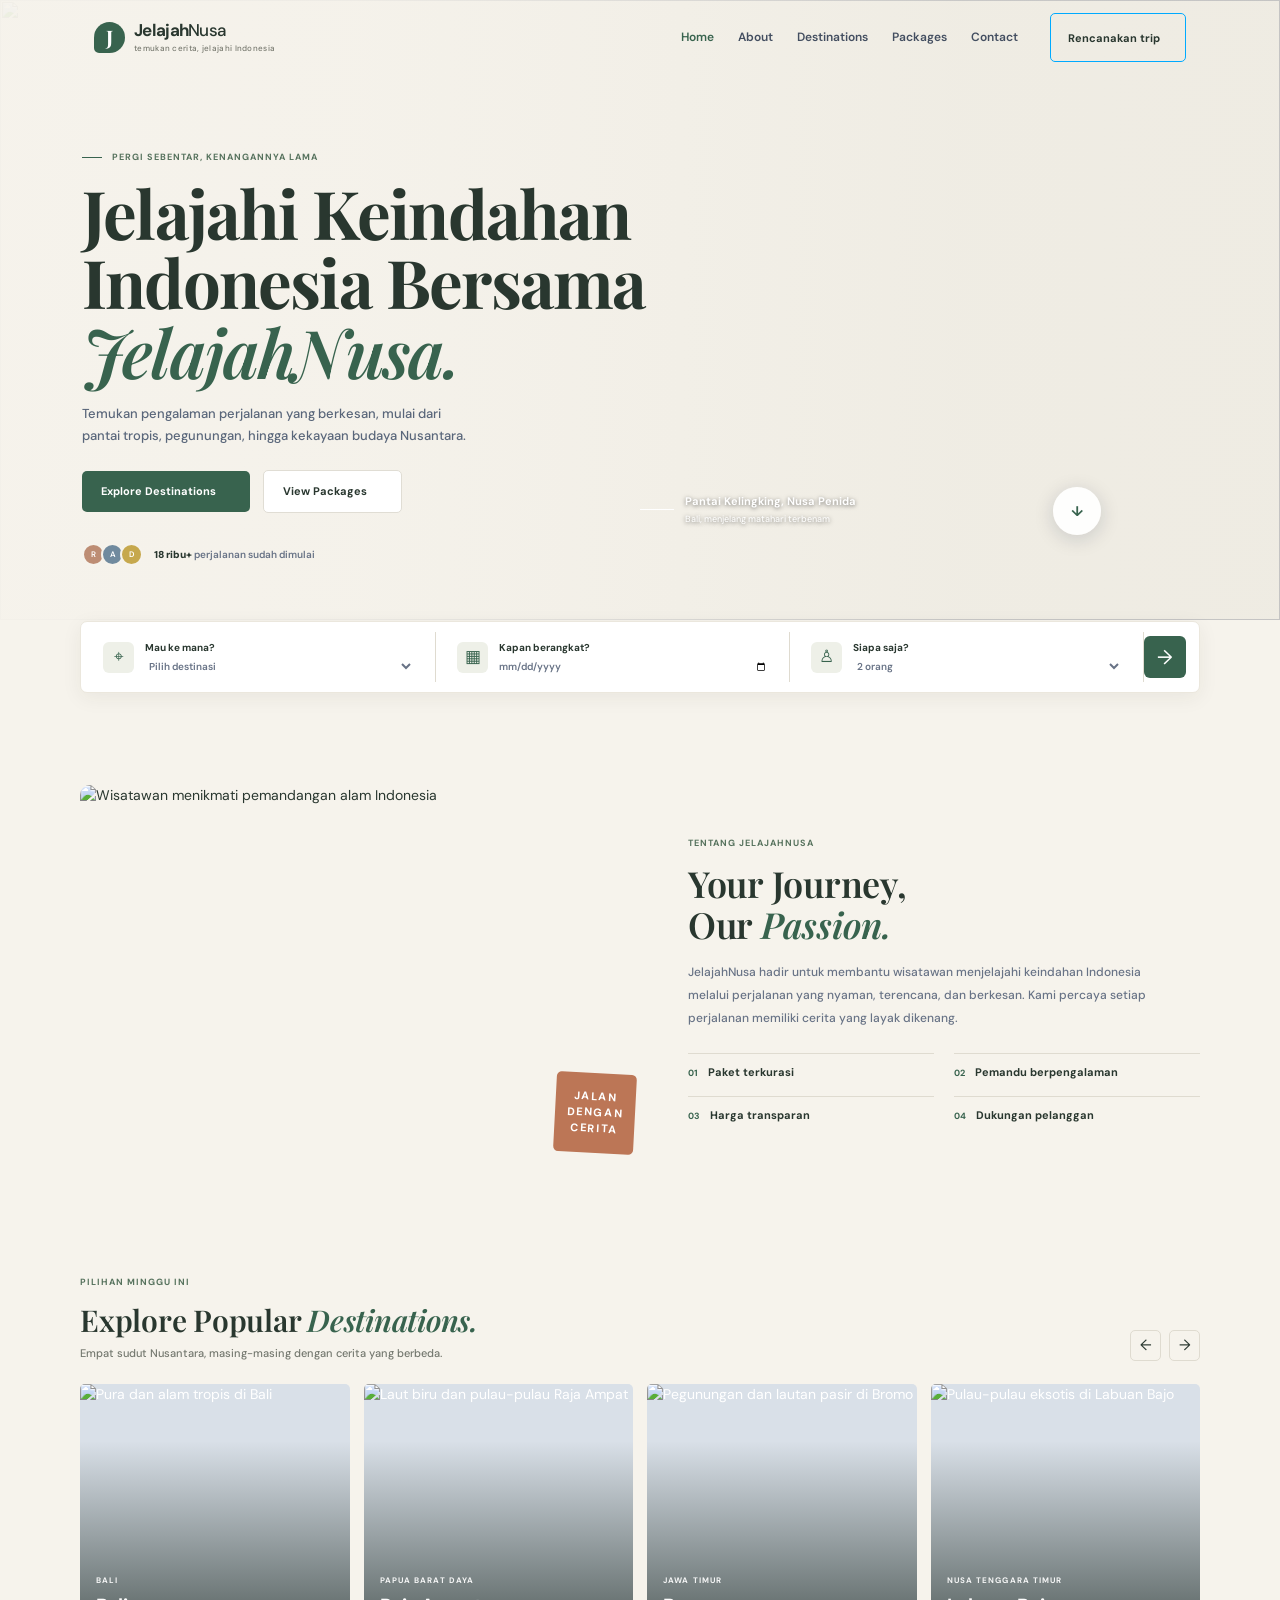
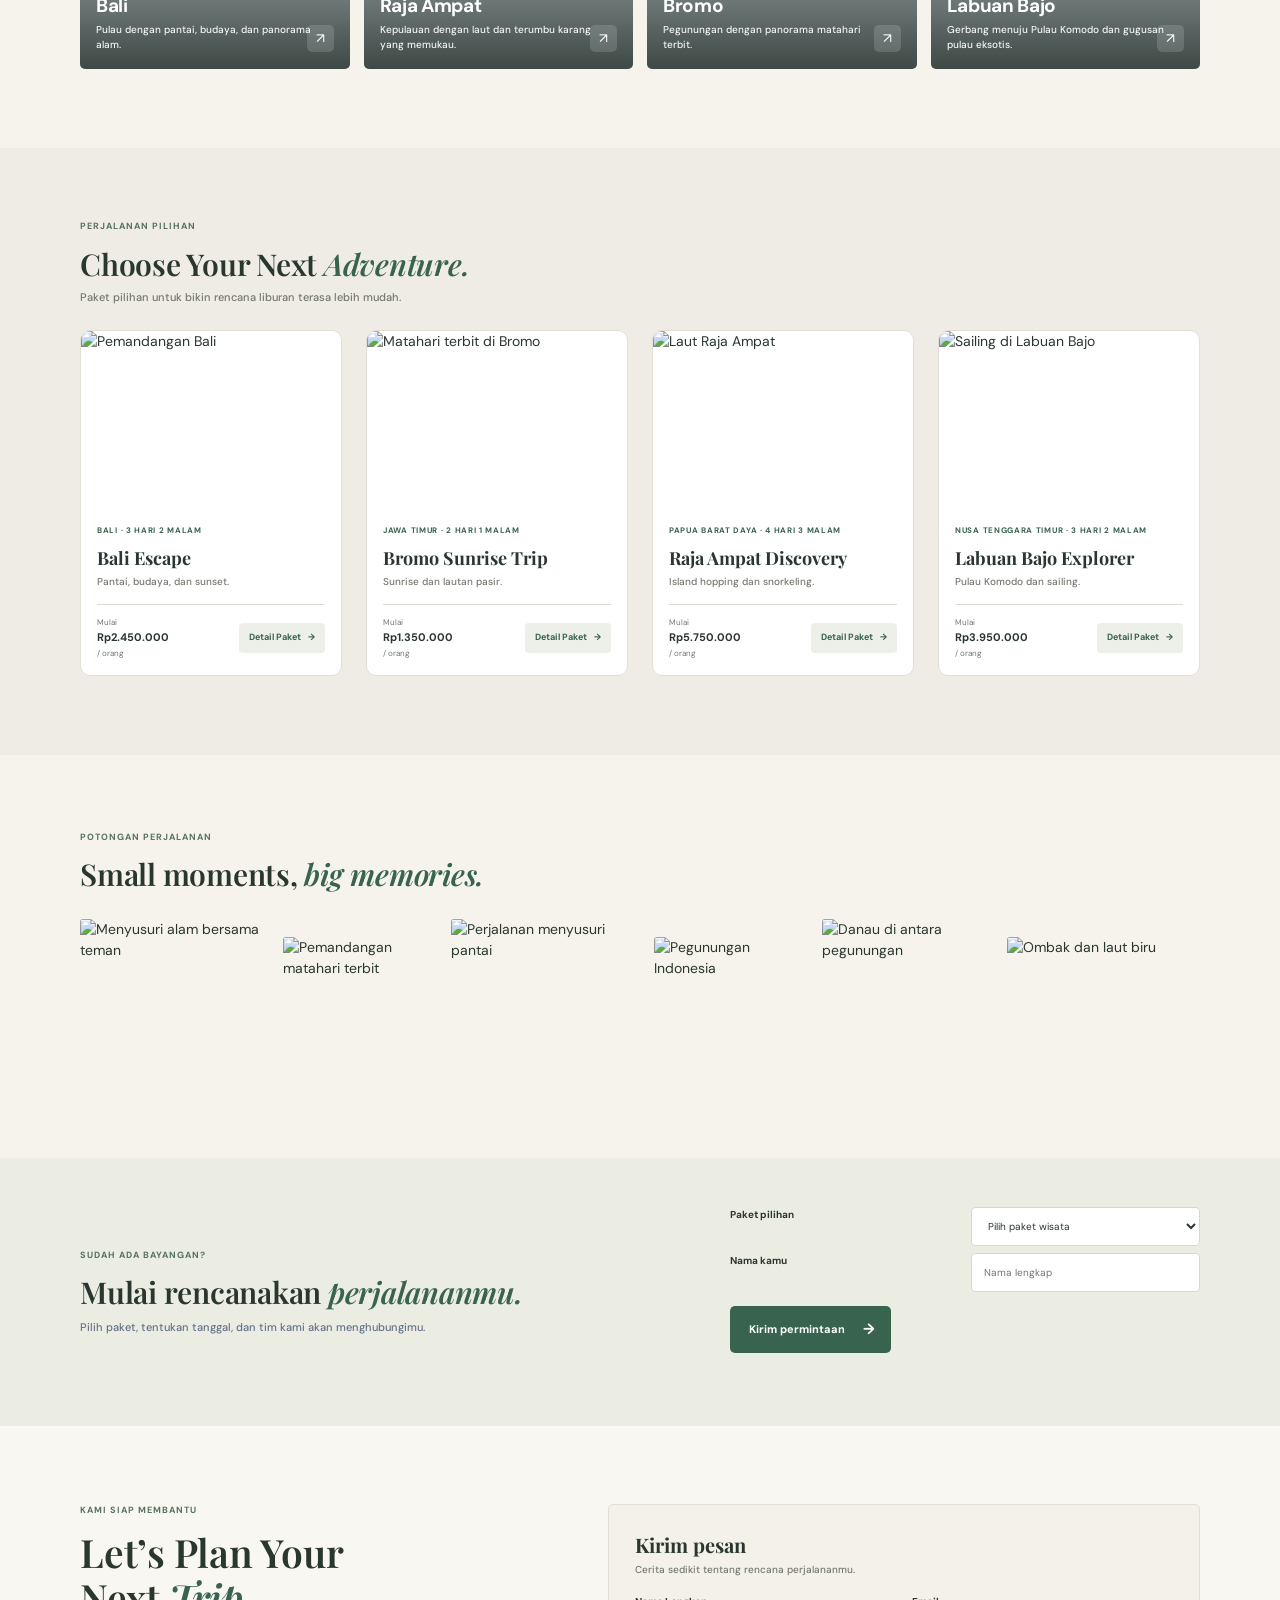
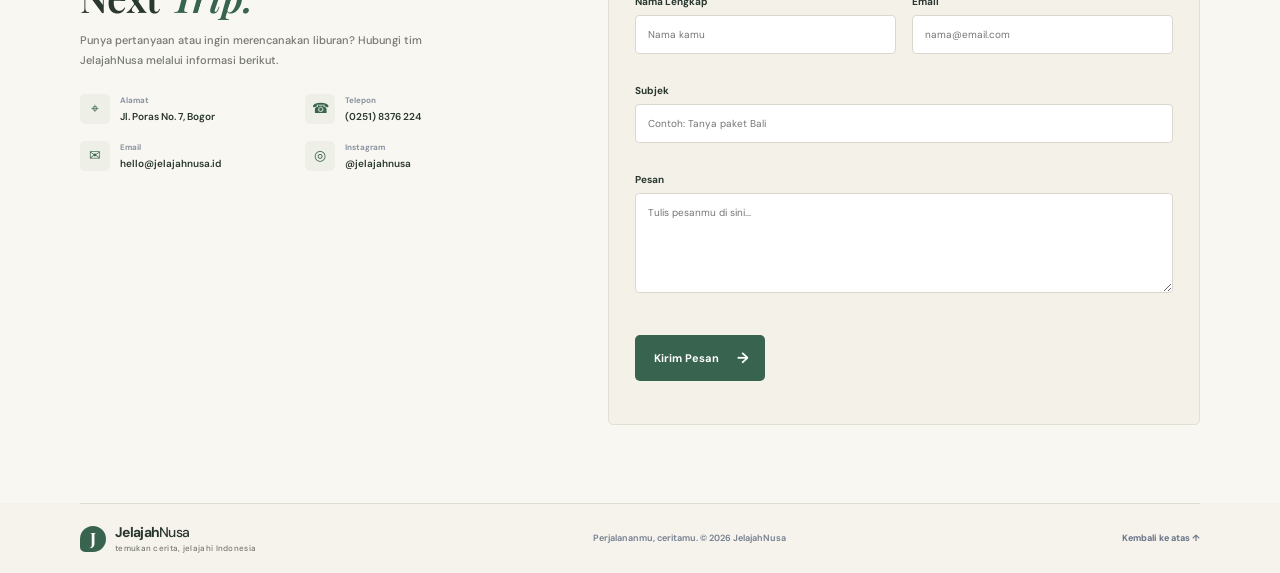
==== index.html @ b18d0153 "Update index.html" ====
<!doctype html>
<html lang="id">
  <head>
    <meta charset="UTF-8" />
    <meta name="viewport" content="width=device-width, initial-scale=1.0" />
    <meta name="theme-color" content="#f7f8fb" />
    <meta name="description" content="JelajahNusa membantu Anda menemukan paket perjalanan dan pengalaman terbaik di Indonesia." />
    <title>JelajahNusa — Temukan Cerita, Jelajahi Indonesia</title>
    <link rel="preconnect" href="https://fonts.googleapis.com" />
    <link rel="preconnect" href="https://fonts.gstatic.com" crossorigin />
    <link href="https://fonts.googleapis.com/css2?family=DM+Sans:wght@400;500;600;700&family=Playfair+Display:ital,wght@0,600;0,700;1,600;1,700&display=swap" rel="stylesheet" />
    <link href="https://cdn.jsdelivr.net/npm/bootstrap@5.3.3/dist/css/bootstrap.min.css" rel="stylesheet" />
    <link rel="stylesheet" href="style.css" />
    <link rel="stylesheet" href="https://cdnjs.cloudflare.com/ajax/libs/font-awesome/7.3.1/css/all.min.css">
  </head>
  <body>
    <header class="site-header">
      <nav class="navbar navbar-expand-lg nav-wrap" aria-label="Navigasi utama">
        <div class="container-xl px-3 px-lg-4">
          <a class="navbar-brand brand" href="#home" aria-label="JelajahNusa, Home"><span class="brand-mark">J</span><span>Jelajah<span class="brand-light">Nusa</span><small>temukan cerita, jelajahi Indonesia</small></span></a>
          <button class="navbar-toggler" type="button" data-bs-toggle="collapse" data-bs-target="#main-nav" aria-controls="main-nav" aria-expanded="false" aria-label="Buka navigasi"><span class="navbar-toggler-icon"></span></button>
          <div class="collapse navbar-collapse" id="main-nav">
            <ul class="navbar-nav ms-auto align-items-lg-center gap-lg-4">
              <li class="nav-item"><a class="nav-link active" href="#home">Home</a></li>
              <li class="nav-item"><a class="nav-link" href="#about">About</a></li>
              <li class="nav-item"><a class="nav-link" href="#destinations">Destinations</a></li>
              <li class="nav-item"><a class="nav-link" href="#packages">Packages</a></li>
              <li class="nav-item"><a class="nav-link" href="#contact">Contact</a></li>
              <li class="nav-item ms-lg-2"><a class="nav-cta" href="#packages">Rencanakan trip <span><i class="fa-solid fa-right-long"></i></span></a></li>
            </ul>
          </div>
        </div>
      </nav>
    </header>

    <main>
      <section class="hero" id="home">
        <picture class="hero-photo"><img src="https://i.pinimg.com/1200x/64/92/21/649221c374ebf638fee15ec3225466e9.jpg"></picture>
        <div class="hero-wash"></div>
        <div class="container-xl hero-inner">
          <div class="hero-copy">
            <p class="eyebrow"><span></span> PERGI SEBENTAR, KENANGANNYA LAMA</p>
            <h1>Jelajahi Keindahan<br />Indonesia Bersama<br /><em>JelajahNusa.</em></h1>
            <p class="hero-intro">Temukan pengalaman perjalanan yang berkesan, mulai dari pantai tropis, pegunungan, hingga kekayaan budaya Nusantara.</p>
            <div class="hero-actions"><a class="primary-button" href="#destinations">Explore Destinations <span><i class="fa-solid fa-right-long"></i></span></a><a class="secondary-button" href="#packages">View Packages <span><i class="fa-solid fa-right-long"></i></span></a></div>
            <div class="hero-note"><div class="avatar-stack"><i>R</i><i>A</i><i>D</i></div><span><b>18 ribu+</b> perjalanan sudah dimulai</span></div>
          </div>
        </div>
        <div class="photo-caption"><span class="caption-line"></span><span>Pantai Kelingking, Nusa Penida<br /><small>Bali, menjelang matahari terbenam</small></span></div>
        <a class="photo-play" href="#gallery" aria-label="Lihat galeri perjalanan"><span>↓</span></a>
      </section>

      <section class="search-panel container-xl" aria-label="Cari perjalanan" style="margin-top: 1px;">
        <div class="search-field"><span class="field-icon">⌖</span><span><small>Mau ke mana?</small><select id="destination-select" aria-label="Pilih destinasi"><option value="">Pilih destinasi</option><option>Bali</option><option>Raja Ampat</option><option>Bromo</option><option>Labuan Bajo</option></select></span></div>
        <div class="search-field"><span class="field-icon">▦</span><span><small>Kapan berangkat?</small><input type="date" id="departure-date" aria-label="Tanggal keberangkatan" /></span></div>
        <div class="search-field"><span class="field-icon">♙</span><span><small>Siapa saja?</small><select aria-label="Jumlah peserta"><option>2 orang</option><option>1 orang</option><option>3 orang</option><option>4+ orang</option></select></span></div>
        <a class="search-button" href="#packages" aria-label="Lihat paket">→</a>
      </section>

      <section class="section-wrap about-section" id="about">
        <div class="about-photo"><img src="https://i.pinimg.com/1200x/f0/d7/e7/f0d7e76ab383521fa2e633f8d2d73a30.jpg" alt="Wisatawan menikmati pemandangan alam Indonesia" /><span class="photo-stamp">JALAN<br />DENGAN<br />CERITA</span></div>
        <div class="about-copy"><p class="eyebrow">TENTANG JELAJAHNUSA</p><h2>Your Journey,<br />Our <em>Passion.</em></h2><p>JelajahNusa hadir untuk membantu wisatawan menjelajahi keindahan Indonesia melalui perjalanan yang nyaman, terencana, dan berkesan. Kami percaya setiap perjalanan memiliki cerita yang layak dikenang.</p><div class="values-grid"><div><span>01</span><b>Paket terkurasi</b></div><div><span>02</span><b>Pemandu berpengalaman</b></div><div><span>03</span><b>Harga transparan</b></div><div><span>04</span><b>Dukungan pelanggan</b></div></div></div>
      </section>

      <section class="section-wrap destinations-section" id="destinations">
        <div class="section-heading"><div><p class="eyebrow">PILIHAN MINGGU INI</p><h2>Explore Popular <em>Destinations.</em></h2><p class="section-lead">Empat sudut Nusantara, masing-masing dengan cerita yang berbeda.</p></div><div class="carousel-controls"><button type="button" class="arrow-btn" id="scroll-left" aria-label="Geser destinasi ke kiri">←</button><button type="button" class="arrow-btn" id="scroll-right" aria-label="Geser destinasi ke kanan">→</button></div></div>
        <div class="destination-grid" id="destination-grid">
          <article class="destination-card"><img src="https://images.unsplash.com/photo-1537996194471-e657df975ab4?auto=format&fit=crop&w=720&q=85" alt="Pura dan alam tropis di Bali" /><div class="card-overlay"><span class="tag">BALI</span><h3>Bali</h3><p>Pulau dengan pantai, budaya, dan panorama alam.</p><a href="#packages" class="card-link" aria-label="Lihat paket Bali">↗</a></div></article>
          <article class="destination-card"><img src="https://images.unsplash.com/photo-1516690561799-46d8f74f9abf?auto=format&fit=crop&w=720&q=85" alt="Laut biru dan pulau-pulau Raja Ampat" /><div class="card-overlay"><span class="tag">PAPUA BARAT DAYA</span><h3>Raja Ampat</h3><p>Kepulauan dengan laut dan terumbu karang yang memukau.</p><a href="#packages" class="card-link" aria-label="Lihat paket Raja Ampat">↗</a></div></article>
          <article class="destination-card"><img src="https://i.pinimg.com/1200x/66/06/a3/6606a330b68dea492f2bc4a0b0bcd77e.jpg" alt="Pegunungan dan lautan pasir di Bromo" /><div class="card-overlay"><span class="tag">JAWA TIMUR</span><h3>Bromo</h3><p>Pegunungan dengan panorama matahari terbit.</p><a href="#packages" class="card-link" aria-label="Lihat paket Bromo">↗</a></div></article>
          <article class="destination-card"><img src="https://images.unsplash.com/photo-1518548419970-58e3b4079ab2?auto=format&fit=crop&w=720&q=85" alt="Pulau-pulau eksotis di Labuan Bajo" /><div class="card-overlay"><span class="tag">NUSA TENGGARA TIMUR</span><h3>Labuan Bajo</h3><p>Gerbang menuju Pulau Komodo dan gugusan pulau eksotis.</p><a href="#packages" class="card-link" aria-label="Lihat paket Labuan Bajo">↗</a></div></article>
        </div>
      </section>

      <section class="packages-section" id="packages"><div class="section-wrap"><div class="section-heading"><div><p class="eyebrow">PERJALANAN PILIHAN</p><h2>Choose Your Next <em>Adventure.</em></h2><p class="section-lead">Paket pilihan untuk bikin rencana liburan terasa lebih mudah.</p></div></div>
        <div class="row g-4 package-grid">
          <div class="col-12 col-sm-6 col-xl-3"><article class="package-card"><img src="https://images.unsplash.com/photo-1537996194471-e657df975ab4?auto=format&fit=crop&w=720&q=85" alt="Pemandangan Bali" /><div class="package-body"><span class="package-location">BALI · 3 HARI 2 MALAM</span><h3>Bali Escape</h3><p>Pantai, budaya, dan sunset.</p><div class="package-bottom"><span>Mulai <b>Rp2.450.000</b><small>/ orang</small></span><button class="detail-button" data-package="bali">Detail Paket <span>→</span></button></div></div></article></div>
          <div class="col-12 col-sm-6 col-xl-3"><article class="package-card"><img src="https://i.pinimg.com/1200x/66/06/a3/6606a330b68dea492f2bc4a0b0bcd77e.jpg" alt="Matahari terbit di Bromo" /><div class="package-body"><span class="package-location">JAWA TIMUR · 2 HARI 1 MALAM</span><h3>Bromo Sunrise Trip</h3><p>Sunrise dan lautan pasir.</p><div class="package-bottom"><span>Mulai <b>Rp1.350.000</b><small>/ orang</small></span><button class="detail-button" data-package="bromo">Detail Paket <span>→</span></button></div></div></article></div>
          <div class="col-12 col-sm-6 col-xl-3"><article class="package-card"><img src="https://images.unsplash.com/photo-1516690561799-46d8f74f9abf?auto=format&fit=crop&w=720&q=85" alt="Laut Raja Ampat" /><div class="package-body"><span class="package-location">PAPUA BARAT DAYA · 4 HARI 3 MALAM</span><h3>Raja Ampat Discovery</h3><p>Island hopping dan snorkeling.</p><div class="package-bottom"><span>Mulai <b>Rp5.750.000</b><small>/ orang</small></span><button class="detail-button" data-package="raja">Detail Paket <span>→</span></button></div></div></article></div>
          <div class="col-12 col-sm-6 col-xl-3"><article class="package-card"><img src="https://images.unsplash.com/photo-1518548419970-58e3b4079ab2?auto=format&fit=crop&w=720&q=85" alt="Sailing di Labuan Bajo" /><div class="package-body"><span class="package-location">NUSA TENGGARA TIMUR · 3 HARI 2 MALAM</span><h3>Labuan Bajo Explorer</h3><p>Pulau Komodo dan sailing.</p><div class="package-bottom"><span>Mulai <b>Rp3.950.000</b><small>/ orang</small></span><button class="detail-button" data-package="bajo">Detail Paket <span>→</span></button></div></div></article></div>
        </div>
      </div></section>

      <section class="section-wrap gallery-section" id="gallery"><div class="section-heading"><div><p class="eyebrow">POTONGAN PERJALANAN</p><h2>Small moments, <em>big memories.</em></h2></div></div><div class="gallery-grid"><img src="https://images.unsplash.com/photo-1530789253388-582c481c54b0?auto=format&fit=crop&w=500&q=80" alt="Menyusuri alam bersama teman" /><img src="https://images.unsplash.com/photo-1500530855697-b586d89ba3ee?auto=format&fit=crop&w=500&q=80" alt="Pemandangan matahari terbit" /><img src="https://images.unsplash.com/photo-1473116763249-2faaef81ccda?auto=format&fit=crop&w=500&q=80" alt="Perjalanan menyusuri pantai" /><img src="https://images.unsplash.com/photo-1464822759023-fed622ff2c3b?auto=format&fit=crop&w=500&q=80" alt="Pegunungan Indonesia" /><img src="https://images.unsplash.com/photo-1501785888041-af3ef285b470?auto=format&fit=crop&w=500&q=80" alt="Danau di antara pegunungan" /><img src="https://images.unsplash.com/photo-1518837695005-2083093ee35b?auto=format&fit=crop&w=500&q=80" alt="Ombak dan laut biru" /></div></section>

      <section class="booking-band"><div class="section-wrap booking-inner"><div><p class="eyebrow">SUDAH ADA BAYANGAN?</p><h2>Mulai rencanakan <em>perjalananmu.</em></h2><p>Pilih paket, tentukan tanggal, dan tim kami akan menghubungimu.</p></div><form id="booking-form" class="booking-form"><label for="booking-package">Paket pilihan</label><select id="booking-package" required><option value="">Pilih paket wisata</option><option>Bali Escape</option><option>Bromo Sunrise Trip</option><option>Raja Ampat Discovery</option><option>Labuan Bajo Explorer</option></select><label for="booking-name">Nama kamu</label><input id="booking-name" type="text" placeholder="Nama lengkap" required /><button type="submit" class="primary-button">Kirim permintaan <span>→</span></button><p class="form-feedback" id="booking-feedback" role="status"></p></form></div></section>

      <section class="contact-section" id="contact"><div class="section-wrap contact-inner"><div class="contact-copy"><p class="eyebrow">KAMI SIAP MEMBANTU</p><h2>Let’s Plan Your<br />Next <em>Trip.</em></h2><p>Punya pertanyaan atau ingin merencanakan liburan? Hubungi tim JelajahNusa melalui informasi berikut.</p><div class="contact-list"><div><span>⌖</span><p><small>Alamat</small>Jl. Poras No. 7, Bogor</p></div><div><span>☎</span><p><small>Telepon</small><a href="tel:+622518376224">(0251) 8376 224</a></p></div><div><span>✉</span><p><small>Email</small><a href="mailto:hello@jelajahnusa.id">hello@jelajahnusa.id</a></p></div><div><span>◎</span><p><small>Instagram</small><a href="https://instagram.com/jelajahnusa">@jelajahnusa</a></p></div></div></div>
          <form class="contact-form" id="contact-form" novalidate><h3>Kirim pesan</h3><p class="form-intro">Cerita sedikit tentang rencana perjalananmu.</p><div class="row g-3"><div class="col-md-6"><label for="contact-name">Nama Lengkap</label><input id="contact-name" name="name" type="text" placeholder="Nama kamu" required /><small class="error-message"></small></div><div class="col-md-6"><label for="contact-email">Email</label><input id="contact-email" name="email" type="email" placeholder="nama@email.com" required /><small class="error-message"></small></div><div class="col-12"><label for="contact-subject">Subjek</label><input id="contact-subject" name="subject" type="text" placeholder="Contoh: Tanya paket Bali" required /><small class="error-message"></small></div><div class="col-12"><label for="contact-message">Pesan</label><textarea id="contact-message" name="message" rows="4" placeholder="Tulis pesanmu di sini..." required></textarea><small class="error-message"></small></div><div class="col-12"><button type="submit" class="primary-button">Kirim Pesan <span>→</span></button><p class="form-feedback" id="contact-feedback" role="status"></p></div></div></form>
        </div></section>
    </main>
    <footer><a class="brand footer-brand" href="#home"><span class="brand-mark">J</span><span>Jelajah<span class="brand-light">Nusa</span><small>temukan cerita, jelajahi Indonesia</small></span></a><p>Perjalananmu, ceritamu. © 2026 JelajahNusa</p><a href="#home" class="back-top">Kembali ke atas ↑</a></footer>

    <div class="modal fade" id="package-modal" tabindex="-1" aria-labelledby="modal-title" aria-hidden="true"><div class="modal-dialog modal-dialog-centered modal-lg"><div class="modal-content package-modal-content"><button type="button" class="modal-close" data-bs-dismiss="modal" aria-label="Tutup">×</button><img id="modal-image" class="modal-image" src="" alt="" /><div class="modal-body"><p class="eyebrow" id="modal-location"></p><h2 id="modal-title"></h2><p class="modal-description" id="modal-description"></p><div class="modal-facts"><span>Durasi <b id="modal-duration"></b></span><span>Harga/orang <b id="modal-price"></b></span></div><h3>Termasuk dalam paket</h3><ul id="modal-includes"></ul><div class="modal-actions"><button type="button" class="secondary-button" data-bs-dismiss="modal">Tutup</button><button type="button" class="primary-button" id="modal-book">Pesan Paket <span>→</span></button></div></div></div></div></div>
    <div class="toast-container position-fixed bottom-0 end-0 p-3"><div id="site-toast" class="toast text-bg-success border-0" role="status" aria-live="polite" aria-atomic="true"><div class="d-flex"><div class="toast-body" id="toast-message">Permintaan berhasil disimulasikan.</div><button type="button" class="btn-close btn-close-white me-2 m-auto" data-bs-dismiss="toast" aria-label="Tutup"></button></div></div></div>
    <script src="https://cdn.jsdelivr.net/npm/bootstrap@5.3.3/dist/js/bootstrap.bundle.min.js"></script>
    <script src="assets/js/script.js"></script>
  </body>
</html>
---- style.css ----
:root{--ink:#172641;--blue:#376bd8;--muted:#687386;--paper:#f7f8fb;--line:#e7eaf0;--serif:"Playfair Display",Georgia,serif}
*{box-sizing:border-box}html{scroll-behavior:smooth;scroll-padding-top:85px}body{margin:0;background:var(--paper);color:var(--ink);font-family:"DM Sans",sans-serif;font-size:14px;-webkit-font-smoothing:antialiased}a{color:inherit;text-decoration:none}button,input,select,textarea{font:inherit}img{display:block;max-width:100%}.site-header{position:absolute;z-index:5;top:0;left:0;width:100%}.nav-wrap{padding:13px 0}.brand{display:flex;align-items:center;gap:9px;font-size:17px;font-weight:700;line-height:1;color:var(--ink);letter-spacing:-.7px}.brand-mark{width:31px;height:31px;border-radius:50% 50% 50% 8px;background:var(--blue);color:white;display:grid;place-items:center;font-family:var(--serif);font-size:20px;transform:rotate(-8deg)}.brand small{display:block;margin-top:5px;color:#727d8f;font-size:8px;letter-spacing:.3px;font-weight:600}.brand-light{font-weight:500}.navbar .nav-link{font-size:12px;font-weight:600;color:#434e60;padding:10px 0!important}.navbar .nav-link:hover,.navbar .nav-link.active{color:var(--blue)}.nav-cta{font-size:11px;font-weight:700;padding:12px 17px;border:1px solid #dce1ea;border-radius:30px;display:inline-block}.nav-cta span{color:var(--blue);font-size:15px;margin-left:8px}.navbar-toggler{border:0;padding:6px}.hero{height:620px;position:relative;overflow:hidden;background:#e9eff9}.hero-photo{position:absolute;right:0;top:0;width:69%;height:100%;clip-path:ellipse(92% 91% at 75% 49%)}.hero-wash{position:absolute;inset:0;background:linear-gradient(90deg,#f7f8fb 0%,#f7f8fb 27%,rgba(247,248,251,.91) 36%,rgba(247,248,251,.42) 51%,transparent 68%)}.hero-inner{position:relative;z-index:1;padding-top:151px}.hero-copy{max-width:570px}.eyebrow{font-size:9px;letter-spacing:1.5px;font-weight:700;color:var(--blue);margin:0 0 13px}.hero-copy .eyebrow{display:flex;align-items:center;gap:10px}.hero-copy .eyebrow span{display:inline-block;width:20px;height:1px;background:var(--blue)}h1,h2,h3,p{margin-top:0}.hero h1{font:700 clamp(48px,5.8vw,72px)/.99 var(--serif);letter-spacing:-2.5px;margin-bottom:16px}.hero h1 em,h2 em{font-weight:600;color:var(--blue)}.hero-intro{font-size:13px;font-weight:500;line-height:1.75;color:#59667a;max-width:390px;margin-bottom:22px}.hero-actions{display:flex;align-items:center;gap:13px}.primary-button,.secondary-button{display:inline-flex;align-items:center;justify-content:center;gap:18px;border:0;color:white;background:var(--blue);padding:12px 16px 12px 19px;border-radius:25px;font-size:11px;font-weight:700;box-shadow:0 8px 20px #376bd82b;transition:transform .2s,box-shadow .2s}.primary-button:hover{color:white;transform:translateY(-2px);box-shadow:0 11px 25px #376bd840}.primary-button span,.secondary-button span{font-size:15px}.secondary-button{background:#fff;color:var(--ink);box-shadow:0 3px 12px #1d31500d}.secondary-button:hover{color:var(--blue);transform:translateY(-2px)}.hero-note{display:flex;align-items:center;gap:11px;margin-top:30px;color:#687386;font-size:10px;font-weight:600}.hero-note b{color:var(--ink)}.avatar-stack{display:flex;padding-left:4px}.avatar-stack i{font-style:normal;width:23px;height:23px;border-radius:50%;border:2px solid var(--paper);margin-left:-4px;display:grid;place-items:center;color:white;font-size:8px;background:#bd8d74}.avatar-stack i:nth-child(2){background:#708a9e}.avatar-stack i:nth-child(3){background:#c6a84d}.photo-caption{position:absolute;bottom:94px;left:50%;display:flex;align-items:center;gap:11px;color:white;font-size:11px;font-weight:700;text-shadow:0 1px 4px #0008}.caption-line{height:1px;width:34px;background:#fff}.photo-caption small{font-size:9px;font-weight:500;opacity:.92}.photo-play{position:absolute;right:14%;bottom:85px;width:48px;height:48px;border-radius:50%;background:#ffffffed;display:grid;place-items:center;color:var(--blue);font-weight:700;box-shadow:0 4px 20px #0b1a3529}.search-panel{position:relative;z-index:2;display:flex;align-items:center;max-width:1120px;margin:-32px auto 0;background:white;border:1px solid #edf0f5;border-radius:18px;padding:10px 13px 10px 22px;box-shadow:0 15px 38px #1d31500e}.search-field{display:flex;align-items:center;gap:11px;flex:1;padding:8px 21px;border-right:1px solid var(--line);min-width:0}.search-field:first-child{padding-left:0}.field-icon{width:31px;height:31px;background:#f1f5ff;color:var(--blue);border-radius:50%;display:grid;place-items:center;font-size:17px;flex:none}.search-field>span:last-child{display:flex;flex-direction:column;gap:4px;min-width:0;flex:1}.search-field small{font-size:10px;font-weight:700;color:var(--ink)}.search-field input,.search-field select{border:0;background:transparent;outline:0;padding:0;color:#687386;font-size:10px;font-weight:600;width:100%;min-width:100px}.search-button{height:42px;width:42px;border-radius:50%;background:var(--blue);color:white;display:grid;place-items:center;font-size:20px;flex:none;transition:background .2s,transform .2s}.search-button:hover{background:#2858bd;color:white;transform:scale(1.05)}.section-wrap{max-width:1120px;margin-left:auto;margin-right:auto}.about-section{padding:92px 0 70px;display:grid;grid-template-columns:1.02fr .98fr;gap:75px;align-items:center}.about-photo{height:390px;position:relative}.about-photo img{width:100%;height:100%;object-fit:cover;border-radius:4px 70px 4px 4px}.photo-stamp{position:absolute;right:-22px;bottom:22px;background:var(--blue);color:white;width:91px;height:91px;border-radius:50%;display:grid;place-content:center;text-align:center;font-size:11px;line-height:1.45;letter-spacing:1.6px;font-weight:700;transform:rotate(9deg);box-shadow:0 8px 20px #376bd840}.about-copy h2,.section-heading h2,.experience h2,.booking-inner h2,.contact-copy h2{font:600 36px/1.14 var(--serif);letter-spacing:-.6px;margin:0 0 16px}.about-copy>p:not(.eyebrow){max-width:490px;font-size:12px;font-weight:500;line-height:1.9;color:#687386;margin-bottom:24px}.values-grid{display:grid;grid-template-columns:1fr 1fr;gap:15px 20px}.values-grid div{border-top:1px solid var(--line);padding-top:10px;display:flex;gap:10px;align-items:baseline}.values-grid span{font-size:9px;font-weight:700;color:var(--blue)}.values-grid b{font-size:11px;font-weight:700}.destinations-section{padding:31px 0 79px}.section-heading{display:flex;align-items:flex-end;justify-content:space-between;margin-bottom:23px}.section-heading h2{font-size:30px;margin-bottom:8px}.section-lead{font-size:11px;font-weight:500;color:var(--muted);margin:0}.carousel-controls{display:flex;gap:8px}.arrow-btn{width:31px;height:31px;border:1px solid var(--line);border-radius:50%;color:var(--ink);background:white;cursor:pointer;font-size:15px}.arrow-btn:hover{background:var(--blue);border-color:var(--blue);color:white}.destination-grid{display:grid;grid-template-columns:repeat(4,1fr);gap:14px}.destination-card{height:285px;position:relative;overflow:hidden;border-radius:12px;background:#d9e0e8;color:white;isolation:isolate}.destination-card:after{content:"";position:absolute;inset:20% 0 0;background:linear-gradient(transparent,rgba(7,20,38,.85));z-index:-1}.destination-card>img{position:absolute;inset:0;width:100%;height:100%;object-fit:cover;z-index:-2;transition:transform .5s}.destination-card:hover>img{transform:scale(1.05)}.card-overlay{position:absolute;left:16px;right:16px;bottom:17px}.tag{font-size:8px;letter-spacing:1.1px;font-weight:700;color:#ffffffed}.card-overlay h3{font-size:19px;line-height:1.1;margin:7px 0 5px;letter-spacing:-.3px;font-weight:700}.card-overlay p{font-size:10px;line-height:1.5;color:#fffffff0;font-weight:500;margin:0;max-width:220px}.card-link{position:absolute;right:0;bottom:0;width:27px;height:27px;border-radius:50%;display:grid;place-items:center;background:#ffffff25;color:white;font-size:14px}.card-link:hover{background:white;color:var(--blue)}.packages-section{background:#f0f3f8;padding:72px 0 79px}.packages-section .section-heading{margin-bottom:25px}.package-card{height:100%;background:white;border-radius:11px;overflow:hidden;border:1px solid #e8ebf1;transition:transform .2s,box-shadow .2s}.package-card:hover{transform:translateY(-3px);box-shadow:0 12px 26px #1d315012}.package-card>img{width:100%;height:170px;object-fit:cover}.package-body{padding:17px 16px 15px}.package-location{font-size:8px;letter-spacing:.7px;font-weight:700;color:var(--blue)}.package-body h3{font:700 18px var(--serif);margin:7px 0 4px}.package-body>p{font-size:10px;font-weight:500;color:var(--muted);margin:0 0 15px}.package-bottom{padding-top:11px;border-top:1px solid var(--line);display:flex;align-items:center;justify-content:space-between;gap:8px}.package-bottom>span{font-size:8px;color:var(--muted);line-height:1.6}.package-bottom b{display:block;font-size:11px;color:var(--ink)}.package-bottom small{font-size:8px}.detail-button{border:0;background:#edf2ff;color:var(--blue);border-radius:20px;padding:8px 10px;font-size:9px;font-weight:700;white-space:nowrap}.detail-button:hover{background:var(--blue);color:white}.detail-button span{margin-left:5px}.gallery-section{padding:76px 0}.gallery-section .section-heading{margin-bottom:20px}.gallery-grid{display:grid;grid-template-columns:repeat(6,1fr);gap:10px}.gallery-grid img{height:145px;width:100%;object-fit:cover;border-radius:7px;transition:transform .2s}.gallery-grid img:hover{transform:translateY(-3px)}.booking-band{background:#eaf0ff;padding:49px 0}.booking-inner{display:flex;justify-content:space-between;align-items:center;gap:40px}.booking-inner h2{font-size:30px;margin-bottom:9px}.booking-inner>div>p:last-child{font-size:11px;color:#63718a;font-weight:500;margin:0}.booking-form{display:grid;grid-template-columns:1fr 1fr;gap:7px 12px;width:min(100%,470px)}.booking-form label,.contact-form label{font-size:10px;font-weight:700;color:var(--ink)}.booking-form select,.booking-form input,.contact-form input,.contact-form textarea{width:100%;border:1px solid #e2e7f0;background:white;border-radius:6px;padding:11px 12px;font-size:10px;color:var(--ink);outline:0}.booking-form select:focus,.booking-form input:focus,.contact-form input:focus,.contact-form textarea:focus{border-color:#8ca9ee;box-shadow:0 0 0 3px #376bd814}.booking-form button{grid-column:1/-1;justify-self:start;margin-top:7px}.form-feedback{font-size:10px;font-weight:600;margin:2px 0 0;min-height:15px;color:#26774d}.booking-form .form-feedback{grid-column:1/-1}.contact-section{background:#fff;padding:78px 0}.contact-inner{display:grid;grid-template-columns:.85fr 1.15fr;gap:90px;align-items:start}.contact-copy h2{font-size:39px;margin-bottom:12px}.contact-copy>p:not(.eyebrow){font-size:11px;line-height:1.8;font-weight:500;color:var(--muted);max-width:350px}.contact-list{margin-top:23px;display:grid;grid-template-columns:1fr 1fr;gap:17px 13px}.contact-list>div{display:flex;gap:10px;align-items:center}.contact-list>div>span{flex:none;width:30px;height:30px;border-radius:50%;display:grid;place-items:center;background:#f1f5ff;color:var(--blue);font-size:14px}.contact-list p{font-size:10px;font-weight:600;margin:0}.contact-list small{display:block;font-size:8px;font-weight:700;color:#8b93a1;margin-bottom:3px}.contact-list a:hover{color:var(--blue)}.contact-form{background:var(--paper);border:1px solid var(--line);border-radius:11px;padding:26px}.contact-form h3{font:700 20px var(--serif);margin-bottom:4px}.form-intro{font-size:10px;color:var(--muted);font-weight:500;margin-bottom:17px}.contact-form label{display:block;margin-bottom:6px}.contact-form textarea{resize:vertical;min-height:100px}.contact-form .primary-button{margin-top:7px}.error-message{display:block;min-height:13px;color:#c33e48;font-size:9px;padding-top:3px}.invalid-field{border-color:#c33e48!important}.footer{border-top:1px solid var(--line)}footer{border-top:1px solid var(--line);max-width:1120px;margin:auto;padding:21px 0;display:flex;align-items:center;justify-content:space-between}footer p{font-size:9px;font-weight:600;color:#727d8f;margin:0}.footer-brand{font-size:14px}.footer-brand .brand-mark{width:26px;height:26px;font-size:17px}.back-top{font-size:9px;font-weight:700;color:#677387}.back-top:hover{color:var(--blue)}.package-modal-content{border:0;border-radius:14px;overflow:hidden;position:relative}.modal-image{width:100%;height:260px;object-fit:cover}.modal-close{position:absolute;right:14px;top:14px;width:35px;height:35px;border:0;border-radius:50%;background:#fff;color:var(--ink);font-size:24px;line-height:1;z-index:1}.package-modal-content .modal-body{padding:25px 30px 28px}.modal-body .eyebrow{margin-bottom:7px}.modal-body h2{font:700 27px var(--serif);margin-bottom:9px}.modal-description{font-size:12px;line-height:1.7;color:var(--muted);font-weight:500}.modal-facts{display:flex;gap:35px;padding:13px 0;margin:14px 0;border-top:1px solid var(--line);border-bottom:1px solid var(--line)}.modal-facts span{font-size:10px;color:var(--muted)}.modal-facts b{display:block;color:var(--ink);font-size:12px;margin-top:4px}.modal-body h3{font-size:12px;font-weight:700}.modal-body ul{padding-left:18px;margin:0;color:#58667c;font-size:11px;line-height:1.9}.modal-actions{display:flex;justify-content:flex-end;gap:9px;margin-top:20px}.modal-actions .secondary-button,.modal-actions .primary-button{font-size:10px;padding:10px 15px}
@media(max-width:1199px){
    .section-wrap{margin-left:5%;margin-right:5%}
    .search-panel{margin-left:5%;margin-right:5%}
    .about-section{gap:50px}
    .destination-card{height:260px}
    .card-overlay{left:12px;right:12px}
    .package-bottom{align-items:flex-start;flex-direction:column}
    .detail-button{align-self:flex-start}
    .contact-inner{gap:45px}}
@media(max-width:767px){
    html{scroll-padding-top:70px}
    .site-header{background:#f7f8fbf2}
    .nav-wrap{padding:8px 0}
    .navbar .navbar-collapse{background:white;border:1px solid var(--line);border-radius:12px;padding:10px 15px;margin-top:9px;box-shadow:0 10px 22px #1d315012}
    .navbar .nav-link{padding:8px 3px!important}
    .nav-cta{margin-top:6px}
    .hero{height:630px}
    .hero-photo{width:100%;height:52%;top:auto;bottom:0;clip-path:ellipse(110% 90% at 69% 100%)}
    .hero-wash{background:linear-gradient(180deg,#f7f8fb 0%,#f7f8fb 41%,rgba(247,248,251,.94) 51%,rgba(247,248,251,.12) 77%,transparent)}
    .hero-inner{padding-top:123px}
    .hero-copy{max-width:500px}
    .hero h1{font-size:clamp(43px,9vw,60px)}
    .hero-intro{font-size:12px;max-width:365px}
    .hero-note{margin-top:20px}
    .photo-caption{left:6%;bottom:34px}
    .photo-play{right:8%;bottom:28px;width:43px;height:43px}
    .search-panel{margin-top:-16px;padding:9px;border-radius:15px;display:grid;grid-template-columns:1fr 1fr;gap:3px}
    .search-field{padding:8px 9px;border-right:0;min-height:53px}
    .search-field:first-child{padding-left:9px}
    .search-field:nth-child(2){border-left:1px solid var(--line)}
    .search-field:nth-child(3){border-top:1px solid var(--line);padding-top:12px}
    .search-button{justify-self:end;align-self:center;margin-right:8px}
    .about-section{padding-top:63px;grid-template-columns:1fr;gap:32px}
    .about-photo{height:300px;width:90%}
    .about-copy h2,.section-heading h2,.booking-inner h2{font-size:29px}
    .destinations-section{padding:20px 0 60px}
    .destination-grid{grid-template-columns:repeat(2,minmax(0,1fr));gap:10px}
    .destination-card{height:250px}
    .section-heading{gap:15px}
    .section-lead{max-width:400px;line-height:1.6}
    .packages-section{padding:56px 0}
    .package-card>img{height:180px}
    .package-bottom{flex-direction:row;align-items:center}
    .gallery-section{padding:56px 0}
    .gallery-grid{grid-template-columns:repeat(3,1fr)}
    .gallery-grid img{height:130px}
    .booking-inner{align-items:flex-start;flex-direction:column;gap:23px}
    .booking-form{width:100%}
    .contact-section{padding:58px 0}
    .contact-inner{grid-template-columns:1fr;gap:32px}
    .contact-copy h2{font-size:33px}footer{margin:0 5%;gap:12px}footer p{max-width:180px;text-align:center}
}
@media(max-width:480px){
    .brand{font-size:15px}
    .brand-mark{width:28px;height:28px}.hero{height:605px}
    .hero-inner{padding-top:111px}
    .hero h1{font-size:48px;letter-spacing:-1.8px}
    .hero-photo{height:47%}
    .hero-actions{gap:8px}
    .primary-button,.secondary-button{font-size:10px;padding:11px 12px}
    .hero-note{font-size:9px}
    .about-photo{height:245px}
    .about-copy h2,.section-heading h2,.booking-inner h2{font-size:25px}
    .values-grid{gap:12px}
    .values-grid b{font-size:10px}
    .section-heading{align-items:flex-end}
    .section-lead{font-size:10px}
    .destination-card{height:220px}
    .card-overlay{left:10px;right:10px;bottom:12px}
    .card-overlay h3{font-size:17px}
    .card-overlay p{font-size:9px}
    .tag{font-size:7px}
    .carousel-controls{gap:5px}
    .arrow-btn{width:27px;height:27px}
    .package-card>img{height:155px}
    .package-body{padding:14px 12px}
    .package-body h3{font-size:16px}
    .package-bottom{align-items:flex-start;flex-direction:column}
    .detail-button{font-size:9px}
    .gallery-grid{gap:7px}
    .gallery-grid img{height:95px}
    .booking-form{grid-template-columns:1fr}
    .booking-form button,.booking-form .form-feedback{grid-column:auto}
    .contact-list{gap:14px 8px}
    .contact-form{padding:19px}
    .contact-copy h2{font-size:31px}footer{flex-wrap:wrap}footer p{order:3;width:100%;max-width:none;text-align:left;margin-top:5px}
    .package-modal-content .modal-body{padding:21px}
    .modal-image{height:200px}
    .modal-facts{gap:25px}
}

/* Theme adjustments */
:root{
    --ink:#29372f;--blue:#38634e;--muted:#74786f;--paper:#f6f3ec;--line:#dfdbd0
}
body{
    background:#f6f3ec;color:#29372f
}
.brand-mark{
    background:#38634e;border-radius:50% 50% 50% 5px;transform:none
}
.brand small{
    color:#77796f;font-weight:500
}
.nav-cta{
    border-radius:5px;border-color: rgb(0, 170, 255)
}
.hero{
    background:#eeebe2
}
.hero-photo{
    width:64%;clip-path:none;border-radius:0 0 0 110px
}
.hero-wash{
    background:linear-gradient(90deg,#f6f3ec 0%,#f6f3ec 28%,rgba(246,243,236,.91) 38%,rgba(246,243,236,.28) 56%,transparent 72%)
}
.hero h1{
    font-size:clamp(46px,5.4vw,67px);letter-spacing:-1.8px;line-height:1.04
}
.hero h1 em,h2 em{
    color:#38634e
}
.eyebrow{
    letter-spacing:1px;color:#56725d
}
.primary-button{
    background:#38634e;border-radius:5px;box-shadow:none
}
.primary-button:hover{
    background:#294d3b;box-shadow:none
}
.secondary-button{
    border-radius:5px;box-shadow:none;border:1px solid #e0ddd4
}
.search-panel{
    border-radius:7px;box-shadow:0 5px 20px #352f2010;border-color:#ebe7dd
}
.field-icon{
    background:#eef0e8;color:#38634e;border-radius:6px
}
.search-button{
    background:#38634e;border-radius:6px
}
.search-button:hover{
    background:#294d3b
}
.about-photo img{
    border-radius:10px
}
.photo-stamp{
    background:#bc7656;border-radius:5px;width:80px;height:80px;transform:rotate(3deg);box-shadow:none
}
.about-copy h2,.section-heading h2,.experience h2,.booking-inner h2,.contact-copy h2{
    letter-spacing:-.25px
}
.arrow-btn{
    border-radius:5px;background:transparent
}
.destination-card{
    border-radius:5px
}
.destination-card:after{
    background:linear-gradient(transparent,rgba(18,31,24,.78))
}
.card-link{
    border-radius:5px
}
.packages-section{
    background:#eeece4
}
.package-card{
    border-radius:10px;border-color:#e3dfd5;box-shadow:none
}
.package-card:hover{
    box-shadow:0 6px 15px #312e2310
}
.detail-button{
    background:#edf0e9;color:#38634e;border-radius:4px
}
.gallery-grid{
    grid-template-columns:1.1fr .9fr 1.1fr .9fr 1fr 1.1fr;align-items:start
}
.gallery-grid img{
    border-radius:3px
}
.gallery-grid img:nth-child(even){
    margin-top:18px
}
.booking-band{
    background:#ebece2
}
.booking-form select,.booking-form input,.contact-form input,.contact-form textarea{
    border-radius:4px;border-color:#dad8ce
}
.contact-section{
    background:#f9f7f1
}
.contact-list>div>span{
    border-radius:5px;background:#eef0e8;color:#38634e
}
.contact-form{
    background:#f4f1e9;border-color:#e3ded2;border-radius:5px
}
footer{
    border-color:#dfdbd0
}
.modal-content,.package-modal-content{
    border-radius:6px
}
.modal-close{
    border-radius:5px
}
@media(max-width:767px){
    .hero-photo{width:100%;border-radius:0 0 0 75px;clip-path:none}
    .hero-wash{background:linear-gradient(180deg,#f6f3ec 0%,#f6f3ec 40%,rgba(246,243,236,.92) 51%,rgba(246,243,236,.12) 78%,transparent)}
    .gallery-grid{grid-template-columns:repeat(3,1fr)}
    .gallery-grid img:nth-child(even){margin-top:12px}
    .navbar .navbar-collapse{border-radius:5px;box-shadow:0 6px 14px #302b2010}
}

.hero-photo img{display:block;width:100%;height:100%;object-fit:cover;object-position:center 54%}
@media(max-width:767px){.hero-photo img{object-position:center 52%}}

/* Full width home hero photo */
.hero-photo{inset:0;width:100%;height:100%;top:0;right:0;bottom:0;clip-path:none;border-radius:0}
.hero-photo img{width:100%;height:100%;object-fit:cover;object-position:center 54%}
.hero-wash{background:linear-gradient(90deg,rgba(246,243,236,.94) 0%,rgba(246,243,236,.84) 28%,rgba(246,243,236,.58) 48%,rgba(246,243,236,.16) 75%,rgba(246,243,236,.08) 100%)}
@media(max-width:767px){.hero-photo{inset:0;width:100%;height:100%;top:0;bottom:0;border-radius:0;clip-path:none}.hero-photo img{object-position:center 54%}.hero-wash{background:linear-gradient(180deg,rgba(246,243,236,.95) 0%,rgba(246,243,236,.87) 43%,rgba(246,243,236,.46) 72%,rgba(246,243,236,.18) 100%)}}
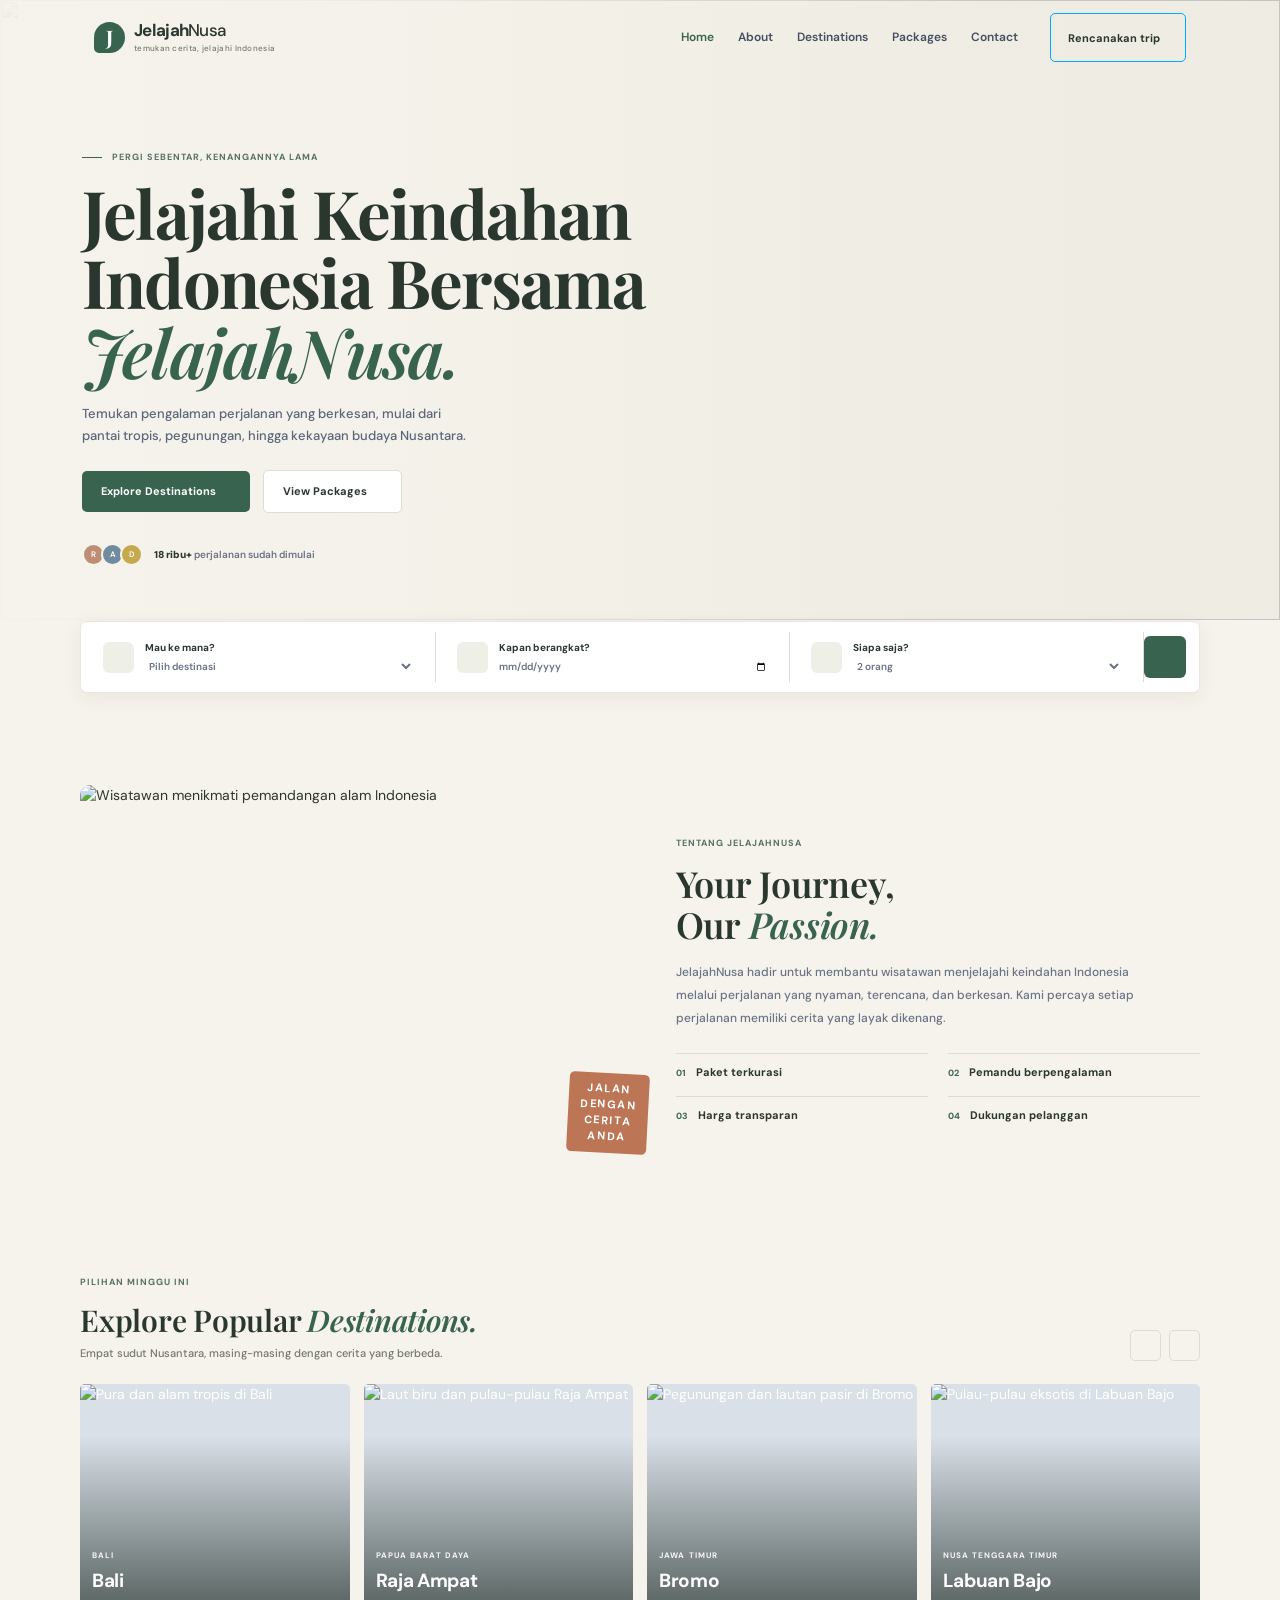
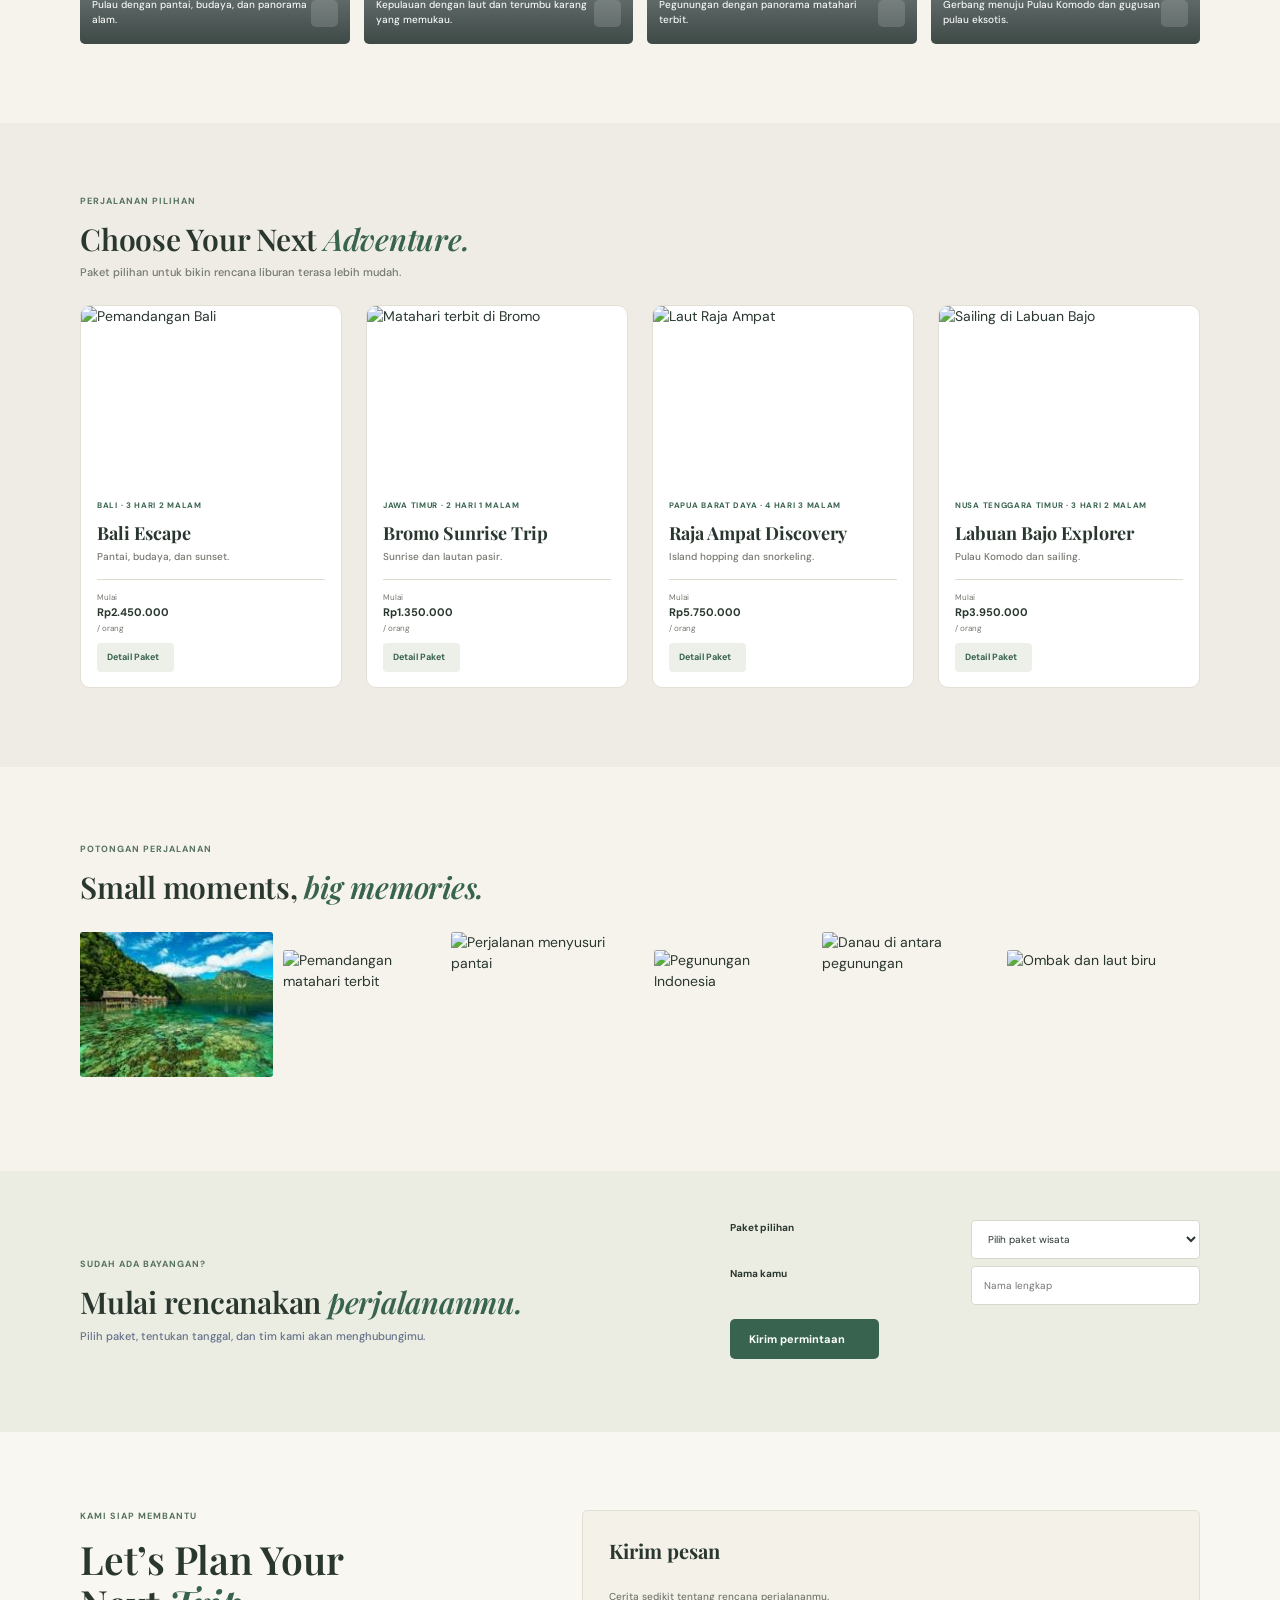
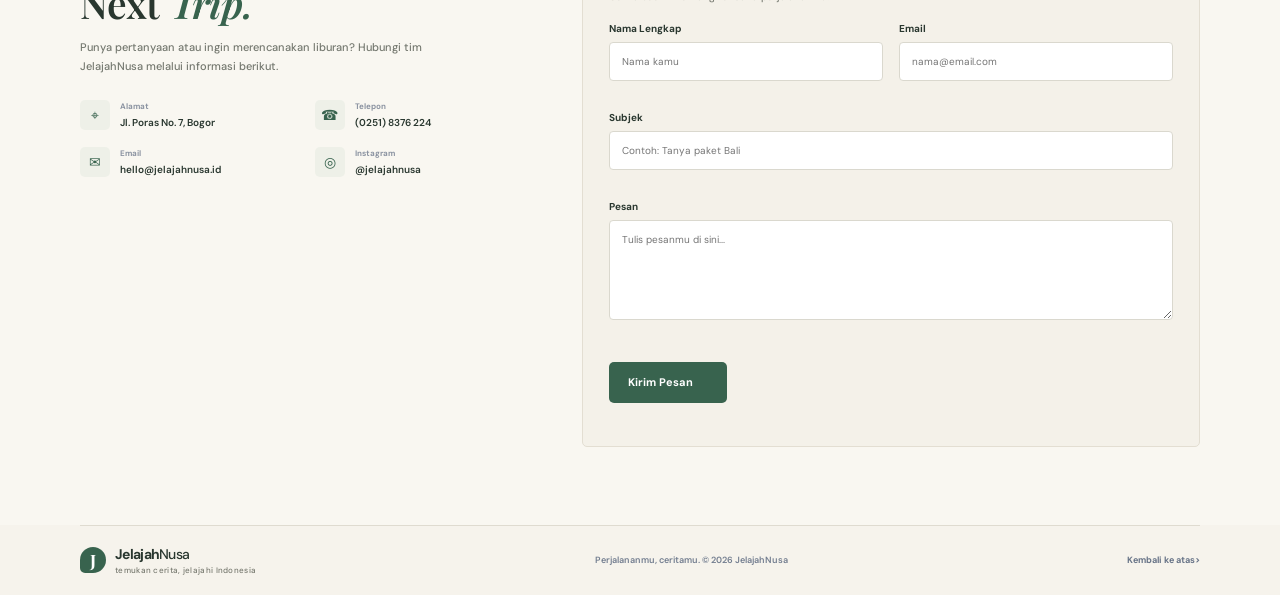
==== commit 5ce7f0d8: "Add files via upload" ====
--- a/index.html
+++ b/index.html
@@ -21,11 +21,11 @@
           <button class="navbar-toggler" type="button" data-bs-toggle="collapse" data-bs-target="#main-nav" aria-controls="main-nav" aria-expanded="false" aria-label="Buka navigasi"><span class="navbar-toggler-icon"></span></button>
           <div class="collapse navbar-collapse" id="main-nav">
             <ul class="navbar-nav ms-auto align-items-lg-center gap-lg-4">
-              <li class="nav-item"><a class="nav-link active" href="#home">Home</a></li>
-              <li class="nav-item"><a class="nav-link" href="#about">About</a></li>
-              <li class="nav-item"><a class="nav-link" href="#destinations">Destinations</a></li>
-              <li class="nav-item"><a class="nav-link" href="#packages">Packages</a></li>
-              <li class="nav-item"><a class="nav-link" href="#contact">Contact</a></li>
+              <li class="nav-item"><a class="nav-link active" href="#home"><i class="fa-solid fa-house"></i>Home</a></li>
+              <li class="nav-item"><a class="nav-link" href="#about"><i class="fa-solid fa-circle-info"></i>About</a></li>
+              <li class="nav-item"><a class="nav-link" href="#destinations"><i class="fa-solid fa-map-location-dot"></i>Destinations</a></li>
+              <li class="nav-item"><a class="nav-link" href="#packages"><i class="fa-solid fa-cube"></i>Packages</a></li>
+              <li class="nav-item"><a class="nav-link" href="#contact"><i class="fa-solid fa-phone"></i>Contact</a></li>
               <li class="nav-item ms-lg-2"><a class="nav-cta" href="#packages">Rencanakan trip <span><i class="fa-solid fa-right-long"></i></span></a></li>
             </ul>
           </div>
@@ -46,52 +46,50 @@
             <div class="hero-note"><div class="avatar-stack"><i>R</i><i>A</i><i>D</i></div><span><b>18 ribu+</b> perjalanan sudah dimulai</span></div>
           </div>
         </div>
-        <div class="photo-caption"><span class="caption-line"></span><span>Pantai Kelingking, Nusa Penida<br /><small>Bali, menjelang matahari terbenam</small></span></div>
-        <a class="photo-play" href="#gallery" aria-label="Lihat galeri perjalanan"><span>↓</span></a>
       </section>
 
       <section class="search-panel container-xl" aria-label="Cari perjalanan" style="margin-top: 1px;">
-        <div class="search-field"><span class="field-icon">⌖</span><span><small>Mau ke mana?</small><select id="destination-select" aria-label="Pilih destinasi"><option value="">Pilih destinasi</option><option>Bali</option><option>Raja Ampat</option><option>Bromo</option><option>Labuan Bajo</option></select></span></div>
-        <div class="search-field"><span class="field-icon">▦</span><span><small>Kapan berangkat?</small><input type="date" id="departure-date" aria-label="Tanggal keberangkatan" /></span></div>
-        <div class="search-field"><span class="field-icon">♙</span><span><small>Siapa saja?</small><select aria-label="Jumlah peserta"><option>2 orang</option><option>1 orang</option><option>3 orang</option><option>4+ orang</option></select></span></div>
-        <a class="search-button" href="#packages" aria-label="Lihat paket">→</a>
+        <div class="search-field"><span class="field-icon"><i class="fa-solid fa-location-dot"></i></span><span><small>Mau ke mana?</small><select id="destination-select" aria-label="Pilih destinasi"><option value="">Pilih destinasi</option><option>Bali</option><option>Raja Ampat</option><option>Bromo</option><option>Labuan Bajo</option></select></span></div>
+        <div class="search-field"><span class="field-icon"><i class="fa-solid fa-calendar-days"></i></span><span><small>Kapan berangkat?</small><input type="date" id="departure-date" aria-label="Tanggal keberangkatan" /></span></div>
+        <div class="search-field"><span class="field-icon"><i class="fa-solid fa-users"></i></span><span><small>Siapa saja?</small><select aria-label="Jumlah peserta"><option>2 orang</option><option>1 orang</option><option>3 orang</option><option>4+ orang</option></select></span></div>
+        <a class="search-button" href="#packages" aria-label="Lihat paket"><i class="fa-solid fa-arrow-right-long"></i></a>
       </section>
 
       <section class="section-wrap about-section" id="about">
-        <div class="about-photo"><img src="https://i.pinimg.com/1200x/f0/d7/e7/f0d7e76ab383521fa2e633f8d2d73a30.jpg" alt="Wisatawan menikmati pemandangan alam Indonesia" /><span class="photo-stamp">JALAN<br />DENGAN<br />CERITA</span></div>
+        <div class="about-photo"><img src="https://i.pinimg.com/1200x/f0/d7/e7/f0d7e76ab383521fa2e633f8d2d73a30.jpg" alt="Wisatawan menikmati pemandangan alam Indonesia" /><span class="photo-stamp">JALAN<br />DENGAN<br />CERITA<br >ANDA</span></div>
         <div class="about-copy"><p class="eyebrow">TENTANG JELAJAHNUSA</p><h2>Your Journey,<br />Our <em>Passion.</em></h2><p>JelajahNusa hadir untuk membantu wisatawan menjelajahi keindahan Indonesia melalui perjalanan yang nyaman, terencana, dan berkesan. Kami percaya setiap perjalanan memiliki cerita yang layak dikenang.</p><div class="values-grid"><div><span>01</span><b>Paket terkurasi</b></div><div><span>02</span><b>Pemandu berpengalaman</b></div><div><span>03</span><b>Harga transparan</b></div><div><span>04</span><b>Dukungan pelanggan</b></div></div></div>
       </section>
 
       <section class="section-wrap destinations-section" id="destinations">
-        <div class="section-heading"><div><p class="eyebrow">PILIHAN MINGGU INI</p><h2>Explore Popular <em>Destinations.</em></h2><p class="section-lead">Empat sudut Nusantara, masing-masing dengan cerita yang berbeda.</p></div><div class="carousel-controls"><button type="button" class="arrow-btn" id="scroll-left" aria-label="Geser destinasi ke kiri">←</button><button type="button" class="arrow-btn" id="scroll-right" aria-label="Geser destinasi ke kanan">→</button></div></div>
+        <div class="section-heading"><div><p class="eyebrow">PILIHAN MINGGU INI</p><h2>Explore Popular <em>Destinations.</em></h2><p class="section-lead">Empat sudut Nusantara, masing-masing dengan cerita yang berbeda.</p></div><div class="carousel-controls"><button type="button" class="arrow-btn" id="scroll-left" aria-label="Geser destinasi ke kiri"><i class="fa-solid fa-arrow-left-long"></i></button><button type="button" class="arrow-btn" id="scroll-right" aria-label="Geser destinasi ke kanan"><i class="fa-solid fa-arrow-right-long"></i></button></div></div>
         <div class="destination-grid" id="destination-grid">
-          <article class="destination-card"><img src="https://images.unsplash.com/photo-1537996194471-e657df975ab4?auto=format&fit=crop&w=720&q=85" alt="Pura dan alam tropis di Bali" /><div class="card-overlay"><span class="tag">BALI</span><h3>Bali</h3><p>Pulau dengan pantai, budaya, dan panorama alam.</p><a href="#packages" class="card-link" aria-label="Lihat paket Bali">↗</a></div></article>
-          <article class="destination-card"><img src="https://images.unsplash.com/photo-1516690561799-46d8f74f9abf?auto=format&fit=crop&w=720&q=85" alt="Laut biru dan pulau-pulau Raja Ampat" /><div class="card-overlay"><span class="tag">PAPUA BARAT DAYA</span><h3>Raja Ampat</h3><p>Kepulauan dengan laut dan terumbu karang yang memukau.</p><a href="#packages" class="card-link" aria-label="Lihat paket Raja Ampat">↗</a></div></article>
-          <article class="destination-card"><img src="https://i.pinimg.com/1200x/66/06/a3/6606a330b68dea492f2bc4a0b0bcd77e.jpg" alt="Pegunungan dan lautan pasir di Bromo" /><div class="card-overlay"><span class="tag">JAWA TIMUR</span><h3>Bromo</h3><p>Pegunungan dengan panorama matahari terbit.</p><a href="#packages" class="card-link" aria-label="Lihat paket Bromo">↗</a></div></article>
-          <article class="destination-card"><img src="https://images.unsplash.com/photo-1518548419970-58e3b4079ab2?auto=format&fit=crop&w=720&q=85" alt="Pulau-pulau eksotis di Labuan Bajo" /><div class="card-overlay"><span class="tag">NUSA TENGGARA TIMUR</span><h3>Labuan Bajo</h3><p>Gerbang menuju Pulau Komodo dan gugusan pulau eksotis.</p><a href="#packages" class="card-link" aria-label="Lihat paket Labuan Bajo">↗</a></div></article>
+          <article class="destination-card"><img src="https://images.unsplash.com/photo-1537996194471-e657df975ab4?auto=format&fit=crop&w=720&q=85" alt="Pura dan alam tropis di Bali" /><div class="card-overlay"><span class="tag">BALI</span><h3>Bali</h3><p>Pulau dengan pantai, budaya, dan panorama alam.</p><a href="berita.html" class="card-link" aria-label="Lihat paket Bali"><i class="fa-solid fa-arrow-right-long"></i></a></div></article>
+          <article class="destination-card"><img src="https://images.unsplash.com/photo-1516690561799-46d8f74f9abf?auto=format&fit=crop&w=720&q=85" alt="Laut biru dan pulau-pulau Raja Ampat" /><div class="card-overlay"><span class="tag">PAPUA BARAT DAYA</span><h3>Raja Ampat</h3><p>Kepulauan dengan laut dan terumbu karang yang memukau.</p><a href="berita.html" class="card-link" aria-label="Lihat paket Raja Ampat"><i class="fa-solid fa-arrow-right-long"></i></a></div></article>
+          <article class="destination-card"><img src="https://i.pinimg.com/1200x/66/06/a3/6606a330b68dea492f2bc4a0b0bcd77e.jpg" alt="Pegunungan dan lautan pasir di Bromo" /><div class="card-overlay"><span class="tag">JAWA TIMUR</span><h3>Bromo</h3><p>Pegunungan dengan panorama matahari terbit.</p><a href="berita.html" class="card-link" aria-label="Lihat paket Bromo"><i class="fa-solid fa-arrow-right-long"></i></a></div></article>
+          <article class="destination-card"><img src="https://images.unsplash.com/photo-1518548419970-58e3b4079ab2?auto=format&fit=crop&w=720&q=85" alt="Pulau-pulau eksotis di Labuan Bajo" /><div class="card-overlay"><span class="tag">NUSA TENGGARA TIMUR</span><h3>Labuan Bajo</h3><p>Gerbang menuju Pulau Komodo dan gugusan pulau eksotis.</p><a href="berita.html" class="card-link" aria-label="Lihat paket Labuan Bajo"><i class="fa-solid fa-arrow-right-long"></i></a></div></article>
         </div>
       </section>
 
       <section class="packages-section" id="packages"><div class="section-wrap"><div class="section-heading"><div><p class="eyebrow">PERJALANAN PILIHAN</p><h2>Choose Your Next <em>Adventure.</em></h2><p class="section-lead">Paket pilihan untuk bikin rencana liburan terasa lebih mudah.</p></div></div>
         <div class="row g-4 package-grid">
-          <div class="col-12 col-sm-6 col-xl-3"><article class="package-card"><img src="https://images.unsplash.com/photo-1537996194471-e657df975ab4?auto=format&fit=crop&w=720&q=85" alt="Pemandangan Bali" /><div class="package-body"><span class="package-location">BALI · 3 HARI 2 MALAM</span><h3>Bali Escape</h3><p>Pantai, budaya, dan sunset.</p><div class="package-bottom"><span>Mulai <b>Rp2.450.000</b><small>/ orang</small></span><button class="detail-button" data-package="bali">Detail Paket <span>→</span></button></div></div></article></div>
-          <div class="col-12 col-sm-6 col-xl-3"><article class="package-card"><img src="https://i.pinimg.com/1200x/66/06/a3/6606a330b68dea492f2bc4a0b0bcd77e.jpg" alt="Matahari terbit di Bromo" /><div class="package-body"><span class="package-location">JAWA TIMUR · 2 HARI 1 MALAM</span><h3>Bromo Sunrise Trip</h3><p>Sunrise dan lautan pasir.</p><div class="package-bottom"><span>Mulai <b>Rp1.350.000</b><small>/ orang</small></span><button class="detail-button" data-package="bromo">Detail Paket <span>→</span></button></div></div></article></div>
-          <div class="col-12 col-sm-6 col-xl-3"><article class="package-card"><img src="https://images.unsplash.com/photo-1516690561799-46d8f74f9abf?auto=format&fit=crop&w=720&q=85" alt="Laut Raja Ampat" /><div class="package-body"><span class="package-location">PAPUA BARAT DAYA · 4 HARI 3 MALAM</span><h3>Raja Ampat Discovery</h3><p>Island hopping dan snorkeling.</p><div class="package-bottom"><span>Mulai <b>Rp5.750.000</b><small>/ orang</small></span><button class="detail-button" data-package="raja">Detail Paket <span>→</span></button></div></div></article></div>
-          <div class="col-12 col-sm-6 col-xl-3"><article class="package-card"><img src="https://images.unsplash.com/photo-1518548419970-58e3b4079ab2?auto=format&fit=crop&w=720&q=85" alt="Sailing di Labuan Bajo" /><div class="package-body"><span class="package-location">NUSA TENGGARA TIMUR · 3 HARI 2 MALAM</span><h3>Labuan Bajo Explorer</h3><p>Pulau Komodo dan sailing.</p><div class="package-bottom"><span>Mulai <b>Rp3.950.000</b><small>/ orang</small></span><button class="detail-button" data-package="bajo">Detail Paket <span>→</span></button></div></div></article></div>
+          <div class="col-12 col-sm-6 col-xl-3"><article class="package-card"><img src="https://images.unsplash.com/photo-1537996194471-e657df975ab4?auto=format&fit=crop&w=720&q=85" alt="Pemandangan Bali" /><div class="package-body"><span class="package-location">BALI · 3 HARI 2 MALAM</span><h3>Bali Escape</h3><p>Pantai, budaya, dan sunset.</p><div class="package-bottom"><span>Mulai <b>Rp2.450.000</b><small>/ orang</small></span><button class="detail-button" data-package="bali">Detail Paket <span><i class="fa-solid fa-arrow-right-long"></i></span></button></div></div></article></div>
+          <div class="col-12 col-sm-6 col-xl-3"><article class="package-card"><img src="https://i.pinimg.com/1200x/66/06/a3/6606a330b68dea492f2bc4a0b0bcd77e.jpg" alt="Matahari terbit di Bromo" /><div class="package-body"><span class="package-location">JAWA TIMUR · 2 HARI 1 MALAM</span><h3>Bromo Sunrise Trip</h3><p>Sunrise dan lautan pasir.</p><div class="package-bottom"><span>Mulai <b>Rp1.350.000</b><small>/ orang</small></span><button class="detail-button" data-package="bromo">Detail Paket <span><i class="fa-solid fa-arrow-right-long"></i></span></button></div></div></article></div>
+          <div class="col-12 col-sm-6 col-xl-3"><article class="package-card"><img src="https://images.unsplash.com/photo-1516690561799-46d8f74f9abf?auto=format&fit=crop&w=720&q=85" alt="Laut Raja Ampat" /><div class="package-body"><span class="package-location">PAPUA BARAT DAYA · 4 HARI 3 MALAM</span><h3>Raja Ampat Discovery</h3><p>Island hopping dan snorkeling.</p><div class="package-bottom"><span>Mulai <b>Rp5.750.000</b><small>/ orang</small></span><button class="detail-button" data-package="raja">Detail Paket <span><i class="fa-solid fa-arrow-right-long"></i></span></button></div></div></article></div>
+          <div class="col-12 col-sm-6 col-xl-3"><article class="package-card"><img src="https://images.unsplash.com/photo-1518548419970-58e3b4079ab2?auto=format&fit=crop&w=720&q=85" alt="Sailing di Labuan Bajo" /><div class="package-body"><span class="package-location">NUSA TENGGARA TIMUR · 3 HARI 2 MALAM</span><h3>Labuan Bajo Explorer</h3><p>Pulau Komodo dan sailing.</p><div class="package-bottom"><span>Mulai <b>Rp3.950.000</b><small>/ orang</small></span><button class="detail-button" data-package="bajo">Detail Paket <span><i class="fa-solid fa-arrow-right-long"></i></span></button></div></div></article></div>
         </div>
       </div></section>
 
-      <section class="section-wrap gallery-section" id="gallery"><div class="section-heading"><div><p class="eyebrow">POTONGAN PERJALANAN</p><h2>Small moments, <em>big memories.</em></h2></div></div><div class="gallery-grid"><img src="https://images.unsplash.com/photo-1530789253388-582c481c54b0?auto=format&fit=crop&w=500&q=80" alt="Menyusuri alam bersama teman" /><img src="https://images.unsplash.com/photo-1500530855697-b586d89ba3ee?auto=format&fit=crop&w=500&q=80" alt="Pemandangan matahari terbit" /><img src="https://images.unsplash.com/photo-1473116763249-2faaef81ccda?auto=format&fit=crop&w=500&q=80" alt="Perjalanan menyusuri pantai" /><img src="https://images.unsplash.com/photo-1464822759023-fed622ff2c3b?auto=format&fit=crop&w=500&q=80" alt="Pegunungan Indonesia" /><img src="https://images.unsplash.com/photo-1501785888041-af3ef285b470?auto=format&fit=crop&w=500&q=80" alt="Danau di antara pegunungan" /><img src="https://images.unsplash.com/photo-1518837695005-2083093ee35b?auto=format&fit=crop&w=500&q=80" alt="Ombak dan laut biru" /></div></section>
+      <section class="section-wrap gallery-section" id="gallery"><div class="section-heading"><div><p class="eyebrow">POTONGAN PERJALANAN</p><h2>Small moments, <em>big memories.</em></h2></div></div><div class="gallery-grid"><img src="[data-uri]" alt="Menyusuri alam bersama teman" /><img src="https://www.pakettourbelitung.net/wp-content/uploads/2018/08/pulau-belitung-dan-alamnya-e1534127393983.jpg" alt="Pemandangan matahari terbit" /><img src="https://encrypted-tbn0.gstatic.com/images?q=tbn:ANd9GcQMjkvf2e6_PcF48mfZ-pw85jrxz5xVgF2KQ8sDQoE26A&s=10" alt="Perjalanan menyusuri pantai" /><img src="https://encrypted-tbn0.gstatic.com/images?q=tbn:ANd9GcTfxrzGWUYWl7n61JCxP6W2OgWWWFjWH_5SxS0w0_mAtA&s=10" alt="Pegunungan Indonesia" /><img src="https://superlive.id/storage/superadventure/2020/07/09/03226179fe63.jpg" alt="Danau di antara pegunungan" /><img src="https://img.cnt.traveloka.com/tvlk/dam/i/01kkh1dsyk1p31s1ytn6dt50b8.png" alt="Ombak dan laut biru" /></div></section>
 
-      <section class="booking-band"><div class="section-wrap booking-inner"><div><p class="eyebrow">SUDAH ADA BAYANGAN?</p><h2>Mulai rencanakan <em>perjalananmu.</em></h2><p>Pilih paket, tentukan tanggal, dan tim kami akan menghubungimu.</p></div><form id="booking-form" class="booking-form"><label for="booking-package">Paket pilihan</label><select id="booking-package" required><option value="">Pilih paket wisata</option><option>Bali Escape</option><option>Bromo Sunrise Trip</option><option>Raja Ampat Discovery</option><option>Labuan Bajo Explorer</option></select><label for="booking-name">Nama kamu</label><input id="booking-name" type="text" placeholder="Nama lengkap" required /><button type="submit" class="primary-button">Kirim permintaan <span>→</span></button><p class="form-feedback" id="booking-feedback" role="status"></p></form></div></section>
+      <section class="booking-band"><div class="section-wrap booking-inner"><div><p class="eyebrow">SUDAH ADA BAYANGAN?</p><h2>Mulai rencanakan <em>perjalananmu.</em></h2><p>Pilih paket, tentukan tanggal, dan tim kami akan menghubungimu.</p></div><form id="booking-form" class="booking-form"><label for="booking-package">Paket pilihan</label><select id="booking-package" required><option value="">Pilih paket wisata</option><option>Bali Escape</option><option>Bromo Sunrise Trip</option><option>Raja Ampat Discovery</option><option>Labuan Bajo Explorer</option></select><label for="booking-name">Nama kamu</label><input id="booking-name" type="text" placeholder="Nama lengkap" required /><button type="submit" class="primary-button">Kirim permintaan <span><i class="fa-solid fa-arrow-right-long"></i></span></button><p class="form-feedback" id="booking-feedback" role="status"></p></form></div></section>
 
       <section class="contact-section" id="contact"><div class="section-wrap contact-inner"><div class="contact-copy"><p class="eyebrow">KAMI SIAP MEMBANTU</p><h2>Let’s Plan Your<br />Next <em>Trip.</em></h2><p>Punya pertanyaan atau ingin merencanakan liburan? Hubungi tim JelajahNusa melalui informasi berikut.</p><div class="contact-list"><div><span>⌖</span><p><small>Alamat</small>Jl. Poras No. 7, Bogor</p></div><div><span>☎</span><p><small>Telepon</small><a href="tel:+622518376224">(0251) 8376 224</a></p></div><div><span>✉</span><p><small>Email</small><a href="mailto:hello@jelajahnusa.id">hello@jelajahnusa.id</a></p></div><div><span>◎</span><p><small>Instagram</small><a href="https://instagram.com/jelajahnusa">@jelajahnusa</a></p></div></div></div>
-          <form class="contact-form" id="contact-form" novalidate><h3>Kirim pesan</h3><p class="form-intro">Cerita sedikit tentang rencana perjalananmu.</p><div class="row g-3"><div class="col-md-6"><label for="contact-name">Nama Lengkap</label><input id="contact-name" name="name" type="text" placeholder="Nama kamu" required /><small class="error-message"></small></div><div class="col-md-6"><label for="contact-email">Email</label><input id="contact-email" name="email" type="email" placeholder="nama@email.com" required /><small class="error-message"></small></div><div class="col-12"><label for="contact-subject">Subjek</label><input id="contact-subject" name="subject" type="text" placeholder="Contoh: Tanya paket Bali" required /><small class="error-message"></small></div><div class="col-12"><label for="contact-message">Pesan</label><textarea id="contact-message" name="message" rows="4" placeholder="Tulis pesanmu di sini..." required></textarea><small class="error-message"></small></div><div class="col-12"><button type="submit" class="primary-button">Kirim Pesan <span>→</span></button><p class="form-feedback" id="contact-feedback" role="status"></p></div></div></form>
+          <form class="contact-form" id="contact-form" novalidate><h3>Kirim pesan</h3><br><p class="form-intro">Cerita sedikit tentang rencana perjalananmu.</p><div class="row g-3"><div class="col-md-6"><label for="contact-name">Nama Lengkap</label><input id="contact-name" name="name" type="text" placeholder="Nama kamu" required /><small class="error-message"></small></div><div class="col-md-6"><label for="contact-email">Email</label><input id="contact-email" name="email" type="email" placeholder="nama@email.com" required /><small class="error-message"></small></div><div class="col-12"><label for="contact-subject">Subjek</label><input id="contact-subject" name="subject" type="text" placeholder="Contoh: Tanya paket Bali" required /><small class="error-message"></small></div><div class="col-12"><label for="contact-message">Pesan</label><textarea id="contact-message" name="message" rows="4" placeholder="Tulis pesanmu di sini..." required></textarea><small class="error-message"></small></div><div class="col-12"><button type="submit" class="primary-button">Kirim Pesan <span><i class="fa-solid fa-arrow-right-long"></i></span></button><p class="form-feedback" id="contact-feedback" role="status"></p></div></div></form>
         </div></section>
     </main>
-    <footer><a class="brand footer-brand" href="#home"><span class="brand-mark">J</span><span>Jelajah<span class="brand-light">Nusa</span><small>temukan cerita, jelajahi Indonesia</small></span></a><p>Perjalananmu, ceritamu. © 2026 JelajahNusa</p><a href="#home" class="back-top">Kembali ke atas ↑</a></footer>
+    <footer><a class="brand footer-brand" href="#home"><span class="brand-mark">J</span><span>Jelajah<span class="brand-light">Nusa</span><small>temukan cerita, jelajahi Indonesia</small></span></a><p>Perjalananmu, ceritamu. © 2026 JelajahNusa</p><a href="#home" class="back-top">Kembali ke atas><i class="fa-solid fa-arrow-up"></i></a></footer>
 
-    <div class="modal fade" id="package-modal" tabindex="-1" aria-labelledby="modal-title" aria-hidden="true"><div class="modal-dialog modal-dialog-centered modal-lg"><div class="modal-content package-modal-content"><button type="button" class="modal-close" data-bs-dismiss="modal" aria-label="Tutup">×</button><img id="modal-image" class="modal-image" src="" alt="" /><div class="modal-body"><p class="eyebrow" id="modal-location"></p><h2 id="modal-title"></h2><p class="modal-description" id="modal-description"></p><div class="modal-facts"><span>Durasi <b id="modal-duration"></b></span><span>Harga/orang <b id="modal-price"></b></span></div><h3>Termasuk dalam paket</h3><ul id="modal-includes"></ul><div class="modal-actions"><button type="button" class="secondary-button" data-bs-dismiss="modal">Tutup</button><button type="button" class="primary-button" id="modal-book">Pesan Paket <span>→</span></button></div></div></div></div></div>
+    <div class="modal fade" id="package-modal" tabindex="-1" aria-labelledby="modal-title" aria-hidden="true"><div class="modal-dialog modal-dialog-centered modal-lg"><div class="modal-content package-modal-content"><button type="button" class="modal-close" data-bs-dismiss="modal" aria-label="Tutup">×</button><img id="modal-image" class="modal-image" src="" alt="" /><div class="modal-body"><p class="eyebrow" id="modal-location"></p><h2 id="modal-title"></h2><p class="modal-description" id="modal-description"></p><div class="modal-facts"><span>Durasi <b id="modal-duration"></b></span><span>Harga/orang <b id="modal-price"></b></span></div><h3>Termasuk dalam paket</h3><ul id="modal-includes"></ul><div class="modal-actions"><button type="button" class="secondary-button" data-bs-dismiss="modal">Tutup</button><button type="button" class="primary-button" id="modal-book">Pesan Paket <span><i class="fa-solid fa-arrow-right-long"></i></span></button></div></div></div></div></div>
     <div class="toast-container position-fixed bottom-0 end-0 p-3"><div id="site-toast" class="toast text-bg-success border-0" role="status" aria-live="polite" aria-atomic="true"><div class="d-flex"><div class="toast-body" id="toast-message">Permintaan berhasil disimulasikan.</div><button type="button" class="btn-close btn-close-white me-2 m-auto" data-bs-dismiss="toast" aria-label="Tutup"></button></div></div></div>
     <script src="https://cdn.jsdelivr.net/npm/bootstrap@5.3.3/dist/js/bootstrap.bundle.min.js"></script>
     <script src="assets/js/script.js"></script>
--- a/style.css
+++ b/style.css
@@ -1,14 +1,19 @@
 :root{--ink:#172641;--blue:#376bd8;--muted:#687386;--paper:#f7f8fb;--line:#e7eaf0;--serif:"Playfair Display",Georgia,serif}
-*{box-sizing:border-box}html{scroll-behavior:smooth;scroll-padding-top:85px}body{margin:0;background:var(--paper);color:var(--ink);font-family:"DM Sans",sans-serif;font-size:14px;-webkit-font-smoothing:antialiased}a{color:inherit;text-decoration:none}button,input,select,textarea{font:inherit}img{display:block;max-width:100%}.site-header{position:absolute;z-index:5;top:0;left:0;width:100%}.nav-wrap{padding:13px 0}.brand{display:flex;align-items:center;gap:9px;font-size:17px;font-weight:700;line-height:1;color:var(--ink);letter-spacing:-.7px}.brand-mark{width:31px;height:31px;border-radius:50% 50% 50% 8px;background:var(--blue);color:white;display:grid;place-items:center;font-family:var(--serif);font-size:20px;transform:rotate(-8deg)}.brand small{display:block;margin-top:5px;color:#727d8f;font-size:8px;letter-spacing:.3px;font-weight:600}.brand-light{font-weight:500}.navbar .nav-link{font-size:12px;font-weight:600;color:#434e60;padding:10px 0!important}.navbar .nav-link:hover,.navbar .nav-link.active{color:var(--blue)}.nav-cta{font-size:11px;font-weight:700;padding:12px 17px;border:1px solid #dce1ea;border-radius:30px;display:inline-block}.nav-cta span{color:var(--blue);font-size:15px;margin-left:8px}.navbar-toggler{border:0;padding:6px}.hero{height:620px;position:relative;overflow:hidden;background:#e9eff9}.hero-photo{position:absolute;right:0;top:0;width:69%;height:100%;clip-path:ellipse(92% 91% at 75% 49%)}.hero-wash{position:absolute;inset:0;background:linear-gradient(90deg,#f7f8fb 0%,#f7f8fb 27%,rgba(247,248,251,.91) 36%,rgba(247,248,251,.42) 51%,transparent 68%)}.hero-inner{position:relative;z-index:1;padding-top:151px}.hero-copy{max-width:570px}.eyebrow{font-size:9px;letter-spacing:1.5px;font-weight:700;color:var(--blue);margin:0 0 13px}.hero-copy .eyebrow{display:flex;align-items:center;gap:10px}.hero-copy .eyebrow span{display:inline-block;width:20px;height:1px;background:var(--blue)}h1,h2,h3,p{margin-top:0}.hero h1{font:700 clamp(48px,5.8vw,72px)/.99 var(--serif);letter-spacing:-2.5px;margin-bottom:16px}.hero h1 em,h2 em{font-weight:600;color:var(--blue)}.hero-intro{font-size:13px;font-weight:500;line-height:1.75;color:#59667a;max-width:390px;margin-bottom:22px}.hero-actions{display:flex;align-items:center;gap:13px}.primary-button,.secondary-button{display:inline-flex;align-items:center;justify-content:center;gap:18px;border:0;color:white;background:var(--blue);padding:12px 16px 12px 19px;border-radius:25px;font-size:11px;font-weight:700;box-shadow:0 8px 20px #376bd82b;transition:transform .2s,box-shadow .2s}.primary-button:hover{color:white;transform:translateY(-2px);box-shadow:0 11px 25px #376bd840}.primary-button span,.secondary-button span{font-size:15px}.secondary-button{background:#fff;color:var(--ink);box-shadow:0 3px 12px #1d31500d}.secondary-button:hover{color:var(--blue);transform:translateY(-2px)}.hero-note{display:flex;align-items:center;gap:11px;margin-top:30px;color:#687386;font-size:10px;font-weight:600}.hero-note b{color:var(--ink)}.avatar-stack{display:flex;padding-left:4px}.avatar-stack i{font-style:normal;width:23px;height:23px;border-radius:50%;border:2px solid var(--paper);margin-left:-4px;display:grid;place-items:center;color:white;font-size:8px;background:#bd8d74}.avatar-stack i:nth-child(2){background:#708a9e}.avatar-stack i:nth-child(3){background:#c6a84d}.photo-caption{position:absolute;bottom:94px;left:50%;display:flex;align-items:center;gap:11px;color:white;font-size:11px;font-weight:700;text-shadow:0 1px 4px #0008}.caption-line{height:1px;width:34px;background:#fff}.photo-caption small{font-size:9px;font-weight:500;opacity:.92}.photo-play{position:absolute;right:14%;bottom:85px;width:48px;height:48px;border-radius:50%;background:#ffffffed;display:grid;place-items:center;color:var(--blue);font-weight:700;box-shadow:0 4px 20px #0b1a3529}.search-panel{position:relative;z-index:2;display:flex;align-items:center;max-width:1120px;margin:-32px auto 0;background:white;border:1px solid #edf0f5;border-radius:18px;padding:10px 13px 10px 22px;box-shadow:0 15px 38px #1d31500e}.search-field{display:flex;align-items:center;gap:11px;flex:1;padding:8px 21px;border-right:1px solid var(--line);min-width:0}.search-field:first-child{padding-left:0}.field-icon{width:31px;height:31px;background:#f1f5ff;color:var(--blue);border-radius:50%;display:grid;place-items:center;font-size:17px;flex:none}.search-field>span:last-child{display:flex;flex-direction:column;gap:4px;min-width:0;flex:1}.search-field small{font-size:10px;font-weight:700;color:var(--ink)}.search-field input,.search-field select{border:0;background:transparent;outline:0;padding:0;color:#687386;font-size:10px;font-weight:600;width:100%;min-width:100px}.search-button{height:42px;width:42px;border-radius:50%;background:var(--blue);color:white;display:grid;place-items:center;font-size:20px;flex:none;transition:background .2s,transform .2s}.search-button:hover{background:#2858bd;color:white;transform:scale(1.05)}.section-wrap{max-width:1120px;margin-left:auto;margin-right:auto}.about-section{padding:92px 0 70px;display:grid;grid-template-columns:1.02fr .98fr;gap:75px;align-items:center}.about-photo{height:390px;position:relative}.about-photo img{width:100%;height:100%;object-fit:cover;border-radius:4px 70px 4px 4px}.photo-stamp{position:absolute;right:-22px;bottom:22px;background:var(--blue);color:white;width:91px;height:91px;border-radius:50%;display:grid;place-content:center;text-align:center;font-size:11px;line-height:1.45;letter-spacing:1.6px;font-weight:700;transform:rotate(9deg);box-shadow:0 8px 20px #376bd840}.about-copy h2,.section-heading h2,.experience h2,.booking-inner h2,.contact-copy h2{font:600 36px/1.14 var(--serif);letter-spacing:-.6px;margin:0 0 16px}.about-copy>p:not(.eyebrow){max-width:490px;font-size:12px;font-weight:500;line-height:1.9;color:#687386;margin-bottom:24px}.values-grid{display:grid;grid-template-columns:1fr 1fr;gap:15px 20px}.values-grid div{border-top:1px solid var(--line);padding-top:10px;display:flex;gap:10px;align-items:baseline}.values-grid span{font-size:9px;font-weight:700;color:var(--blue)}.values-grid b{font-size:11px;font-weight:700}.destinations-section{padding:31px 0 79px}.section-heading{display:flex;align-items:flex-end;justify-content:space-between;margin-bottom:23px}.section-heading h2{font-size:30px;margin-bottom:8px}.section-lead{font-size:11px;font-weight:500;color:var(--muted);margin:0}.carousel-controls{display:flex;gap:8px}.arrow-btn{width:31px;height:31px;border:1px solid var(--line);border-radius:50%;color:var(--ink);background:white;cursor:pointer;font-size:15px}.arrow-btn:hover{background:var(--blue);border-color:var(--blue);color:white}.destination-grid{display:grid;grid-template-columns:repeat(4,1fr);gap:14px}.destination-card{height:285px;position:relative;overflow:hidden;border-radius:12px;background:#d9e0e8;color:white;isolation:isolate}.destination-card:after{content:"";position:absolute;inset:20% 0 0;background:linear-gradient(transparent,rgba(7,20,38,.85));z-index:-1}.destination-card>img{position:absolute;inset:0;width:100%;height:100%;object-fit:cover;z-index:-2;transition:transform .5s}.destination-card:hover>img{transform:scale(1.05)}.card-overlay{position:absolute;left:16px;right:16px;bottom:17px}.tag{font-size:8px;letter-spacing:1.1px;font-weight:700;color:#ffffffed}.card-overlay h3{font-size:19px;line-height:1.1;margin:7px 0 5px;letter-spacing:-.3px;font-weight:700}.card-overlay p{font-size:10px;line-height:1.5;color:#fffffff0;font-weight:500;margin:0;max-width:220px}.card-link{position:absolute;right:0;bottom:0;width:27px;height:27px;border-radius:50%;display:grid;place-items:center;background:#ffffff25;color:white;font-size:14px}.card-link:hover{background:white;color:var(--blue)}.packages-section{background:#f0f3f8;padding:72px 0 79px}.packages-section .section-heading{margin-bottom:25px}.package-card{height:100%;background:white;border-radius:11px;overflow:hidden;border:1px solid #e8ebf1;transition:transform .2s,box-shadow .2s}.package-card:hover{transform:translateY(-3px);box-shadow:0 12px 26px #1d315012}.package-card>img{width:100%;height:170px;object-fit:cover}.package-body{padding:17px 16px 15px}.package-location{font-size:8px;letter-spacing:.7px;font-weight:700;color:var(--blue)}.package-body h3{font:700 18px var(--serif);margin:7px 0 4px}.package-body>p{font-size:10px;font-weight:500;color:var(--muted);margin:0 0 15px}.package-bottom{padding-top:11px;border-top:1px solid var(--line);display:flex;align-items:center;justify-content:space-between;gap:8px}.package-bottom>span{font-size:8px;color:var(--muted);line-height:1.6}.package-bottom b{display:block;font-size:11px;color:var(--ink)}.package-bottom small{font-size:8px}.detail-button{border:0;background:#edf2ff;color:var(--blue);border-radius:20px;padding:8px 10px;font-size:9px;font-weight:700;white-space:nowrap}.detail-button:hover{background:var(--blue);color:white}.detail-button span{margin-left:5px}.gallery-section{padding:76px 0}.gallery-section .section-heading{margin-bottom:20px}.gallery-grid{display:grid;grid-template-columns:repeat(6,1fr);gap:10px}.gallery-grid img{height:145px;width:100%;object-fit:cover;border-radius:7px;transition:transform .2s}.gallery-grid img:hover{transform:translateY(-3px)}.booking-band{background:#eaf0ff;padding:49px 0}.booking-inner{display:flex;justify-content:space-between;align-items:center;gap:40px}.booking-inner h2{font-size:30px;margin-bottom:9px}.booking-inner>div>p:last-child{font-size:11px;color:#63718a;font-weight:500;margin:0}.booking-form{display:grid;grid-template-columns:1fr 1fr;gap:7px 12px;width:min(100%,470px)}.booking-form label,.contact-form label{font-size:10px;font-weight:700;color:var(--ink)}.booking-form select,.booking-form input,.contact-form input,.contact-form textarea{width:100%;border:1px solid #e2e7f0;background:white;border-radius:6px;padding:11px 12px;font-size:10px;color:var(--ink);outline:0}.booking-form select:focus,.booking-form input:focus,.contact-form input:focus,.contact-form textarea:focus{border-color:#8ca9ee;box-shadow:0 0 0 3px #376bd814}.booking-form button{grid-column:1/-1;justify-self:start;margin-top:7px}.form-feedback{font-size:10px;font-weight:600;margin:2px 0 0;min-height:15px;color:#26774d}.booking-form .form-feedback{grid-column:1/-1}.contact-section{background:#fff;padding:78px 0}.contact-inner{display:grid;grid-template-columns:.85fr 1.15fr;gap:90px;align-items:start}.contact-copy h2{font-size:39px;margin-bottom:12px}.contact-copy>p:not(.eyebrow){font-size:11px;line-height:1.8;font-weight:500;color:var(--muted);max-width:350px}.contact-list{margin-top:23px;display:grid;grid-template-columns:1fr 1fr;gap:17px 13px}.contact-list>div{display:flex;gap:10px;align-items:center}.contact-list>div>span{flex:none;width:30px;height:30px;border-radius:50%;display:grid;place-items:center;background:#f1f5ff;color:var(--blue);font-size:14px}.contact-list p{font-size:10px;font-weight:600;margin:0}.contact-list small{display:block;font-size:8px;font-weight:700;color:#8b93a1;margin-bottom:3px}.contact-list a:hover{color:var(--blue)}.contact-form{background:var(--paper);border:1px solid var(--line);border-radius:11px;padding:26px}.contact-form h3{font:700 20px var(--serif);margin-bottom:4px}.form-intro{font-size:10px;color:var(--muted);font-weight:500;margin-bottom:17px}.contact-form label{display:block;margin-bottom:6px}.contact-form textarea{resize:vertical;min-height:100px}.contact-form .primary-button{margin-top:7px}.error-message{display:block;min-height:13px;color:#c33e48;font-size:9px;padding-top:3px}.invalid-field{border-color:#c33e48!important}.footer{border-top:1px solid var(--line)}footer{border-top:1px solid var(--line);max-width:1120px;margin:auto;padding:21px 0;display:flex;align-items:center;justify-content:space-between}footer p{font-size:9px;font-weight:600;color:#727d8f;margin:0}.footer-brand{font-size:14px}.footer-brand .brand-mark{width:26px;height:26px;font-size:17px}.back-top{font-size:9px;font-weight:700;color:#677387}.back-top:hover{color:var(--blue)}.package-modal-content{border:0;border-radius:14px;overflow:hidden;position:relative}.modal-image{width:100%;height:260px;object-fit:cover}.modal-close{position:absolute;right:14px;top:14px;width:35px;height:35px;border:0;border-radius:50%;background:#fff;color:var(--ink);font-size:24px;line-height:1;z-index:1}.package-modal-content .modal-body{padding:25px 30px 28px}.modal-body .eyebrow{margin-bottom:7px}.modal-body h2{font:700 27px var(--serif);margin-bottom:9px}.modal-description{font-size:12px;line-height:1.7;color:var(--muted);font-weight:500}.modal-facts{display:flex;gap:35px;padding:13px 0;margin:14px 0;border-top:1px solid var(--line);border-bottom:1px solid var(--line)}.modal-facts span{font-size:10px;color:var(--muted)}.modal-facts b{display:block;color:var(--ink);font-size:12px;margin-top:4px}.modal-body h3{font-size:12px;font-weight:700}.modal-body ul{padding-left:18px;margin:0;color:#58667c;font-size:11px;line-height:1.9}.modal-actions{display:flex;justify-content:flex-end;gap:9px;margin-top:20px}.modal-actions .secondary-button,.modal-actions .primary-button{font-size:10px;padding:10px 15px}
+*{box-sizing:border-box}html{scroll-behavior:smooth;scroll-padding-top:85px}body{margin:0;background:var(--paper);color:var(--ink);font-family:"DM Sans",sans-serif;font-size:14px;-webkit-font-smoothing:antialiased}a{color:inherit;text-decoration:none}button,input,select,textarea{font:inherit}img{display:block;max-width:100%}.site-header{position:absolute;z-index:5;top:0;left:0;width:100%}.nav-wrap{padding:13px 0}.brand{display:flex;align-items:center;gap:9px;font-size:17px;font-weight:700;line-height:1;color:var(--ink);letter-spacing:-.7px}.brand-mark{width:31px;height:31px;border-radius:50% 50% 50% 8px;background:var(--blue);color:white;display:grid;place-items:center;font-family:var(--serif);font-size:20px;transform:rotate(-8deg)}.brand small{display:block;margin-top:5px;color:#727d8f;font-size:8px;letter-spacing:.3px;font-weight:600}.brand-light{font-weight:500}.navbar .nav-link{font-size:12px;font-weight:600;color:#434e60;padding:10px 0!important}.navbar .nav-link:hover,.navbar .nav-link.active{color:var(--blue)}.nav-cta{font-size:11px;font-weight:700;padding:12px 17px;border:1px solid #dce1ea;border-radius:30px;display:inline-block}.nav-cta span{color:var(--blue);font-size:15px;margin-left:8px}.navbar-toggler{border:0;padding:6px}.hero{height:620px;position:relative;overflow:hidden;background:#e9eff9}.hero-photo{position:absolute;right:0;top:0;width:69%;height:100%;clip-path:ellipse(92% 91% at 75% 49%); border-radius: 20px;}.hero-wash{position:absolute;inset:0;background:linear-gradient(90deg,#f7f8fb 0%,#f7f8fb 27%,rgba(247,248,251,.91) 36%,rgba(247,248,251,.42) 51%,transparent 68%)}.hero-inner{position:relative;z-index:1;padding-top:151px}.hero-copy{max-width:570px}.eyebrow{font-size:9px;letter-spacing:1.5px;font-weight:700;color:var(--blue);margin:0 0 13px}.hero-copy .eyebrow{display:flex;align-items:center;gap:10px}.hero-copy .eyebrow span{display:inline-block;width:20px;height:1px;background:var(--blue)}h1,h2,h3,p{margin-top:0}.hero h1{font:700 clamp(48px,5.8vw,72px)/.99 var(--serif);letter-spacing:-2.5px;margin-bottom:16px}.hero h1 em,h2 em{font-weight:600;color:var(--blue)}.hero-intro{font-size:13px;font-weight:500;line-height:1.75;color:#59667a;max-width:390px;margin-bottom:22px}.hero-actions{display:flex;align-items:center;gap:13px}.primary-button,.secondary-button{display:inline-flex;align-items:center;justify-content:center;gap:18px;border:0;color:white;background:var(--blue);padding:12px 16px 12px 19px;border-radius:25px;font-size:11px;font-weight:700;box-shadow:0 8px 20px #376bd82b;transition:transform .2s,box-shadow .2s}.primary-button:hover{color:white;transform:translateY(-2px);box-shadow:0 11px 25px #376bd840}.primary-button span,.secondary-button span{font-size:15px}.secondary-button{background:#fff;color:var(--ink);box-shadow:0 3px 12px #1d31500d}.secondary-button:hover{color:var(--blue);transform:translateY(-2px)}.hero-note{display:flex;align-items:center;gap:11px;margin-top:30px;color:#687386;font-size:10px;font-weight:600}.hero-note b{color:var(--ink)}.avatar-stack{display:flex;padding-left:4px}.avatar-stack i{font-style:normal;width:23px;height:23px;border-radius:50%;border:2px solid var(--paper);margin-left:-4px;display:grid;place-items:center;color:white;font-size:8px;background:#bd8d74}.avatar-stack i:nth-child(2){background:#708a9e}.avatar-stack i:nth-child(3){background:#c6a84d}.photo-caption{position:absolute;bottom:94px;left:50%;display:flex;align-items:center;gap:11px;color:white;font-size:11px;font-weight:700;text-shadow:0 1px 4px #0008}.caption-line{height:1px;width:34px;background:#fff}.photo-caption small{font-size:9px;font-weight:500;opacity:.92}.photo-play{position:absolute;right:14%;bottom:85px;width:48px;height:48px;border-radius:50%;background:#ffffffed;display:grid;place-items:center;color:var(--blue);font-weight:700;box-shadow:0 4px 20px #0b1a3529}.search-panel{position:relative;z-index:2;display:flex;align-items:center;max-width:1120px;margin:-32px auto 0;background:white;border:1px solid #edf0f5;border-radius:18px;padding:10px 13px 10px 22px;box-shadow:0 15px 38px #1d31500e}.search-field{display:flex;align-items:center;gap:11px;flex:1;padding:8px 21px;border-right:1px solid var(--line);min-width:0}.search-field:first-child{padding-left:0}.field-icon{width:31px;height:31px;background:#f1f5ff;color:var(--blue);border-radius:50%;display:grid;place-items:center;font-size:17px;flex:none}.search-field>span:last-child{display:flex;flex-direction:column;gap:4px;min-width:0;flex:1}.search-field small{font-size:10px;font-weight:700;color:var(--ink)}.search-field input,.search-field select{border:0;background:transparent;outline:0;padding:0;color:#687386;font-size:10px;font-weight:600;width:100%;min-width:100px}.search-button{height:42px;width:42px;border-radius:50%;background:var(--blue);color:white;display:grid;place-items:center;font-size:20px;flex:none;transition:background .2s,transform .2s}.search-button:hover{background:#2858bd;color:white;transform:scale(1.05)}.section-wrap{max-width:1120px;margin-left:auto;margin-right:auto}.about-section{padding:92px 0 70px;display:grid;grid-template-columns:1.02fr .98fr;gap:75px;align-items:center}.about-photo{height:390px;position:relative}.about-photo img{width:100%;height:100%;object-fit:cover;border-radius:4px 70px 4px 4px}.photo-stamp{position:absolute;right:-22px;bottom:22px;background:var(--blue);color:white;width:91px;height:91px;border-radius:50%;display:grid;place-content:center;text-align:center;font-size:11px;line-height:1.45;letter-spacing:1.6px;font-weight:700;transform:rotate(9deg);box-shadow:0 8px 20px #376bd840}.about-copy h2,.section-heading h2,.experience h2,.booking-inner h2,.contact-copy h2{font:600 36px/1.14 var(--serif);letter-spacing:-.6px;margin:0 0 16px}.about-copy>p:not(.eyebrow){max-width:490px;font-size:12px;font-weight:500;line-height:1.9;color:#687386;margin-bottom:24px}.values-grid{display:grid;grid-template-columns:1fr 1fr;gap:15px 20px}.values-grid div{border-top:1px solid var(--line);padding-top:10px;display:flex;gap:10px;align-items:baseline}.values-grid span{font-size:9px;font-weight:700;color:var(--blue)}.values-grid b{font-size:11px;font-weight:700}.destinations-section{padding:31px 0 79px}.section-heading{display:flex;align-items:flex-end;justify-content:space-between;margin-bottom:23px}.section-heading h2{font-size:30px;margin-bottom:8px}.section-lead{font-size:11px;font-weight:500;color:var(--muted);margin:0}.carousel-controls{display:flex;gap:8px}.arrow-btn{width:31px;height:31px;border:1px solid var(--line);border-radius:50%;color:var(--ink);background:white;cursor:pointer;font-size:15px}.arrow-btn:hover{background:var(--blue);border-color:var(--blue);color:white}.destination-grid{display:grid;grid-template-columns:repeat(4,1fr);gap:14px}.destination-card{height:285px;position:relative;overflow:hidden;border-radius:12px;background:#d9e0e8;color:white;isolation:isolate}.destination-card:after{content:"";position:absolute;inset:20% 0 0;background:linear-gradient(transparent,rgba(7,20,38,.85));z-index:-1}.destination-card>img{position:absolute;inset:0;width:100%;height:100%;object-fit:cover;z-index:-2;transition:transform .5s}.destination-card:hover>img{transform:scale(1.05)}.card-overlay{position:absolute;left:16px;right:16px;bottom:17px}.tag{font-size:8px;letter-spacing:1.1px;font-weight:700;color:#ffffffed}.card-overlay h3{font-size:19px;line-height:1.1;margin:7px 0 5px;letter-spacing:-.3px;font-weight:700}.card-overlay p{font-size:10px;line-height:1.5;color:#fffffff0;font-weight:500;margin:0;max-width:220px}.card-link{position:absolute;right:0;bottom:0;width:27px;height:27px;border-radius:50%;display:grid;place-items:center;background:#ffffff25;color:white;font-size:14px}.card-link:hover{background:white;color:var(--blue)}.packages-section{background:#f0f3f8;padding:72px 0 79px}.packages-section .section-heading{margin-bottom:25px}.package-card{height:100%;background:white;border-radius:11px;overflow:hidden;border:1px solid #e8ebf1;transition:transform .2s,box-shadow .2s}.package-card:hover{transform:translateY(-3px);box-shadow:0 12px 26px #1d315012}.package-card>img{width:100%;height:170px;object-fit:cover}.package-body{padding:17px 16px 15px}.package-location{font-size:8px;letter-spacing:.7px;font-weight:700;color:var(--blue)}.package-body h3{font:700 18px var(--serif);margin:7px 0 4px}.package-body>p{font-size:10px;font-weight:500;color:var(--muted);margin:0 0 15px}.package-bottom{padding-top:11px;border-top:1px solid var(--line);display:flex;align-items:center;justify-content:space-between;gap:8px}.package-bottom>span{font-size:8px;color:var(--muted);line-height:1.6}.package-bottom b{display:block;font-size:11px;color:var(--ink)}.package-bottom small{font-size:8px}.detail-button{border:0;background:#edf2ff;color:var(--blue);border-radius:20px;padding:8px 10px;font-size:9px;font-weight:700;white-space:nowrap}.detail-button:hover{background:var(--blue);color:white}.detail-button span{margin-left:5px}.gallery-section{padding:76px 0}.gallery-section .section-heading{margin-bottom:20px}.gallery-grid{display:grid;grid-template-columns:repeat(6,1fr);gap:10px}.gallery-grid img{height:145px;width:100%;object-fit:cover;border-radius:7px;transition:transform .2s}.gallery-grid img:hover{transform:translateY(-3px)}.booking-band{background:#eaf0ff;padding:49px 0}.booking-inner{display:flex;justify-content:space-between;align-items:center;gap:40px}.booking-inner h2{font-size:30px;margin-bottom:9px}.booking-inner>div>p:last-child{font-size:11px;color:#63718a;font-weight:500;margin:0}.booking-form{display:grid;grid-template-columns:1fr 1fr;gap:7px 12px;width:min(100%,470px)}.booking-form label,.contact-form label{font-size:10px;font-weight:700;color:var(--ink)}.booking-form select,.booking-form input,.contact-form input,.contact-form textarea{width:100%;border:1px solid #e2e7f0;background:white;border-radius:6px;padding:11px 12px;font-size:10px;color:var(--ink);outline:0}.booking-form select:focus,.booking-form input:focus,.contact-form input:focus,.contact-form textarea:focus{border-color:#8ca9ee;box-shadow:0 0 0 3px #376bd814}.booking-form button{grid-column:1/-1;justify-self:start;margin-top:7px}.form-feedback{font-size:10px;font-weight:600;margin:2px 0 0;min-height:15px;color:#26774d}.booking-form .form-feedback{grid-column:1/-1}.contact-section{background:#fff;padding:78px 0}.contact-inner{display:grid;grid-template-columns:.85fr 1.15fr;gap:90px;align-items:start}.contact-copy h2{font-size:39px;margin-bottom:12px}.contact-copy>p:not(.eyebrow){font-size:11px;line-height:1.8;font-weight:500;color:var(--muted);max-width:350px}.contact-list{margin-top:23px;display:grid;grid-template-columns:1fr 1fr;gap:17px 13px}.contact-list>div{display:flex;gap:10px;align-items:center}.contact-list>div>span{flex:none;width:30px;height:30px;border-radius:50%;display:grid;place-items:center;background:#f1f5ff;color:var(--blue);font-size:14px}.contact-list p{font-size:10px;font-weight:600;margin:0}.contact-list small{display:block;font-size:8px;font-weight:700;color:#8b93a1;margin-bottom:3px}.contact-list a:hover{color:var(--blue)}.contact-form{background:var(--paper);border:1px solid var(--line);border-radius:11px;padding:26px}.contact-form h3{font:700 20px var(--serif);margin-bottom:4px}.form-intro{font-size:10px;color:var(--muted);font-weight:500;margin-bottom:17px}.contact-form label{display:block;margin-bottom:6px}.contact-form textarea{resize:vertical;min-height:100px}.contact-form .primary-button{margin-top:7px}.error-message{display:block;min-height:13px;color:#c33e48;font-size:9px;padding-top:3px}.invalid-field{border-color:#c33e48!important}.footer{border-top:1px solid var(--line)}footer{border-top:1px solid var(--line);max-width:1120px;margin:auto;padding:21px 0;display:flex;align-items:center;justify-content:space-between}footer p{font-size:9px;font-weight:600;color:#727d8f;margin:0}.footer-brand{font-size:14px}.footer-brand .brand-mark{width:26px;height:26px;font-size:17px}.back-top{font-size:9px;font-weight:700;color:#677387}.back-top:hover{color:var(--blue)}.package-modal-content{border:0;border-radius:14px;overflow:hidden;position:relative}.modal-image{width:100%;height:260px;object-fit:cover}.modal-close{position:absolute;right:14px;top:14px;width:35px;height:35px;border:0;border-radius:50%;background:#fff;color:var(--ink);font-size:24px;line-height:1;z-index:1}.package-modal-content .modal-body{padding:25px 30px 28px}.modal-body .eyebrow{margin-bottom:7px}.modal-body h2{font:700 27px var(--serif);margin-bottom:9px}.modal-description{font-size:12px;line-height:1.7;color:var(--muted);font-weight:500}.modal-facts{display:flex;gap:35px;padding:13px 0;margin:14px 0;border-top:1px solid var(--line);border-bottom:1px solid var(--line)}.modal-facts span{font-size:10px;color:var(--muted)}.modal-facts b{display:block;color:var(--ink);font-size:12px;margin-top:4px}.modal-body h3{font-size:12px;font-weight:700}.modal-body ul{padding-left:18px;margin:0;color:#58667c;font-size:11px;line-height:1.9}.modal-actions{display:flex;justify-content:flex-end;gap:9px;margin-top:20px}.modal-actions .secondary-button,.modal-actions .primary-button{font-size:10px;padding:10px 15px}
 @media(max-width:1199px){
     .section-wrap{margin-left:5%;margin-right:5%}
-    .search-panel{margin-left:5%;margin-right:5%}
+    .search-panel{     width: calc(100% - 32px);
+     margin: -16px auto 0;
+     padding: 12px;
+     display: grid;
+     grid-template-columns: 1fr;
+     gap: 0;};}
     .about-section{gap:50px}
     .destination-card{height:260px}
     .card-overlay{left:12px;right:12px}
     .package-bottom{align-items:flex-start;flex-direction:column}
     .detail-button{align-self:flex-start}
-    .contact-inner{gap:45px}}
+    .contact-inner{gap:45px}
 @media(max-width:767px){
     html{scroll-padding-top:70px}
     .site-header{background:#f7f8fbf2}
@@ -17,16 +22,13 @@
     .navbar .nav-link{padding:8px 3px!important}
     .nav-cta{margin-top:6px}
     .hero{height:630px}
-    .hero-photo{width:100%;height:52%;top:auto;bottom:0;clip-path:ellipse(110% 90% at 69% 100%)}
+    .hero-photo{width:100%;height:52%;top:auto;bottom:0;clip-path:ellipse(110% 90% at 69% 100%); border-radius: 20px;}
     .hero-wash{background:linear-gradient(180deg,#f7f8fb 0%,#f7f8fb 41%,rgba(247,248,251,.94) 51%,rgba(247,248,251,.12) 77%,transparent)}
     .hero-inner{padding-top:123px}
     .hero-copy{max-width:500px}
     .hero h1{font-size:clamp(43px,9vw,60px)}
     .hero-intro{font-size:12px;max-width:365px}
     .hero-note{margin-top:20px}
-    .photo-caption{left:6%;bottom:34px}
-    .photo-play{right:8%;bottom:28px;width:43px;height:43px}
-    .search-panel{margin-top:-16px;padding:9px;border-radius:15px;display:grid;grid-template-columns:1fr 1fr;gap:3px}
     .search-field{padding:8px 9px;border-right:0;min-height:53px}
     .search-field:first-child{padding-left:9px}
     .search-field:nth-child(2){border-left:1px solid var(--line)}
@@ -51,13 +53,37 @@
     .contact-section{padding:58px 0}
     .contact-inner{grid-template-columns:1fr;gap:32px}
     .contact-copy h2{font-size:33px}footer{margin:0 5%;gap:12px}footer p{max-width:180px;text-align:center}
+    .search-panel {
+  width: calc(100% - 32px);
+  margin: -16px auto 0;
+  padding: 8px 12px;
+  display: grid;
+  grid-template-columns: repeat(3, minmax(0, 1fr)) 40px;
+  align-items: center;
+  gap: 0;
+}
+
+.search-field {
+  min-width: 0;
+  padding: 8px 10px;
+  border-right: 1px solid var(--line);
+}
+
+.search-field input,
+.search-field select {
+  min-width: 0;
+}
+
+.search-button {
+  justify-self: center;
+}
 }
 @media(max-width:480px){
     .brand{font-size:15px}
     .brand-mark{width:28px;height:28px}.hero{height:605px}
     .hero-inner{padding-top:111px}
     .hero h1{font-size:48px;letter-spacing:-1.8px}
-    .hero-photo{height:47%}
+    .hero-photo{height:47%; border-radius: 20px;}
     .hero-actions{gap:8px}
     .primary-button,.secondary-button{font-size:10px;padding:11px 12px}
     .hero-note{font-size:9px}
@@ -66,6 +92,30 @@
     .values-grid{gap:12px}
     .values-grid b{font-size:10px}
     .section-heading{align-items:flex-end}
+        .search-panel {
+    width: calc(100% - 32px);
+    margin: -16px auto 0;
+    padding: 8px;
+    display: grid;
+    grid-template-columns: repeat(3, minmax(0, 1fr)) 40px;
+    gap: 0;
+  }
+
+  .search-field {
+    min-width: 0;
+    padding: 6px 8px;
+  }
+
+  .search-field input,
+  .search-field select {
+    min-width: 0;
+  }
+
+  .search-button {
+    width: 36px;
+    height: 36px;
+    justify-self: right;
+  }
     .section-lead{font-size:10px}
     .destination-card{height:220px}
     .card-overlay{left:10px;right:10px;bottom:12px}
@@ -90,7 +140,6 @@
     .modal-image{height:200px}
     .modal-facts{gap:25px}
 }
-
 /* Theme adjustments */
 :root{
     --ink:#29372f;--blue:#38634e;--muted:#74786f;--paper:#f6f3ec;--line:#dfdbd0
@@ -135,7 +184,7 @@
     border-radius:5px;box-shadow:none;border:1px solid #e0ddd4
 }
 .search-panel{
-    border-radius:7px;box-shadow:0 5px 20px #352f2010;border-color:#ebe7dd
+    border-radius:7px;box-shadow:0 5px 20px #352f2010;border-color:#ebe7dd;
 }
 .field-icon{
     background:#eef0e8;color:#38634e;border-radius:6px
@@ -228,3 +277,225 @@
 .hero-photo img{width:100%;height:100%;object-fit:cover;object-position:center 54%}
 .hero-wash{background:linear-gradient(90deg,rgba(246,243,236,.94) 0%,rgba(246,243,236,.84) 28%,rgba(246,243,236,.58) 48%,rgba(246,243,236,.16) 75%,rgba(246,243,236,.08) 100%)}
 @media(max-width:767px){.hero-photo{inset:0;width:100%;height:100%;top:0;bottom:0;border-radius:0;clip-path:none}.hero-photo img{object-position:center 54%}.hero-wash{background:linear-gradient(180deg,rgba(246,243,236,.95) 0%,rgba(246,243,236,.87) 43%,rgba(246,243,236,.46) 72%,rgba(246,243,236,.18) 100%)}}
+
+/* Search panel responsive layout */
+@media (max-width: 991.98px) {
+  .navbar .navbar-collapse {
+    margin-top: 9px;
+    padding: 10px 14px;
+    background: #fff;
+    border: 1px solid var(--line);
+    border-radius: 8px;
+    box-shadow: 0 8px 20px #302b2010;
+  }
+
+  .navbar .navbar-nav {
+    align-items: stretch !important;
+    gap: 0 !important;
+  }
+
+  .navbar .nav-link {
+    padding: 9px 2px !important;
+  }
+
+  .nav-cta {
+    display: inline-block;
+    margin: 7px 0 0;
+  }
+}
+
+@media (min-width: 768px) and (max-width: 1199px) {
+  .search-panel {
+    width: calc(100% - 32px);
+    margin: -16px auto 0;
+    padding: 8px 12px;
+    display: grid;
+    grid-template-columns: repeat(3, minmax(0, 1fr)) 40px;
+    align-items: center;
+    gap: 0;
+  }
+
+  .search-field {
+    min-width: 0;
+    padding: 8px 10px;
+  }
+
+  .search-field input,
+  .search-field select {
+    min-width: 0;
+  }
+
+  .search-button {
+    width: 36px;
+    height: 36px;
+    justify-self: center;
+  }
+}
+
+@media (max-width: 767px) {
+  .search-panel {
+    width: calc(100% - 24px);
+    margin: -16px auto 0;
+    padding: 8px;
+    display: grid;
+    grid-template-columns: repeat(2, minmax(0, 1fr));
+    align-items: center;
+    gap: 0;
+  }
+
+  .search-field,
+  .search-field:first-child,
+  .search-field:nth-child(2),
+  .search-field:nth-child(3) {
+    min-width: 0;
+    min-height: 54px;
+    padding: 7px 6px;
+    gap: 7px;
+    border: 0;
+  }
+
+  .search-field:first-child,
+  .search-field:nth-child(3) {
+    border-right: 1px solid var(--line);
+  }
+
+  .search-field:first-child,
+  .search-field:nth-child(2) {
+    border-bottom: 1px solid var(--line);
+  }
+
+  .search-field > span:last-child {
+    min-width: 0;
+  }
+
+  .search-field small,
+  .search-field input,
+  .search-field select {
+    min-width: 0;
+    font-size: 9px;
+    line-height: 1.3;
+  }
+
+  .field-icon {
+    width: 27px;
+    height: 27px;
+    font-size: 14px;
+  }
+
+  .search-button {
+    width: 34px;
+    height: 34px;
+    justify-self: end;
+    align-self: center;
+    margin: 0 6px;
+  }
+}
+
+/* Editorial destination page */
+.berita-page {
+  min-height: 100vh;
+  padding: 56px 20px 80px;
+  background: rgb(243, 252, 255);
+  color: blue;
+  font-family: "DM Sans", sans-serif;
+}
+
+.berita-page .container-berita {
+  width: min(100%, 920px);
+  margin: 0 auto;
+}
+
+.berita-page .container-berita > .back {
+  display: inline-flex;
+  align-items: center;
+  margin-bottom: 66px;
+}
+
+.berita-page .bagian-text-berita {
+  display: grid;
+  gap: 42px;
+}
+
+.berita-page .bagian-bali,
+.berita-page .bagian-raja-ampat,
+.berita-page .bagian-bromo,
+.berita-page .bagian-labuan-bajo {
+  overflow: hidden;
+  background: #fff;
+  border: 1px solid #e4eee6;
+  border-radius: 22px;
+  box-shadow: 0 18px 45px #21483212;
+}
+
+.berita-page .gambar-bali,
+.berita-page .gambar-bromo,
+.berita-page .gambar-labuan-bajo {
+  display: block;
+  width: 100%;
+  height: 390px;
+  object-fit: cover;
+}
+
+.berita-page .bagian-bali h1,
+.berita-page .bagian-raja-ampat h1,
+.berita-page .bagian-bromo h1,
+.berita-page .bagian-labuan-bajo h1 {
+  margin: 0;
+  padding: 32px 38px 0;
+  color: #16432f;
+  font: 700 clamp(30px, 4vw, 44px)/1.15 "Playfair Display", Georgia, serif;
+}
+
+.berita-page .bagian-bali p,
+.berita-page .bagian-raja-ampat p,
+.berita-page .bagian-bromo p,
+.berita-page .bagian-labuan-bajo p {
+  margin: 0;
+  padding: 16px 38px 38px;
+  color: #53665a;
+  font-size: 16px;
+  line-height: 1.85;
+}
+
+.berita-page footer {
+  margin-top: 230px;
+}
+
+@media (max-width: 600px) {
+  .berita-page {
+    padding: 24px 14px 48px;
+  }
+
+  .berita-page .bagian-text-berita {
+    gap: 24px;
+  }
+
+  .berita-page .bagian-bali,
+  .berita-page .bagian-raja-ampat,
+  .berita-page .bagian-bromo,
+  .berita-page .bagian-labuan-bajo {
+    border-radius: 15px;
+  }
+
+  .berita-page .gambar-bali,
+  .berita-page .gambar-bromo,
+  .berita-page .gambar-labuan-bajo {
+    height: 230px;
+  }
+
+  .berita-page .bagian-bali h1,
+  .berita-page .bagian-raja-ampat h1,
+  .berita-page .bagian-bromo h1,
+  .berita-page .bagian-labuan-bajo h1 {
+    padding: 24px 22px 0;
+  }
+
+  .berita-page .bagian-bali p,
+  .berita-page .bagian-raja-ampat p,
+  .berita-page .bagian-bromo p,
+  .berita-page .bagian-labuan-bajo p {
+    padding: 12px 22px 26px;
+    font-size: 14px;
+  }
+}
+.back{display:inline-flex;align-items:center;gap:7px;background-color: rgb(238, 251, 255); color: black; border-radius: 20px; padding: 8px 16px; font-size: 13px; font-weight: 700; margin-bottom: 50px; border: 1px solid black; align-items: center;}
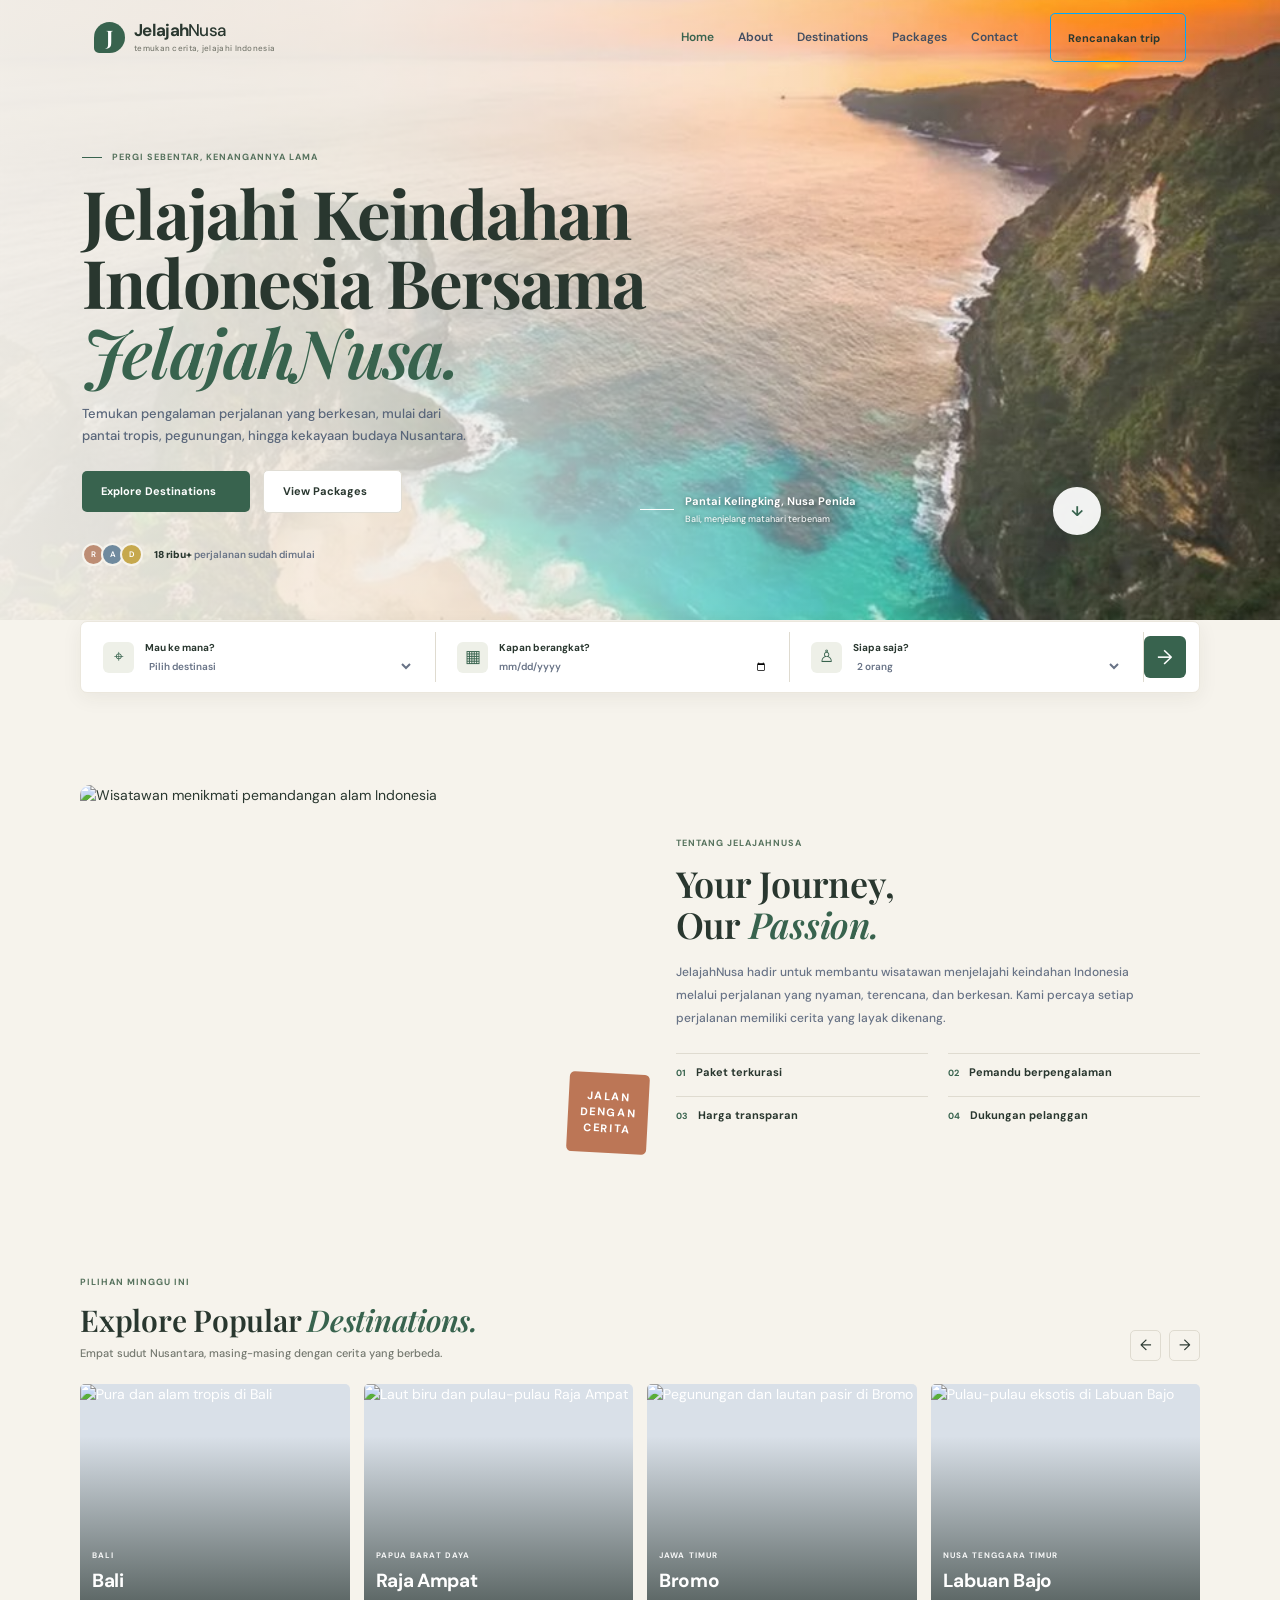
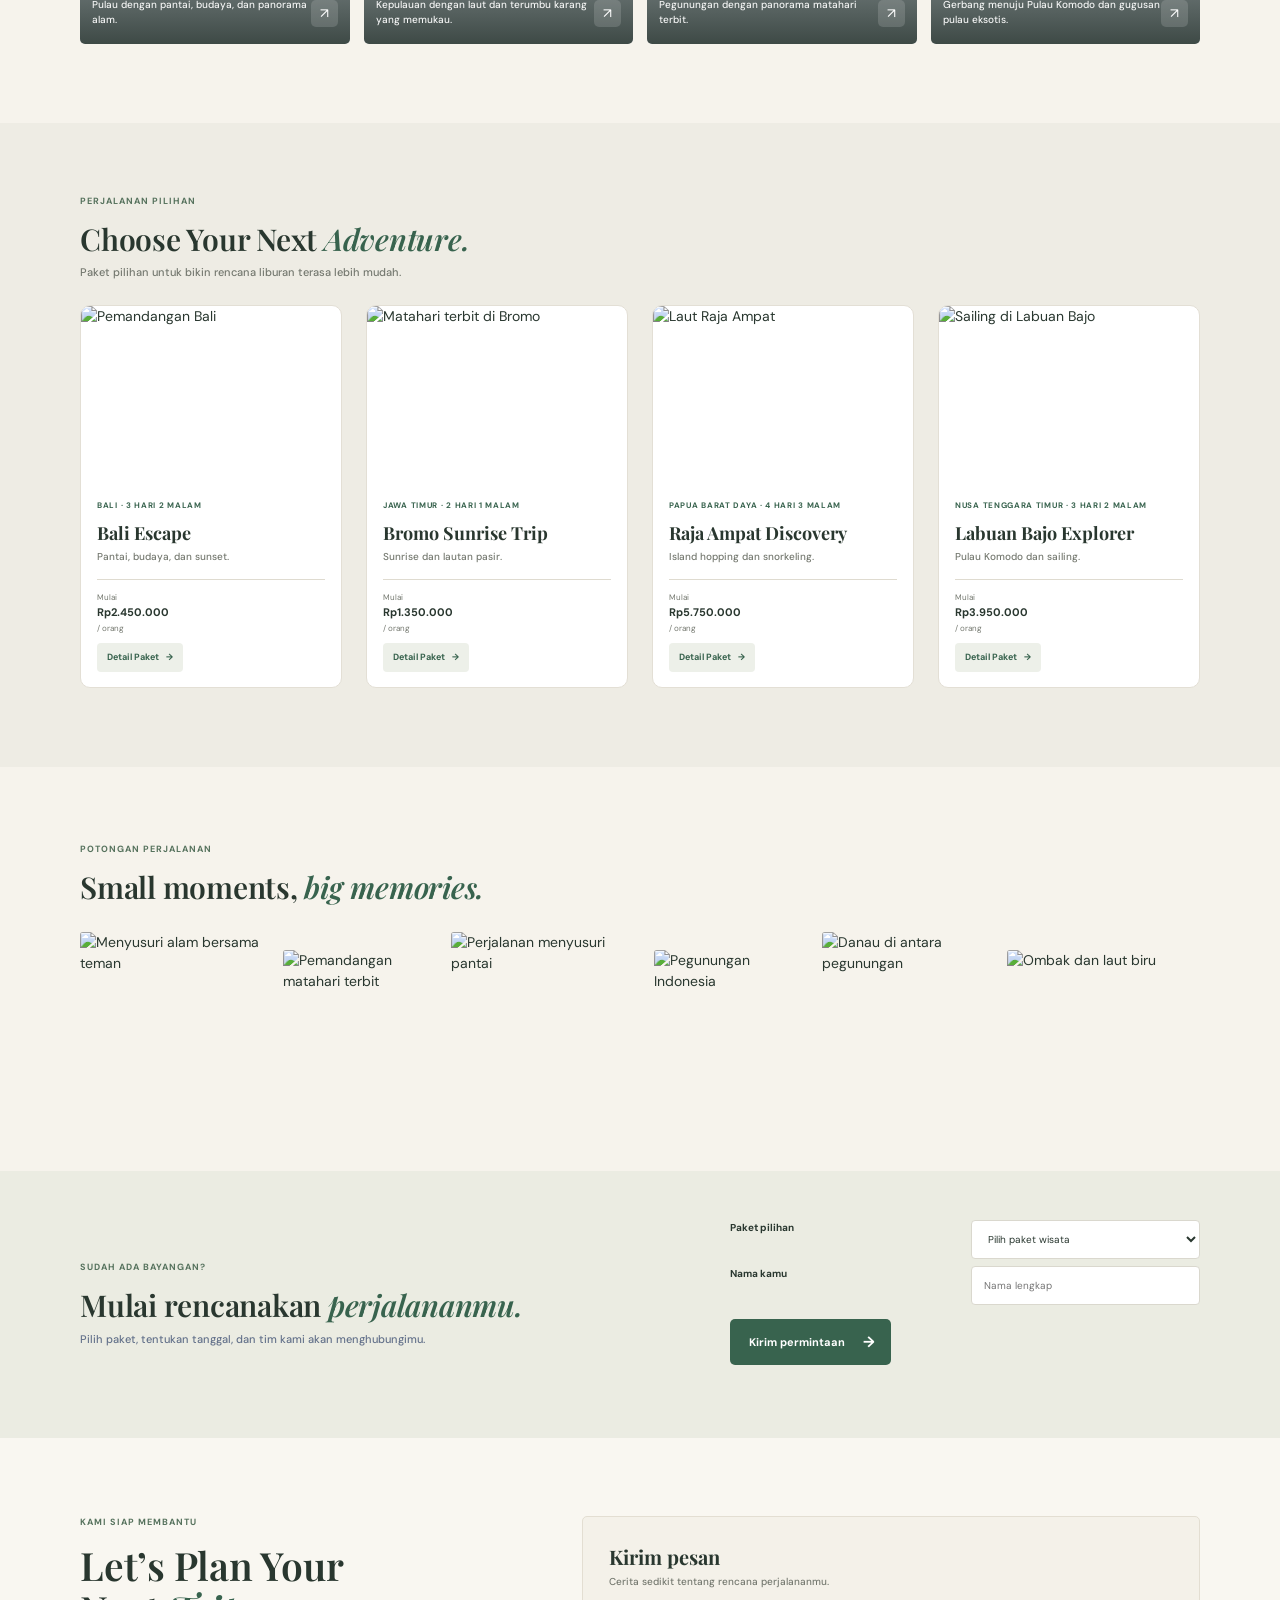
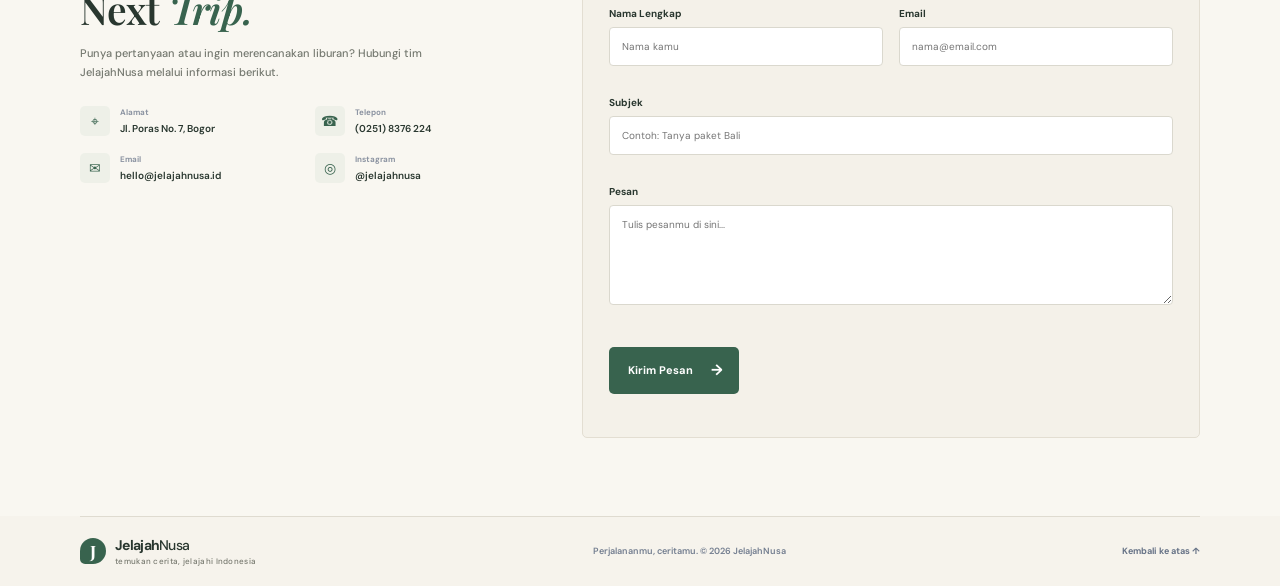
==== commit 77f0efea: "pesan commit pertama" ====
--- a/index.html
+++ b/index.html
@@ -21,11 +21,11 @@
           <button class="navbar-toggler" type="button" data-bs-toggle="collapse" data-bs-target="#main-nav" aria-controls="main-nav" aria-expanded="false" aria-label="Buka navigasi"><span class="navbar-toggler-icon"></span></button>
           <div class="collapse navbar-collapse" id="main-nav">
             <ul class="navbar-nav ms-auto align-items-lg-center gap-lg-4">
-              <li class="nav-item"><a class="nav-link active" href="#home"><i class="fa-solid fa-house"></i>Home</a></li>
-              <li class="nav-item"><a class="nav-link" href="#about"><i class="fa-solid fa-circle-info"></i>About</a></li>
-              <li class="nav-item"><a class="nav-link" href="#destinations"><i class="fa-solid fa-map-location-dot"></i>Destinations</a></li>
-              <li class="nav-item"><a class="nav-link" href="#packages"><i class="fa-solid fa-cube"></i>Packages</a></li>
-              <li class="nav-item"><a class="nav-link" href="#contact"><i class="fa-solid fa-phone"></i>Contact</a></li>
+              <li class="nav-item"><a class="nav-link active" href="#home">Home</a></li>
+              <li class="nav-item"><a class="nav-link" href="#about">About</a></li>
+              <li class="nav-item"><a class="nav-link" href="#destinations">Destinations</a></li>
+              <li class="nav-item"><a class="nav-link" href="#packages">Packages</a></li>
+              <li class="nav-item"><a class="nav-link" href="#contact">Contact</a></li>
               <li class="nav-item ms-lg-2"><a class="nav-cta" href="#packages">Rencanakan trip <span><i class="fa-solid fa-right-long"></i></span></a></li>
             </ul>
           </div>
@@ -35,7 +35,7 @@
 
     <main>
       <section class="hero" id="home">
-        <picture class="hero-photo"><img src="https://i.pinimg.com/1200x/64/92/21/649221c374ebf638fee15ec3225466e9.jpg"></picture>
+        <picture class="hero-photo"><img src="https://i.pinimg.com/1200x/64/92/21/649221c374ebf638fee15ec3225466e9.jpg" srcset="assets/images/hero-kelingking-640.jpg 640w, assets/images/hero-kelingking-960.jpg 960w, assets/images/hero-kelingking-1200.jpg 1200w" sizes="(max-width: 767px) 100vw, 64vw" alt="Pantai Kelingking di Nusa Penida, Bali, saat matahari terbenam" fetchpriority="high" /></picture>
         <div class="hero-wash"></div>
         <div class="container-xl hero-inner">
           <div class="hero-copy">
@@ -46,50 +46,52 @@
             <div class="hero-note"><div class="avatar-stack"><i>R</i><i>A</i><i>D</i></div><span><b>18 ribu+</b> perjalanan sudah dimulai</span></div>
           </div>
         </div>
+        <div class="photo-caption"><span class="caption-line"></span><span>Pantai Kelingking, Nusa Penida<br /><small>Bali, menjelang matahari terbenam</small></span></div>
+        <a class="photo-play" href="#gallery" aria-label="Lihat galeri perjalanan"><span>↓</span></a>
       </section>
 
       <section class="search-panel container-xl" aria-label="Cari perjalanan" style="margin-top: 1px;">
-        <div class="search-field"><span class="field-icon"><i class="fa-solid fa-location-dot"></i></span><span><small>Mau ke mana?</small><select id="destination-select" aria-label="Pilih destinasi"><option value="">Pilih destinasi</option><option>Bali</option><option>Raja Ampat</option><option>Bromo</option><option>Labuan Bajo</option></select></span></div>
-        <div class="search-field"><span class="field-icon"><i class="fa-solid fa-calendar-days"></i></span><span><small>Kapan berangkat?</small><input type="date" id="departure-date" aria-label="Tanggal keberangkatan" /></span></div>
-        <div class="search-field"><span class="field-icon"><i class="fa-solid fa-users"></i></span><span><small>Siapa saja?</small><select aria-label="Jumlah peserta"><option>2 orang</option><option>1 orang</option><option>3 orang</option><option>4+ orang</option></select></span></div>
-        <a class="search-button" href="#packages" aria-label="Lihat paket"><i class="fa-solid fa-arrow-right-long"></i></a>
+        <div class="search-field"><span class="field-icon">⌖</span><span><small>Mau ke mana?</small><select id="destination-select" aria-label="Pilih destinasi"><option value="">Pilih destinasi</option><option>Bali</option><option>Raja Ampat</option><option>Bromo</option><option>Labuan Bajo</option></select></span></div>
+        <div class="search-field"><span class="field-icon">▦</span><span><small>Kapan berangkat?</small><input type="date" id="departure-date" aria-label="Tanggal keberangkatan" /></span></div>
+        <div class="search-field"><span class="field-icon">♙</span><span><small>Siapa saja?</small><select aria-label="Jumlah peserta"><option>2 orang</option><option>1 orang</option><option>3 orang</option><option>4+ orang</option></select></span></div>
+        <a class="search-button" href="#packages" aria-label="Lihat paket">→</a>
       </section>
 
       <section class="section-wrap about-section" id="about">
-        <div class="about-photo"><img src="https://i.pinimg.com/1200x/f0/d7/e7/f0d7e76ab383521fa2e633f8d2d73a30.jpg" alt="Wisatawan menikmati pemandangan alam Indonesia" /><span class="photo-stamp">JALAN<br />DENGAN<br />CERITA<br >ANDA</span></div>
+        <div class="about-photo"><img src="https://i.pinimg.com/1200x/f0/d7/e7/f0d7e76ab383521fa2e633f8d2d73a30.jpg" alt="Wisatawan menikmati pemandangan alam Indonesia" /><span class="photo-stamp">JALAN<br />DENGAN<br />CERITA</span></div>
         <div class="about-copy"><p class="eyebrow">TENTANG JELAJAHNUSA</p><h2>Your Journey,<br />Our <em>Passion.</em></h2><p>JelajahNusa hadir untuk membantu wisatawan menjelajahi keindahan Indonesia melalui perjalanan yang nyaman, terencana, dan berkesan. Kami percaya setiap perjalanan memiliki cerita yang layak dikenang.</p><div class="values-grid"><div><span>01</span><b>Paket terkurasi</b></div><div><span>02</span><b>Pemandu berpengalaman</b></div><div><span>03</span><b>Harga transparan</b></div><div><span>04</span><b>Dukungan pelanggan</b></div></div></div>
       </section>
 
       <section class="section-wrap destinations-section" id="destinations">
-        <div class="section-heading"><div><p class="eyebrow">PILIHAN MINGGU INI</p><h2>Explore Popular <em>Destinations.</em></h2><p class="section-lead">Empat sudut Nusantara, masing-masing dengan cerita yang berbeda.</p></div><div class="carousel-controls"><button type="button" class="arrow-btn" id="scroll-left" aria-label="Geser destinasi ke kiri"><i class="fa-solid fa-arrow-left-long"></i></button><button type="button" class="arrow-btn" id="scroll-right" aria-label="Geser destinasi ke kanan"><i class="fa-solid fa-arrow-right-long"></i></button></div></div>
+        <div class="section-heading"><div><p class="eyebrow">PILIHAN MINGGU INI</p><h2>Explore Popular <em>Destinations.</em></h2><p class="section-lead">Empat sudut Nusantara, masing-masing dengan cerita yang berbeda.</p></div><div class="carousel-controls"><button type="button" class="arrow-btn" id="scroll-left" aria-label="Geser destinasi ke kiri">←</button><button type="button" class="arrow-btn" id="scroll-right" aria-label="Geser destinasi ke kanan">→</button></div></div>
         <div class="destination-grid" id="destination-grid">
-          <article class="destination-card"><img src="https://images.unsplash.com/photo-1537996194471-e657df975ab4?auto=format&fit=crop&w=720&q=85" alt="Pura dan alam tropis di Bali" /><div class="card-overlay"><span class="tag">BALI</span><h3>Bali</h3><p>Pulau dengan pantai, budaya, dan panorama alam.</p><a href="berita.html" class="card-link" aria-label="Lihat paket Bali"><i class="fa-solid fa-arrow-right-long"></i></a></div></article>
-          <article class="destination-card"><img src="https://images.unsplash.com/photo-1516690561799-46d8f74f9abf?auto=format&fit=crop&w=720&q=85" alt="Laut biru dan pulau-pulau Raja Ampat" /><div class="card-overlay"><span class="tag">PAPUA BARAT DAYA</span><h3>Raja Ampat</h3><p>Kepulauan dengan laut dan terumbu karang yang memukau.</p><a href="berita.html" class="card-link" aria-label="Lihat paket Raja Ampat"><i class="fa-solid fa-arrow-right-long"></i></a></div></article>
-          <article class="destination-card"><img src="https://i.pinimg.com/1200x/66/06/a3/6606a330b68dea492f2bc4a0b0bcd77e.jpg" alt="Pegunungan dan lautan pasir di Bromo" /><div class="card-overlay"><span class="tag">JAWA TIMUR</span><h3>Bromo</h3><p>Pegunungan dengan panorama matahari terbit.</p><a href="berita.html" class="card-link" aria-label="Lihat paket Bromo"><i class="fa-solid fa-arrow-right-long"></i></a></div></article>
-          <article class="destination-card"><img src="https://images.unsplash.com/photo-1518548419970-58e3b4079ab2?auto=format&fit=crop&w=720&q=85" alt="Pulau-pulau eksotis di Labuan Bajo" /><div class="card-overlay"><span class="tag">NUSA TENGGARA TIMUR</span><h3>Labuan Bajo</h3><p>Gerbang menuju Pulau Komodo dan gugusan pulau eksotis.</p><a href="berita.html" class="card-link" aria-label="Lihat paket Labuan Bajo"><i class="fa-solid fa-arrow-right-long"></i></a></div></article>
+          <article class="destination-card"><img src="https://images.unsplash.com/photo-1537996194471-e657df975ab4?auto=format&fit=crop&w=720&q=85" alt="Pura dan alam tropis di Bali" /><div class="card-overlay"><span class="tag">BALI</span><h3>Bali</h3><p>Pulau dengan pantai, budaya, dan panorama alam.</p><a href="#packages" class="card-link" aria-label="Lihat paket Bali">↗</a></div></article>
+          <article class="destination-card"><img src="https://images.unsplash.com/photo-1516690561799-46d8f74f9abf?auto=format&fit=crop&w=720&q=85" alt="Laut biru dan pulau-pulau Raja Ampat" /><div class="card-overlay"><span class="tag">PAPUA BARAT DAYA</span><h3>Raja Ampat</h3><p>Kepulauan dengan laut dan terumbu karang yang memukau.</p><a href="#packages" class="card-link" aria-label="Lihat paket Raja Ampat">↗</a></div></article>
+          <article class="destination-card"><img src="https://i.pinimg.com/1200x/66/06/a3/6606a330b68dea492f2bc4a0b0bcd77e.jpg" alt="Pegunungan dan lautan pasir di Bromo" /><div class="card-overlay"><span class="tag">JAWA TIMUR</span><h3>Bromo</h3><p>Pegunungan dengan panorama matahari terbit.</p><a href="#packages" class="card-link" aria-label="Lihat paket Bromo">↗</a></div></article>
+          <article class="destination-card"><img src="https://images.unsplash.com/photo-1518548419970-58e3b4079ab2?auto=format&fit=crop&w=720&q=85" alt="Pulau-pulau eksotis di Labuan Bajo" /><div class="card-overlay"><span class="tag">NUSA TENGGARA TIMUR</span><h3>Labuan Bajo</h3><p>Gerbang menuju Pulau Komodo dan gugusan pulau eksotis.</p><a href="#packages" class="card-link" aria-label="Lihat paket Labuan Bajo">↗</a></div></article>
         </div>
       </section>
 
       <section class="packages-section" id="packages"><div class="section-wrap"><div class="section-heading"><div><p class="eyebrow">PERJALANAN PILIHAN</p><h2>Choose Your Next <em>Adventure.</em></h2><p class="section-lead">Paket pilihan untuk bikin rencana liburan terasa lebih mudah.</p></div></div>
         <div class="row g-4 package-grid">
-          <div class="col-12 col-sm-6 col-xl-3"><article class="package-card"><img src="https://images.unsplash.com/photo-1537996194471-e657df975ab4?auto=format&fit=crop&w=720&q=85" alt="Pemandangan Bali" /><div class="package-body"><span class="package-location">BALI · 3 HARI 2 MALAM</span><h3>Bali Escape</h3><p>Pantai, budaya, dan sunset.</p><div class="package-bottom"><span>Mulai <b>Rp2.450.000</b><small>/ orang</small></span><button class="detail-button" data-package="bali">Detail Paket <span><i class="fa-solid fa-arrow-right-long"></i></span></button></div></div></article></div>
-          <div class="col-12 col-sm-6 col-xl-3"><article class="package-card"><img src="https://i.pinimg.com/1200x/66/06/a3/6606a330b68dea492f2bc4a0b0bcd77e.jpg" alt="Matahari terbit di Bromo" /><div class="package-body"><span class="package-location">JAWA TIMUR · 2 HARI 1 MALAM</span><h3>Bromo Sunrise Trip</h3><p>Sunrise dan lautan pasir.</p><div class="package-bottom"><span>Mulai <b>Rp1.350.000</b><small>/ orang</small></span><button class="detail-button" data-package="bromo">Detail Paket <span><i class="fa-solid fa-arrow-right-long"></i></span></button></div></div></article></div>
-          <div class="col-12 col-sm-6 col-xl-3"><article class="package-card"><img src="https://images.unsplash.com/photo-1516690561799-46d8f74f9abf?auto=format&fit=crop&w=720&q=85" alt="Laut Raja Ampat" /><div class="package-body"><span class="package-location">PAPUA BARAT DAYA · 4 HARI 3 MALAM</span><h3>Raja Ampat Discovery</h3><p>Island hopping dan snorkeling.</p><div class="package-bottom"><span>Mulai <b>Rp5.750.000</b><small>/ orang</small></span><button class="detail-button" data-package="raja">Detail Paket <span><i class="fa-solid fa-arrow-right-long"></i></span></button></div></div></article></div>
-          <div class="col-12 col-sm-6 col-xl-3"><article class="package-card"><img src="https://images.unsplash.com/photo-1518548419970-58e3b4079ab2?auto=format&fit=crop&w=720&q=85" alt="Sailing di Labuan Bajo" /><div class="package-body"><span class="package-location">NUSA TENGGARA TIMUR · 3 HARI 2 MALAM</span><h3>Labuan Bajo Explorer</h3><p>Pulau Komodo dan sailing.</p><div class="package-bottom"><span>Mulai <b>Rp3.950.000</b><small>/ orang</small></span><button class="detail-button" data-package="bajo">Detail Paket <span><i class="fa-solid fa-arrow-right-long"></i></span></button></div></div></article></div>
+          <div class="col-12 col-sm-6 col-xl-3"><article class="package-card"><img src="https://images.unsplash.com/photo-1537996194471-e657df975ab4?auto=format&fit=crop&w=720&q=85" alt="Pemandangan Bali" /><div class="package-body"><span class="package-location">BALI · 3 HARI 2 MALAM</span><h3>Bali Escape</h3><p>Pantai, budaya, dan sunset.</p><div class="package-bottom"><span>Mulai <b>Rp2.450.000</b><small>/ orang</small></span><button class="detail-button" data-package="bali">Detail Paket <span>→</span></button></div></div></article></div>
+          <div class="col-12 col-sm-6 col-xl-3"><article class="package-card"><img src="https://i.pinimg.com/1200x/66/06/a3/6606a330b68dea492f2bc4a0b0bcd77e.jpg" alt="Matahari terbit di Bromo" /><div class="package-body"><span class="package-location">JAWA TIMUR · 2 HARI 1 MALAM</span><h3>Bromo Sunrise Trip</h3><p>Sunrise dan lautan pasir.</p><div class="package-bottom"><span>Mulai <b>Rp1.350.000</b><small>/ orang</small></span><button class="detail-button" data-package="bromo">Detail Paket <span>→</span></button></div></div></article></div>
+          <div class="col-12 col-sm-6 col-xl-3"><article class="package-card"><img src="https://images.unsplash.com/photo-1516690561799-46d8f74f9abf?auto=format&fit=crop&w=720&q=85" alt="Laut Raja Ampat" /><div class="package-body"><span class="package-location">PAPUA BARAT DAYA · 4 HARI 3 MALAM</span><h3>Raja Ampat Discovery</h3><p>Island hopping dan snorkeling.</p><div class="package-bottom"><span>Mulai <b>Rp5.750.000</b><small>/ orang</small></span><button class="detail-button" data-package="raja">Detail Paket <span>→</span></button></div></div></article></div>
+          <div class="col-12 col-sm-6 col-xl-3"><article class="package-card"><img src="https://images.unsplash.com/photo-1518548419970-58e3b4079ab2?auto=format&fit=crop&w=720&q=85" alt="Sailing di Labuan Bajo" /><div class="package-body"><span class="package-location">NUSA TENGGARA TIMUR · 3 HARI 2 MALAM</span><h3>Labuan Bajo Explorer</h3><p>Pulau Komodo dan sailing.</p><div class="package-bottom"><span>Mulai <b>Rp3.950.000</b><small>/ orang</small></span><button class="detail-button" data-package="bajo">Detail Paket <span>→</span></button></div></div></article></div>
         </div>
       </div></section>
 
-      <section class="section-wrap gallery-section" id="gallery"><div class="section-heading"><div><p class="eyebrow">POTONGAN PERJALANAN</p><h2>Small moments, <em>big memories.</em></h2></div></div><div class="gallery-grid"><img src="[data-uri]" alt="Menyusuri alam bersama teman" /><img src="https://www.pakettourbelitung.net/wp-content/uploads/2018/08/pulau-belitung-dan-alamnya-e1534127393983.jpg" alt="Pemandangan matahari terbit" /><img src="https://encrypted-tbn0.gstatic.com/images?q=tbn:ANd9GcQMjkvf2e6_PcF48mfZ-pw85jrxz5xVgF2KQ8sDQoE26A&s=10" alt="Perjalanan menyusuri pantai" /><img src="https://encrypted-tbn0.gstatic.com/images?q=tbn:ANd9GcTfxrzGWUYWl7n61JCxP6W2OgWWWFjWH_5SxS0w0_mAtA&s=10" alt="Pegunungan Indonesia" /><img src="https://superlive.id/storage/superadventure/2020/07/09/03226179fe63.jpg" alt="Danau di antara pegunungan" /><img src="https://img.cnt.traveloka.com/tvlk/dam/i/01kkh1dsyk1p31s1ytn6dt50b8.png" alt="Ombak dan laut biru" /></div></section>
+      <section class="section-wrap gallery-section" id="gallery"><div class="section-heading"><div><p class="eyebrow">POTONGAN PERJALANAN</p><h2>Small moments, <em>big memories.</em></h2></div></div><div class="gallery-grid"><img src="https://images.unsplash.com/photo-1530789253388-582c481c54b0?auto=format&fit=crop&w=500&q=80" alt="Menyusuri alam bersama teman" /><img src="https://images.unsplash.com/photo-1500530855697-b586d89ba3ee?auto=format&fit=crop&w=500&q=80" alt="Pemandangan matahari terbit" /><img src="https://images.unsplash.com/photo-1473116763249-2faaef81ccda?auto=format&fit=crop&w=500&q=80" alt="Perjalanan menyusuri pantai" /><img src="https://images.unsplash.com/photo-1464822759023-fed622ff2c3b?auto=format&fit=crop&w=500&q=80" alt="Pegunungan Indonesia" /><img src="https://images.unsplash.com/photo-1501785888041-af3ef285b470?auto=format&fit=crop&w=500&q=80" alt="Danau di antara pegunungan" /><img src="https://images.unsplash.com/photo-1518837695005-2083093ee35b?auto=format&fit=crop&w=500&q=80" alt="Ombak dan laut biru" /></div></section>
 
-      <section class="booking-band"><div class="section-wrap booking-inner"><div><p class="eyebrow">SUDAH ADA BAYANGAN?</p><h2>Mulai rencanakan <em>perjalananmu.</em></h2><p>Pilih paket, tentukan tanggal, dan tim kami akan menghubungimu.</p></div><form id="booking-form" class="booking-form"><label for="booking-package">Paket pilihan</label><select id="booking-package" required><option value="">Pilih paket wisata</option><option>Bali Escape</option><option>Bromo Sunrise Trip</option><option>Raja Ampat Discovery</option><option>Labuan Bajo Explorer</option></select><label for="booking-name">Nama kamu</label><input id="booking-name" type="text" placeholder="Nama lengkap" required /><button type="submit" class="primary-button">Kirim permintaan <span><i class="fa-solid fa-arrow-right-long"></i></span></button><p class="form-feedback" id="booking-feedback" role="status"></p></form></div></section>
+      <section class="booking-band"><div class="section-wrap booking-inner"><div><p class="eyebrow">SUDAH ADA BAYANGAN?</p><h2>Mulai rencanakan <em>perjalananmu.</em></h2><p>Pilih paket, tentukan tanggal, dan tim kami akan menghubungimu.</p></div><form id="booking-form" class="booking-form"><label for="booking-package">Paket pilihan</label><select id="booking-package" required><option value="">Pilih paket wisata</option><option>Bali Escape</option><option>Bromo Sunrise Trip</option><option>Raja Ampat Discovery</option><option>Labuan Bajo Explorer</option></select><label for="booking-name">Nama kamu</label><input id="booking-name" type="text" placeholder="Nama lengkap" required /><button type="submit" class="primary-button">Kirim permintaan <span>→</span></button><p class="form-feedback" id="booking-feedback" role="status"></p></form></div></section>
 
       <section class="contact-section" id="contact"><div class="section-wrap contact-inner"><div class="contact-copy"><p class="eyebrow">KAMI SIAP MEMBANTU</p><h2>Let’s Plan Your<br />Next <em>Trip.</em></h2><p>Punya pertanyaan atau ingin merencanakan liburan? Hubungi tim JelajahNusa melalui informasi berikut.</p><div class="contact-list"><div><span>⌖</span><p><small>Alamat</small>Jl. Poras No. 7, Bogor</p></div><div><span>☎</span><p><small>Telepon</small><a href="tel:+622518376224">(0251) 8376 224</a></p></div><div><span>✉</span><p><small>Email</small><a href="mailto:hello@jelajahnusa.id">hello@jelajahnusa.id</a></p></div><div><span>◎</span><p><small>Instagram</small><a href="https://instagram.com/jelajahnusa">@jelajahnusa</a></p></div></div></div>
-          <form class="contact-form" id="contact-form" novalidate><h3>Kirim pesan</h3><br><p class="form-intro">Cerita sedikit tentang rencana perjalananmu.</p><div class="row g-3"><div class="col-md-6"><label for="contact-name">Nama Lengkap</label><input id="contact-name" name="name" type="text" placeholder="Nama kamu" required /><small class="error-message"></small></div><div class="col-md-6"><label for="contact-email">Email</label><input id="contact-email" name="email" type="email" placeholder="nama@email.com" required /><small class="error-message"></small></div><div class="col-12"><label for="contact-subject">Subjek</label><input id="contact-subject" name="subject" type="text" placeholder="Contoh: Tanya paket Bali" required /><small class="error-message"></small></div><div class="col-12"><label for="contact-message">Pesan</label><textarea id="contact-message" name="message" rows="4" placeholder="Tulis pesanmu di sini..." required></textarea><small class="error-message"></small></div><div class="col-12"><button type="submit" class="primary-button">Kirim Pesan <span><i class="fa-solid fa-arrow-right-long"></i></span></button><p class="form-feedback" id="contact-feedback" role="status"></p></div></div></form>
+          <form class="contact-form" id="contact-form" novalidate><h3>Kirim pesan</h3><p class="form-intro">Cerita sedikit tentang rencana perjalananmu.</p><div class="row g-3"><div class="col-md-6"><label for="contact-name">Nama Lengkap</label><input id="contact-name" name="name" type="text" placeholder="Nama kamu" required /><small class="error-message"></small></div><div class="col-md-6"><label for="contact-email">Email</label><input id="contact-email" name="email" type="email" placeholder="nama@email.com" required /><small class="error-message"></small></div><div class="col-12"><label for="contact-subject">Subjek</label><input id="contact-subject" name="subject" type="text" placeholder="Contoh: Tanya paket Bali" required /><small class="error-message"></small></div><div class="col-12"><label for="contact-message">Pesan</label><textarea id="contact-message" name="message" rows="4" placeholder="Tulis pesanmu di sini..." required></textarea><small class="error-message"></small></div><div class="col-12"><button type="submit" class="primary-button">Kirim Pesan <span>→</span></button><p class="form-feedback" id="contact-feedback" role="status"></p></div></div></form>
         </div></section>
     </main>
-    <footer><a class="brand footer-brand" href="#home"><span class="brand-mark">J</span><span>Jelajah<span class="brand-light">Nusa</span><small>temukan cerita, jelajahi Indonesia</small></span></a><p>Perjalananmu, ceritamu. © 2026 JelajahNusa</p><a href="#home" class="back-top">Kembali ke atas><i class="fa-solid fa-arrow-up"></i></a></footer>
+    <footer><a class="brand footer-brand" href="#home"><span class="brand-mark">J</span><span>Jelajah<span class="brand-light">Nusa</span><small>temukan cerita, jelajahi Indonesia</small></span></a><p>Perjalananmu, ceritamu. © 2026 JelajahNusa</p><a href="#home" class="back-top">Kembali ke atas ↑</a></footer>
 
-    <div class="modal fade" id="package-modal" tabindex="-1" aria-labelledby="modal-title" aria-hidden="true"><div class="modal-dialog modal-dialog-centered modal-lg"><div class="modal-content package-modal-content"><button type="button" class="modal-close" data-bs-dismiss="modal" aria-label="Tutup">×</button><img id="modal-image" class="modal-image" src="" alt="" /><div class="modal-body"><p class="eyebrow" id="modal-location"></p><h2 id="modal-title"></h2><p class="modal-description" id="modal-description"></p><div class="modal-facts"><span>Durasi <b id="modal-duration"></b></span><span>Harga/orang <b id="modal-price"></b></span></div><h3>Termasuk dalam paket</h3><ul id="modal-includes"></ul><div class="modal-actions"><button type="button" class="secondary-button" data-bs-dismiss="modal">Tutup</button><button type="button" class="primary-button" id="modal-book">Pesan Paket <span><i class="fa-solid fa-arrow-right-long"></i></span></button></div></div></div></div></div>
+    <div class="modal fade" id="package-modal" tabindex="-1" aria-labelledby="modal-title" aria-hidden="true"><div class="modal-dialog modal-dialog-centered modal-lg"><div class="modal-content package-modal-content"><button type="button" class="modal-close" data-bs-dismiss="modal" aria-label="Tutup">×</button><img id="modal-image" class="modal-image" src="" alt="" /><div class="modal-body"><p class="eyebrow" id="modal-location"></p><h2 id="modal-title"></h2><p class="modal-description" id="modal-description"></p><div class="modal-facts"><span>Durasi <b id="modal-duration"></b></span><span>Harga/orang <b id="modal-price"></b></span></div><h3>Termasuk dalam paket</h3><ul id="modal-includes"></ul><div class="modal-actions"><button type="button" class="secondary-button" data-bs-dismiss="modal">Tutup</button><button type="button" class="primary-button" id="modal-book">Pesan Paket <span>→</span></button></div></div></div></div></div>
     <div class="toast-container position-fixed bottom-0 end-0 p-3"><div id="site-toast" class="toast text-bg-success border-0" role="status" aria-live="polite" aria-atomic="true"><div class="d-flex"><div class="toast-body" id="toast-message">Permintaan berhasil disimulasikan.</div><button type="button" class="btn-close btn-close-white me-2 m-auto" data-bs-dismiss="toast" aria-label="Tutup"></button></div></div></div>
     <script src="https://cdn.jsdelivr.net/npm/bootstrap@5.3.3/dist/js/bootstrap.bundle.min.js"></script>
     <script src="assets/js/script.js"></script>
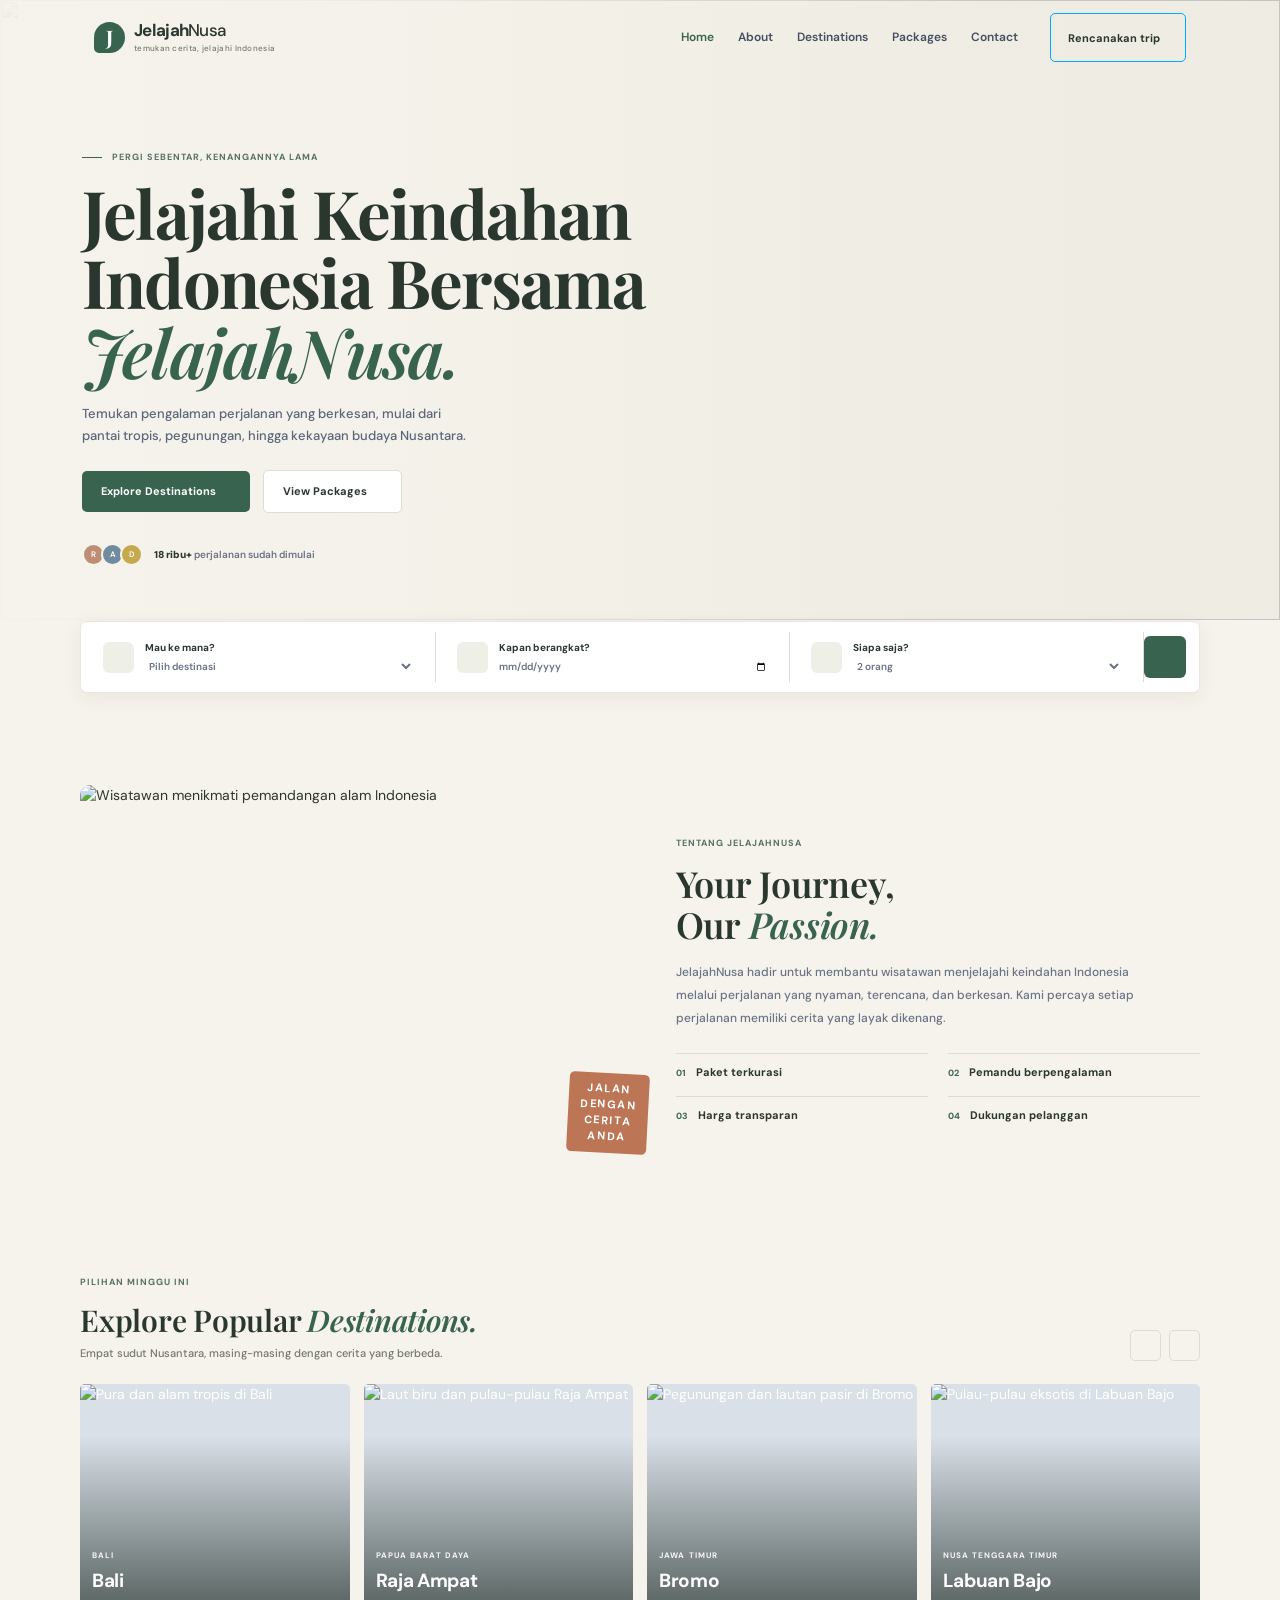
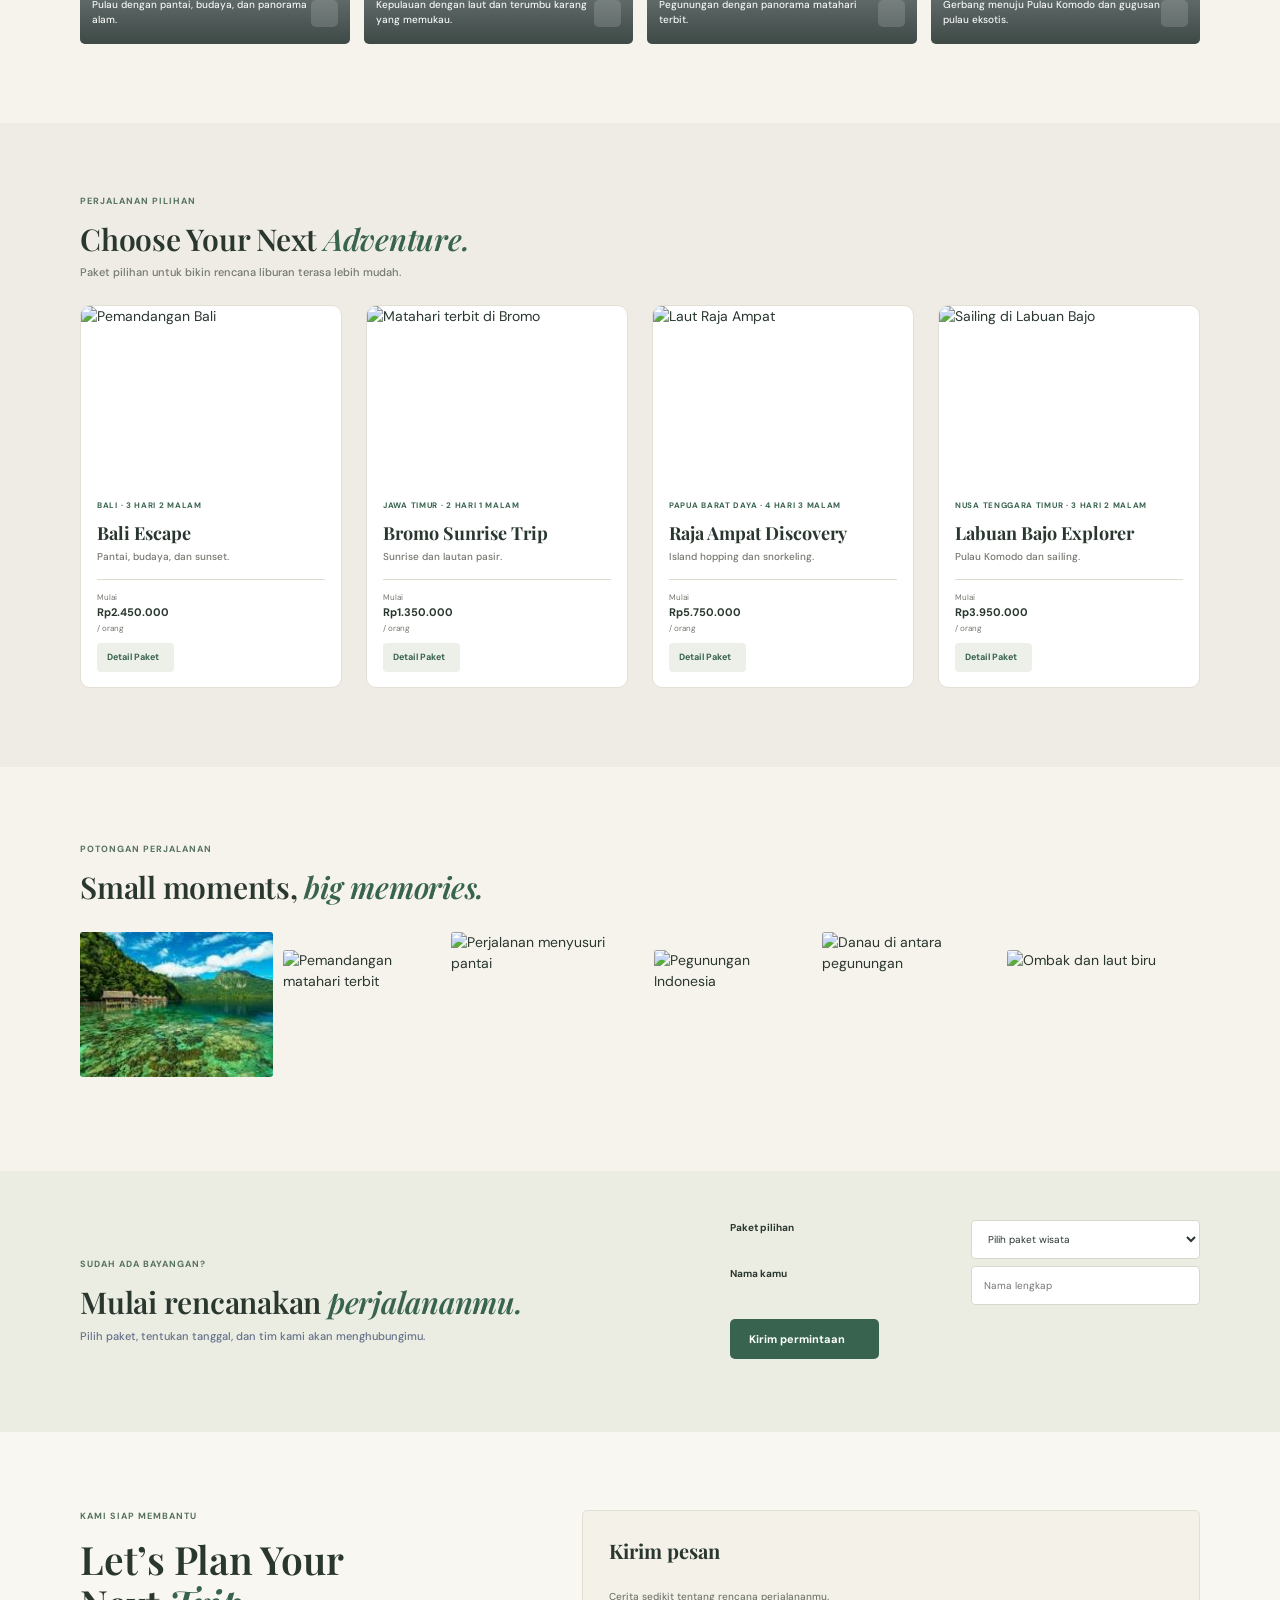
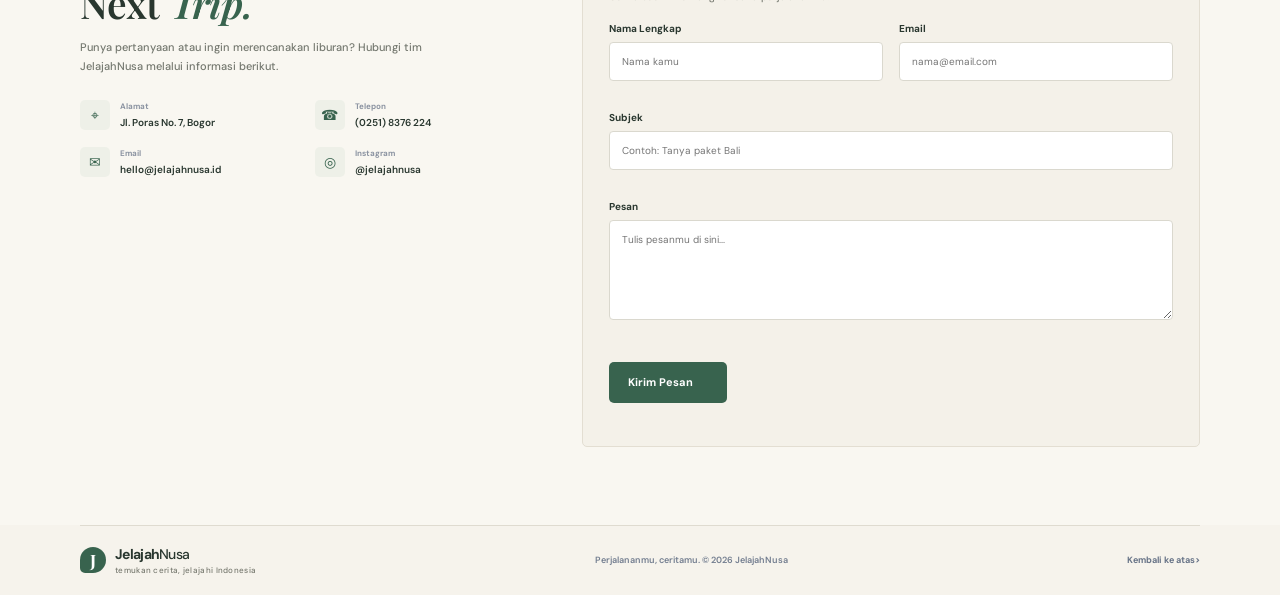
==== commit 06508afa: "pesan perubahan" ====
--- a/index.html
+++ b/index.html
@@ -21,11 +21,11 @@
           <button class="navbar-toggler" type="button" data-bs-toggle="collapse" data-bs-target="#main-nav" aria-controls="main-nav" aria-expanded="false" aria-label="Buka navigasi"><span class="navbar-toggler-icon"></span></button>
           <div class="collapse navbar-collapse" id="main-nav">
             <ul class="navbar-nav ms-auto align-items-lg-center gap-lg-4">
-              <li class="nav-item"><a class="nav-link active" href="#home">Home</a></li>
-              <li class="nav-item"><a class="nav-link" href="#about">About</a></li>
-              <li class="nav-item"><a class="nav-link" href="#destinations">Destinations</a></li>
-              <li class="nav-item"><a class="nav-link" href="#packages">Packages</a></li>
-              <li class="nav-item"><a class="nav-link" href="#contact">Contact</a></li>
+              <li class="nav-item"><a class="nav-link active" href="#home"><i class="fa-solid fa-house"></i>Home</a></li>
+              <li class="nav-item"><a class="nav-link" href="#about"><i class="fa-solid fa-circle-info"></i>About</a></li>
+              <li class="nav-item"><a class="nav-link" href="#destinations"><i class="fa-solid fa-map-location-dot"></i>Destinations</a></li>
+              <li class="nav-item"><a class="nav-link" href="#packages"><i class="fa-solid fa-cube"></i>Packages</a></li>
+              <li class="nav-item"><a class="nav-link" href="#contact"><i class="fa-solid fa-phone"></i>Contact</a></li>
               <li class="nav-item ms-lg-2"><a class="nav-cta" href="#packages">Rencanakan trip <span><i class="fa-solid fa-right-long"></i></span></a></li>
             </ul>
           </div>
@@ -35,7 +35,7 @@
 
     <main>
       <section class="hero" id="home">
-        <picture class="hero-photo"><img src="https://i.pinimg.com/1200x/64/92/21/649221c374ebf638fee15ec3225466e9.jpg" srcset="assets/images/hero-kelingking-640.jpg 640w, assets/images/hero-kelingking-960.jpg 960w, assets/images/hero-kelingking-1200.jpg 1200w" sizes="(max-width: 767px) 100vw, 64vw" alt="Pantai Kelingking di Nusa Penida, Bali, saat matahari terbenam" fetchpriority="high" /></picture>
+        <picture class="hero-photo"><img src="https://i.pinimg.com/1200x/64/92/21/649221c374ebf638fee15ec3225466e9.jpg"></picture>
         <div class="hero-wash"></div>
         <div class="container-xl hero-inner">
           <div class="hero-copy">
@@ -46,52 +46,50 @@
             <div class="hero-note"><div class="avatar-stack"><i>R</i><i>A</i><i>D</i></div><span><b>18 ribu+</b> perjalanan sudah dimulai</span></div>
           </div>
         </div>
-        <div class="photo-caption"><span class="caption-line"></span><span>Pantai Kelingking, Nusa Penida<br /><small>Bali, menjelang matahari terbenam</small></span></div>
-        <a class="photo-play" href="#gallery" aria-label="Lihat galeri perjalanan"><span>↓</span></a>
       </section>
 
       <section class="search-panel container-xl" aria-label="Cari perjalanan" style="margin-top: 1px;">
-        <div class="search-field"><span class="field-icon">⌖</span><span><small>Mau ke mana?</small><select id="destination-select" aria-label="Pilih destinasi"><option value="">Pilih destinasi</option><option>Bali</option><option>Raja Ampat</option><option>Bromo</option><option>Labuan Bajo</option></select></span></div>
-        <div class="search-field"><span class="field-icon">▦</span><span><small>Kapan berangkat?</small><input type="date" id="departure-date" aria-label="Tanggal keberangkatan" /></span></div>
-        <div class="search-field"><span class="field-icon">♙</span><span><small>Siapa saja?</small><select aria-label="Jumlah peserta"><option>2 orang</option><option>1 orang</option><option>3 orang</option><option>4+ orang</option></select></span></div>
-        <a class="search-button" href="#packages" aria-label="Lihat paket">→</a>
+        <div class="search-field"><span class="field-icon"><i class="fa-solid fa-location-dot"></i></span><span><small>Mau ke mana?</small><select id="destination-select" aria-label="Pilih destinasi"><option value="">Pilih destinasi</option><option>Bali</option><option>Raja Ampat</option><option>Bromo</option><option>Labuan Bajo</option></select></span></div>
+        <div class="search-field"><span class="field-icon"><i class="fa-solid fa-calendar-days"></i></span><span><small>Kapan berangkat?</small><input type="date" id="departure-date" aria-label="Tanggal keberangkatan" /></span></div>
+        <div class="search-field"><span class="field-icon"><i class="fa-solid fa-users"></i></span><span><small>Siapa saja?</small><select aria-label="Jumlah peserta"><option>2 orang</option><option>1 orang</option><option>3 orang</option><option>4+ orang</option></select></span></div>
+        <a class="search-button" href="#packages" aria-label="Lihat paket"><i class="fa-solid fa-arrow-right-long"></i></a>
       </section>
 
       <section class="section-wrap about-section" id="about">
-        <div class="about-photo"><img src="https://i.pinimg.com/1200x/f0/d7/e7/f0d7e76ab383521fa2e633f8d2d73a30.jpg" alt="Wisatawan menikmati pemandangan alam Indonesia" /><span class="photo-stamp">JALAN<br />DENGAN<br />CERITA</span></div>
+        <div class="about-photo"><img src="https://i.pinimg.com/1200x/f0/d7/e7/f0d7e76ab383521fa2e633f8d2d73a30.jpg" alt="Wisatawan menikmati pemandangan alam Indonesia" /><span class="photo-stamp">JALAN<br />DENGAN<br />CERITA<br >ANDA</span></div>
         <div class="about-copy"><p class="eyebrow">TENTANG JELAJAHNUSA</p><h2>Your Journey,<br />Our <em>Passion.</em></h2><p>JelajahNusa hadir untuk membantu wisatawan menjelajahi keindahan Indonesia melalui perjalanan yang nyaman, terencana, dan berkesan. Kami percaya setiap perjalanan memiliki cerita yang layak dikenang.</p><div class="values-grid"><div><span>01</span><b>Paket terkurasi</b></div><div><span>02</span><b>Pemandu berpengalaman</b></div><div><span>03</span><b>Harga transparan</b></div><div><span>04</span><b>Dukungan pelanggan</b></div></div></div>
       </section>
 
       <section class="section-wrap destinations-section" id="destinations">
-        <div class="section-heading"><div><p class="eyebrow">PILIHAN MINGGU INI</p><h2>Explore Popular <em>Destinations.</em></h2><p class="section-lead">Empat sudut Nusantara, masing-masing dengan cerita yang berbeda.</p></div><div class="carousel-controls"><button type="button" class="arrow-btn" id="scroll-left" aria-label="Geser destinasi ke kiri">←</button><button type="button" class="arrow-btn" id="scroll-right" aria-label="Geser destinasi ke kanan">→</button></div></div>
+        <div class="section-heading"><div><p class="eyebrow">PILIHAN MINGGU INI</p><h2>Explore Popular <em>Destinations.</em></h2><p class="section-lead">Empat sudut Nusantara, masing-masing dengan cerita yang berbeda.</p></div><div class="carousel-controls"><button type="button" class="arrow-btn" id="scroll-left" aria-label="Geser destinasi ke kiri"><i class="fa-solid fa-arrow-left-long"></i></button><button type="button" class="arrow-btn" id="scroll-right" aria-label="Geser destinasi ke kanan"><i class="fa-solid fa-arrow-right-long"></i></button></div></div>
         <div class="destination-grid" id="destination-grid">
-          <article class="destination-card"><img src="https://images.unsplash.com/photo-1537996194471-e657df975ab4?auto=format&fit=crop&w=720&q=85" alt="Pura dan alam tropis di Bali" /><div class="card-overlay"><span class="tag">BALI</span><h3>Bali</h3><p>Pulau dengan pantai, budaya, dan panorama alam.</p><a href="#packages" class="card-link" aria-label="Lihat paket Bali">↗</a></div></article>
-          <article class="destination-card"><img src="https://images.unsplash.com/photo-1516690561799-46d8f74f9abf?auto=format&fit=crop&w=720&q=85" alt="Laut biru dan pulau-pulau Raja Ampat" /><div class="card-overlay"><span class="tag">PAPUA BARAT DAYA</span><h3>Raja Ampat</h3><p>Kepulauan dengan laut dan terumbu karang yang memukau.</p><a href="#packages" class="card-link" aria-label="Lihat paket Raja Ampat">↗</a></div></article>
-          <article class="destination-card"><img src="https://i.pinimg.com/1200x/66/06/a3/6606a330b68dea492f2bc4a0b0bcd77e.jpg" alt="Pegunungan dan lautan pasir di Bromo" /><div class="card-overlay"><span class="tag">JAWA TIMUR</span><h3>Bromo</h3><p>Pegunungan dengan panorama matahari terbit.</p><a href="#packages" class="card-link" aria-label="Lihat paket Bromo">↗</a></div></article>
-          <article class="destination-card"><img src="https://images.unsplash.com/photo-1518548419970-58e3b4079ab2?auto=format&fit=crop&w=720&q=85" alt="Pulau-pulau eksotis di Labuan Bajo" /><div class="card-overlay"><span class="tag">NUSA TENGGARA TIMUR</span><h3>Labuan Bajo</h3><p>Gerbang menuju Pulau Komodo dan gugusan pulau eksotis.</p><a href="#packages" class="card-link" aria-label="Lihat paket Labuan Bajo">↗</a></div></article>
+          <article class="destination-card"><img src="https://images.unsplash.com/photo-1537996194471-e657df975ab4?auto=format&fit=crop&w=720&q=85" alt="Pura dan alam tropis di Bali" /><div class="card-overlay"><span class="tag">BALI</span><h3>Bali</h3><p>Pulau dengan pantai, budaya, dan panorama alam.</p><a href="berita.html" class="card-link" aria-label="Lihat paket Bali"><i class="fa-solid fa-arrow-right-long"></i></a></div></article>
+          <article class="destination-card"><img src="https://images.unsplash.com/photo-1516690561799-46d8f74f9abf?auto=format&fit=crop&w=720&q=85" alt="Laut biru dan pulau-pulau Raja Ampat" /><div class="card-overlay"><span class="tag">PAPUA BARAT DAYA</span><h3>Raja Ampat</h3><p>Kepulauan dengan laut dan terumbu karang yang memukau.</p><a href="berita.html" class="card-link" aria-label="Lihat paket Raja Ampat"><i class="fa-solid fa-arrow-right-long"></i></a></div></article>
+          <article class="destination-card"><img src="https://i.pinimg.com/1200x/66/06/a3/6606a330b68dea492f2bc4a0b0bcd77e.jpg" alt="Pegunungan dan lautan pasir di Bromo" /><div class="card-overlay"><span class="tag">JAWA TIMUR</span><h3>Bromo</h3><p>Pegunungan dengan panorama matahari terbit.</p><a href="berita.html" class="card-link" aria-label="Lihat paket Bromo"><i class="fa-solid fa-arrow-right-long"></i></a></div></article>
+          <article class="destination-card"><img src="https://images.unsplash.com/photo-1518548419970-58e3b4079ab2?auto=format&fit=crop&w=720&q=85" alt="Pulau-pulau eksotis di Labuan Bajo" /><div class="card-overlay"><span class="tag">NUSA TENGGARA TIMUR</span><h3>Labuan Bajo</h3><p>Gerbang menuju Pulau Komodo dan gugusan pulau eksotis.</p><a href="berita.html" class="card-link" aria-label="Lihat paket Labuan Bajo"><i class="fa-solid fa-arrow-right-long"></i></a></div></article>
         </div>
       </section>
 
       <section class="packages-section" id="packages"><div class="section-wrap"><div class="section-heading"><div><p class="eyebrow">PERJALANAN PILIHAN</p><h2>Choose Your Next <em>Adventure.</em></h2><p class="section-lead">Paket pilihan untuk bikin rencana liburan terasa lebih mudah.</p></div></div>
         <div class="row g-4 package-grid">
-          <div class="col-12 col-sm-6 col-xl-3"><article class="package-card"><img src="https://images.unsplash.com/photo-1537996194471-e657df975ab4?auto=format&fit=crop&w=720&q=85" alt="Pemandangan Bali" /><div class="package-body"><span class="package-location">BALI · 3 HARI 2 MALAM</span><h3>Bali Escape</h3><p>Pantai, budaya, dan sunset.</p><div class="package-bottom"><span>Mulai <b>Rp2.450.000</b><small>/ orang</small></span><button class="detail-button" data-package="bali">Detail Paket <span>→</span></button></div></div></article></div>
-          <div class="col-12 col-sm-6 col-xl-3"><article class="package-card"><img src="https://i.pinimg.com/1200x/66/06/a3/6606a330b68dea492f2bc4a0b0bcd77e.jpg" alt="Matahari terbit di Bromo" /><div class="package-body"><span class="package-location">JAWA TIMUR · 2 HARI 1 MALAM</span><h3>Bromo Sunrise Trip</h3><p>Sunrise dan lautan pasir.</p><div class="package-bottom"><span>Mulai <b>Rp1.350.000</b><small>/ orang</small></span><button class="detail-button" data-package="bromo">Detail Paket <span>→</span></button></div></div></article></div>
-          <div class="col-12 col-sm-6 col-xl-3"><article class="package-card"><img src="https://images.unsplash.com/photo-1516690561799-46d8f74f9abf?auto=format&fit=crop&w=720&q=85" alt="Laut Raja Ampat" /><div class="package-body"><span class="package-location">PAPUA BARAT DAYA · 4 HARI 3 MALAM</span><h3>Raja Ampat Discovery</h3><p>Island hopping dan snorkeling.</p><div class="package-bottom"><span>Mulai <b>Rp5.750.000</b><small>/ orang</small></span><button class="detail-button" data-package="raja">Detail Paket <span>→</span></button></div></div></article></div>
-          <div class="col-12 col-sm-6 col-xl-3"><article class="package-card"><img src="https://images.unsplash.com/photo-1518548419970-58e3b4079ab2?auto=format&fit=crop&w=720&q=85" alt="Sailing di Labuan Bajo" /><div class="package-body"><span class="package-location">NUSA TENGGARA TIMUR · 3 HARI 2 MALAM</span><h3>Labuan Bajo Explorer</h3><p>Pulau Komodo dan sailing.</p><div class="package-bottom"><span>Mulai <b>Rp3.950.000</b><small>/ orang</small></span><button class="detail-button" data-package="bajo">Detail Paket <span>→</span></button></div></div></article></div>
+          <div class="col-12 col-sm-6 col-xl-3"><article class="package-card"><img src="https://images.unsplash.com/photo-1537996194471-e657df975ab4?auto=format&fit=crop&w=720&q=85" alt="Pemandangan Bali" /><div class="package-body"><span class="package-location">BALI · 3 HARI 2 MALAM</span><h3>Bali Escape</h3><p>Pantai, budaya, dan sunset.</p><div class="package-bottom"><span>Mulai <b>Rp2.450.000</b><small>/ orang</small></span><button class="detail-button" data-package="bali">Detail Paket <span><i class="fa-solid fa-arrow-right-long"></i></span></button></div></div></article></div>
+          <div class="col-12 col-sm-6 col-xl-3"><article class="package-card"><img src="https://i.pinimg.com/1200x/66/06/a3/6606a330b68dea492f2bc4a0b0bcd77e.jpg" alt="Matahari terbit di Bromo" /><div class="package-body"><span class="package-location">JAWA TIMUR · 2 HARI 1 MALAM</span><h3>Bromo Sunrise Trip</h3><p>Sunrise dan lautan pasir.</p><div class="package-bottom"><span>Mulai <b>Rp1.350.000</b><small>/ orang</small></span><button class="detail-button" data-package="bromo">Detail Paket <span><i class="fa-solid fa-arrow-right-long"></i></span></button></div></div></article></div>
+          <div class="col-12 col-sm-6 col-xl-3"><article class="package-card"><img src="https://images.unsplash.com/photo-1516690561799-46d8f74f9abf?auto=format&fit=crop&w=720&q=85" alt="Laut Raja Ampat" /><div class="package-body"><span class="package-location">PAPUA BARAT DAYA · 4 HARI 3 MALAM</span><h3>Raja Ampat Discovery</h3><p>Island hopping dan snorkeling.</p><div class="package-bottom"><span>Mulai <b>Rp5.750.000</b><small>/ orang</small></span><button class="detail-button" data-package="raja">Detail Paket <span><i class="fa-solid fa-arrow-right-long"></i></span></button></div></div></article></div>
+          <div class="col-12 col-sm-6 col-xl-3"><article class="package-card"><img src="https://images.unsplash.com/photo-1518548419970-58e3b4079ab2?auto=format&fit=crop&w=720&q=85" alt="Sailing di Labuan Bajo" /><div class="package-body"><span class="package-location">NUSA TENGGARA TIMUR · 3 HARI 2 MALAM</span><h3>Labuan Bajo Explorer</h3><p>Pulau Komodo dan sailing.</p><div class="package-bottom"><span>Mulai <b>Rp3.950.000</b><small>/ orang</small></span><button class="detail-button" data-package="bajo">Detail Paket <span><i class="fa-solid fa-arrow-right-long"></i></span></button></div></div></article></div>
         </div>
       </div></section>
 
-      <section class="section-wrap gallery-section" id="gallery"><div class="section-heading"><div><p class="eyebrow">POTONGAN PERJALANAN</p><h2>Small moments, <em>big memories.</em></h2></div></div><div class="gallery-grid"><img src="https://images.unsplash.com/photo-1530789253388-582c481c54b0?auto=format&fit=crop&w=500&q=80" alt="Menyusuri alam bersama teman" /><img src="https://images.unsplash.com/photo-1500530855697-b586d89ba3ee?auto=format&fit=crop&w=500&q=80" alt="Pemandangan matahari terbit" /><img src="https://images.unsplash.com/photo-1473116763249-2faaef81ccda?auto=format&fit=crop&w=500&q=80" alt="Perjalanan menyusuri pantai" /><img src="https://images.unsplash.com/photo-1464822759023-fed622ff2c3b?auto=format&fit=crop&w=500&q=80" alt="Pegunungan Indonesia" /><img src="https://images.unsplash.com/photo-1501785888041-af3ef285b470?auto=format&fit=crop&w=500&q=80" alt="Danau di antara pegunungan" /><img src="https://images.unsplash.com/photo-1518837695005-2083093ee35b?auto=format&fit=crop&w=500&q=80" alt="Ombak dan laut biru" /></div></section>
+      <section class="section-wrap gallery-section" id="gallery"><div class="section-heading"><div><p class="eyebrow">POTONGAN PERJALANAN</p><h2>Small moments, <em>big memories.</em></h2></div></div><div class="gallery-grid"><img src="[data-uri]" alt="Menyusuri alam bersama teman" /><img src="https://www.pakettourbelitung.net/wp-content/uploads/2018/08/pulau-belitung-dan-alamnya-e1534127393983.jpg" alt="Pemandangan matahari terbit" /><img src="https://encrypted-tbn0.gstatic.com/images?q=tbn:ANd9GcQMjkvf2e6_PcF48mfZ-pw85jrxz5xVgF2KQ8sDQoE26A&s=10" alt="Perjalanan menyusuri pantai" /><img src="https://encrypted-tbn0.gstatic.com/images?q=tbn:ANd9GcTfxrzGWUYWl7n61JCxP6W2OgWWWFjWH_5SxS0w0_mAtA&s=10" alt="Pegunungan Indonesia" /><img src="https://superlive.id/storage/superadventure/2020/07/09/03226179fe63.jpg" alt="Danau di antara pegunungan" /><img src="https://img.cnt.traveloka.com/tvlk/dam/i/01kkh1dsyk1p31s1ytn6dt50b8.png" alt="Ombak dan laut biru" /></div></section>
 
-      <section class="booking-band"><div class="section-wrap booking-inner"><div><p class="eyebrow">SUDAH ADA BAYANGAN?</p><h2>Mulai rencanakan <em>perjalananmu.</em></h2><p>Pilih paket, tentukan tanggal, dan tim kami akan menghubungimu.</p></div><form id="booking-form" class="booking-form"><label for="booking-package">Paket pilihan</label><select id="booking-package" required><option value="">Pilih paket wisata</option><option>Bali Escape</option><option>Bromo Sunrise Trip</option><option>Raja Ampat Discovery</option><option>Labuan Bajo Explorer</option></select><label for="booking-name">Nama kamu</label><input id="booking-name" type="text" placeholder="Nama lengkap" required /><button type="submit" class="primary-button">Kirim permintaan <span>→</span></button><p class="form-feedback" id="booking-feedback" role="status"></p></form></div></section>
+      <section class="booking-band"><div class="section-wrap booking-inner"><div><p class="eyebrow">SUDAH ADA BAYANGAN?</p><h2>Mulai rencanakan <em>perjalananmu.</em></h2><p>Pilih paket, tentukan tanggal, dan tim kami akan menghubungimu.</p></div><form id="booking-form" class="booking-form"><label for="booking-package">Paket pilihan</label><select id="booking-package" required><option value="">Pilih paket wisata</option><option>Bali Escape</option><option>Bromo Sunrise Trip</option><option>Raja Ampat Discovery</option><option>Labuan Bajo Explorer</option></select><label for="booking-name">Nama kamu</label><input id="booking-name" type="text" placeholder="Nama lengkap" required /><button type="submit" class="primary-button">Kirim permintaan <span><i class="fa-solid fa-arrow-right-long"></i></span></button><p class="form-feedback" id="booking-feedback" role="status"></p></form></div></section>
 
       <section class="contact-section" id="contact"><div class="section-wrap contact-inner"><div class="contact-copy"><p class="eyebrow">KAMI SIAP MEMBANTU</p><h2>Let’s Plan Your<br />Next <em>Trip.</em></h2><p>Punya pertanyaan atau ingin merencanakan liburan? Hubungi tim JelajahNusa melalui informasi berikut.</p><div class="contact-list"><div><span>⌖</span><p><small>Alamat</small>Jl. Poras No. 7, Bogor</p></div><div><span>☎</span><p><small>Telepon</small><a href="tel:+622518376224">(0251) 8376 224</a></p></div><div><span>✉</span><p><small>Email</small><a href="mailto:hello@jelajahnusa.id">hello@jelajahnusa.id</a></p></div><div><span>◎</span><p><small>Instagram</small><a href="https://instagram.com/jelajahnusa">@jelajahnusa</a></p></div></div></div>
-          <form class="contact-form" id="contact-form" novalidate><h3>Kirim pesan</h3><p class="form-intro">Cerita sedikit tentang rencana perjalananmu.</p><div class="row g-3"><div class="col-md-6"><label for="contact-name">Nama Lengkap</label><input id="contact-name" name="name" type="text" placeholder="Nama kamu" required /><small class="error-message"></small></div><div class="col-md-6"><label for="contact-email">Email</label><input id="contact-email" name="email" type="email" placeholder="nama@email.com" required /><small class="error-message"></small></div><div class="col-12"><label for="contact-subject">Subjek</label><input id="contact-subject" name="subject" type="text" placeholder="Contoh: Tanya paket Bali" required /><small class="error-message"></small></div><div class="col-12"><label for="contact-message">Pesan</label><textarea id="contact-message" name="message" rows="4" placeholder="Tulis pesanmu di sini..." required></textarea><small class="error-message"></small></div><div class="col-12"><button type="submit" class="primary-button">Kirim Pesan <span>→</span></button><p class="form-feedback" id="contact-feedback" role="status"></p></div></div></form>
+          <form class="contact-form" id="contact-form" novalidate><h3>Kirim pesan</h3><br><p class="form-intro">Cerita sedikit tentang rencana perjalananmu.</p><div class="row g-3"><div class="col-md-6"><label for="contact-name">Nama Lengkap</label><input id="contact-name" name="name" type="text" placeholder="Nama kamu" required /><small class="error-message"></small></div><div class="col-md-6"><label for="contact-email">Email</label><input id="contact-email" name="email" type="email" placeholder="nama@email.com" required /><small class="error-message"></small></div><div class="col-12"><label for="contact-subject">Subjek</label><input id="contact-subject" name="subject" type="text" placeholder="Contoh: Tanya paket Bali" required /><small class="error-message"></small></div><div class="col-12"><label for="contact-message">Pesan</label><textarea id="contact-message" name="message" rows="4" placeholder="Tulis pesanmu di sini..." required></textarea><small class="error-message"></small></div><div class="col-12"><button type="submit" class="primary-button">Kirim Pesan <span><i class="fa-solid fa-arrow-right-long"></i></span></button><p class="form-feedback" id="contact-feedback" role="status"></p></div></div></form>
         </div></section>
     </main>
-    <footer><a class="brand footer-brand" href="#home"><span class="brand-mark">J</span><span>Jelajah<span class="brand-light">Nusa</span><small>temukan cerita, jelajahi Indonesia</small></span></a><p>Perjalananmu, ceritamu. © 2026 JelajahNusa</p><a href="#home" class="back-top">Kembali ke atas ↑</a></footer>
+    <footer><a class="brand footer-brand" href="#home"><span class="brand-mark">J</span><span>Jelajah<span class="brand-light">Nusa</span><small>temukan cerita, jelajahi Indonesia</small></span></a><p>Perjalananmu, ceritamu. © 2026 JelajahNusa</p><a href="#home" class="back-top">Kembali ke atas><i class="fa-solid fa-arrow-up"></i></a></footer>
 
-    <div class="modal fade" id="package-modal" tabindex="-1" aria-labelledby="modal-title" aria-hidden="true"><div class="modal-dialog modal-dialog-centered modal-lg"><div class="modal-content package-modal-content"><button type="button" class="modal-close" data-bs-dismiss="modal" aria-label="Tutup">×</button><img id="modal-image" class="modal-image" src="" alt="" /><div class="modal-body"><p class="eyebrow" id="modal-location"></p><h2 id="modal-title"></h2><p class="modal-description" id="modal-description"></p><div class="modal-facts"><span>Durasi <b id="modal-duration"></b></span><span>Harga/orang <b id="modal-price"></b></span></div><h3>Termasuk dalam paket</h3><ul id="modal-includes"></ul><div class="modal-actions"><button type="button" class="secondary-button" data-bs-dismiss="modal">Tutup</button><button type="button" class="primary-button" id="modal-book">Pesan Paket <span>→</span></button></div></div></div></div></div>
+    <div class="modal fade" id="package-modal" tabindex="-1" aria-labelledby="modal-title" aria-hidden="true"><div class="modal-dialog modal-dialog-centered modal-lg"><div class="modal-content package-modal-content"><button type="button" class="modal-close" data-bs-dismiss="modal" aria-label="Tutup">×</button><img id="modal-image" class="modal-image" src="" alt="" /><div class="modal-body"><p class="eyebrow" id="modal-location"></p><h2 id="modal-title"></h2><p class="modal-description" id="modal-description"></p><div class="modal-facts"><span>Durasi <b id="modal-duration"></b></span><span>Harga/orang <b id="modal-price"></b></span></div><h3>Termasuk dalam paket</h3><ul id="modal-includes"></ul><div class="modal-actions"><button type="button" class="secondary-button" data-bs-dismiss="modal">Tutup</button><button type="button" class="primary-button" id="modal-book">Pesan Paket <span><i class="fa-solid fa-arrow-right-long"></i></span></button></div></div></div></div></div>
     <div class="toast-container position-fixed bottom-0 end-0 p-3"><div id="site-toast" class="toast text-bg-success border-0" role="status" aria-live="polite" aria-atomic="true"><div class="d-flex"><div class="toast-body" id="toast-message">Permintaan berhasil disimulasikan.</div><button type="button" class="btn-close btn-close-white me-2 m-auto" data-bs-dismiss="toast" aria-label="Tutup"></button></div></div></div>
     <script src="https://cdn.jsdelivr.net/npm/bootstrap@5.3.3/dist/js/bootstrap.bundle.min.js"></script>
     <script src="assets/js/script.js"></script>
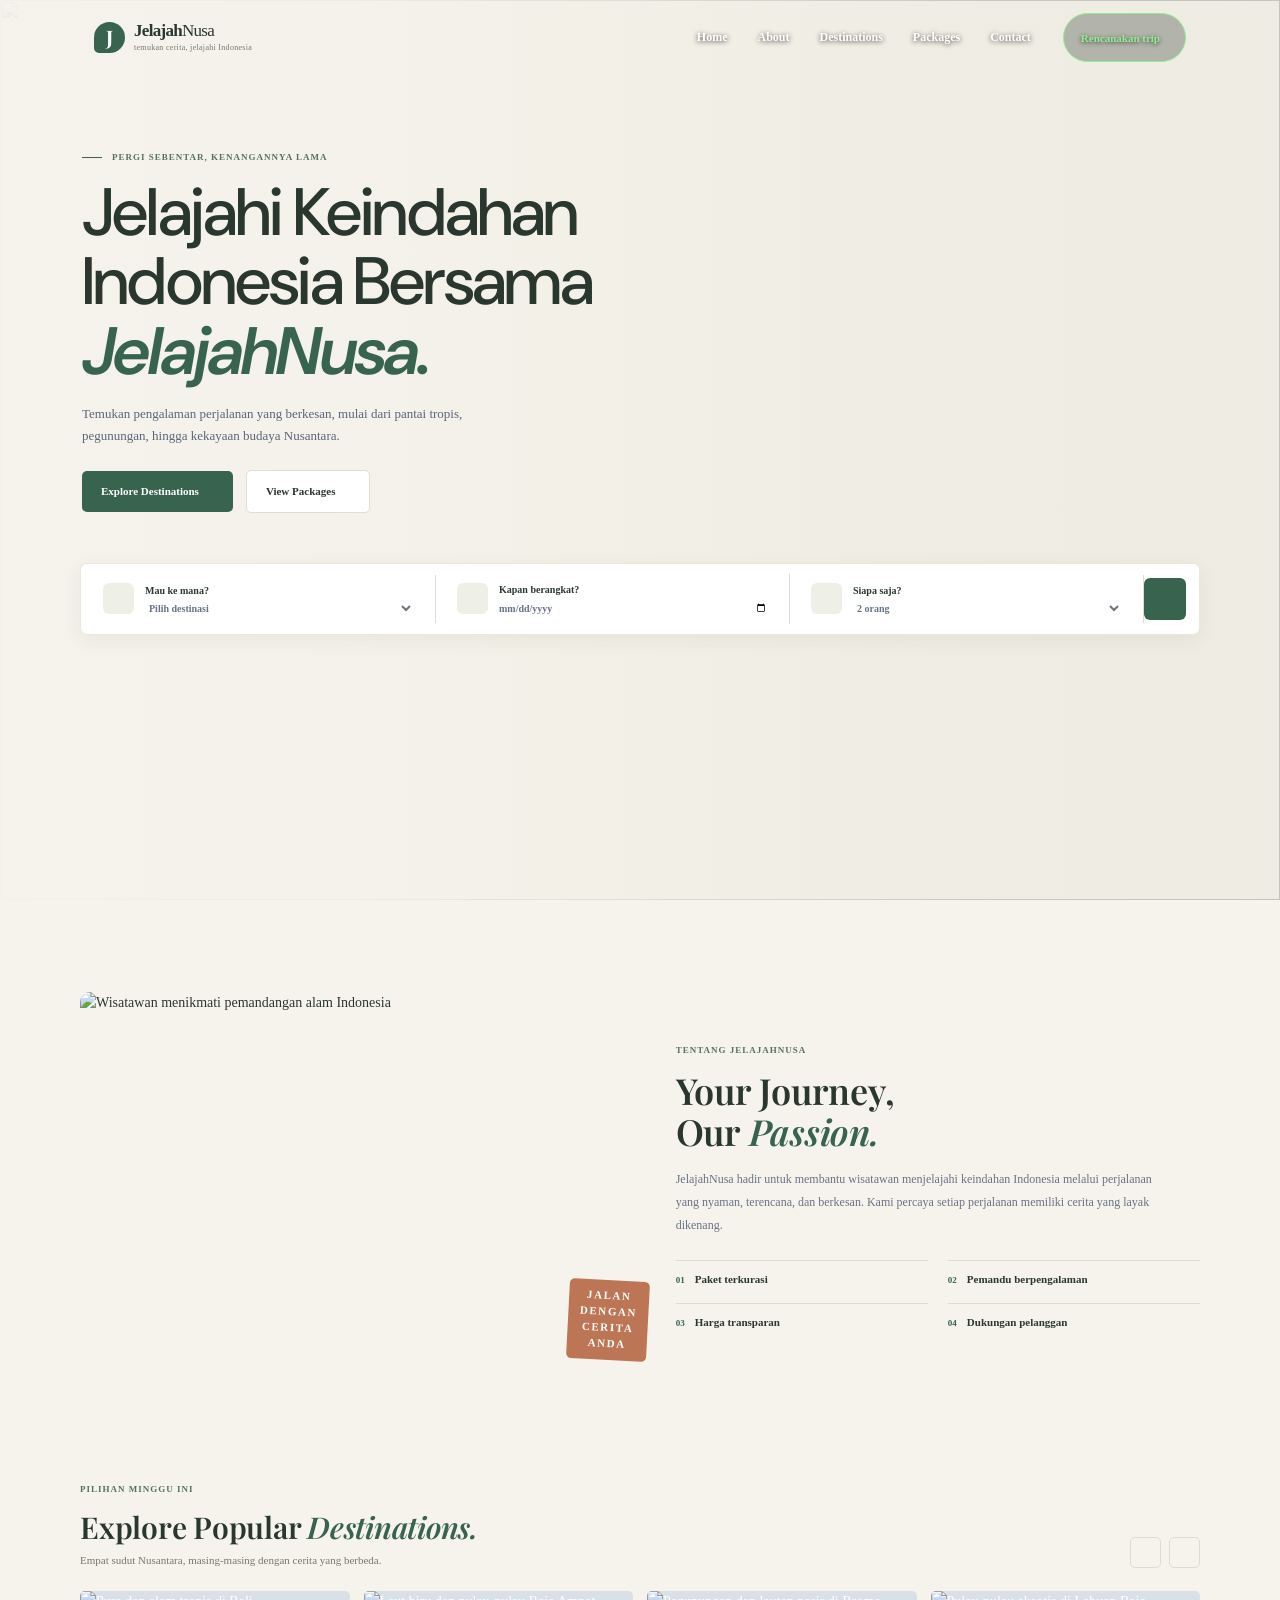
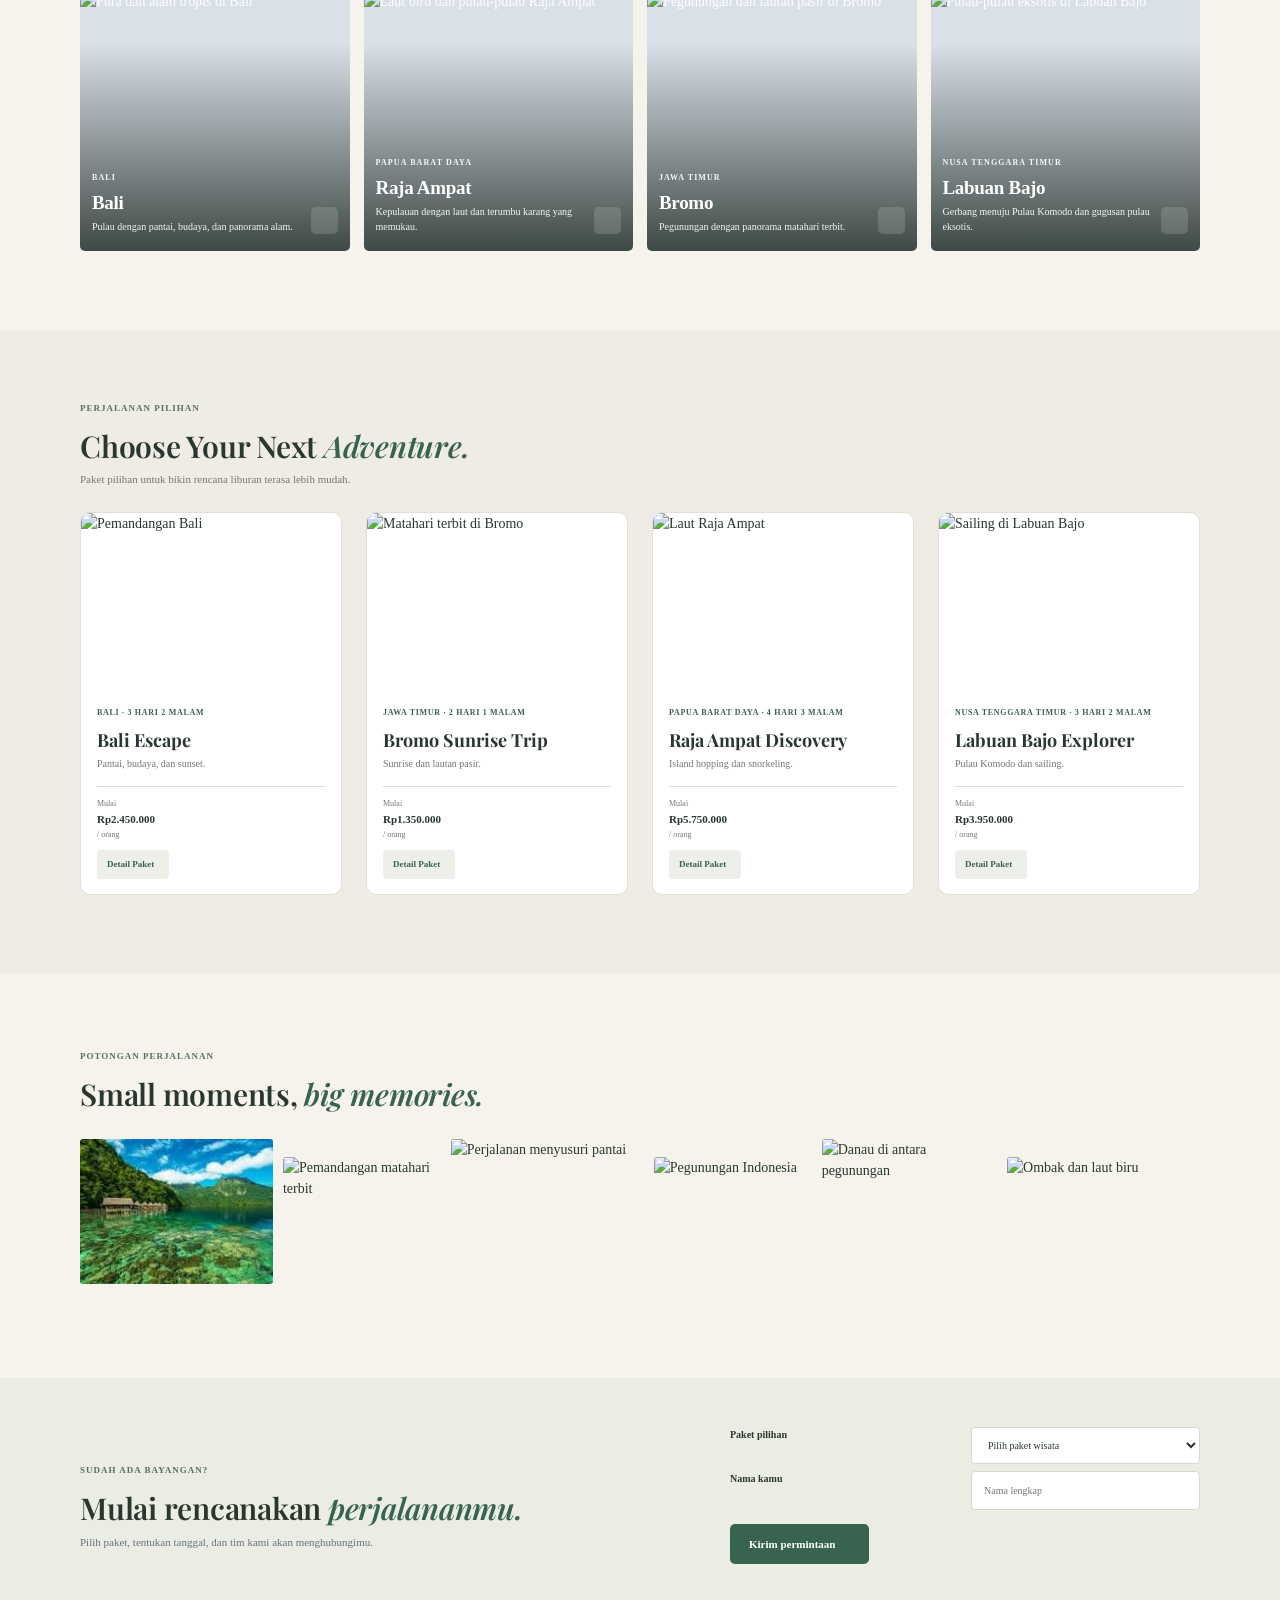
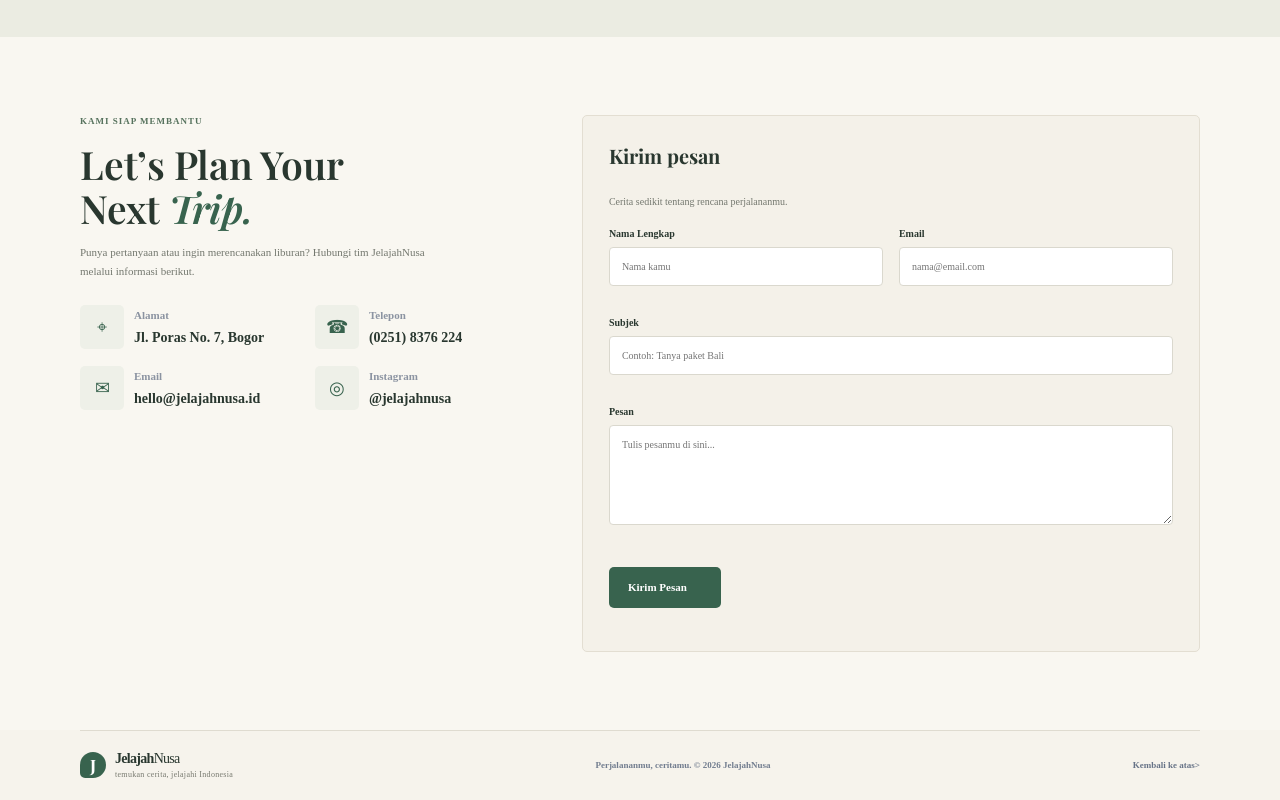
==== commit e03aabde: "pesan perubahan" ====
--- a/index.html
+++ b/index.html
@@ -35,26 +35,23 @@
 
     <main>
       <section class="hero" id="home">
-        <picture class="hero-photo"><img src="https://i.pinimg.com/1200x/64/92/21/649221c374ebf638fee15ec3225466e9.jpg"></picture>
+        <picture class="hero-photo"><img src="https://i.pinimg.com/1200x/35/18/42/351842ed775b052fea14dc04d09f27d4.jpg"></picture>
         <div class="hero-wash"></div>
         <div class="container-xl hero-inner">
           <div class="hero-copy">
             <p class="eyebrow"><span></span> PERGI SEBENTAR, KENANGANNYA LAMA</p>
-            <h1>Jelajahi Keindahan<br />Indonesia Bersama<br /><em>JelajahNusa.</em></h1>
+            <h1 class="text-home">Jelajahi Keindahan<br />Indonesia Bersama<br /><em>JelajahNusa.</em></h1>
             <p class="hero-intro">Temukan pengalaman perjalanan yang berkesan, mulai dari pantai tropis, pegunungan, hingga kekayaan budaya Nusantara.</p>
             <div class="hero-actions"><a class="primary-button" href="#destinations">Explore Destinations <span><i class="fa-solid fa-right-long"></i></span></a><a class="secondary-button" href="#packages">View Packages <span><i class="fa-solid fa-right-long"></i></span></a></div>
-            <div class="hero-note"><div class="avatar-stack"><i>R</i><i>A</i><i>D</i></div><span><b>18 ribu+</b> perjalanan sudah dimulai</span></div>
           </div>
         </div>
+        <section class="search-panel container-xl" aria-label="Cari perjalanan">
+          <div class="search-field"><span class="field-icon"><i class="fa-solid fa-location-dot"></i></span><span><small>Mau ke mana?</small><select id="destination-select" aria-label="Pilih destinasi"><option value="">Pilih destinasi</option><option>Bali</option><option>Raja Ampat</option><option>Bromo</option><option>Labuan Bajo</option></select></span></div>
+          <div class="search-field"><span class="field-icon"><i class="fa-solid fa-calendar-days"></i></span><span><small>Kapan berangkat?</small><input type="date" id="departure-date" aria-label="Tanggal keberangkatan" /></span></div>
+          <div class="search-field"><span class="field-icon"><i class="fa-solid fa-users"></i></span><span><small>Siapa saja?</small><select aria-label="Jumlah peserta"><option>2 orang</option><option>1 orang</option><option>3 orang</option><option>4+ orang</option></select></span></div>
+        <a class="search-button" href="#packages" aria-label="Lihat paket"><i class="fa-solid fa-arrow-right-long"></i></a>
+        </section>
       </section>
-
-      <section class="search-panel container-xl" aria-label="Cari perjalanan" style="margin-top: 1px;">
-        <div class="search-field"><span class="field-icon"><i class="fa-solid fa-location-dot"></i></span><span><small>Mau ke mana?</small><select id="destination-select" aria-label="Pilih destinasi"><option value="">Pilih destinasi</option><option>Bali</option><option>Raja Ampat</option><option>Bromo</option><option>Labuan Bajo</option></select></span></div>
-        <div class="search-field"><span class="field-icon"><i class="fa-solid fa-calendar-days"></i></span><span><small>Kapan berangkat?</small><input type="date" id="departure-date" aria-label="Tanggal keberangkatan" /></span></div>
-        <div class="search-field"><span class="field-icon"><i class="fa-solid fa-users"></i></span><span><small>Siapa saja?</small><select aria-label="Jumlah peserta"><option>2 orang</option><option>1 orang</option><option>3 orang</option><option>4+ orang</option></select></span></div>
-        <a class="search-button" href="#packages" aria-label="Lihat paket"><i class="fa-solid fa-arrow-right-long"></i></a>
-      </section>
-
       <section class="section-wrap about-section" id="about">
         <div class="about-photo"><img src="https://i.pinimg.com/1200x/f0/d7/e7/f0d7e76ab383521fa2e633f8d2d73a30.jpg" alt="Wisatawan menikmati pemandangan alam Indonesia" /><span class="photo-stamp">JALAN<br />DENGAN<br />CERITA<br >ANDA</span></div>
         <div class="about-copy"><p class="eyebrow">TENTANG JELAJAHNUSA</p><h2>Your Journey,<br />Our <em>Passion.</em></h2><p>JelajahNusa hadir untuk membantu wisatawan menjelajahi keindahan Indonesia melalui perjalanan yang nyaman, terencana, dan berkesan. Kami percaya setiap perjalanan memiliki cerita yang layak dikenang.</p><div class="values-grid"><div><span>01</span><b>Paket terkurasi</b></div><div><span>02</span><b>Pemandu berpengalaman</b></div><div><span>03</span><b>Harga transparan</b></div><div><span>04</span><b>Dukungan pelanggan</b></div></div></div>
@@ -92,6 +89,6 @@
     <div class="modal fade" id="package-modal" tabindex="-1" aria-labelledby="modal-title" aria-hidden="true"><div class="modal-dialog modal-dialog-centered modal-lg"><div class="modal-content package-modal-content"><button type="button" class="modal-close" data-bs-dismiss="modal" aria-label="Tutup">×</button><img id="modal-image" class="modal-image" src="" alt="" /><div class="modal-body"><p class="eyebrow" id="modal-location"></p><h2 id="modal-title"></h2><p class="modal-description" id="modal-description"></p><div class="modal-facts"><span>Durasi <b id="modal-duration"></b></span><span>Harga/orang <b id="modal-price"></b></span></div><h3>Termasuk dalam paket</h3><ul id="modal-includes"></ul><div class="modal-actions"><button type="button" class="secondary-button" data-bs-dismiss="modal">Tutup</button><button type="button" class="primary-button" id="modal-book">Pesan Paket <span><i class="fa-solid fa-arrow-right-long"></i></span></button></div></div></div></div></div>
     <div class="toast-container position-fixed bottom-0 end-0 p-3"><div id="site-toast" class="toast text-bg-success border-0" role="status" aria-live="polite" aria-atomic="true"><div class="d-flex"><div class="toast-body" id="toast-message">Permintaan berhasil disimulasikan.</div><button type="button" class="btn-close btn-close-white me-2 m-auto" data-bs-dismiss="toast" aria-label="Tutup"></button></div></div></div>
     <script src="https://cdn.jsdelivr.net/npm/bootstrap@5.3.3/dist/js/bootstrap.bundle.min.js"></script>
-    <script src="assets/js/script.js"></script>
+    <script src="script.js"></script>
   </body>
 </html>
--- a/style.css
+++ b/style.css
@@ -1,13 +1,16 @@
 :root{--ink:#172641;--blue:#376bd8;--muted:#687386;--paper:#f7f8fb;--line:#e7eaf0;--serif:"Playfair Display",Georgia,serif}
-*{box-sizing:border-box}html{scroll-behavior:smooth;scroll-padding-top:85px}body{margin:0;background:var(--paper);color:var(--ink);font-family:"DM Sans",sans-serif;font-size:14px;-webkit-font-smoothing:antialiased}a{color:inherit;text-decoration:none}button,input,select,textarea{font:inherit}img{display:block;max-width:100%}.site-header{position:absolute;z-index:5;top:0;left:0;width:100%}.nav-wrap{padding:13px 0}.brand{display:flex;align-items:center;gap:9px;font-size:17px;font-weight:700;line-height:1;color:var(--ink);letter-spacing:-.7px}.brand-mark{width:31px;height:31px;border-radius:50% 50% 50% 8px;background:var(--blue);color:white;display:grid;place-items:center;font-family:var(--serif);font-size:20px;transform:rotate(-8deg)}.brand small{display:block;margin-top:5px;color:#727d8f;font-size:8px;letter-spacing:.3px;font-weight:600}.brand-light{font-weight:500}.navbar .nav-link{font-size:12px;font-weight:600;color:#434e60;padding:10px 0!important}.navbar .nav-link:hover,.navbar .nav-link.active{color:var(--blue)}.nav-cta{font-size:11px;font-weight:700;padding:12px 17px;border:1px solid #dce1ea;border-radius:30px;display:inline-block}.nav-cta span{color:var(--blue);font-size:15px;margin-left:8px}.navbar-toggler{border:0;padding:6px}.hero{height:620px;position:relative;overflow:hidden;background:#e9eff9}.hero-photo{position:absolute;right:0;top:0;width:69%;height:100%;clip-path:ellipse(92% 91% at 75% 49%); border-radius: 20px;}.hero-wash{position:absolute;inset:0;background:linear-gradient(90deg,#f7f8fb 0%,#f7f8fb 27%,rgba(247,248,251,.91) 36%,rgba(247,248,251,.42) 51%,transparent 68%)}.hero-inner{position:relative;z-index:1;padding-top:151px}.hero-copy{max-width:570px}.eyebrow{font-size:9px;letter-spacing:1.5px;font-weight:700;color:var(--blue);margin:0 0 13px}.hero-copy .eyebrow{display:flex;align-items:center;gap:10px}.hero-copy .eyebrow span{display:inline-block;width:20px;height:1px;background:var(--blue)}h1,h2,h3,p{margin-top:0}.hero h1{font:700 clamp(48px,5.8vw,72px)/.99 var(--serif);letter-spacing:-2.5px;margin-bottom:16px}.hero h1 em,h2 em{font-weight:600;color:var(--blue)}.hero-intro{font-size:13px;font-weight:500;line-height:1.75;color:#59667a;max-width:390px;margin-bottom:22px}.hero-actions{display:flex;align-items:center;gap:13px}.primary-button,.secondary-button{display:inline-flex;align-items:center;justify-content:center;gap:18px;border:0;color:white;background:var(--blue);padding:12px 16px 12px 19px;border-radius:25px;font-size:11px;font-weight:700;box-shadow:0 8px 20px #376bd82b;transition:transform .2s,box-shadow .2s}.primary-button:hover{color:white;transform:translateY(-2px);box-shadow:0 11px 25px #376bd840}.primary-button span,.secondary-button span{font-size:15px}.secondary-button{background:#fff;color:var(--ink);box-shadow:0 3px 12px #1d31500d}.secondary-button:hover{color:var(--blue);transform:translateY(-2px)}.hero-note{display:flex;align-items:center;gap:11px;margin-top:30px;color:#687386;font-size:10px;font-weight:600}.hero-note b{color:var(--ink)}.avatar-stack{display:flex;padding-left:4px}.avatar-stack i{font-style:normal;width:23px;height:23px;border-radius:50%;border:2px solid var(--paper);margin-left:-4px;display:grid;place-items:center;color:white;font-size:8px;background:#bd8d74}.avatar-stack i:nth-child(2){background:#708a9e}.avatar-stack i:nth-child(3){background:#c6a84d}.photo-caption{position:absolute;bottom:94px;left:50%;display:flex;align-items:center;gap:11px;color:white;font-size:11px;font-weight:700;text-shadow:0 1px 4px #0008}.caption-line{height:1px;width:34px;background:#fff}.photo-caption small{font-size:9px;font-weight:500;opacity:.92}.photo-play{position:absolute;right:14%;bottom:85px;width:48px;height:48px;border-radius:50%;background:#ffffffed;display:grid;place-items:center;color:var(--blue);font-weight:700;box-shadow:0 4px 20px #0b1a3529}.search-panel{position:relative;z-index:2;display:flex;align-items:center;max-width:1120px;margin:-32px auto 0;background:white;border:1px solid #edf0f5;border-radius:18px;padding:10px 13px 10px 22px;box-shadow:0 15px 38px #1d31500e}.search-field{display:flex;align-items:center;gap:11px;flex:1;padding:8px 21px;border-right:1px solid var(--line);min-width:0}.search-field:first-child{padding-left:0}.field-icon{width:31px;height:31px;background:#f1f5ff;color:var(--blue);border-radius:50%;display:grid;place-items:center;font-size:17px;flex:none}.search-field>span:last-child{display:flex;flex-direction:column;gap:4px;min-width:0;flex:1}.search-field small{font-size:10px;font-weight:700;color:var(--ink)}.search-field input,.search-field select{border:0;background:transparent;outline:0;padding:0;color:#687386;font-size:10px;font-weight:600;width:100%;min-width:100px}.search-button{height:42px;width:42px;border-radius:50%;background:var(--blue);color:white;display:grid;place-items:center;font-size:20px;flex:none;transition:background .2s,transform .2s}.search-button:hover{background:#2858bd;color:white;transform:scale(1.05)}.section-wrap{max-width:1120px;margin-left:auto;margin-right:auto}.about-section{padding:92px 0 70px;display:grid;grid-template-columns:1.02fr .98fr;gap:75px;align-items:center}.about-photo{height:390px;position:relative}.about-photo img{width:100%;height:100%;object-fit:cover;border-radius:4px 70px 4px 4px}.photo-stamp{position:absolute;right:-22px;bottom:22px;background:var(--blue);color:white;width:91px;height:91px;border-radius:50%;display:grid;place-content:center;text-align:center;font-size:11px;line-height:1.45;letter-spacing:1.6px;font-weight:700;transform:rotate(9deg);box-shadow:0 8px 20px #376bd840}.about-copy h2,.section-heading h2,.experience h2,.booking-inner h2,.contact-copy h2{font:600 36px/1.14 var(--serif);letter-spacing:-.6px;margin:0 0 16px}.about-copy>p:not(.eyebrow){max-width:490px;font-size:12px;font-weight:500;line-height:1.9;color:#687386;margin-bottom:24px}.values-grid{display:grid;grid-template-columns:1fr 1fr;gap:15px 20px}.values-grid div{border-top:1px solid var(--line);padding-top:10px;display:flex;gap:10px;align-items:baseline}.values-grid span{font-size:9px;font-weight:700;color:var(--blue)}.values-grid b{font-size:11px;font-weight:700}.destinations-section{padding:31px 0 79px}.section-heading{display:flex;align-items:flex-end;justify-content:space-between;margin-bottom:23px}.section-heading h2{font-size:30px;margin-bottom:8px}.section-lead{font-size:11px;font-weight:500;color:var(--muted);margin:0}.carousel-controls{display:flex;gap:8px}.arrow-btn{width:31px;height:31px;border:1px solid var(--line);border-radius:50%;color:var(--ink);background:white;cursor:pointer;font-size:15px}.arrow-btn:hover{background:var(--blue);border-color:var(--blue);color:white}.destination-grid{display:grid;grid-template-columns:repeat(4,1fr);gap:14px}.destination-card{height:285px;position:relative;overflow:hidden;border-radius:12px;background:#d9e0e8;color:white;isolation:isolate}.destination-card:after{content:"";position:absolute;inset:20% 0 0;background:linear-gradient(transparent,rgba(7,20,38,.85));z-index:-1}.destination-card>img{position:absolute;inset:0;width:100%;height:100%;object-fit:cover;z-index:-2;transition:transform .5s}.destination-card:hover>img{transform:scale(1.05)}.card-overlay{position:absolute;left:16px;right:16px;bottom:17px}.tag{font-size:8px;letter-spacing:1.1px;font-weight:700;color:#ffffffed}.card-overlay h3{font-size:19px;line-height:1.1;margin:7px 0 5px;letter-spacing:-.3px;font-weight:700}.card-overlay p{font-size:10px;line-height:1.5;color:#fffffff0;font-weight:500;margin:0;max-width:220px}.card-link{position:absolute;right:0;bottom:0;width:27px;height:27px;border-radius:50%;display:grid;place-items:center;background:#ffffff25;color:white;font-size:14px}.card-link:hover{background:white;color:var(--blue)}.packages-section{background:#f0f3f8;padding:72px 0 79px}.packages-section .section-heading{margin-bottom:25px}.package-card{height:100%;background:white;border-radius:11px;overflow:hidden;border:1px solid #e8ebf1;transition:transform .2s,box-shadow .2s}.package-card:hover{transform:translateY(-3px);box-shadow:0 12px 26px #1d315012}.package-card>img{width:100%;height:170px;object-fit:cover}.package-body{padding:17px 16px 15px}.package-location{font-size:8px;letter-spacing:.7px;font-weight:700;color:var(--blue)}.package-body h3{font:700 18px var(--serif);margin:7px 0 4px}.package-body>p{font-size:10px;font-weight:500;color:var(--muted);margin:0 0 15px}.package-bottom{padding-top:11px;border-top:1px solid var(--line);display:flex;align-items:center;justify-content:space-between;gap:8px}.package-bottom>span{font-size:8px;color:var(--muted);line-height:1.6}.package-bottom b{display:block;font-size:11px;color:var(--ink)}.package-bottom small{font-size:8px}.detail-button{border:0;background:#edf2ff;color:var(--blue);border-radius:20px;padding:8px 10px;font-size:9px;font-weight:700;white-space:nowrap}.detail-button:hover{background:var(--blue);color:white}.detail-button span{margin-left:5px}.gallery-section{padding:76px 0}.gallery-section .section-heading{margin-bottom:20px}.gallery-grid{display:grid;grid-template-columns:repeat(6,1fr);gap:10px}.gallery-grid img{height:145px;width:100%;object-fit:cover;border-radius:7px;transition:transform .2s}.gallery-grid img:hover{transform:translateY(-3px)}.booking-band{background:#eaf0ff;padding:49px 0}.booking-inner{display:flex;justify-content:space-between;align-items:center;gap:40px}.booking-inner h2{font-size:30px;margin-bottom:9px}.booking-inner>div>p:last-child{font-size:11px;color:#63718a;font-weight:500;margin:0}.booking-form{display:grid;grid-template-columns:1fr 1fr;gap:7px 12px;width:min(100%,470px)}.booking-form label,.contact-form label{font-size:10px;font-weight:700;color:var(--ink)}.booking-form select,.booking-form input,.contact-form input,.contact-form textarea{width:100%;border:1px solid #e2e7f0;background:white;border-radius:6px;padding:11px 12px;font-size:10px;color:var(--ink);outline:0}.booking-form select:focus,.booking-form input:focus,.contact-form input:focus,.contact-form textarea:focus{border-color:#8ca9ee;box-shadow:0 0 0 3px #376bd814}.booking-form button{grid-column:1/-1;justify-self:start;margin-top:7px}.form-feedback{font-size:10px;font-weight:600;margin:2px 0 0;min-height:15px;color:#26774d}.booking-form .form-feedback{grid-column:1/-1}.contact-section{background:#fff;padding:78px 0}.contact-inner{display:grid;grid-template-columns:.85fr 1.15fr;gap:90px;align-items:start}.contact-copy h2{font-size:39px;margin-bottom:12px}.contact-copy>p:not(.eyebrow){font-size:11px;line-height:1.8;font-weight:500;color:var(--muted);max-width:350px}.contact-list{margin-top:23px;display:grid;grid-template-columns:1fr 1fr;gap:17px 13px}.contact-list>div{display:flex;gap:10px;align-items:center}.contact-list>div>span{flex:none;width:30px;height:30px;border-radius:50%;display:grid;place-items:center;background:#f1f5ff;color:var(--blue);font-size:14px}.contact-list p{font-size:10px;font-weight:600;margin:0}.contact-list small{display:block;font-size:8px;font-weight:700;color:#8b93a1;margin-bottom:3px}.contact-list a:hover{color:var(--blue)}.contact-form{background:var(--paper);border:1px solid var(--line);border-radius:11px;padding:26px}.contact-form h3{font:700 20px var(--serif);margin-bottom:4px}.form-intro{font-size:10px;color:var(--muted);font-weight:500;margin-bottom:17px}.contact-form label{display:block;margin-bottom:6px}.contact-form textarea{resize:vertical;min-height:100px}.contact-form .primary-button{margin-top:7px}.error-message{display:block;min-height:13px;color:#c33e48;font-size:9px;padding-top:3px}.invalid-field{border-color:#c33e48!important}.footer{border-top:1px solid var(--line)}footer{border-top:1px solid var(--line);max-width:1120px;margin:auto;padding:21px 0;display:flex;align-items:center;justify-content:space-between}footer p{font-size:9px;font-weight:600;color:#727d8f;margin:0}.footer-brand{font-size:14px}.footer-brand .brand-mark{width:26px;height:26px;font-size:17px}.back-top{font-size:9px;font-weight:700;color:#677387}.back-top:hover{color:var(--blue)}.package-modal-content{border:0;border-radius:14px;overflow:hidden;position:relative}.modal-image{width:100%;height:260px;object-fit:cover}.modal-close{position:absolute;right:14px;top:14px;width:35px;height:35px;border:0;border-radius:50%;background:#fff;color:var(--ink);font-size:24px;line-height:1;z-index:1}.package-modal-content .modal-body{padding:25px 30px 28px}.modal-body .eyebrow{margin-bottom:7px}.modal-body h2{font:700 27px var(--serif);margin-bottom:9px}.modal-description{font-size:12px;line-height:1.7;color:var(--muted);font-weight:500}.modal-facts{display:flex;gap:35px;padding:13px 0;margin:14px 0;border-top:1px solid var(--line);border-bottom:1px solid var(--line)}.modal-facts span{font-size:10px;color:var(--muted)}.modal-facts b{display:block;color:var(--ink);font-size:12px;margin-top:4px}.modal-body h3{font-size:12px;font-weight:700}.modal-body ul{padding-left:18px;margin:0;color:#58667c;font-size:11px;line-height:1.9}.modal-actions{display:flex;justify-content:flex-end;gap:9px;margin-top:20px}.modal-actions .secondary-button,.modal-actions .primary-button{font-size:10px;padding:10px 15px}
+*{box-sizing:border-box}html{scroll-behavior:smooth;scroll-padding-top:85px}body{margin:0;background:var(--paper);color:var(--ink);font-family: "georgia", serif;font-size:14px;-webkit-font-smoothing:antialiased}a{color:inherit;text-decoration:none}button,input,select,textarea{font:inherit}img{display:block;max-width:100%}.site-header{position:absolute;z-index:5;top:0;left:0;width:100%}.nav-wrap{padding:13px 0}.brand{display:flex;align-items:center;gap:9px;font-size:17px;font-weight:700;line-height:1;color:var(--ink);letter-spacing:-.7px}.brand-mark{width:31px;height:31px;border-radius:50% 50% 50% 8px;background:var(--blue);color:white;display:grid;place-items:center;font-family:var(--serif);font-size:20px;transform:rotate(-8deg)}.brand small{display:block;margin-top:5px;color:#727d8f;font-size:8px;letter-spacing:.3px;font-weight:600}.brand-light{font-weight:500}.navbar .nav-link{font-size:12px;font-weight:600;color:#434e60;padding:10px 0!important}.navbar .nav-link:hover,.navbar .nav-link.active{color:var(--blue)}.nav-cta{font-size:11px;border-color: grey;font-weight:700;padding:12px 17px;border:1px solid #dce1ea;border-radius:30px;display:inline-block}.nav-cta span{color: white;font-size:15px;margin-left:8px}.navbar-toggler{border:0;padding:6px}.hero{height:620px;position:relative;overflow:hidden;background:#e9eff9}
+.hero-photo{position:absolute;right:0;top:0;width: 80%;height:250%;clip-path:ellipse(92% 91% at 75% 49%); border-radius: 20px;}.hero-wash{position:absolute;inset:0;background:linear-gradient(90deg,#f7f8fb 0%,#f7f8fb 27%,rgba(247,248,251,.91) 36%,rgba(247,248,251,.42) 51%,transparent 68%)}.hero-inner{position:relative;z-index:1;padding-top:151px}.hero-copy{max-width:570px}.eyebrow{font-size:9px;letter-spacing:1.5px;font-weight:700;color:var(--blue);margin:0 0 13px}.hero-copy .eyebrow{display:flex;align-items:center;gap:10px}.hero-copy .eyebrow span{display:inline-block;width:20px;height:1px;background:var(--blue)}h1,h2,h3,p{margin-top:0}.hero h1{font:700 clamp(48px,5.8vw,72px)/.99; font-family:"DM Sans", sans-serif;letter-spacing:-2.5px;margin-bottom:16px}.hero h1 em,h2 em{font-weight:600;color:var(--blue)}.hero-intro{font-size:13px;font-weight:500;line-height:1.75;color:#59667a;max-width:390px;margin-bottom:22px}.hero-actions{display:flex;align-items:center;gap:13px}.primary-button,.secondary-button{display:inline-flex;align-items:center;justify-content:center;gap:18px;border:0;color:white;background:var(--blue);padding:12px 16px 12px 19px;border-radius:25px;font-size:11px;font-weight:700;box-shadow:0 8px 20px #376bd82b;transition:transform .2s,box-shadow .2s}.primary-button:hover{color:white;transform:translateY(-2px);box-shadow:0 11px 25px #376bd840}.primary-button span,.secondary-button span{font-size:15px}.secondary-button{background:#fff;color:var(--ink);box-shadow:0 3px 12px #1d31500d}.secondary-button:hover{color:var(--blue);transform:translateY(-2px)}.hero-note{display:flex;align-items:center;gap:11px;margin-top:30px;color:#687386;font-size:10px;font-weight:600}.hero-note b{color:var(--ink)}.avatar-stack{display:flex;padding-left:4px}.avatar-stack i{font-style:normal;width:23px;height:23px;border-radius:50%;border:2px solid var(--paper);margin-left:-4px;display:grid;place-items:center;color:white;font-size:8px;background:#bd8d74}.avatar-stack i:nth-child(2){background:#708a9e}.avatar-stack i:nth-child(3){background:#c6a84d}.photo-caption{position:absolute;bottom:94px;left:50%;display:flex;align-items:center;gap:11px;color:white;font-size:11px;font-weight:700;text-shadow:0 1px 4px #0008}.caption-line{height:1px;width:34px;background:#fff}.photo-caption small{font-size:9px;font-weight:500;opacity:.92}.photo-play{position:absolute;right:14%;bottom:85px;width:48px;height:48px;border-radius:50%;background:#ffffffed;display:grid;place-items:center;color:var(--blue);font-weight:700;box-shadow:0 4px 20px #0b1a3529}.search-panel{position:relative;z-index:2;display:flex;align-items:center;max-width:1120px;margin:-32px auto 0;background:white;border:1px solid #edf0f5;border-radius:18px;padding:10px 13px 10px 22px;box-shadow:0 15px 38px #1d31500e}.search-field{display:flex;align-items:center;gap:11px;flex:1;padding:8px 21px;border-right:1px solid var(--line);min-width:0}.search-field:first-child{padding-left:0}.field-icon{width:31px;height:31px;background:#f1f5ff;color:var(--blue);border-radius:50%;display:grid;place-items:center;font-size:17px;flex:none}.search-field>span:last-child{display:flex;flex-direction:column;gap:4px;min-width:0;flex:1}.search-field small{font-size:10px;font-weight:700;color:var(--ink)}.search-field input,.search-field select{border:0;background:transparent;outline:0;padding:0;color:#687386;font-size:10px;font-weight:600;width:100%;min-width:100px}.search-button{height:42px;width:42px;border-radius:50%;background:var(--blue);color:white;display:grid;place-items:center;font-size:20px;flex:none;transition:background .2s,transform .2s}.search-button:hover{background:#2858bd;color:white;transform:scale(1.05)}.section-wrap{max-width:1120px;margin-left:auto;margin-right:auto}.about-section{padding:92px 0 70px;display:grid;grid-template-columns:1.02fr .98fr;gap:75px;align-items:center}.about-photo{height:390px;position:relative}.about-photo img{width:100%;height:100%;object-fit:cover;border-radius:4px 70px 4px 4px}.photo-stamp{position:absolute;right:-22px;bottom:22px;background:var(--blue);color:white;width:91px;height:91px;border-radius:50%;display:grid;place-content:center;text-align:center;font-size:11px;line-height:1.45;letter-spacing:1.6px;font-weight:700;transform:rotate(9deg);box-shadow:0 8px 20px #376bd840}.about-copy h2,.section-heading h2,.experience h2,.booking-inner h2,.contact-copy h2{font:600 36px/1.14 var(--serif);letter-spacing:-.6px;margin:0 0 16px}.about-copy>p:not(.eyebrow){max-width:490px;font-size:12px;font-weight:500;line-height:1.9;color:#687386;margin-bottom:24px}.values-grid{display:grid;grid-template-columns:1fr 1fr;gap:15px 20px}.values-grid div{border-top:1px solid var(--line);padding-top:10px;display:flex;gap:10px;align-items:baseline}.values-grid span{font-size:9px;font-weight:700;color:var(--blue)}.values-grid b{font-size:11px;font-weight:700}.destinations-section{padding:31px 0 79px}.section-heading{display:flex;align-items:flex-end;justify-content:space-between;margin-bottom:23px}.section-heading h2{font-size:30px;margin-bottom:8px}.section-lead{font-size:11px;font-weight:500;color:var(--muted);margin:0}.carousel-controls{display:flex;gap:8px}.arrow-btn{width:31px;height:31px;border:1px solid var(--line);border-radius:50%;color:var(--ink);background:white;cursor:pointer;font-size:15px}.arrow-btn:hover{background:var(--blue);border-color:var(--blue);color:white}.destination-grid{display:grid;grid-template-columns:repeat(4,1fr);gap:14px}.destination-card{height:285px;position:relative;overflow:hidden;border-radius:12px;background:#d9e0e8;color:white;isolation:isolate}.destination-card:after{content:"";position:absolute;inset:20% 0 0;background:linear-gradient(transparent,rgba(7,20,38,.85));z-index:-1}.destination-card>img{position:absolute;inset:0;width:100%;height:100%;object-fit:cover;z-index:-2;transition:transform .5s}.destination-card:hover>img{transform:scale(1.05)}.card-overlay{position:absolute;left:16px;right:16px;bottom:17px}.tag{font-size:8px;letter-spacing:1.1px;font-weight:700;color:#ffffffed}.card-overlay h3{font-size:19px;line-height:1.1;margin:7px 0 5px;letter-spacing:-.3px;font-weight:700}.card-overlay p{font-size:10px;line-height:1.5;color:#fffffff0;font-weight:500;margin:0;max-width:220px}.card-link{position:absolute;right:0;bottom:0;width:27px;height:27px;border-radius:50%;display:grid;place-items:center;background:#ffffff25;color:white;font-size:14px}.card-link:hover{background:white;color:var(--blue)}.packages-section{background:#f0f3f8;padding:72px 0 79px}.packages-section .section-heading{margin-bottom:25px}.package-card{height:100%;background:white;border-radius:11px;overflow:hidden;border:1px solid #e8ebf1;transition:transform .2s,box-shadow .2s}.package-card:hover{transform:translateY(-3px);box-shadow:0 12px 26px #1d315012}.package-card>img{width:100%;height:170px;object-fit:cover}.package-body{padding:17px 16px 15px}.package-location{font-size:8px;letter-spacing:.7px;font-weight:700;color:var(--blue)}.package-body h3{font:700 18px var(--serif);margin:7px 0 4px}.package-body>p{font-size:10px;font-weight:500;color:var(--muted);margin:0 0 15px}.package-bottom{padding-top:11px;border-top:1px solid var(--line);display:flex;align-items:center;justify-content:space-between;gap:8px}.package-bottom>span{font-size:8px;color:var(--muted);line-height:1.6}.package-bottom b{display:block;font-size:11px;color:var(--ink)}.package-bottom small{font-size:8px}.detail-button{border:0;background:#edf2ff;color:var(--blue);border-radius:20px;padding:8px 10px;font-size:9px;font-weight:700;white-space:nowrap}.detail-button:hover{background:var(--blue);color:white}.detail-button span{margin-left:5px}.gallery-section{padding:76px 0}.gallery-section .section-heading{margin-bottom:20px}.gallery-grid{display:grid;grid-template-columns:repeat(6,1fr);gap:10px}.gallery-grid img{height:145px;width:100%;object-fit:cover;border-radius:7px;transition:transform .2s}.gallery-grid img:hover{transform:translateY(-3px)}.booking-band{background:#eaf0ff;padding:49px 0}.booking-inner{display:flex;justify-content:space-between;align-items:center;gap:40px}.booking-inner h2{font-size:30px;margin-bottom:9px}.booking-inner>div>p:last-child{font-size:11px;color:#63718a;font-weight:500;margin:0}.booking-form{display:grid;grid-template-columns:1fr 1fr;gap:7px 12px;width:min(100%,470px)}.booking-form label,.contact-form label{font-size:10px;font-weight:700;color:var(--ink)}.booking-form select,.booking-form input,.contact-form input,.contact-form textarea{width:100%;border:1px solid #e2e7f0;background:white;border-radius:6px;padding:11px 12px;font-size:10px;color:var(--ink);outline:0}.booking-form select:focus,.booking-form input:focus,.contact-form input:focus,.contact-form textarea:focus{border-color:#8ca9ee;box-shadow:0 0 0 3px #376bd814}.booking-form button{grid-column:1/-1;justify-self:start;margin-top:7px}.form-feedback{font-size:10px;font-weight:600;margin:2px 0 0;min-height:15px;color:#26774d}.booking-form .form-feedback{grid-column:1/-1}.contact-section{background:#fff;padding:78px 0}.contact-inner{display:grid;grid-template-columns:.85fr 1.15fr;gap:90px;align-items:start}.contact-copy h2{font-size:39px;margin-bottom:12px}.contact-copy>p:not(.eyebrow){font-size:11px;line-height:1.8;font-weight:500;color:var(--muted);max-width:350px}.contact-list{margin-top:23px;display:grid;grid-template-columns:1fr 1fr;gap:17px 13px}.contact-list>div{display:flex;gap:10px;align-items:center}.contact-list>div>span{flex:none;width:30px;height:30px;border-radius:50%;display:grid;place-items:center;background:#f1f5ff;color:var(--blue);font-size:14px}.contact-list p{font-size:10px;font-weight:600;margin:0}.contact-list small{display:block;font-size:8px;font-weight:700;color:#8b93a1;margin-bottom:3px}.contact-list a:hover{color:var(--blue)}.contact-form{background:var(--paper);border:1px solid var(--line);border-radius:11px;padding:26px}.contact-form h3{font:700 20px var(--serif);margin-bottom:4px}.form-intro{font-size:10px;color:var(--muted);font-weight:500;margin-bottom:17px}.contact-form label{display:block;margin-bottom:6px}.contact-form textarea{resize:vertical;min-height:100px}.contact-form .primary-button{margin-top:7px}.error-message{display:block;min-height:13px;color:#c33e48;font-size:9px;padding-top:3px}.invalid-field{border-color:#c33e48!important}.footer{border-top:1px solid var(--line)}footer{border-top:1px solid var(--line);max-width:1120px;margin:auto;padding:21px 0;display:flex;align-items:center;justify-content:space-between}footer p{font-size:9px;font-weight:600;color:#727d8f;margin:0}.footer-brand{font-size:14px}.footer-brand .brand-mark{width:26px;height:26px;font-size:17px}.back-top{font-size:9px;font-weight:700;color:#677387}.back-top:hover{color:var(--blue)}.package-modal-content{border:0;border-radius:14px;overflow:hidden;position:relative}.modal-image{width:100%;height:260px;object-fit:cover}.modal-close{position:absolute;right:14px;top:14px;width:35px;height:35px;border:0;border-radius:50%;background:#fff;color:var(--ink);font-size:24px;line-height:1;z-index:1}.package-modal-content .modal-body{padding:25px 30px 28px}.modal-body .eyebrow{margin-bottom:7px}.modal-body h2{font:700 27px var(--serif);margin-bottom:9px}.modal-description{font-size:12px;line-height:1.7;color:var(--muted);font-weight:500}.modal-facts{display:flex;gap:35px;padding:13px 0;margin:14px 0;border-top:1px solid var(--line);border-bottom:1px solid var(--line)}.modal-facts span{font-size:10px;color:var(--muted)}.modal-facts b{display:block;color:var(--ink);font-size:12px;margin-top:4px}.modal-body h3{font-size:12px;font-weight:700}.modal-body ul{padding-left:18px;margin:0;color:#58667c;font-size:11px;line-height:1.9}.modal-actions{display:flex;justify-content:flex-end;gap:9px;margin-top:20px}.modal-actions .secondary-button,.modal-actions .primary-button{font-size:10px;padding:10px 15px}
 @media(max-width:1199px){
     .section-wrap{margin-left:5%;margin-right:5%}
-    .search-panel{     width: calc(100% - 32px);
+    .search-panel{
+     width: calc(100% - 32px);
      margin: -16px auto 0;
      padding: 12px;
      display: grid;
      grid-template-columns: 1fr;
-     gap: 0;};}
+     gap: 0;
+    margin-top: 50px};}
     .about-section{gap:50px}
     .destination-card{height:260px}
     .card-overlay{left:12px;right:12px}
@@ -61,6 +64,7 @@
   grid-template-columns: repeat(3, minmax(0, 1fr)) 40px;
   align-items: center;
   gap: 0;
+  margin-top: 50px;
 }
 
 .search-field {
@@ -99,6 +103,7 @@
     display: grid;
     grid-template-columns: repeat(3, minmax(0, 1fr)) 40px;
     gap: 0;
+    margin-top: 90px;
   }
 
   .search-field {
@@ -154,8 +159,27 @@
     color:#77796f;font-weight:500
 }
 .nav-cta{
-    border-radius:5px;border-color: rgb(0, 170, 255)
-}
+    border-radius:30px;border-color: white;
+}
+.navbar .nav-link {
+    display: inline-flex;
+    align-items: center;
+    gap: 6px;
+}
+/* Keep the navigation readable over the full-bleed hero photo. */
+.site-header .navbar .nav-link,
+.site-header .navbar .nav-link:hover,
+.site-header .navbar .nav-link.active {
+    color: #fff;
+    text-shadow: 0 1px 5px rgba(0, 0, 0, .75);
+}
+.site-header .nav-cta {
+    color: lightgreen;
+    border-color: lightgreen;
+    background: rgba(18, 35, 28, .28);
+    text-shadow: 0 1px 4px rgba(0, 0, 0, .7);
+}
+.site-header .nav-cta span { color: lightgreen; }
 .hero{
     background:#eeebe2
 }
@@ -184,7 +208,7 @@
     border-radius:5px;box-shadow:none;border:1px solid #e0ddd4
 }
 .search-panel{
-    border-radius:7px;box-shadow:0 5px 20px #352f2010;border-color:#ebe7dd;
+    border-radius:7px;box-shadow:0 5px 20px #352f2010;border-color:#ebe7dd;margin-top: 50px;
 }
 .field-icon{
     background:#eef0e8;color:#38634e;border-radius:6px
@@ -249,6 +273,13 @@
 .contact-list>div>span{
     border-radius:5px;background:#eef0e8;color:#38634e
 }
+.contact-list>div>span{
+    width:44px;
+    height:44px;
+    font-size:18px;
+}
+.contact-list p{font-size:14px}
+.contact-list small{font-size:11px}
 .contact-form{
     background:#f4f1e9;border-color:#e3ded2;border-radius:5px
 }
@@ -273,10 +304,11 @@
 @media(max-width:767px){.hero-photo img{object-position:center 52%}}
 
 /* Full width home hero photo */
+.hero{height:100vh;min-height:620px}
 .hero-photo{inset:0;width:100%;height:100%;top:0;right:0;bottom:0;clip-path:none;border-radius:0}
 .hero-photo img{width:100%;height:100%;object-fit:cover;object-position:center 54%}
 .hero-wash{background:linear-gradient(90deg,rgba(246,243,236,.94) 0%,rgba(246,243,236,.84) 28%,rgba(246,243,236,.58) 48%,rgba(246,243,236,.16) 75%,rgba(246,243,236,.08) 100%)}
-@media(max-width:767px){.hero-photo{inset:0;width:100%;height:100%;top:0;bottom:0;border-radius:0;clip-path:none}.hero-photo img{object-position:center 54%}.hero-wash{background:linear-gradient(180deg,rgba(246,243,236,.95) 0%,rgba(246,243,236,.87) 43%,rgba(246,243,236,.46) 72%,rgba(246,243,236,.18) 100%)}}
+@media(max-width:767px){.hero-photo{inset:0;width:100%;height:100%;top:0;bottom:0;border-radius:0;clip-path:none}.hero-photo img{object-position:center 100%}.hero-wash{background:linear-gradient(180deg,rgba(246,243,236,.95) 0%,rgba(246,243,236,.87) 43%,rgba(246,243,236,.46) 72%,rgba(246,243,236,.18) 100%)}}
 
 /* Search panel responsive layout */
 @media (max-width: 991.98px) {
@@ -302,6 +334,25 @@
     display: inline-block;
     margin: 7px 0 0;
   }
+
+  /* The expanded mobile menu has a light surface, so use dark link text. */
+  .site-header .navbar .navbar-collapse .nav-link,
+  .site-header .navbar .navbar-collapse .nav-link:hover,
+  .site-header .navbar .navbar-collapse .nav-link.active {
+    color: #29372f;
+    text-shadow: none;
+  }
+
+  .site-header .navbar .navbar-collapse .nav-cta {
+    color: #fff;
+    background: #294d3b;
+    border-color: #294d3b;
+    text-shadow: none;
+  }
+
+  .site-header .navbar .navbar-collapse .nav-cta span {
+    color: #fff;
+  }
 }
 
 @media (min-width: 768px) and (max-width: 1199px) {
@@ -313,6 +364,7 @@
     grid-template-columns: repeat(3, minmax(0, 1fr)) 40px;
     align-items: center;
     gap: 0;
+    margin-top: 150px;
   }
 
   .search-field {
@@ -341,6 +393,7 @@
     grid-template-columns: repeat(2, minmax(0, 1fr));
     align-items: center;
     gap: 0;
+    margin-top: 120px;
   }
 
   .search-field,
@@ -498,4 +551,64 @@
     font-size: 14px;
   }
 }
-.back{display:inline-flex;align-items:center;gap:7px;background-color: rgb(238, 251, 255); color: black; border-radius: 20px; padding: 8px 16px; font-size: 13px; font-weight: 700; margin-bottom: 50px; border: 1px solid black; align-items: center;}+.back{display:inline-flex;align-items:center;gap:7px;background-color: rgb(238, 251, 255); color: black; border-radius: 20px; padding: 8px 16px; font-size: 13px; font-weight: 700; margin-bottom: 50px; border: 1px solid black; align-items: center;}
+.text-home {
+  font-family:'Segoe UI', Tahoma, Geneva, Verdana, sans-serif;
+}
+.hero-photo img {
+    width: 100%;
+    height: 1000;
+    object-fit: cover;
+    object-position: center;
+}
+.nav-item:hover {
+  color: blue;
+  transform: translateY(-2px);
+  transition: transform 0.2s ease;
+  border-radius: 30px;
+}
+.site-header .nav-ct:hover{
+  color: blue;
+  transform: translateY(-2px);
+  transition: transform 0.2s ease;
+  border-radius: 30px;
+}
+@media (max-width: 350px) {
+  .hero {
+    height: auto;
+    min-height: 760px;
+    overflow: visible;
+  }
+  .hero-inner { padding-top: 100px; }
+  .hero h1 { font-size: 42px; letter-spacing: -1.6px; }
+  .hero-intro { font-size: 11px; line-height: 1.55; }
+  .hero-actions { flex-wrap: wrap; }
+  .search-panel {
+    width: calc(100% - 24px);
+    margin: 22px auto 18px;
+    padding: 7px;
+    display: grid;
+    grid-template-columns: minmax(0, 1fr) minmax(0, 1fr);
+    gap: 0;
+  }
+  .search-field,
+  .search-field:first-child {
+    min-width: 0;
+    min-height: 52px;
+    padding: 6px;
+    border: 0;
+  }
+  .search-field:nth-child(odd) { border-right: 1px solid var(--line); }
+  .search-field:nth-child(n+3) { border-top: 1px solid var(--line); }
+  .search-field small,
+  .search-field input,
+  .search-field select { min-width: 0; font-size: 9px; }
+  .field-icon { width: 25px; height: 25px; font-size: 13px; }
+  .search-button {
+    justify-self: center;
+    align-self: center;
+    margin: 0;
+    width: 34px;
+    height: 34px;
+  }
+}
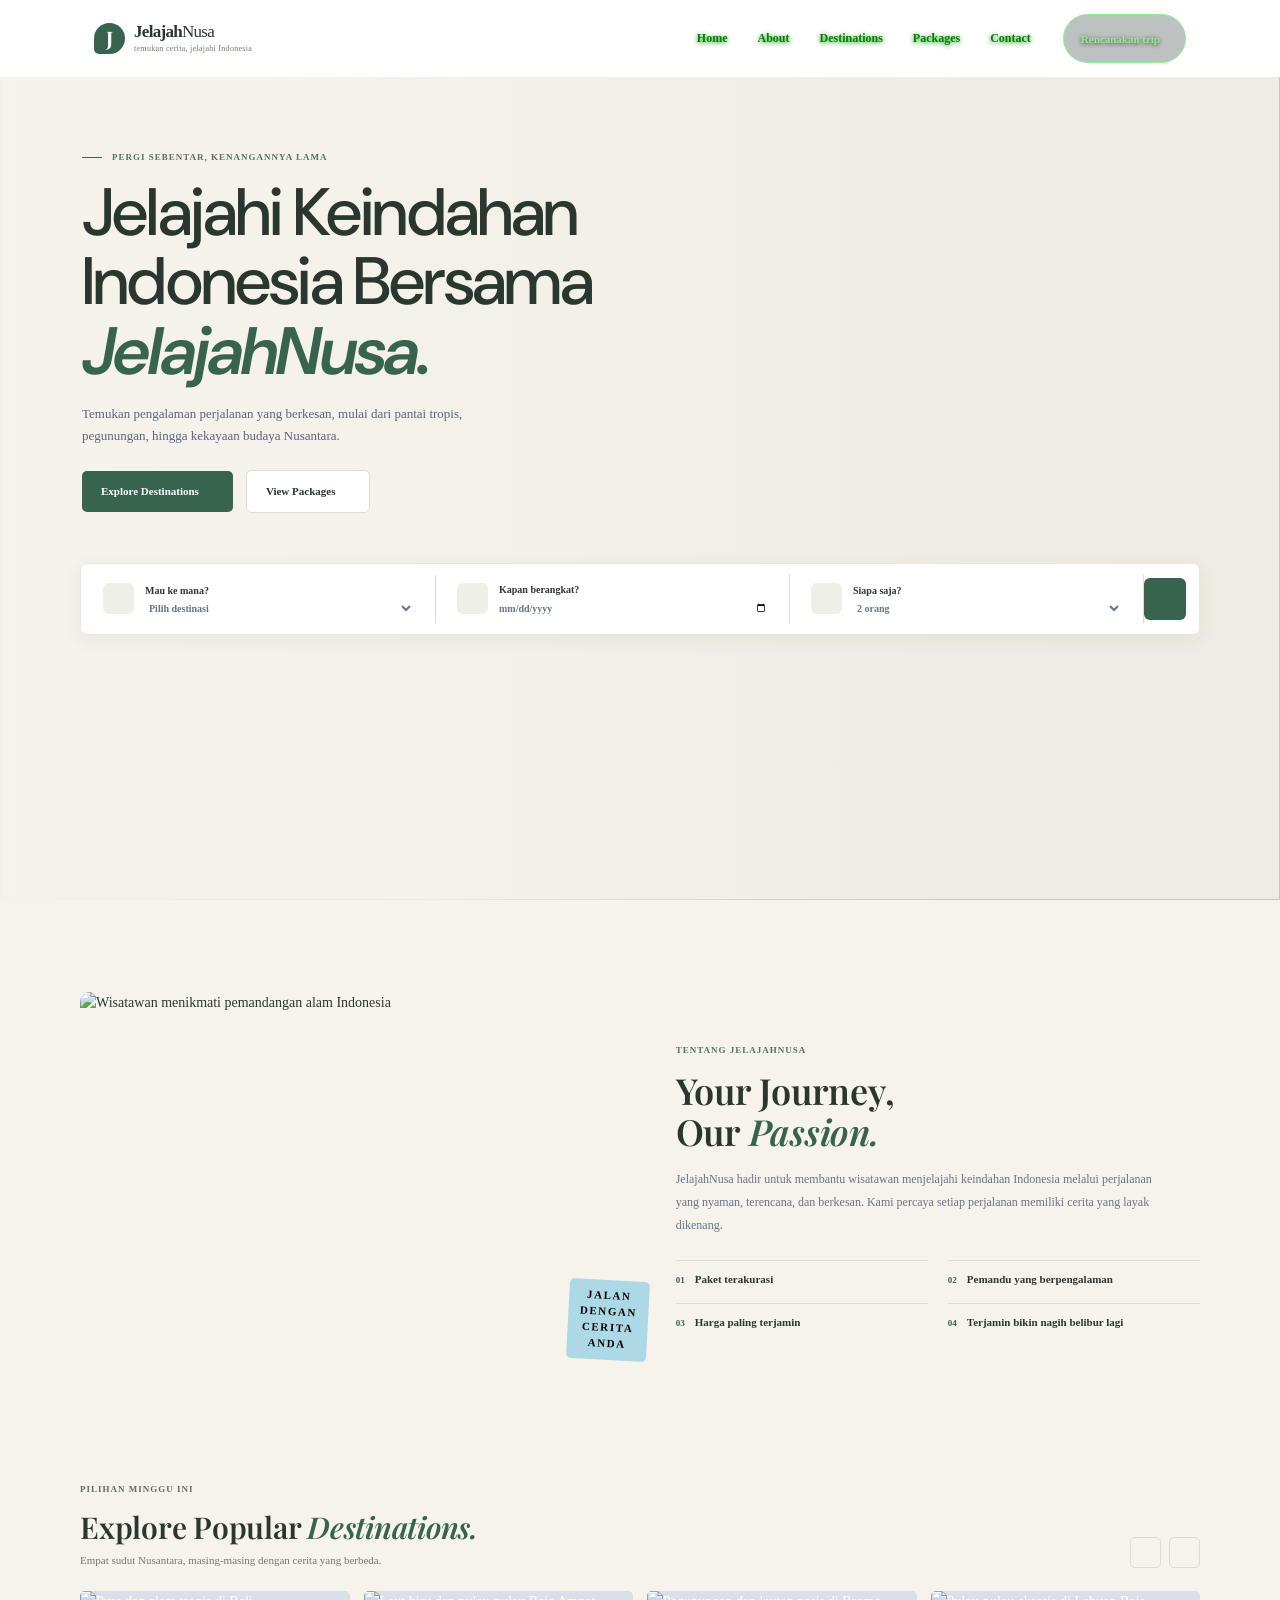
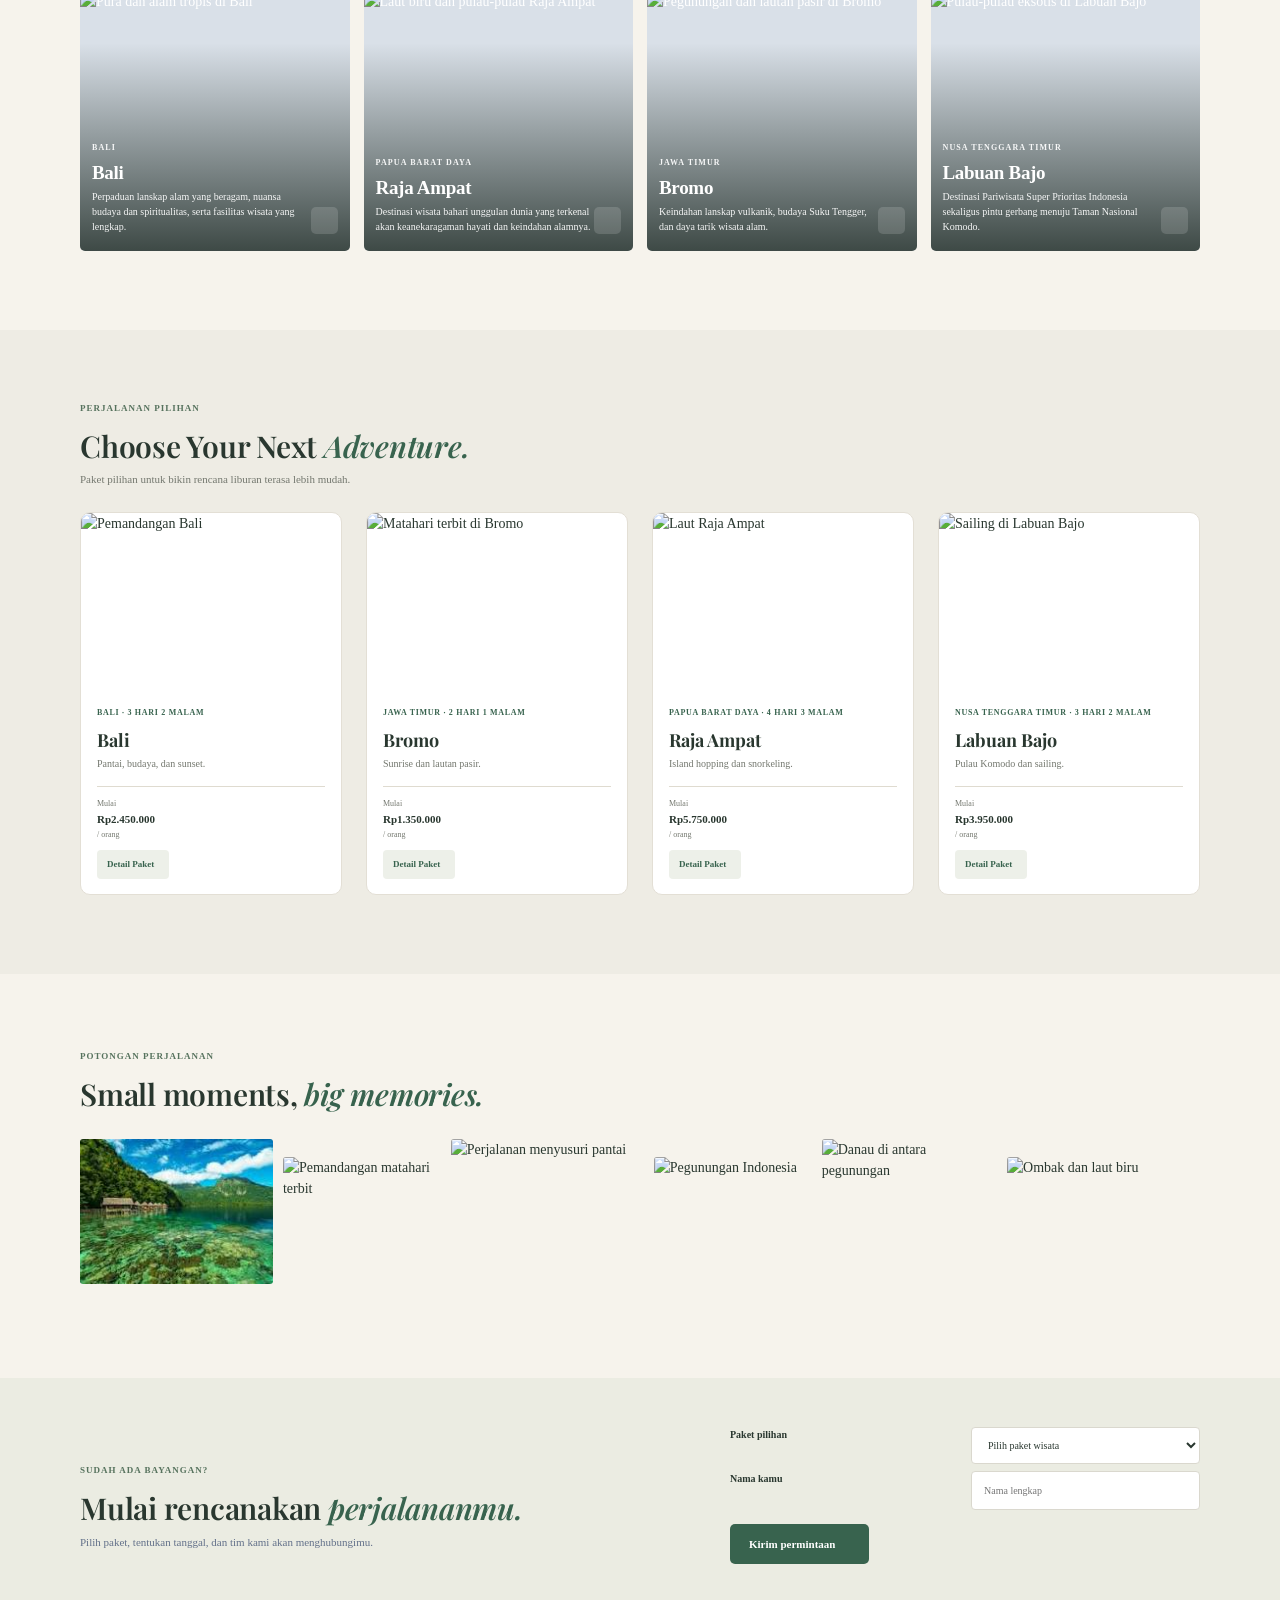
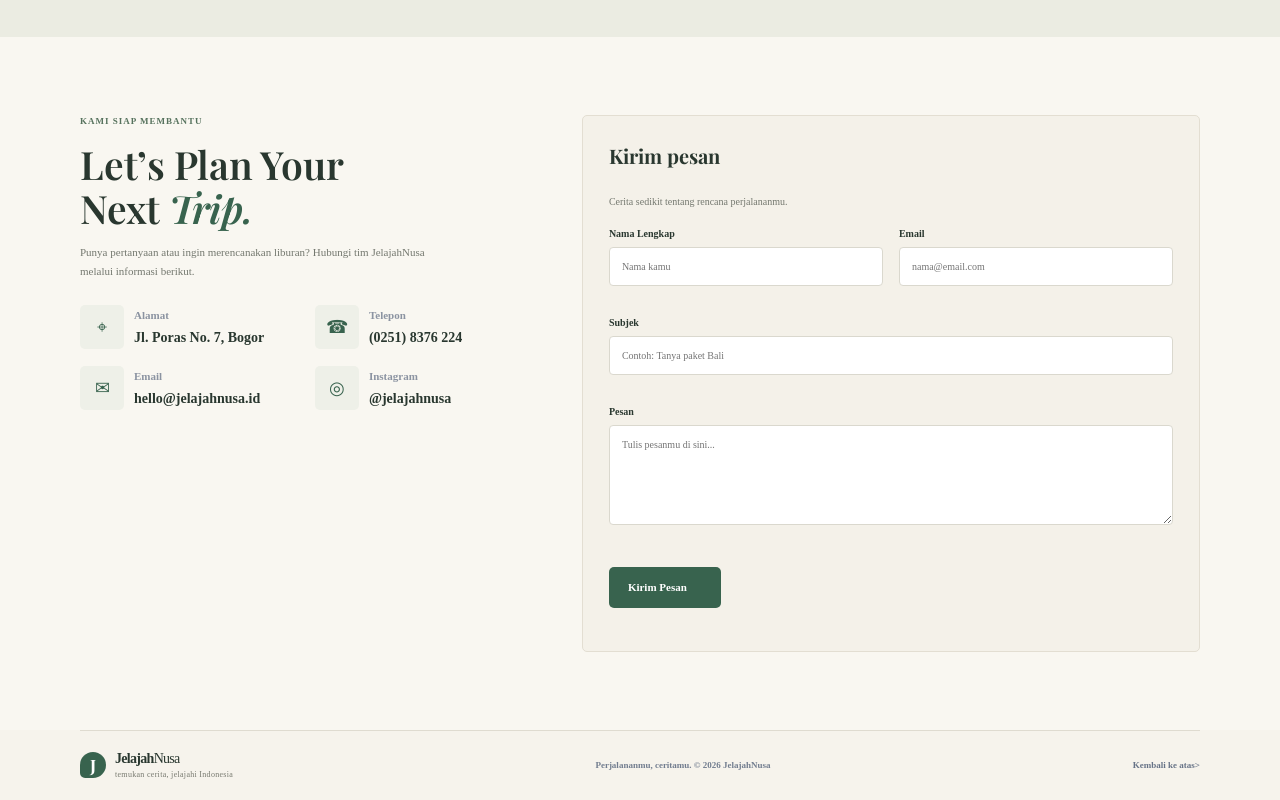
==== commit 5a0909ad: "Add files via upload" ====
--- a/index.html
+++ b/index.html
@@ -54,25 +54,25 @@
       </section>
       <section class="section-wrap about-section" id="about">
         <div class="about-photo"><img src="https://i.pinimg.com/1200x/f0/d7/e7/f0d7e76ab383521fa2e633f8d2d73a30.jpg" alt="Wisatawan menikmati pemandangan alam Indonesia" /><span class="photo-stamp">JALAN<br />DENGAN<br />CERITA<br >ANDA</span></div>
-        <div class="about-copy"><p class="eyebrow">TENTANG JELAJAHNUSA</p><h2>Your Journey,<br />Our <em>Passion.</em></h2><p>JelajahNusa hadir untuk membantu wisatawan menjelajahi keindahan Indonesia melalui perjalanan yang nyaman, terencana, dan berkesan. Kami percaya setiap perjalanan memiliki cerita yang layak dikenang.</p><div class="values-grid"><div><span>01</span><b>Paket terkurasi</b></div><div><span>02</span><b>Pemandu berpengalaman</b></div><div><span>03</span><b>Harga transparan</b></div><div><span>04</span><b>Dukungan pelanggan</b></div></div></div>
+        <div class="about-copy"><p class="eyebrow">TENTANG JELAJAHNUSA</p><h2>Your Journey,<br />Our <em>Passion.</em></h2><p>JelajahNusa hadir untuk membantu wisatawan menjelajahi keindahan Indonesia melalui perjalanan yang nyaman, terencana, dan berkesan. Kami percaya setiap perjalanan memiliki cerita yang layak dikenang.</p><div class="values-grid"><div><span>01</span><b>Paket terakurasi</b></div><div><span>02</span><b>Pemandu yang berpengalaman</b></div><div><span>03</span><b>Harga paling terjamin</b></div><div><span>04</span><b>Terjamin bikin nagih belibur lagi</b></div></div></div>
       </section>
 
       <section class="section-wrap destinations-section" id="destinations">
         <div class="section-heading"><div><p class="eyebrow">PILIHAN MINGGU INI</p><h2>Explore Popular <em>Destinations.</em></h2><p class="section-lead">Empat sudut Nusantara, masing-masing dengan cerita yang berbeda.</p></div><div class="carousel-controls"><button type="button" class="arrow-btn" id="scroll-left" aria-label="Geser destinasi ke kiri"><i class="fa-solid fa-arrow-left-long"></i></button><button type="button" class="arrow-btn" id="scroll-right" aria-label="Geser destinasi ke kanan"><i class="fa-solid fa-arrow-right-long"></i></button></div></div>
         <div class="destination-grid" id="destination-grid">
-          <article class="destination-card"><img src="https://images.unsplash.com/photo-1537996194471-e657df975ab4?auto=format&fit=crop&w=720&q=85" alt="Pura dan alam tropis di Bali" /><div class="card-overlay"><span class="tag">BALI</span><h3>Bali</h3><p>Pulau dengan pantai, budaya, dan panorama alam.</p><a href="berita.html" class="card-link" aria-label="Lihat paket Bali"><i class="fa-solid fa-arrow-right-long"></i></a></div></article>
-          <article class="destination-card"><img src="https://images.unsplash.com/photo-1516690561799-46d8f74f9abf?auto=format&fit=crop&w=720&q=85" alt="Laut biru dan pulau-pulau Raja Ampat" /><div class="card-overlay"><span class="tag">PAPUA BARAT DAYA</span><h3>Raja Ampat</h3><p>Kepulauan dengan laut dan terumbu karang yang memukau.</p><a href="berita.html" class="card-link" aria-label="Lihat paket Raja Ampat"><i class="fa-solid fa-arrow-right-long"></i></a></div></article>
-          <article class="destination-card"><img src="https://i.pinimg.com/1200x/66/06/a3/6606a330b68dea492f2bc4a0b0bcd77e.jpg" alt="Pegunungan dan lautan pasir di Bromo" /><div class="card-overlay"><span class="tag">JAWA TIMUR</span><h3>Bromo</h3><p>Pegunungan dengan panorama matahari terbit.</p><a href="berita.html" class="card-link" aria-label="Lihat paket Bromo"><i class="fa-solid fa-arrow-right-long"></i></a></div></article>
-          <article class="destination-card"><img src="https://images.unsplash.com/photo-1518548419970-58e3b4079ab2?auto=format&fit=crop&w=720&q=85" alt="Pulau-pulau eksotis di Labuan Bajo" /><div class="card-overlay"><span class="tag">NUSA TENGGARA TIMUR</span><h3>Labuan Bajo</h3><p>Gerbang menuju Pulau Komodo dan gugusan pulau eksotis.</p><a href="berita.html" class="card-link" aria-label="Lihat paket Labuan Bajo"><i class="fa-solid fa-arrow-right-long"></i></a></div></article>
+          <article class="destination-card"><img src="https://images.unsplash.com/photo-1537996194471-e657df975ab4?auto=format&fit=crop&w=720&q=85" alt="Pura dan alam tropis di Bali" /><div class="card-overlay"><span class="tag">BALI</span><h3>Bali</h3><p>Perpaduan lanskap alam yang beragam, nuansa budaya dan spiritualitas, serta fasilitas wisata yang lengkap.</p><a href="berita.html" class="card-link" aria-label="Lihat paket Bali"><i class="fa-solid fa-arrow-right-long"></i></a></div></article>
+          <article class="destination-card"><img src="https://images.unsplash.com/photo-1516690561799-46d8f74f9abf?auto=format&fit=crop&w=720&q=85" alt="Laut biru dan pulau-pulau Raja Ampat" /><div class="card-overlay"><span class="tag">PAPUA BARAT DAYA</span><h3>Raja Ampat</h3><p>Destinasi wisata bahari unggulan dunia yang terkenal akan keanekaragaman hayati dan keindahan alamnya.</p><a href="berita.html" class="card-link" aria-label="Lihat paket Raja Ampat"><i class="fa-solid fa-arrow-right-long"></i></a></div></article>
+          <article class="destination-card"><img src="https://i.pinimg.com/1200x/66/06/a3/6606a330b68dea492f2bc4a0b0bcd77e.jpg" alt="Pegunungan dan lautan pasir di Bromo" /><div class="card-overlay"><span class="tag">JAWA TIMUR</span><h3>Bromo</h3><p>Keindahan lanskap vulkanik, budaya Suku Tengger, dan daya tarik wisata alam.</p><a href="berita.html" class="card-link" aria-label="Lihat paket Bromo"><i class="fa-solid fa-arrow-right-long"></i></a></div></article>
+          <article class="destination-card"><img src="https://i.pinimg.com/1200x/2b/1a/fb/2b1afb38507030cf122fe4af4716df9b.jpg" alt="Pulau-pulau eksotis di Labuan Bajo" /><div class="card-overlay"><span class="tag">NUSA TENGGARA TIMUR</span><h3>Labuan Bajo</h3><p>Destinasi Pariwisata Super Prioritas Indonesia sekaligus pintu gerbang menuju Taman Nasional Komodo.</p><a href="berita.html" class="card-link" aria-label="Lihat paket Labuan Bajo"><i class="fa-solid fa-arrow-right-long"></i></a></div></article>
         </div>
       </section>
 
       <section class="packages-section" id="packages"><div class="section-wrap"><div class="section-heading"><div><p class="eyebrow">PERJALANAN PILIHAN</p><h2>Choose Your Next <em>Adventure.</em></h2><p class="section-lead">Paket pilihan untuk bikin rencana liburan terasa lebih mudah.</p></div></div>
         <div class="row g-4 package-grid">
-          <div class="col-12 col-sm-6 col-xl-3"><article class="package-card"><img src="https://images.unsplash.com/photo-1537996194471-e657df975ab4?auto=format&fit=crop&w=720&q=85" alt="Pemandangan Bali" /><div class="package-body"><span class="package-location">BALI · 3 HARI 2 MALAM</span><h3>Bali Escape</h3><p>Pantai, budaya, dan sunset.</p><div class="package-bottom"><span>Mulai <b>Rp2.450.000</b><small>/ orang</small></span><button class="detail-button" data-package="bali">Detail Paket <span><i class="fa-solid fa-arrow-right-long"></i></span></button></div></div></article></div>
-          <div class="col-12 col-sm-6 col-xl-3"><article class="package-card"><img src="https://i.pinimg.com/1200x/66/06/a3/6606a330b68dea492f2bc4a0b0bcd77e.jpg" alt="Matahari terbit di Bromo" /><div class="package-body"><span class="package-location">JAWA TIMUR · 2 HARI 1 MALAM</span><h3>Bromo Sunrise Trip</h3><p>Sunrise dan lautan pasir.</p><div class="package-bottom"><span>Mulai <b>Rp1.350.000</b><small>/ orang</small></span><button class="detail-button" data-package="bromo">Detail Paket <span><i class="fa-solid fa-arrow-right-long"></i></span></button></div></div></article></div>
-          <div class="col-12 col-sm-6 col-xl-3"><article class="package-card"><img src="https://images.unsplash.com/photo-1516690561799-46d8f74f9abf?auto=format&fit=crop&w=720&q=85" alt="Laut Raja Ampat" /><div class="package-body"><span class="package-location">PAPUA BARAT DAYA · 4 HARI 3 MALAM</span><h3>Raja Ampat Discovery</h3><p>Island hopping dan snorkeling.</p><div class="package-bottom"><span>Mulai <b>Rp5.750.000</b><small>/ orang</small></span><button class="detail-button" data-package="raja">Detail Paket <span><i class="fa-solid fa-arrow-right-long"></i></span></button></div></div></article></div>
-          <div class="col-12 col-sm-6 col-xl-3"><article class="package-card"><img src="https://images.unsplash.com/photo-1518548419970-58e3b4079ab2?auto=format&fit=crop&w=720&q=85" alt="Sailing di Labuan Bajo" /><div class="package-body"><span class="package-location">NUSA TENGGARA TIMUR · 3 HARI 2 MALAM</span><h3>Labuan Bajo Explorer</h3><p>Pulau Komodo dan sailing.</p><div class="package-bottom"><span>Mulai <b>Rp3.950.000</b><small>/ orang</small></span><button class="detail-button" data-package="bajo">Detail Paket <span><i class="fa-solid fa-arrow-right-long"></i></span></button></div></div></article></div>
+          <div class="col-12 col-sm-6 col-xl-3"><article class="package-card"><img src="https://images.unsplash.com/photo-1537996194471-e657df975ab4?auto=format&fit=crop&w=720&q=85" alt="Pemandangan Bali" /><div class="package-body"><span class="package-location">BALI · 3 HARI 2 MALAM</span><h3>Bali</h3><p>Pantai, budaya, dan sunset.</p><div class="package-bottom"><span>Mulai <b>Rp2.450.000</b><small>/ orang</small></span><button class="detail-button" data-package="bali">Detail Paket <span><i class="fa-solid fa-arrow-right-long"></i></span></button></div></div></article></div>
+          <div class="col-12 col-sm-6 col-xl-3"><article class="package-card"><img src="https://i.pinimg.com/1200x/66/06/a3/6606a330b68dea492f2bc4a0b0bcd77e.jpg" alt="Matahari terbit di Bromo" /><div class="package-body"><span class="package-location">JAWA TIMUR · 2 HARI 1 MALAM</span><h3>Bromo</h3><p>Sunrise dan lautan pasir.</p><div class="package-bottom"><span>Mulai <b>Rp1.350.000</b><small>/ orang</small></span><button class="detail-button" data-package="bromo">Detail Paket <span><i class="fa-solid fa-arrow-right-long"></i></span></button></div></div></article></div>
+          <div class="col-12 col-sm-6 col-xl-3"><article class="package-card"><img src="https://images.unsplash.com/photo-1516690561799-46d8f74f9abf?auto=format&fit=crop&w=720&q=85" alt="Laut Raja Ampat" /><div class="package-body"><span class="package-location">PAPUA BARAT DAYA · 4 HARI 3 MALAM</span><h3>Raja Ampat</h3><p>Island hopping dan snorkeling.</p><div class="package-bottom"><span>Mulai <b>Rp5.750.000</b><small>/ orang</small></span><button class="detail-button" data-package="raja">Detail Paket <span><i class="fa-solid fa-arrow-right-long"></i></span></button></div></div></article></div>
+          <div class="col-12 col-sm-6 col-xl-3"><article class="package-card"><img src="https://i.pinimg.com/1200x/2b/1a/fb/2b1afb38507030cf122fe4af4716df9b.jpg" alt="Sailing di Labuan Bajo" /><div class="package-body"><span class="package-location">NUSA TENGGARA TIMUR · 3 HARI 2 MALAM</span><h3>Labuan Bajo</h3><p>Pulau Komodo dan sailing.</p><div class="package-bottom"><span>Mulai <b>Rp3.950.000</b><small>/ orang</small></span><button class="detail-button" data-package="bajo">Detail Paket <span><i class="fa-solid fa-arrow-right-long"></i></span></button></div></div></article></div>
         </div>
       </div></section>
 
@@ -80,7 +80,7 @@
 
       <section class="booking-band"><div class="section-wrap booking-inner"><div><p class="eyebrow">SUDAH ADA BAYANGAN?</p><h2>Mulai rencanakan <em>perjalananmu.</em></h2><p>Pilih paket, tentukan tanggal, dan tim kami akan menghubungimu.</p></div><form id="booking-form" class="booking-form"><label for="booking-package">Paket pilihan</label><select id="booking-package" required><option value="">Pilih paket wisata</option><option>Bali Escape</option><option>Bromo Sunrise Trip</option><option>Raja Ampat Discovery</option><option>Labuan Bajo Explorer</option></select><label for="booking-name">Nama kamu</label><input id="booking-name" type="text" placeholder="Nama lengkap" required /><button type="submit" class="primary-button">Kirim permintaan <span><i class="fa-solid fa-arrow-right-long"></i></span></button><p class="form-feedback" id="booking-feedback" role="status"></p></form></div></section>
 
-      <section class="contact-section" id="contact"><div class="section-wrap contact-inner"><div class="contact-copy"><p class="eyebrow">KAMI SIAP MEMBANTU</p><h2>Let’s Plan Your<br />Next <em>Trip.</em></h2><p>Punya pertanyaan atau ingin merencanakan liburan? Hubungi tim JelajahNusa melalui informasi berikut.</p><div class="contact-list"><div><span>⌖</span><p><small>Alamat</small>Jl. Poras No. 7, Bogor</p></div><div><span>☎</span><p><small>Telepon</small><a href="tel:+622518376224">(0251) 8376 224</a></p></div><div><span>✉</span><p><small>Email</small><a href="mailto:hello@jelajahnusa.id">hello@jelajahnusa.id</a></p></div><div><span>◎</span><p><small>Instagram</small><a href="https://instagram.com/jelajahnusa">@jelajahnusa</a></p></div></div></div>
+      <section class="contact-section" id="contact"><div class="section-wrap contact-inner"><div class="contact-copy"><p class="eyebrow">KAMI SIAP MEMBANTU</p><h2>Let’s Plan Your<br />Next <em>Trip.</em></h2><p>Punya pertanyaan atau ingin merencanakan liburan? Hubungi tim JelajahNusa melalui informasi berikut.</p><div class="contact-list"><div><span>⌖</span><p><small>Alamat</small><a href="https://www.google.com/maps/place/Jl.+Poras+No.7,+RT.01%2FRW.04,+Sindangbarang,+Kec.+Bogor+Bar.,+Kota+Bogor,+Jawa+Barat+16117/@-6.583616,106.7658735,17z/data=!3m1!4b1!4m6!3m5!1s0x2e69c4ff2fe1c2f9:0x43605e016c821149!8m2!3d-6.583616!4d106.7684484!16s%2Fg%2F11nnt926pp?entry=ttu&g_ep=EgoyMDI2MTEyMi4wIKXMDSoASAFQAw%3D%3D">Jl. Poras No. 7, Bogor</a></p></div><div><span>☎</span><p><small>Telepon</small><a href="tel:+622518376224">(0251) 8376 224</a></p></div><div><span>✉</span><p><small>Email</small><a href="mailto:hello@jelajahnusa.id">hello@jelajahnusa.id</a></p></div><div><span>◎</span><p><small>Instagram</small><a href="https://instagram.com/jelajahnusa">@jelajahnusa</a></p></div></div></div>
           <form class="contact-form" id="contact-form" novalidate><h3>Kirim pesan</h3><br><p class="form-intro">Cerita sedikit tentang rencana perjalananmu.</p><div class="row g-3"><div class="col-md-6"><label for="contact-name">Nama Lengkap</label><input id="contact-name" name="name" type="text" placeholder="Nama kamu" required /><small class="error-message"></small></div><div class="col-md-6"><label for="contact-email">Email</label><input id="contact-email" name="email" type="email" placeholder="nama@email.com" required /><small class="error-message"></small></div><div class="col-12"><label for="contact-subject">Subjek</label><input id="contact-subject" name="subject" type="text" placeholder="Contoh: Tanya paket Bali" required /><small class="error-message"></small></div><div class="col-12"><label for="contact-message">Pesan</label><textarea id="contact-message" name="message" rows="4" placeholder="Tulis pesanmu di sini..." required></textarea><small class="error-message"></small></div><div class="col-12"><button type="submit" class="primary-button">Kirim Pesan <span><i class="fa-solid fa-arrow-right-long"></i></span></button><p class="form-feedback" id="contact-feedback" role="status"></p></div></div></form>
         </div></section>
     </main>
--- a/style.css
+++ b/style.css
@@ -1,6 +1,6 @@
 :root{--ink:#172641;--blue:#376bd8;--muted:#687386;--paper:#f7f8fb;--line:#e7eaf0;--serif:"Playfair Display",Georgia,serif}
 *{box-sizing:border-box}html{scroll-behavior:smooth;scroll-padding-top:85px}body{margin:0;background:var(--paper);color:var(--ink);font-family: "georgia", serif;font-size:14px;-webkit-font-smoothing:antialiased}a{color:inherit;text-decoration:none}button,input,select,textarea{font:inherit}img{display:block;max-width:100%}.site-header{position:absolute;z-index:5;top:0;left:0;width:100%}.nav-wrap{padding:13px 0}.brand{display:flex;align-items:center;gap:9px;font-size:17px;font-weight:700;line-height:1;color:var(--ink);letter-spacing:-.7px}.brand-mark{width:31px;height:31px;border-radius:50% 50% 50% 8px;background:var(--blue);color:white;display:grid;place-items:center;font-family:var(--serif);font-size:20px;transform:rotate(-8deg)}.brand small{display:block;margin-top:5px;color:#727d8f;font-size:8px;letter-spacing:.3px;font-weight:600}.brand-light{font-weight:500}.navbar .nav-link{font-size:12px;font-weight:600;color:#434e60;padding:10px 0!important}.navbar .nav-link:hover,.navbar .nav-link.active{color:var(--blue)}.nav-cta{font-size:11px;border-color: grey;font-weight:700;padding:12px 17px;border:1px solid #dce1ea;border-radius:30px;display:inline-block}.nav-cta span{color: white;font-size:15px;margin-left:8px}.navbar-toggler{border:0;padding:6px}.hero{height:620px;position:relative;overflow:hidden;background:#e9eff9}
-.hero-photo{position:absolute;right:0;top:0;width: 80%;height:250%;clip-path:ellipse(92% 91% at 75% 49%); border-radius: 20px;}.hero-wash{position:absolute;inset:0;background:linear-gradient(90deg,#f7f8fb 0%,#f7f8fb 27%,rgba(247,248,251,.91) 36%,rgba(247,248,251,.42) 51%,transparent 68%)}.hero-inner{position:relative;z-index:1;padding-top:151px}.hero-copy{max-width:570px}.eyebrow{font-size:9px;letter-spacing:1.5px;font-weight:700;color:var(--blue);margin:0 0 13px}.hero-copy .eyebrow{display:flex;align-items:center;gap:10px}.hero-copy .eyebrow span{display:inline-block;width:20px;height:1px;background:var(--blue)}h1,h2,h3,p{margin-top:0}.hero h1{font:700 clamp(48px,5.8vw,72px)/.99; font-family:"DM Sans", sans-serif;letter-spacing:-2.5px;margin-bottom:16px}.hero h1 em,h2 em{font-weight:600;color:var(--blue)}.hero-intro{font-size:13px;font-weight:500;line-height:1.75;color:#59667a;max-width:390px;margin-bottom:22px}.hero-actions{display:flex;align-items:center;gap:13px}.primary-button,.secondary-button{display:inline-flex;align-items:center;justify-content:center;gap:18px;border:0;color:white;background:var(--blue);padding:12px 16px 12px 19px;border-radius:25px;font-size:11px;font-weight:700;box-shadow:0 8px 20px #376bd82b;transition:transform .2s,box-shadow .2s}.primary-button:hover{color:white;transform:translateY(-2px);box-shadow:0 11px 25px #376bd840}.primary-button span,.secondary-button span{font-size:15px}.secondary-button{background:#fff;color:var(--ink);box-shadow:0 3px 12px #1d31500d}.secondary-button:hover{color:var(--blue);transform:translateY(-2px)}.hero-note{display:flex;align-items:center;gap:11px;margin-top:30px;color:#687386;font-size:10px;font-weight:600}.hero-note b{color:var(--ink)}.avatar-stack{display:flex;padding-left:4px}.avatar-stack i{font-style:normal;width:23px;height:23px;border-radius:50%;border:2px solid var(--paper);margin-left:-4px;display:grid;place-items:center;color:white;font-size:8px;background:#bd8d74}.avatar-stack i:nth-child(2){background:#708a9e}.avatar-stack i:nth-child(3){background:#c6a84d}.photo-caption{position:absolute;bottom:94px;left:50%;display:flex;align-items:center;gap:11px;color:white;font-size:11px;font-weight:700;text-shadow:0 1px 4px #0008}.caption-line{height:1px;width:34px;background:#fff}.photo-caption small{font-size:9px;font-weight:500;opacity:.92}.photo-play{position:absolute;right:14%;bottom:85px;width:48px;height:48px;border-radius:50%;background:#ffffffed;display:grid;place-items:center;color:var(--blue);font-weight:700;box-shadow:0 4px 20px #0b1a3529}.search-panel{position:relative;z-index:2;display:flex;align-items:center;max-width:1120px;margin:-32px auto 0;background:white;border:1px solid #edf0f5;border-radius:18px;padding:10px 13px 10px 22px;box-shadow:0 15px 38px #1d31500e}.search-field{display:flex;align-items:center;gap:11px;flex:1;padding:8px 21px;border-right:1px solid var(--line);min-width:0}.search-field:first-child{padding-left:0}.field-icon{width:31px;height:31px;background:#f1f5ff;color:var(--blue);border-radius:50%;display:grid;place-items:center;font-size:17px;flex:none}.search-field>span:last-child{display:flex;flex-direction:column;gap:4px;min-width:0;flex:1}.search-field small{font-size:10px;font-weight:700;color:var(--ink)}.search-field input,.search-field select{border:0;background:transparent;outline:0;padding:0;color:#687386;font-size:10px;font-weight:600;width:100%;min-width:100px}.search-button{height:42px;width:42px;border-radius:50%;background:var(--blue);color:white;display:grid;place-items:center;font-size:20px;flex:none;transition:background .2s,transform .2s}.search-button:hover{background:#2858bd;color:white;transform:scale(1.05)}.section-wrap{max-width:1120px;margin-left:auto;margin-right:auto}.about-section{padding:92px 0 70px;display:grid;grid-template-columns:1.02fr .98fr;gap:75px;align-items:center}.about-photo{height:390px;position:relative}.about-photo img{width:100%;height:100%;object-fit:cover;border-radius:4px 70px 4px 4px}.photo-stamp{position:absolute;right:-22px;bottom:22px;background:var(--blue);color:white;width:91px;height:91px;border-radius:50%;display:grid;place-content:center;text-align:center;font-size:11px;line-height:1.45;letter-spacing:1.6px;font-weight:700;transform:rotate(9deg);box-shadow:0 8px 20px #376bd840}.about-copy h2,.section-heading h2,.experience h2,.booking-inner h2,.contact-copy h2{font:600 36px/1.14 var(--serif);letter-spacing:-.6px;margin:0 0 16px}.about-copy>p:not(.eyebrow){max-width:490px;font-size:12px;font-weight:500;line-height:1.9;color:#687386;margin-bottom:24px}.values-grid{display:grid;grid-template-columns:1fr 1fr;gap:15px 20px}.values-grid div{border-top:1px solid var(--line);padding-top:10px;display:flex;gap:10px;align-items:baseline}.values-grid span{font-size:9px;font-weight:700;color:var(--blue)}.values-grid b{font-size:11px;font-weight:700}.destinations-section{padding:31px 0 79px}.section-heading{display:flex;align-items:flex-end;justify-content:space-between;margin-bottom:23px}.section-heading h2{font-size:30px;margin-bottom:8px}.section-lead{font-size:11px;font-weight:500;color:var(--muted);margin:0}.carousel-controls{display:flex;gap:8px}.arrow-btn{width:31px;height:31px;border:1px solid var(--line);border-radius:50%;color:var(--ink);background:white;cursor:pointer;font-size:15px}.arrow-btn:hover{background:var(--blue);border-color:var(--blue);color:white}.destination-grid{display:grid;grid-template-columns:repeat(4,1fr);gap:14px}.destination-card{height:285px;position:relative;overflow:hidden;border-radius:12px;background:#d9e0e8;color:white;isolation:isolate}.destination-card:after{content:"";position:absolute;inset:20% 0 0;background:linear-gradient(transparent,rgba(7,20,38,.85));z-index:-1}.destination-card>img{position:absolute;inset:0;width:100%;height:100%;object-fit:cover;z-index:-2;transition:transform .5s}.destination-card:hover>img{transform:scale(1.05)}.card-overlay{position:absolute;left:16px;right:16px;bottom:17px}.tag{font-size:8px;letter-spacing:1.1px;font-weight:700;color:#ffffffed}.card-overlay h3{font-size:19px;line-height:1.1;margin:7px 0 5px;letter-spacing:-.3px;font-weight:700}.card-overlay p{font-size:10px;line-height:1.5;color:#fffffff0;font-weight:500;margin:0;max-width:220px}.card-link{position:absolute;right:0;bottom:0;width:27px;height:27px;border-radius:50%;display:grid;place-items:center;background:#ffffff25;color:white;font-size:14px}.card-link:hover{background:white;color:var(--blue)}.packages-section{background:#f0f3f8;padding:72px 0 79px}.packages-section .section-heading{margin-bottom:25px}.package-card{height:100%;background:white;border-radius:11px;overflow:hidden;border:1px solid #e8ebf1;transition:transform .2s,box-shadow .2s}.package-card:hover{transform:translateY(-3px);box-shadow:0 12px 26px #1d315012}.package-card>img{width:100%;height:170px;object-fit:cover}.package-body{padding:17px 16px 15px}.package-location{font-size:8px;letter-spacing:.7px;font-weight:700;color:var(--blue)}.package-body h3{font:700 18px var(--serif);margin:7px 0 4px}.package-body>p{font-size:10px;font-weight:500;color:var(--muted);margin:0 0 15px}.package-bottom{padding-top:11px;border-top:1px solid var(--line);display:flex;align-items:center;justify-content:space-between;gap:8px}.package-bottom>span{font-size:8px;color:var(--muted);line-height:1.6}.package-bottom b{display:block;font-size:11px;color:var(--ink)}.package-bottom small{font-size:8px}.detail-button{border:0;background:#edf2ff;color:var(--blue);border-radius:20px;padding:8px 10px;font-size:9px;font-weight:700;white-space:nowrap}.detail-button:hover{background:var(--blue);color:white}.detail-button span{margin-left:5px}.gallery-section{padding:76px 0}.gallery-section .section-heading{margin-bottom:20px}.gallery-grid{display:grid;grid-template-columns:repeat(6,1fr);gap:10px}.gallery-grid img{height:145px;width:100%;object-fit:cover;border-radius:7px;transition:transform .2s}.gallery-grid img:hover{transform:translateY(-3px)}.booking-band{background:#eaf0ff;padding:49px 0}.booking-inner{display:flex;justify-content:space-between;align-items:center;gap:40px}.booking-inner h2{font-size:30px;margin-bottom:9px}.booking-inner>div>p:last-child{font-size:11px;color:#63718a;font-weight:500;margin:0}.booking-form{display:grid;grid-template-columns:1fr 1fr;gap:7px 12px;width:min(100%,470px)}.booking-form label,.contact-form label{font-size:10px;font-weight:700;color:var(--ink)}.booking-form select,.booking-form input,.contact-form input,.contact-form textarea{width:100%;border:1px solid #e2e7f0;background:white;border-radius:6px;padding:11px 12px;font-size:10px;color:var(--ink);outline:0}.booking-form select:focus,.booking-form input:focus,.contact-form input:focus,.contact-form textarea:focus{border-color:#8ca9ee;box-shadow:0 0 0 3px #376bd814}.booking-form button{grid-column:1/-1;justify-self:start;margin-top:7px}.form-feedback{font-size:10px;font-weight:600;margin:2px 0 0;min-height:15px;color:#26774d}.booking-form .form-feedback{grid-column:1/-1}.contact-section{background:#fff;padding:78px 0}.contact-inner{display:grid;grid-template-columns:.85fr 1.15fr;gap:90px;align-items:start}.contact-copy h2{font-size:39px;margin-bottom:12px}.contact-copy>p:not(.eyebrow){font-size:11px;line-height:1.8;font-weight:500;color:var(--muted);max-width:350px}.contact-list{margin-top:23px;display:grid;grid-template-columns:1fr 1fr;gap:17px 13px}.contact-list>div{display:flex;gap:10px;align-items:center}.contact-list>div>span{flex:none;width:30px;height:30px;border-radius:50%;display:grid;place-items:center;background:#f1f5ff;color:var(--blue);font-size:14px}.contact-list p{font-size:10px;font-weight:600;margin:0}.contact-list small{display:block;font-size:8px;font-weight:700;color:#8b93a1;margin-bottom:3px}.contact-list a:hover{color:var(--blue)}.contact-form{background:var(--paper);border:1px solid var(--line);border-radius:11px;padding:26px}.contact-form h3{font:700 20px var(--serif);margin-bottom:4px}.form-intro{font-size:10px;color:var(--muted);font-weight:500;margin-bottom:17px}.contact-form label{display:block;margin-bottom:6px}.contact-form textarea{resize:vertical;min-height:100px}.contact-form .primary-button{margin-top:7px}.error-message{display:block;min-height:13px;color:#c33e48;font-size:9px;padding-top:3px}.invalid-field{border-color:#c33e48!important}.footer{border-top:1px solid var(--line)}footer{border-top:1px solid var(--line);max-width:1120px;margin:auto;padding:21px 0;display:flex;align-items:center;justify-content:space-between}footer p{font-size:9px;font-weight:600;color:#727d8f;margin:0}.footer-brand{font-size:14px}.footer-brand .brand-mark{width:26px;height:26px;font-size:17px}.back-top{font-size:9px;font-weight:700;color:#677387}.back-top:hover{color:var(--blue)}.package-modal-content{border:0;border-radius:14px;overflow:hidden;position:relative}.modal-image{width:100%;height:260px;object-fit:cover}.modal-close{position:absolute;right:14px;top:14px;width:35px;height:35px;border:0;border-radius:50%;background:#fff;color:var(--ink);font-size:24px;line-height:1;z-index:1}.package-modal-content .modal-body{padding:25px 30px 28px}.modal-body .eyebrow{margin-bottom:7px}.modal-body h2{font:700 27px var(--serif);margin-bottom:9px}.modal-description{font-size:12px;line-height:1.7;color:var(--muted);font-weight:500}.modal-facts{display:flex;gap:35px;padding:13px 0;margin:14px 0;border-top:1px solid var(--line);border-bottom:1px solid var(--line)}.modal-facts span{font-size:10px;color:var(--muted)}.modal-facts b{display:block;color:var(--ink);font-size:12px;margin-top:4px}.modal-body h3{font-size:12px;font-weight:700}.modal-body ul{padding-left:18px;margin:0;color:#58667c;font-size:11px;line-height:1.9}.modal-actions{display:flex;justify-content:flex-end;gap:9px;margin-top:20px}.modal-actions .secondary-button,.modal-actions .primary-button{font-size:10px;padding:10px 15px}
+.hero-photo{position:absolute;right:0;top:0;width: 80%;height:250%;clip-path:ellipse(92% 91% at 75% 49%); border-radius: 20px;}.hero-wash{position:absolute;inset:0;background:linear-gradient(90deg,#f7f8fb 0%,#f7f8fb 27%,rgba(247,248,251,.91) 36%,rgba(247,248,251,.42) 51%,transparent 68%)}.hero-inner{position:relative;z-index:1;padding-top:151px}.hero-copy{max-width:570px}.eyebrow{font-size:9px;letter-spacing:1.5px;font-weight:700;color:var(--blue);margin:0 0 13px}.hero-copy .eyebrow{display:flex;align-items:center;gap:10px}.hero-copy .eyebrow span{display:inline-block;width:20px;height:1px;background:var(--blue)}h1,h2,h3,p{margin-top:0}.hero h1{font:700 clamp(48px,5.8vw,72px)/.99; font-family:"DM Sans", sans-serif;letter-spacing:-2.5px;margin-bottom:16px}.hero h1 em,h2 em{font-weight:600;color:var(--blue)}.hero-intro{font-size:13px;font-weight:500;line-height:1.75;color:#59667a;max-width:390px;margin-bottom:22px}.hero-actions{display:flex;align-items:center;gap:13px}.primary-button,.secondary-button{display:inline-flex;align-items:center;justify-content:center;gap:18px;border:0;color:white;background:var(--blue);padding:12px 16px 12px 19px;border-radius:25px;font-size:11px;font-weight:700;box-shadow:0 8px 20px #376bd82b;transition:transform .2s,box-shadow .2s}.primary-button:hover{color:white;transform:translateY(-2px);box-shadow:0 11px 25px #376bd840}.primary-button span,.secondary-button span{font-size:15px}.secondary-button{background:#fff;color:var(--ink);box-shadow:0 3px 12px #1d31500d}.secondary-button:hover{color:var(--blue);transform:translateY(-2px)}.hero-note{display:flex;align-items:center;gap:11px;margin-top:30px;color:#687386;font-size:10px;font-weight:600}.hero-note b{color:var(--ink)}.avatar-stack{display:flex;padding-left:4px}.avatar-stack i{font-style:normal;width:23px;height:23px;border-radius:50%;border:2px solid var(--paper);margin-left:-4px;display:grid;place-items:center;color:white;font-size:8px;background:#bd8d74}.avatar-stack i:nth-child(2){background:#708a9e}.avatar-stack i:nth-child(3){background:#c6a84d}.photo-caption{position:absolute;bottom:94px;left:50%;display:flex;align-items:center;gap:11px;color:white;font-size:11px;font-weight:700;text-shadow:0 1px 4px #0008}.caption-line{height:1px;width:34px;background:#fff}.photo-caption small{font-size:9px;font-weight:500;opacity:.92}.photo-play{position:absolute;right:14%;bottom:85px;width:48px;height:48px;border-radius:50%;background:#ffffffed;display:grid;place-items:center;color:var(--blue);font-weight:700;box-shadow:0 4px 20px #0b1a3529}.search-panel{position:relative;z-index:2;display:flex;align-items:center;max-width:1120px;margin:-32px auto 0;background:white;border:1px solid #edf0f5;border-radius:18px;padding:10px 13px 10px 22px;box-shadow:0 15px 38px #1d31500e}.search-field{display:flex;align-items:center;gap:11px;flex:1;padding:8px 21px;border-right:1px solid var(--line);min-width:0}.search-field:first-child{padding-left:0}.field-icon{width:31px;height:31px;background:#f1f5ff;color:var(--blue);border-radius:50%;display:grid;place-items:center;font-size:17px;flex:none}.search-field>span:last-child{display:flex;flex-direction:column;gap:4px;min-width:0;flex:1}.search-field small{font-size:10px;font-weight:700;color:var(--ink)}.search-field input,.search-field select{border:0;background:transparent;outline:0;padding:0;color:#687386;font-size:10px;font-weight:600;width:100%;min-width:100px}.search-button{height:42px;width:42px;border-radius:50%;background:var(--blue);color:white;display:grid;place-items:center;font-size:20px;flex:none;transition:background .2s,transform .2s}.search-button:hover{background:#2858bd;color:white;transform:scale(1.05)}.section-wrap{max-width:1120px;margin-left:auto;margin-right:auto}.about-section{padding:92px 0 70px;display:grid;grid-template-columns:1.02fr .98fr;gap:75px;align-items:center}.about-photo{height:390px;position:relative}.about-photo img{width:100%;height:100%;object-fit:cover;border-radius:4px 70px 4px 4px}.photo-stamp{position:absolute;right:-22px;bottom:22px;background:var(--blue);color:black;width:91px;height:91px;border-radius:50%;display:grid;place-content:center;text-align:center;font-size:11px;line-height:1.45;letter-spacing:1.6px;font-weight:700;transform:rotate(9deg);box-shadow:0 8px 20px #376bd840}.about-copy h2,.section-heading h2,.experience h2,.booking-inner h2,.contact-copy h2{font:600 36px/1.14 var(--serif);letter-spacing:-.6px;margin:0 0 16px}.about-copy>p:not(.eyebrow){max-width:490px;font-size:12px;font-weight:500;line-height:1.9;color:#687386;margin-bottom:24px}.values-grid{display:grid;grid-template-columns:1fr 1fr;gap:15px 20px}.values-grid div{border-top:1px solid var(--line);padding-top:10px;display:flex;gap:10px;align-items:baseline}.values-grid span{font-size:9px;font-weight:700;color:var(--blue)}.values-grid b{font-size:11px;font-weight:700}.destinations-section{padding:31px 0 79px}.section-heading{display:flex;align-items:flex-end;justify-content:space-between;margin-bottom:23px}.section-heading h2{font-size:30px;margin-bottom:8px}.section-lead{font-size:11px;font-weight:500;color:var(--muted);margin:0}.carousel-controls{display:flex;gap:8px}.arrow-btn{width:31px;height:31px;border:1px solid var(--line);border-radius:50%;color:var(--ink);background:white;cursor:pointer;font-size:15px}.arrow-btn:hover{background:var(--blue);border-color:var(--blue);color:white}.destination-grid{display:grid;grid-template-columns:repeat(4,1fr);gap:14px}.destination-card{height:285px;position:relative;overflow:hidden;border-radius:12px;background:#d9e0e8;color:white;isolation:isolate}.destination-card:after{content:"";position:absolute;inset:20% 0 0;background:linear-gradient(transparent,rgba(7,20,38,.85));z-index:-1}.destination-card>img{position:absolute;inset:0;width:100%;height:100%;object-fit:cover;z-index:-2;transition:transform .5s}.destination-card:hover>img{transform:scale(1.05)}.card-overlay{position:absolute;left:16px;right:16px;bottom:17px}.tag{font-size:8px;letter-spacing:1.1px;font-weight:700;color:#ffffffed}.card-overlay h3{font-size:19px;line-height:1.1;margin:7px 0 5px;letter-spacing:-.3px;font-weight:700}.card-overlay p{font-size:10px;line-height:1.5;color:#fffffff0;font-weight:500;margin:0;max-width:220px}.card-link{position:absolute;right:0;bottom:0;width:27px;height:27px;border-radius:50%;display:grid;place-items:center;background:#ffffff25;color:white;font-size:14px}.card-link:hover{background:white;color:var(--blue)}.packages-section{background:#f0f3f8;padding:72px 0 79px}.packages-section .section-heading{margin-bottom:25px}.package-card{height:100%;background:white;border-radius:11px;overflow:hidden;border:1px solid #e8ebf1;transition:transform .2s,box-shadow .2s}.package-card:hover{transform:translateY(-3px);box-shadow:0 12px 26px #1d315012}.package-card>img{width:100%;height:170px;object-fit:cover}.package-body{padding:17px 16px 15px}.package-location{font-size:8px;letter-spacing:.7px;font-weight:700;color:var(--blue)}.package-body h3{font:700 18px var(--serif);margin:7px 0 4px}.package-body>p{font-size:10px;font-weight:500;color:var(--muted);margin:0 0 15px}.package-bottom{padding-top:11px;border-top:1px solid var(--line);display:flex;align-items:center;justify-content:space-between;gap:8px}.package-bottom>span{font-size:8px;color:var(--muted);line-height:1.6}.package-bottom b{display:block;font-size:11px;color:var(--ink)}.package-bottom small{font-size:8px}.detail-button{border:0;background:#edf2ff;color:var(--blue);border-radius:20px;padding:8px 10px;font-size:9px;font-weight:700;white-space:nowrap}.detail-button:hover{background:var(--blue);color:white}.detail-button span{margin-left:5px}.gallery-section{padding:76px 0}.gallery-section .section-heading{margin-bottom:20px}.gallery-grid{display:grid;grid-template-columns:repeat(6,1fr);gap:10px}.gallery-grid img{height:145px;width:100%;object-fit:cover;border-radius:7px;transition:transform .2s}.gallery-grid img:hover{transform:translateY(-3px)}.booking-band{background:#eaf0ff;padding:49px 0}.booking-inner{display:flex;justify-content:space-between;align-items:center;gap:40px}.booking-inner h2{font-size:30px;margin-bottom:9px}.booking-inner>div>p:last-child{font-size:11px;color:#63718a;font-weight:500;margin:0}.booking-form{display:grid;grid-template-columns:1fr 1fr;gap:7px 12px;width:min(100%,470px)}.booking-form label,.contact-form label{font-size:10px;font-weight:700;color:var(--ink)}.booking-form select,.booking-form input,.contact-form input,.contact-form textarea{width:100%;border:1px solid #e2e7f0;background:white;border-radius:6px;padding:11px 12px;font-size:10px;color:var(--ink);outline:0}.booking-form select:focus,.booking-form input:focus,.contact-form input:focus,.contact-form textarea:focus{border-color:#8ca9ee;box-shadow:0 0 0 3px #376bd814}.booking-form button{grid-column:1/-1;justify-self:start;margin-top:7px}.form-feedback{font-size:10px;font-weight:600;margin:2px 0 0;min-height:15px;color:#26774d}.booking-form .form-feedback{grid-column:1/-1}.contact-section{background:#fff;padding:78px 0}.contact-inner{display:grid;grid-template-columns:.85fr 1.15fr;gap:90px;align-items:start}.contact-copy h2{font-size:39px;margin-bottom:12px}.contact-copy>p:not(.eyebrow){font-size:11px;line-height:1.8;font-weight:500;color:var(--muted);max-width:350px}.contact-list{margin-top:23px;display:grid;grid-template-columns:1fr 1fr;gap:17px 13px}.contact-list>div{display:flex;gap:10px;align-items:center}.contact-list>div>span{flex:none;width:30px;height:30px;border-radius:50%;display:grid;place-items:center;background:#f1f5ff;color:var(--blue);font-size:14px}.contact-list p{font-size:10px;font-weight:600;margin:0}.contact-list small{display:block;font-size:8px;font-weight:700;color:#8b93a1;margin-bottom:3px}.contact-list a:hover{color:var(--blue)}.contact-form{background:var(--paper);border:1px solid var(--line);border-radius:11px;padding:26px}.contact-form h3{font:700 20px var(--serif);margin-bottom:4px}.form-intro{font-size:10px;color:var(--muted);font-weight:500;margin-bottom:17px}.contact-form label{display:block;margin-bottom:6px}.contact-form textarea{resize:vertical;min-height:100px}.contact-form .primary-button{margin-top:7px}.error-message{display:block;min-height:13px;color:#c33e48;font-size:9px;padding-top:3px}.invalid-field{border-color:#c33e48!important}.footer{border-top:1px solid var(--line)}footer{border-top:1px solid var(--line);max-width:1120px;margin:auto;padding:21px 0;display:flex;align-items:center;justify-content:space-between}footer p{font-size:9px;font-weight:600;color:#727d8f;margin:0}.footer-brand{font-size:14px}.footer-brand .brand-mark{width:26px;height:26px;font-size:17px}.back-top{font-size:9px;font-weight:700;color:#677387}.back-top:hover{color:var(--blue)}.package-modal-content{border:0;border-radius:14px;overflow:hidden;position:relative}.modal-image{width:100%;height:260px;object-fit:cover}.modal-close{position:absolute;right:14px;top:14px;width:35px;height:35px;border:0;border-radius:50%;background:#fff;color:var(--ink);font-size:24px;line-height:1;z-index:1}.package-modal-content .modal-body{padding:25px 30px 28px}.modal-body .eyebrow{margin-bottom:7px}.modal-body h2{font:700 27px var(--serif);margin-bottom:9px}.modal-description{font-size:12px;line-height:1.7;color:var(--muted);font-weight:500}.modal-facts{display:flex;gap:35px;padding:13px 0;margin:14px 0;border-top:1px solid var(--line);border-bottom:1px solid var(--line)}.modal-facts span{font-size:10px;color:var(--muted)}.modal-facts b{display:block;color:var(--ink);font-size:12px;margin-top:4px}.modal-body h3{font-size:12px;font-weight:700}.modal-body ul{padding-left:18px;margin:0;color:#58667c;font-size:11px;line-height:1.9}.modal-actions{display:flex;justify-content:flex-end;gap:9px;margin-top:20px}.modal-actions .secondary-button,.modal-actions .primary-button{font-size:10px;padding:10px 15px}
 @media(max-width:1199px){
     .section-wrap{margin-left:5%;margin-right:5%}
     .search-panel{
@@ -21,7 +21,7 @@
     html{scroll-padding-top:70px}
     .site-header{background:#f7f8fbf2}
     .nav-wrap{padding:8px 0}
-    .navbar .navbar-collapse{background:white;border:1px solid var(--line);border-radius:12px;padding:10px 15px;margin-top:9px;box-shadow:0 10px 22px #1d315012}
+    .navbar .navbar-collapse{background:white;border:1px solid var(--line);border-radius:12px;padding:10px 15px;margin-top:9px;box-shadow:0 10px 22px #1d315012;border-color: white;}
     .navbar .nav-link{padding:8px 3px!important}
     .nav-cta{margin-top:6px}
     .hero{height:630px}
@@ -170,8 +170,8 @@
 .site-header .navbar .nav-link,
 .site-header .navbar .nav-link:hover,
 .site-header .navbar .nav-link.active {
-    color: #fff;
-    text-shadow: 0 1px 5px rgba(0, 0, 0, .75);
+    color: green;
+    text-shadow: 0 1px 5px green;
 }
 .site-header .nav-cta {
     color: lightgreen;
@@ -223,7 +223,7 @@
     border-radius:10px
 }
 .photo-stamp{
-    background:#bc7656;border-radius:5px;width:80px;height:80px;transform:rotate(3deg);box-shadow:none
+    background:lightblue;border-radius:5px;width:80px;height:80px;transform:rotate(3deg);box-shadow:none
 }
 .about-copy h2,.section-heading h2,.experience h2,.booking-inner h2,.contact-copy h2{
     letter-spacing:-.25px
@@ -612,3 +612,8 @@
     height: 34px;
   }
 }
+
+.site-header .nav-wrap {
+  border: 1px solid #fff;
+  background-color: white;
+}
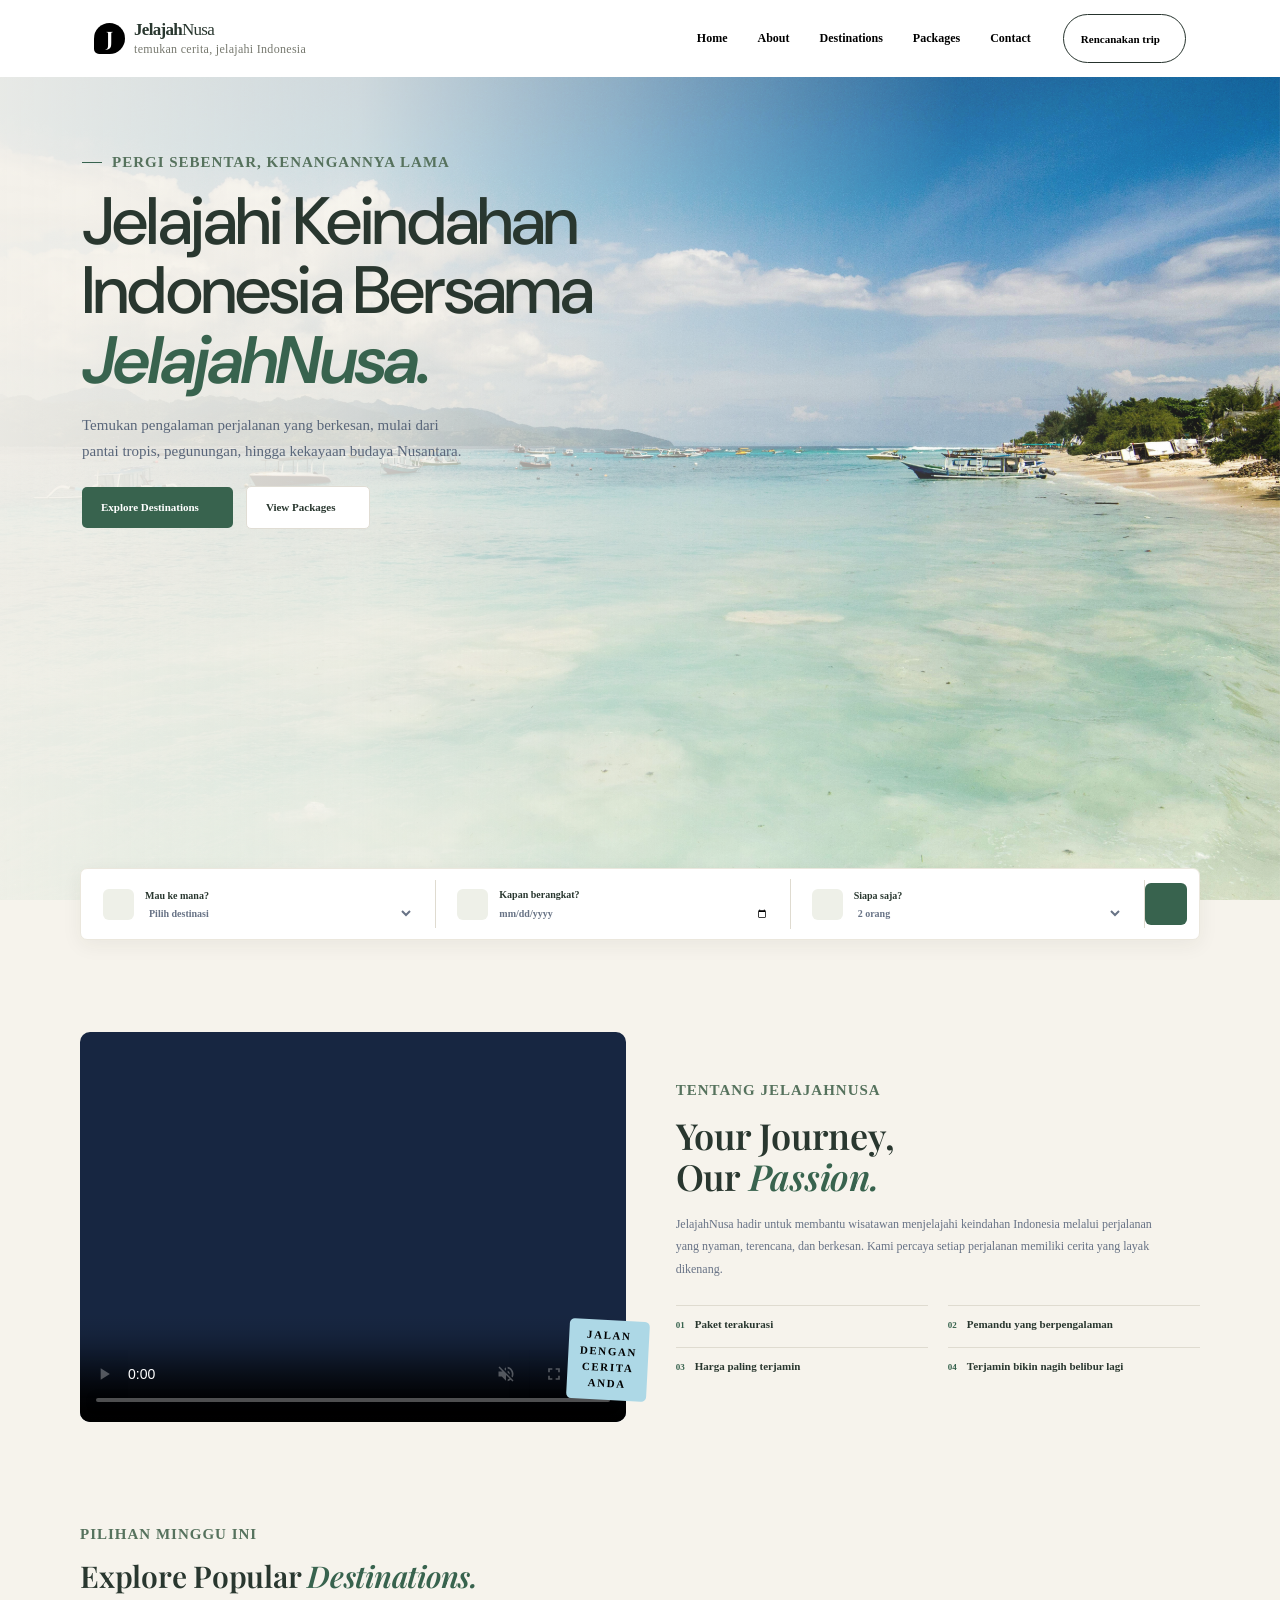
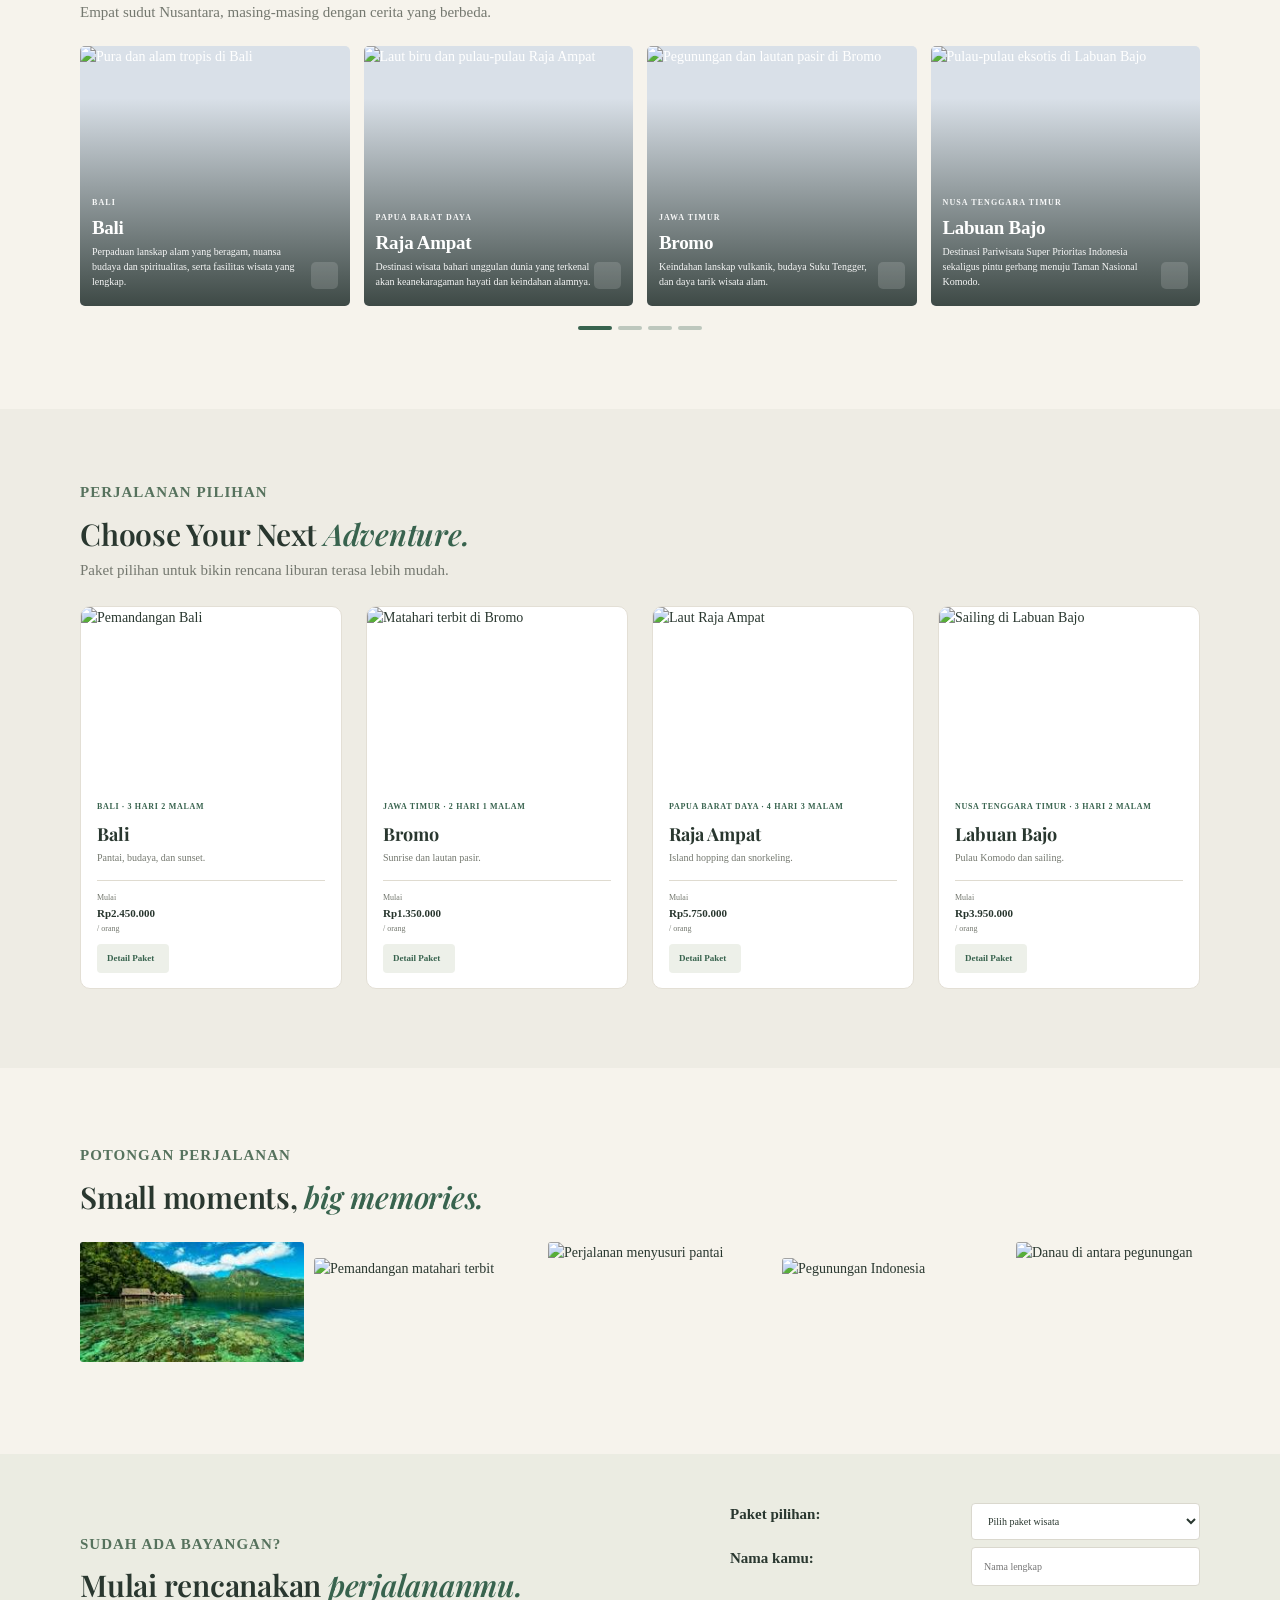
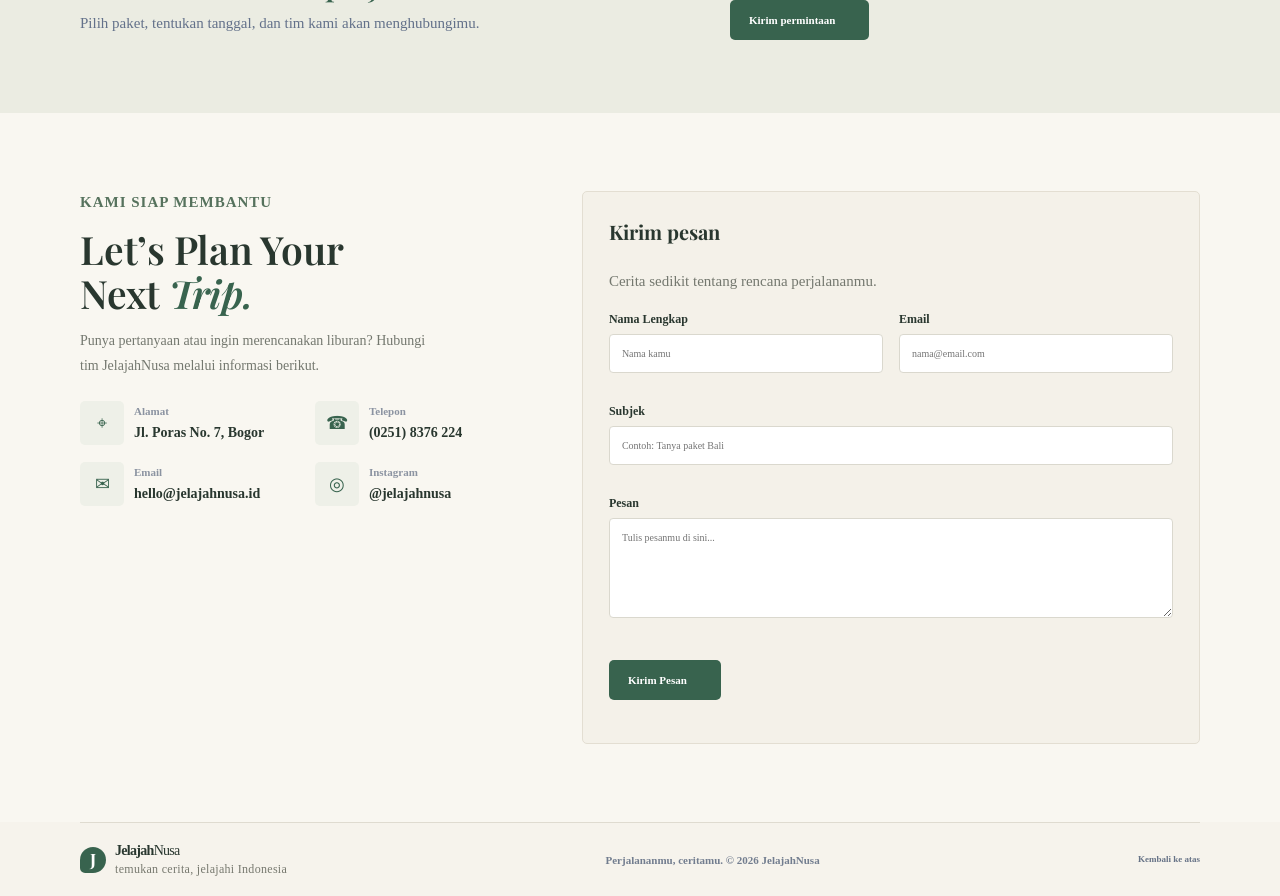
==== commit f05b6228: "pesan perubahan" ====
--- a/index.html
+++ b/index.html
@@ -17,7 +17,7 @@
     <header class="site-header">
       <nav class="navbar navbar-expand-lg nav-wrap" aria-label="Navigasi utama">
         <div class="container-xl px-3 px-lg-4">
-          <a class="navbar-brand brand" href="#home" aria-label="JelajahNusa, Home"><span class="brand-mark">J</span><span>Jelajah<span class="brand-light">Nusa</span><small>temukan cerita, jelajahi Indonesia</small></span></a>
+          <a class="navbar-brand brand" href="#home" aria-label="JelajahNusa, Home"><span class="brand-mark" style="background-color: black;">J</span><span>Jelajah<span class="brand-light">Nusa</span><small style="font-size: 12px;">temukan cerita, jelajahi Indonesia</small></span></a>
           <button class="navbar-toggler" type="button" data-bs-toggle="collapse" data-bs-target="#main-nav" aria-controls="main-nav" aria-expanded="false" aria-label="Buka navigasi"><span class="navbar-toggler-icon"></span></button>
           <div class="collapse navbar-collapse" id="main-nav">
             <ul class="navbar-nav ms-auto align-items-lg-center gap-lg-4">
@@ -35,7 +35,18 @@
 
     <main>
       <section class="hero" id="home">
-        <picture class="hero-photo"><img src="https://i.pinimg.com/1200x/35/18/42/351842ed775b052fea14dc04d09f27d4.jpg"></picture>
+        <div id="heroCarousel" class="hero-photo carousel slide carousel-fade" data-bs-ride="carousel" data-bs-interval="5500" data-bs-pause="false" aria-label="Foto destinasi Indonesia">
+          <div class="carousel-indicators">
+            <button type="button" data-bs-target="#heroCarousel" data-bs-slide-to="0" class="active" aria-current="true" aria-label="Slide 1"></button>
+            <button type="button" data-bs-target="#heroCarousel" data-bs-slide-to="1" aria-label="Slide 2"></button>
+            <button type="button" data-bs-target="#heroCarousel" data-bs-slide-to="2" aria-label="Slide 3"></button>
+          </div>
+          <div class="carousel-inner">
+            <div class="carousel-item active" data-bs-interval="5500"><img src="assets/images/andrea-huls-pareja-ADgssHQ6ceI-unsplash.jpg" alt="Pantai dan perahu di Indonesia"></div>
+            <div class="carousel-item" data-bs-interval="5500"><img src="assets/images/mitch-hodiono-WdlW6RA0XSI-unsplash.jpg" alt="Pemandangan pulau-pulau di Indonesia"></div>
+            <div class="carousel-item" data-bs-interval="5500"><img src="assets/images/dwi-damarnesia-GlxYs8WlgkU-unsplash.jpg" alt="Pulau dan laut di Indonesia"></div>
+          </div>
+        </div>
         <div class="hero-wash"></div>
         <div class="container-xl hero-inner">
           <div class="hero-copy">
@@ -45,25 +56,32 @@
             <div class="hero-actions"><a class="primary-button" href="#destinations">Explore Destinations <span><i class="fa-solid fa-right-long"></i></span></a><a class="secondary-button" href="#packages">View Packages <span><i class="fa-solid fa-right-long"></i></span></a></div>
           </div>
         </div>
-        <section class="search-panel container-xl" aria-label="Cari perjalanan">
+
+      </section>
+      <section class="search-panel container-xl" aria-label="Cari perjalanan">
           <div class="search-field"><span class="field-icon"><i class="fa-solid fa-location-dot"></i></span><span><small>Mau ke mana?</small><select id="destination-select" aria-label="Pilih destinasi"><option value="">Pilih destinasi</option><option>Bali</option><option>Raja Ampat</option><option>Bromo</option><option>Labuan Bajo</option></select></span></div>
           <div class="search-field"><span class="field-icon"><i class="fa-solid fa-calendar-days"></i></span><span><small>Kapan berangkat?</small><input type="date" id="departure-date" aria-label="Tanggal keberangkatan" /></span></div>
           <div class="search-field"><span class="field-icon"><i class="fa-solid fa-users"></i></span><span><small>Siapa saja?</small><select aria-label="Jumlah peserta"><option>2 orang</option><option>1 orang</option><option>3 orang</option><option>4+ orang</option></select></span></div>
         <a class="search-button" href="#packages" aria-label="Lihat paket"><i class="fa-solid fa-arrow-right-long"></i></a>
-        </section>
       </section>
       <section class="section-wrap about-section" id="about">
-        <div class="about-photo"><img src="https://i.pinimg.com/1200x/f0/d7/e7/f0d7e76ab383521fa2e633f8d2d73a30.jpg" alt="Wisatawan menikmati pemandangan alam Indonesia" /><span class="photo-stamp">JALAN<br />DENGAN<br />CERITA<br >ANDA</span></div>
-        <div class="about-copy"><p class="eyebrow">TENTANG JELAJAHNUSA</p><h2>Your Journey,<br />Our <em>Passion.</em></h2><p>JelajahNusa hadir untuk membantu wisatawan menjelajahi keindahan Indonesia melalui perjalanan yang nyaman, terencana, dan berkesan. Kami percaya setiap perjalanan memiliki cerita yang layak dikenang.</p><div class="values-grid"><div><span>01</span><b>Paket terakurasi</b></div><div><span>02</span><b>Pemandu yang berpengalaman</b></div><div><span>03</span><b>Harga paling terjamin</b></div><div><span>04</span><b>Terjamin bikin nagih belibur lagi</b></div></div></div>
+        <div class="about-photo"><video class="about-video" autoplay muted loop playsinline controls preload="metadata" poster="https://i.pinimg.com/1200x/f0/d7/e7/f0d7e76ab383521fa2e633f8d2d73a30.jpg" aria-label="Video pemandangan alam Indonesia"><source src="assets/videos/jelajahnusa-about.mp4" type="video/mp4">Browser kamu tidak mendukung pemutaran video.</video><span class="photo-stamp">JALAN<br />DENGAN<br />CERITA<br >ANDA</span></div>
+        <div class="about-copy"><p class="eyebrow">TENTANG JELAJAHNUSA</p><h2>Your Journey,<br />Our <em>Passion.</em></h2><p class="isi-tentang">JelajahNusa hadir untuk membantu wisatawan menjelajahi keindahan Indonesia melalui perjalanan yang nyaman, terencana, dan berkesan. Kami percaya setiap perjalanan memiliki cerita yang layak dikenang.</p><div class="values-grid"><div><span>01</span><b>Paket terakurasi</b></div><div><span>02</span><b>Pemandu yang berpengalaman</b></div><div><span>03</span><b>Harga paling terjamin</b></div><div><span>04</span><b>Terjamin bikin nagih belibur lagi</b></div></div></div>
       </section>
 
       <section class="section-wrap destinations-section" id="destinations">
-        <div class="section-heading"><div><p class="eyebrow">PILIHAN MINGGU INI</p><h2>Explore Popular <em>Destinations.</em></h2><p class="section-lead">Empat sudut Nusantara, masing-masing dengan cerita yang berbeda.</p></div><div class="carousel-controls"><button type="button" class="arrow-btn" id="scroll-left" aria-label="Geser destinasi ke kiri"><i class="fa-solid fa-arrow-left-long"></i></button><button type="button" class="arrow-btn" id="scroll-right" aria-label="Geser destinasi ke kanan"><i class="fa-solid fa-arrow-right-long"></i></button></div></div>
+        <div class="section-heading"><div><p class="eyebrow">PILIHAN MINGGU INI</p><h2>Explore Popular <em>Destinations.</em></h2><p class="section-lead">Empat sudut Nusantara, masing-masing dengan cerita yang berbeda.</p></div></div>
         <div class="destination-grid" id="destination-grid">
           <article class="destination-card"><img src="https://images.unsplash.com/photo-1537996194471-e657df975ab4?auto=format&fit=crop&w=720&q=85" alt="Pura dan alam tropis di Bali" /><div class="card-overlay"><span class="tag">BALI</span><h3>Bali</h3><p>Perpaduan lanskap alam yang beragam, nuansa budaya dan spiritualitas, serta fasilitas wisata yang lengkap.</p><a href="berita.html" class="card-link" aria-label="Lihat paket Bali"><i class="fa-solid fa-arrow-right-long"></i></a></div></article>
           <article class="destination-card"><img src="https://images.unsplash.com/photo-1516690561799-46d8f74f9abf?auto=format&fit=crop&w=720&q=85" alt="Laut biru dan pulau-pulau Raja Ampat" /><div class="card-overlay"><span class="tag">PAPUA BARAT DAYA</span><h3>Raja Ampat</h3><p>Destinasi wisata bahari unggulan dunia yang terkenal akan keanekaragaman hayati dan keindahan alamnya.</p><a href="berita.html" class="card-link" aria-label="Lihat paket Raja Ampat"><i class="fa-solid fa-arrow-right-long"></i></a></div></article>
           <article class="destination-card"><img src="https://i.pinimg.com/1200x/66/06/a3/6606a330b68dea492f2bc4a0b0bcd77e.jpg" alt="Pegunungan dan lautan pasir di Bromo" /><div class="card-overlay"><span class="tag">JAWA TIMUR</span><h3>Bromo</h3><p>Keindahan lanskap vulkanik, budaya Suku Tengger, dan daya tarik wisata alam.</p><a href="berita.html" class="card-link" aria-label="Lihat paket Bromo"><i class="fa-solid fa-arrow-right-long"></i></a></div></article>
           <article class="destination-card"><img src="https://i.pinimg.com/1200x/2b/1a/fb/2b1afb38507030cf122fe4af4716df9b.jpg" alt="Pulau-pulau eksotis di Labuan Bajo" /><div class="card-overlay"><span class="tag">NUSA TENGGARA TIMUR</span><h3>Labuan Bajo</h3><p>Destinasi Pariwisata Super Prioritas Indonesia sekaligus pintu gerbang menuju Taman Nasional Komodo.</p><a href="berita.html" class="card-link" aria-label="Lihat paket Labuan Bajo"><i class="fa-solid fa-arrow-right-long"></i></a></div></article>
+        </div>
+        <div class="carousel-indicators destination-indicators" role="group" aria-label="Pilih urutan destinasi">
+          <button type="button" class="active" aria-current="true" aria-label="Mulai dari Bali" data-destination-slide="0"></button>
+          <button type="button" aria-label="Mulai dari Raja Ampat" data-destination-slide="1"></button>
+          <button type="button" aria-label="Mulai dari Bromo" data-destination-slide="2"></button>
+          <button type="button" aria-label="Mulai dari Labuan Bajo" data-destination-slide="3"></button>
         </div>
       </section>
 
@@ -76,15 +94,22 @@
         </div>
       </div></section>
 
-      <section class="section-wrap gallery-section" id="gallery"><div class="section-heading"><div><p class="eyebrow">POTONGAN PERJALANAN</p><h2>Small moments, <em>big memories.</em></h2></div></div><div class="gallery-grid"><img src="[data-uri]" alt="Menyusuri alam bersama teman" /><img src="https://www.pakettourbelitung.net/wp-content/uploads/2018/08/pulau-belitung-dan-alamnya-e1534127393983.jpg" alt="Pemandangan matahari terbit" /><img src="https://encrypted-tbn0.gstatic.com/images?q=tbn:ANd9GcQMjkvf2e6_PcF48mfZ-pw85jrxz5xVgF2KQ8sDQoE26A&s=10" alt="Perjalanan menyusuri pantai" /><img src="https://encrypted-tbn0.gstatic.com/images?q=tbn:ANd9GcTfxrzGWUYWl7n61JCxP6W2OgWWWFjWH_5SxS0w0_mAtA&s=10" alt="Pegunungan Indonesia" /><img src="https://superlive.id/storage/superadventure/2020/07/09/03226179fe63.jpg" alt="Danau di antara pegunungan" /><img src="https://img.cnt.traveloka.com/tvlk/dam/i/01kkh1dsyk1p31s1ytn6dt50b8.png" alt="Ombak dan laut biru" /></div></section>
+      <section class="section-wrap gallery-section" id="gallery"><div class="section-heading"><div><p class="eyebrow">POTONGAN PERJALANAN</p><h2>Small moments, <em>big memories.</em></h2></div></div><div class="gallery-slider"><div class="gallery-track" id="galleryTrack"><img class="gallery-slide" loading="lazy" class="d-block w-100 gallery-slide-image" src="[data-uri]" alt="Menyusuri alam bersama teman" /><img class="gallery-slide" loading="lazy" class="d-block w-100 gallery-slide-image" src="https://www.pakettourbelitung.net/wp-content/uploads/2018/08/pulau-belitung-dan-alamnya-e1534127393983.jpg" alt="Pemandangan matahari terbit" /><img class="gallery-slide" loading="lazy" class="d-block w-100 gallery-slide-image" src="https://encrypted-tbn0.gstatic.com/images?q=tbn:ANd9GcQMjkvf2e6_PcF48mfZ-pw85jrxz5xVgF2KQ8sDQoE26A&s=10" alt="Perjalanan menyusuri pantai" /><img class="gallery-slide" loading="lazy" class="d-block w-100 gallery-slide-image" src="https://encrypted-tbn0.gstatic.com/images?q=tbn:ANd9GcTfxrzGWUYWl7n61JCxP6W2OgWWWFjWH_5SxS0w0_mAtA&s=10" alt="Pegunungan Indonesia" /><img class="gallery-slide" loading="lazy" class="d-block w-100 gallery-slide-image" src="https://superlive.id/storage/superadventure/2020/07/09/03226179fe63.jpg" alt="Danau di antara pegunungan" /><img class="gallery-slide" loading="lazy" class="d-block w-100 gallery-slide-image" src="https://img.cnt.traveloka.com/tvlk/dam/i/01kkh1dsyk1p31s1ytn6dt50b8.png" alt="Ombak dan laut biru" /><img class="gallery-slide" loading="lazy" src="assets/images/andrea-huls-pareja-ADgssHQ6ceI-unsplash.jpg" alt="Pantai dan perahu di Indonesia">
+<img class="gallery-slide" loading="lazy" src="assets/images/mitch-hodiono-WdlW6RA0XSI-unsplash.jpg" alt="Pulau dan laut biru">
+<img class="gallery-slide" loading="lazy" src="assets/images/dwi-damarnesia-GlxYs8WlgkU-unsplash.jpg" alt="Pemandangan pulau dari udara">
+<img class="gallery-slide" loading="lazy" src="https://i.pinimg.com/1200x/f0/d7/e7/f0d7e76ab383521fa2e633f8d2d73a30.jpg" alt="Wisatawan menikmati pemandangan alam">
+<img class="gallery-slide" loading="lazy" src="https://images.unsplash.com/photo-1537996194471-e657df975ab4?auto=format&amp;fit=crop&amp;w=900&amp;q=85" alt="Lanskap tropis Bali">
+<img class="gallery-slide" loading="lazy" src="https://images.unsplash.com/photo-1516690561799-46d8f74f9abf?auto=format&amp;fit=crop&amp;w=900&amp;q=85" alt="Kepulauan Raja Ampat">
+<img class="gallery-slide" loading="lazy" src="https://i.pinimg.com/1200x/66/06/a3/6606a330b68dea492f2bc4a0b0bcd77e.jpg" alt="Pegunungan Bromo">
+<img class="gallery-slide" loading="lazy" src="https://i.pinimg.com/1200x/2b/1a/fb/2b1afb38507030cf122fe4af4716df9b.jpg" alt="Pulau-pulau Labuan Bajo"></div></div></section>
 
-      <section class="booking-band"><div class="section-wrap booking-inner"><div><p class="eyebrow">SUDAH ADA BAYANGAN?</p><h2>Mulai rencanakan <em>perjalananmu.</em></h2><p>Pilih paket, tentukan tanggal, dan tim kami akan menghubungimu.</p></div><form id="booking-form" class="booking-form"><label for="booking-package">Paket pilihan</label><select id="booking-package" required><option value="">Pilih paket wisata</option><option>Bali Escape</option><option>Bromo Sunrise Trip</option><option>Raja Ampat Discovery</option><option>Labuan Bajo Explorer</option></select><label for="booking-name">Nama kamu</label><input id="booking-name" type="text" placeholder="Nama lengkap" required /><button type="submit" class="primary-button">Kirim permintaan <span><i class="fa-solid fa-arrow-right-long"></i></span></button><p class="form-feedback" id="booking-feedback" role="status"></p></form></div></section>
+      <section class="booking-band"><div class="section-wrap booking-inner"><div><p class="eyebrow">SUDAH ADA BAYANGAN?</p><h2>Mulai rencanakan <em>perjalananmu.</em></h2><p class="pilihan-paket" style="font-size: 15px;">Pilih paket, tentukan tanggal, dan tim kami akan menghubungimu.</p></div><form id="booking-form" class="booking-form"><label for="booking-package" style="font-size: 15px;">Paket pilihan:</label><select id="booking-package" required><option value="">Pilih paket wisata</option><option>Bali Escape</option><option>Bromo Sunrise Trip</option><option>Raja Ampat Discovery</option><option>Labuan Bajo Explorer</option></select><label for="booking-name" style="font-size: 15px;">Nama kamu:</label><input id="booking-name" type="text" placeholder="Nama lengkap" required /><button type="submit" class="primary-button">Kirim permintaan <span><i class="fa-solid fa-arrow-right-long"></i></span></button><p class="form-feedback" id="booking-feedback" role="status"></p></form></div></section>
 
-      <section class="contact-section" id="contact"><div class="section-wrap contact-inner"><div class="contact-copy"><p class="eyebrow">KAMI SIAP MEMBANTU</p><h2>Let’s Plan Your<br />Next <em>Trip.</em></h2><p>Punya pertanyaan atau ingin merencanakan liburan? Hubungi tim JelajahNusa melalui informasi berikut.</p><div class="contact-list"><div><span>⌖</span><p><small>Alamat</small><a href="https://www.google.com/maps/place/Jl.+Poras+No.7,+RT.01%2FRW.04,+Sindangbarang,+Kec.+Bogor+Bar.,+Kota+Bogor,+Jawa+Barat+16117/@-6.583616,106.7658735,17z/data=!3m1!4b1!4m6!3m5!1s0x2e69c4ff2fe1c2f9:0x43605e016c821149!8m2!3d-6.583616!4d106.7684484!16s%2Fg%2F11nnt926pp?entry=ttu&g_ep=EgoyMDI2MTEyMi4wIKXMDSoASAFQAw%3D%3D">Jl. Poras No. 7, Bogor</a></p></div><div><span>☎</span><p><small>Telepon</small><a href="tel:+622518376224">(0251) 8376 224</a></p></div><div><span>✉</span><p><small>Email</small><a href="mailto:hello@jelajahnusa.id">hello@jelajahnusa.id</a></p></div><div><span>◎</span><p><small>Instagram</small><a href="https://instagram.com/jelajahnusa">@jelajahnusa</a></p></div></div></div>
-          <form class="contact-form" id="contact-form" novalidate><h3>Kirim pesan</h3><br><p class="form-intro">Cerita sedikit tentang rencana perjalananmu.</p><div class="row g-3"><div class="col-md-6"><label for="contact-name">Nama Lengkap</label><input id="contact-name" name="name" type="text" placeholder="Nama kamu" required /><small class="error-message"></small></div><div class="col-md-6"><label for="contact-email">Email</label><input id="contact-email" name="email" type="email" placeholder="nama@email.com" required /><small class="error-message"></small></div><div class="col-12"><label for="contact-subject">Subjek</label><input id="contact-subject" name="subject" type="text" placeholder="Contoh: Tanya paket Bali" required /><small class="error-message"></small></div><div class="col-12"><label for="contact-message">Pesan</label><textarea id="contact-message" name="message" rows="4" placeholder="Tulis pesanmu di sini..." required></textarea><small class="error-message"></small></div><div class="col-12"><button type="submit" class="primary-button">Kirim Pesan <span><i class="fa-solid fa-arrow-right-long"></i></span></button><p class="form-feedback" id="contact-feedback" role="status"></p></div></div></form>
+      <section class="contact-section" id="contact"><div class="section-wrap contact-inner"><div class="contact-copy"><p class="eyebrow">KAMI SIAP MEMBANTU</p><h2>Let’s Plan Your<br />Next <em>Trip.</em></h2><p style="font-size: 14px;">Punya pertanyaan atau ingin merencanakan liburan? Hubungi tim JelajahNusa melalui informasi berikut.</p><div class="contact-list"><div><span>⌖</span><p><small>Alamat</small><a href="https://www.google.com/maps/place/Jl.+Poras+No.7,+RT.01%2FRW.04,+Sindangbarang,+Kec.+Bogor+Bar.,+Kota+Bogor,+Jawa+Barat+16117/@-6.583616,106.7658735,17z/data=!3m1!4b1!4m6!3m5!1s0x2e69c4ff2fe1c2f9:0x43605e016c821149!8m2!3d-6.583616!4d106.7684484!16s%2Fg%2F11nnt926pp?entry=ttu&g_ep=EgoyMDI2MTEyMi4wIKXMDSoASAFQAw%3D%3D">Jl. Poras No. 7, Bogor</a></p></div><div><span>☎</span><p><small>Telepon</small><a href="tel:+622518376224">(0251) 8376 224</a></p></div><div><span>✉</span><p><small>Email</small><a href="mailto:hello@jelajahnusa.id">hello@jelajahnusa.id</a></p></div><div><span>◎</span><p><small>Instagram</small><a href="https://instagram.com/jelajahnusa">@jelajahnusa</a></p></div></div></div>
+          <form class="contact-form" id="contact-form" novalidate><h3>Kirim pesan</h3><br><p class="form-intro" style="font-size: 15px;">Cerita sedikit tentang rencana perjalananmu.</p><div class="row g-3"><div class="col-md-6"><label for="contact-name" style="font-size: 12px;">Nama Lengkap</label><input id="contact-name" name="name" type="text" placeholder="Nama kamu" required /><small class="error-message"></small></div><div class="col-md-6"><label for="contact-email" style="font-size: 12px;">Email</label><input id="contact-email" name="email" type="email" placeholder="nama@email.com" required /><small class="error-message"></small></div><div class="col-12"><label for="contact-subject" style="font-size: 12px;">Subjek</label><input id="contact-subject" name="subject" type="text" placeholder="Contoh: Tanya paket Bali" required /><small class="error-message"></small></div><div class="col-12"><label for="contact-message" style="font-size: 12px;">Pesan</label><textarea id="contact-message" name="message" rows="4" placeholder="Tulis pesanmu di sini..." required></textarea><small class="error-message"></small></div><div class="col-12"><button type="submit" class="primary-button">Kirim Pesan <span><i class="fa-solid fa-arrow-right-long"></i></span></button><p class="form-feedback" id="contact-feedback" role="status"></p></div></div></form>
         </div></section>
     </main>
-    <footer><a class="brand footer-brand" href="#home"><span class="brand-mark">J</span><span>Jelajah<span class="brand-light">Nusa</span><small>temukan cerita, jelajahi Indonesia</small></span></a><p>Perjalananmu, ceritamu. © 2026 JelajahNusa</p><a href="#home" class="back-top">Kembali ke atas><i class="fa-solid fa-arrow-up"></i></a></footer>
+    <footer><a class="brand footer-brand" href="#home"><span class="brand-mark">J</span><span>Jelajah<span class="brand-light">Nusa</span><small style="font-size: 12px;">temukan cerita, jelajahi Indonesia</small></span></a><p style="font-size: 11px;">Perjalananmu, ceritamu. © 2026 JelajahNusa</p><a href="#home" class="back-top">Kembali ke atas <i class="fa-solid fa-arrow-up"></i></a></footer>
 
     <div class="modal fade" id="package-modal" tabindex="-1" aria-labelledby="modal-title" aria-hidden="true"><div class="modal-dialog modal-dialog-centered modal-lg"><div class="modal-content package-modal-content"><button type="button" class="modal-close" data-bs-dismiss="modal" aria-label="Tutup">×</button><img id="modal-image" class="modal-image" src="" alt="" /><div class="modal-body"><p class="eyebrow" id="modal-location"></p><h2 id="modal-title"></h2><p class="modal-description" id="modal-description"></p><div class="modal-facts"><span>Durasi <b id="modal-duration"></b></span><span>Harga/orang <b id="modal-price"></b></span></div><h3>Termasuk dalam paket</h3><ul id="modal-includes"></ul><div class="modal-actions"><button type="button" class="secondary-button" data-bs-dismiss="modal">Tutup</button><button type="button" class="primary-button" id="modal-book">Pesan Paket <span><i class="fa-solid fa-arrow-right-long"></i></span></button></div></div></div></div></div>
     <div class="toast-container position-fixed bottom-0 end-0 p-3"><div id="site-toast" class="toast text-bg-success border-0" role="status" aria-live="polite" aria-atomic="true"><div class="d-flex"><div class="toast-body" id="toast-message">Permintaan berhasil disimulasikan.</div><button type="button" class="btn-close btn-close-white me-2 m-auto" data-bs-dismiss="toast" aria-label="Tutup"></button></div></div></div>
--- a/style.css
+++ b/style.css
@@ -1,6 +1,6 @@
 :root{--ink:#172641;--blue:#376bd8;--muted:#687386;--paper:#f7f8fb;--line:#e7eaf0;--serif:"Playfair Display",Georgia,serif}
-*{box-sizing:border-box}html{scroll-behavior:smooth;scroll-padding-top:85px}body{margin:0;background:var(--paper);color:var(--ink);font-family: "georgia", serif;font-size:14px;-webkit-font-smoothing:antialiased}a{color:inherit;text-decoration:none}button,input,select,textarea{font:inherit}img{display:block;max-width:100%}.site-header{position:absolute;z-index:5;top:0;left:0;width:100%}.nav-wrap{padding:13px 0}.brand{display:flex;align-items:center;gap:9px;font-size:17px;font-weight:700;line-height:1;color:var(--ink);letter-spacing:-.7px}.brand-mark{width:31px;height:31px;border-radius:50% 50% 50% 8px;background:var(--blue);color:white;display:grid;place-items:center;font-family:var(--serif);font-size:20px;transform:rotate(-8deg)}.brand small{display:block;margin-top:5px;color:#727d8f;font-size:8px;letter-spacing:.3px;font-weight:600}.brand-light{font-weight:500}.navbar .nav-link{font-size:12px;font-weight:600;color:#434e60;padding:10px 0!important}.navbar .nav-link:hover,.navbar .nav-link.active{color:var(--blue)}.nav-cta{font-size:11px;border-color: grey;font-weight:700;padding:12px 17px;border:1px solid #dce1ea;border-radius:30px;display:inline-block}.nav-cta span{color: white;font-size:15px;margin-left:8px}.navbar-toggler{border:0;padding:6px}.hero{height:620px;position:relative;overflow:hidden;background:#e9eff9}
-.hero-photo{position:absolute;right:0;top:0;width: 80%;height:250%;clip-path:ellipse(92% 91% at 75% 49%); border-radius: 20px;}.hero-wash{position:absolute;inset:0;background:linear-gradient(90deg,#f7f8fb 0%,#f7f8fb 27%,rgba(247,248,251,.91) 36%,rgba(247,248,251,.42) 51%,transparent 68%)}.hero-inner{position:relative;z-index:1;padding-top:151px}.hero-copy{max-width:570px}.eyebrow{font-size:9px;letter-spacing:1.5px;font-weight:700;color:var(--blue);margin:0 0 13px}.hero-copy .eyebrow{display:flex;align-items:center;gap:10px}.hero-copy .eyebrow span{display:inline-block;width:20px;height:1px;background:var(--blue)}h1,h2,h3,p{margin-top:0}.hero h1{font:700 clamp(48px,5.8vw,72px)/.99; font-family:"DM Sans", sans-serif;letter-spacing:-2.5px;margin-bottom:16px}.hero h1 em,h2 em{font-weight:600;color:var(--blue)}.hero-intro{font-size:13px;font-weight:500;line-height:1.75;color:#59667a;max-width:390px;margin-bottom:22px}.hero-actions{display:flex;align-items:center;gap:13px}.primary-button,.secondary-button{display:inline-flex;align-items:center;justify-content:center;gap:18px;border:0;color:white;background:var(--blue);padding:12px 16px 12px 19px;border-radius:25px;font-size:11px;font-weight:700;box-shadow:0 8px 20px #376bd82b;transition:transform .2s,box-shadow .2s}.primary-button:hover{color:white;transform:translateY(-2px);box-shadow:0 11px 25px #376bd840}.primary-button span,.secondary-button span{font-size:15px}.secondary-button{background:#fff;color:var(--ink);box-shadow:0 3px 12px #1d31500d}.secondary-button:hover{color:var(--blue);transform:translateY(-2px)}.hero-note{display:flex;align-items:center;gap:11px;margin-top:30px;color:#687386;font-size:10px;font-weight:600}.hero-note b{color:var(--ink)}.avatar-stack{display:flex;padding-left:4px}.avatar-stack i{font-style:normal;width:23px;height:23px;border-radius:50%;border:2px solid var(--paper);margin-left:-4px;display:grid;place-items:center;color:white;font-size:8px;background:#bd8d74}.avatar-stack i:nth-child(2){background:#708a9e}.avatar-stack i:nth-child(3){background:#c6a84d}.photo-caption{position:absolute;bottom:94px;left:50%;display:flex;align-items:center;gap:11px;color:white;font-size:11px;font-weight:700;text-shadow:0 1px 4px #0008}.caption-line{height:1px;width:34px;background:#fff}.photo-caption small{font-size:9px;font-weight:500;opacity:.92}.photo-play{position:absolute;right:14%;bottom:85px;width:48px;height:48px;border-radius:50%;background:#ffffffed;display:grid;place-items:center;color:var(--blue);font-weight:700;box-shadow:0 4px 20px #0b1a3529}.search-panel{position:relative;z-index:2;display:flex;align-items:center;max-width:1120px;margin:-32px auto 0;background:white;border:1px solid #edf0f5;border-radius:18px;padding:10px 13px 10px 22px;box-shadow:0 15px 38px #1d31500e}.search-field{display:flex;align-items:center;gap:11px;flex:1;padding:8px 21px;border-right:1px solid var(--line);min-width:0}.search-field:first-child{padding-left:0}.field-icon{width:31px;height:31px;background:#f1f5ff;color:var(--blue);border-radius:50%;display:grid;place-items:center;font-size:17px;flex:none}.search-field>span:last-child{display:flex;flex-direction:column;gap:4px;min-width:0;flex:1}.search-field small{font-size:10px;font-weight:700;color:var(--ink)}.search-field input,.search-field select{border:0;background:transparent;outline:0;padding:0;color:#687386;font-size:10px;font-weight:600;width:100%;min-width:100px}.search-button{height:42px;width:42px;border-radius:50%;background:var(--blue);color:white;display:grid;place-items:center;font-size:20px;flex:none;transition:background .2s,transform .2s}.search-button:hover{background:#2858bd;color:white;transform:scale(1.05)}.section-wrap{max-width:1120px;margin-left:auto;margin-right:auto}.about-section{padding:92px 0 70px;display:grid;grid-template-columns:1.02fr .98fr;gap:75px;align-items:center}.about-photo{height:390px;position:relative}.about-photo img{width:100%;height:100%;object-fit:cover;border-radius:4px 70px 4px 4px}.photo-stamp{position:absolute;right:-22px;bottom:22px;background:var(--blue);color:black;width:91px;height:91px;border-radius:50%;display:grid;place-content:center;text-align:center;font-size:11px;line-height:1.45;letter-spacing:1.6px;font-weight:700;transform:rotate(9deg);box-shadow:0 8px 20px #376bd840}.about-copy h2,.section-heading h2,.experience h2,.booking-inner h2,.contact-copy h2{font:600 36px/1.14 var(--serif);letter-spacing:-.6px;margin:0 0 16px}.about-copy>p:not(.eyebrow){max-width:490px;font-size:12px;font-weight:500;line-height:1.9;color:#687386;margin-bottom:24px}.values-grid{display:grid;grid-template-columns:1fr 1fr;gap:15px 20px}.values-grid div{border-top:1px solid var(--line);padding-top:10px;display:flex;gap:10px;align-items:baseline}.values-grid span{font-size:9px;font-weight:700;color:var(--blue)}.values-grid b{font-size:11px;font-weight:700}.destinations-section{padding:31px 0 79px}.section-heading{display:flex;align-items:flex-end;justify-content:space-between;margin-bottom:23px}.section-heading h2{font-size:30px;margin-bottom:8px}.section-lead{font-size:11px;font-weight:500;color:var(--muted);margin:0}.carousel-controls{display:flex;gap:8px}.arrow-btn{width:31px;height:31px;border:1px solid var(--line);border-radius:50%;color:var(--ink);background:white;cursor:pointer;font-size:15px}.arrow-btn:hover{background:var(--blue);border-color:var(--blue);color:white}.destination-grid{display:grid;grid-template-columns:repeat(4,1fr);gap:14px}.destination-card{height:285px;position:relative;overflow:hidden;border-radius:12px;background:#d9e0e8;color:white;isolation:isolate}.destination-card:after{content:"";position:absolute;inset:20% 0 0;background:linear-gradient(transparent,rgba(7,20,38,.85));z-index:-1}.destination-card>img{position:absolute;inset:0;width:100%;height:100%;object-fit:cover;z-index:-2;transition:transform .5s}.destination-card:hover>img{transform:scale(1.05)}.card-overlay{position:absolute;left:16px;right:16px;bottom:17px}.tag{font-size:8px;letter-spacing:1.1px;font-weight:700;color:#ffffffed}.card-overlay h3{font-size:19px;line-height:1.1;margin:7px 0 5px;letter-spacing:-.3px;font-weight:700}.card-overlay p{font-size:10px;line-height:1.5;color:#fffffff0;font-weight:500;margin:0;max-width:220px}.card-link{position:absolute;right:0;bottom:0;width:27px;height:27px;border-radius:50%;display:grid;place-items:center;background:#ffffff25;color:white;font-size:14px}.card-link:hover{background:white;color:var(--blue)}.packages-section{background:#f0f3f8;padding:72px 0 79px}.packages-section .section-heading{margin-bottom:25px}.package-card{height:100%;background:white;border-radius:11px;overflow:hidden;border:1px solid #e8ebf1;transition:transform .2s,box-shadow .2s}.package-card:hover{transform:translateY(-3px);box-shadow:0 12px 26px #1d315012}.package-card>img{width:100%;height:170px;object-fit:cover}.package-body{padding:17px 16px 15px}.package-location{font-size:8px;letter-spacing:.7px;font-weight:700;color:var(--blue)}.package-body h3{font:700 18px var(--serif);margin:7px 0 4px}.package-body>p{font-size:10px;font-weight:500;color:var(--muted);margin:0 0 15px}.package-bottom{padding-top:11px;border-top:1px solid var(--line);display:flex;align-items:center;justify-content:space-between;gap:8px}.package-bottom>span{font-size:8px;color:var(--muted);line-height:1.6}.package-bottom b{display:block;font-size:11px;color:var(--ink)}.package-bottom small{font-size:8px}.detail-button{border:0;background:#edf2ff;color:var(--blue);border-radius:20px;padding:8px 10px;font-size:9px;font-weight:700;white-space:nowrap}.detail-button:hover{background:var(--blue);color:white}.detail-button span{margin-left:5px}.gallery-section{padding:76px 0}.gallery-section .section-heading{margin-bottom:20px}.gallery-grid{display:grid;grid-template-columns:repeat(6,1fr);gap:10px}.gallery-grid img{height:145px;width:100%;object-fit:cover;border-radius:7px;transition:transform .2s}.gallery-grid img:hover{transform:translateY(-3px)}.booking-band{background:#eaf0ff;padding:49px 0}.booking-inner{display:flex;justify-content:space-between;align-items:center;gap:40px}.booking-inner h2{font-size:30px;margin-bottom:9px}.booking-inner>div>p:last-child{font-size:11px;color:#63718a;font-weight:500;margin:0}.booking-form{display:grid;grid-template-columns:1fr 1fr;gap:7px 12px;width:min(100%,470px)}.booking-form label,.contact-form label{font-size:10px;font-weight:700;color:var(--ink)}.booking-form select,.booking-form input,.contact-form input,.contact-form textarea{width:100%;border:1px solid #e2e7f0;background:white;border-radius:6px;padding:11px 12px;font-size:10px;color:var(--ink);outline:0}.booking-form select:focus,.booking-form input:focus,.contact-form input:focus,.contact-form textarea:focus{border-color:#8ca9ee;box-shadow:0 0 0 3px #376bd814}.booking-form button{grid-column:1/-1;justify-self:start;margin-top:7px}.form-feedback{font-size:10px;font-weight:600;margin:2px 0 0;min-height:15px;color:#26774d}.booking-form .form-feedback{grid-column:1/-1}.contact-section{background:#fff;padding:78px 0}.contact-inner{display:grid;grid-template-columns:.85fr 1.15fr;gap:90px;align-items:start}.contact-copy h2{font-size:39px;margin-bottom:12px}.contact-copy>p:not(.eyebrow){font-size:11px;line-height:1.8;font-weight:500;color:var(--muted);max-width:350px}.contact-list{margin-top:23px;display:grid;grid-template-columns:1fr 1fr;gap:17px 13px}.contact-list>div{display:flex;gap:10px;align-items:center}.contact-list>div>span{flex:none;width:30px;height:30px;border-radius:50%;display:grid;place-items:center;background:#f1f5ff;color:var(--blue);font-size:14px}.contact-list p{font-size:10px;font-weight:600;margin:0}.contact-list small{display:block;font-size:8px;font-weight:700;color:#8b93a1;margin-bottom:3px}.contact-list a:hover{color:var(--blue)}.contact-form{background:var(--paper);border:1px solid var(--line);border-radius:11px;padding:26px}.contact-form h3{font:700 20px var(--serif);margin-bottom:4px}.form-intro{font-size:10px;color:var(--muted);font-weight:500;margin-bottom:17px}.contact-form label{display:block;margin-bottom:6px}.contact-form textarea{resize:vertical;min-height:100px}.contact-form .primary-button{margin-top:7px}.error-message{display:block;min-height:13px;color:#c33e48;font-size:9px;padding-top:3px}.invalid-field{border-color:#c33e48!important}.footer{border-top:1px solid var(--line)}footer{border-top:1px solid var(--line);max-width:1120px;margin:auto;padding:21px 0;display:flex;align-items:center;justify-content:space-between}footer p{font-size:9px;font-weight:600;color:#727d8f;margin:0}.footer-brand{font-size:14px}.footer-brand .brand-mark{width:26px;height:26px;font-size:17px}.back-top{font-size:9px;font-weight:700;color:#677387}.back-top:hover{color:var(--blue)}.package-modal-content{border:0;border-radius:14px;overflow:hidden;position:relative}.modal-image{width:100%;height:260px;object-fit:cover}.modal-close{position:absolute;right:14px;top:14px;width:35px;height:35px;border:0;border-radius:50%;background:#fff;color:var(--ink);font-size:24px;line-height:1;z-index:1}.package-modal-content .modal-body{padding:25px 30px 28px}.modal-body .eyebrow{margin-bottom:7px}.modal-body h2{font:700 27px var(--serif);margin-bottom:9px}.modal-description{font-size:12px;line-height:1.7;color:var(--muted);font-weight:500}.modal-facts{display:flex;gap:35px;padding:13px 0;margin:14px 0;border-top:1px solid var(--line);border-bottom:1px solid var(--line)}.modal-facts span{font-size:10px;color:var(--muted)}.modal-facts b{display:block;color:var(--ink);font-size:12px;margin-top:4px}.modal-body h3{font-size:12px;font-weight:700}.modal-body ul{padding-left:18px;margin:0;color:#58667c;font-size:11px;line-height:1.9}.modal-actions{display:flex;justify-content:flex-end;gap:9px;margin-top:20px}.modal-actions .secondary-button,.modal-actions .primary-button{font-size:10px;padding:10px 15px}
+*{box-sizing:border-box}html{scroll-behavior:smooth;scroll-padding-top:85px}body{margin:0;background:var(--paper);color:var(--ink);font-family: "georgia", serif;font-size:14px;-webkit-font-smoothing:antialiased}a{color:inherit;text-decoration:none}button,input,select,textarea{font:inherit}img{display:block;max-width:100%}.site-header{position:absolute;z-index:5;top:0;left:0;width:100%}.nav-wrap{padding:13px 0}.brand{display:flex;align-items:center;gap:9px;font-size:17px;font-weight:700;line-height:1;color:var(--ink);letter-spacing:-.7px}.brand-mark{width:31px;height:31px;border-radius:50% 50% 50% 8px;background:var(--blue);color:white;display:grid;place-items:center;font-family:var(--serif);font-size:20px;transform:rotate(-8deg)}.brand small{display:block;margin-top:5px;color:#727d8f;font-size:8px;letter-spacing:.3px;font-weight:600}.brand-light{font-weight:500}.navbar .nav-link{font-size:12px;font-weight:600;color:black;padding:10px 0!important}.navbar .nav-link:hover,.navbar .nav-link.active{color:var(--blue)}.nav-cta{font-size:11px;border-color: black;font-weight:700;padding:12px 17px;border:1px solid green;border-radius:30px;display:inline-block}.nav-cta span{color: black;font-size:15px;margin-left:8px}.navbar-toggler{border:0;padding:6px}.hero{height:620px;position:relative;overflow:hidden;background:#e9eff9}
+.hero-photo{position:absolute;right:0;top:0;width: 80%;height:250%;clip-path:ellipse(92% 91% at 75% 49%); border-radius: 20px;}.hero-wash{position:absolute;inset:0;background:linear-gradient(90deg,#f7f8fb 0%,#f7f8fb 27%,rgba(247,248,251,.91) 36%,rgba(247,248,251,.42) 51%,transparent 68%)}.hero-inner{position:relative;z-index:1;padding-top:151px}.hero-copy{max-width:570px}.eyebrow{font-size:15px;letter-spacing:1.5px;font-weight:700;color:var(--blue);margin:0 0 13px}.hero-copy .eyebrow{display:flex;align-items:center;gap:10px}.hero-copy .eyebrow span{display:inline-block;width:20px;height:1px;background:var(--blue)}h1,h2,h3,p{margin-top:0}.hero h1{font:700 clamp(48px,5.8vw,72px)/.99; font-family:"DM Sans", sans-serif;letter-spacing:-2.5px;margin-bottom:16px}.hero h1 em,h2 em{font-weight:600;color:var(--blue)}.hero-intro{font-size:15px;font-weight:500;line-height:1.75;color:#59667a;max-width:390px;margin-bottom:22px}.hero-actions{display:flex;align-items:center;gap:13px}.primary-button,.secondary-button{display:inline-flex;align-items:center;justify-content:center;gap:18px;border:0;color:white;background:var(--blue);padding:12px 16px 12px 19px;border-radius:25px;font-size:11px;font-weight:700;box-shadow:0 8px 20px #376bd82b;transition:transform .2s,box-shadow .2s}.primary-button:hover{color:white;transform:translateY(-2px);box-shadow:0 11px 25px #376bd840}.primary-button span,.secondary-button span{font-size:15px}.secondary-button{background:#fff;color:var(--ink);box-shadow:0 3px 12px #1d31500d}.secondary-button:hover{color:var(--blue);transform:translateY(-2px)}.hero-note{display:flex;align-items:center;gap:11px;margin-top:30px;color:#687386;font-size:10px;font-weight:600}.hero-note b{color:var(--ink)}.avatar-stack{display:flex;padding-left:4px}.avatar-stack i{font-style:normal;width:23px;height:23px;border-radius:50%;border:2px solid var(--paper);margin-left:-4px;display:grid;place-items:center;color:white;font-size:8px;background:#bd8d74}.avatar-stack i:nth-child(2){background:#708a9e}.avatar-stack i:nth-child(3){background:#c6a84d}.photo-caption{position:absolute;bottom:94px;left:50%;display:flex;align-items:center;gap:11px;color:white;font-size:11px;font-weight:700;text-shadow:0 1px 4px #0008}.caption-line{height:1px;width:34px;background:#fff}.photo-caption small{font-size:9px;font-weight:500;opacity:.92}.photo-play{position:absolute;right:14%;bottom:85px;width:48px;height:48px;border-radius:50%;background:#ffffffed;display:grid;place-items:center;color:var(--blue);font-weight:700;box-shadow:0 4px 20px #0b1a3529}.search-panel{position:relative;z-index:2;display:flex;align-items:center;max-width:1120px;margin:-32px auto 0;background:white;border:1px solid #edf0f5;border-radius:18px;padding:10px 12px 10px 22px;box-shadow:0 15px 38px #1d31500e}.search-field{display:flex;align-items:center;gap:11px;flex:1;padding:8px 21px;border-right:1px solid var(--line);min-width:0}.search-field:first-child{padding-left:0}.field-icon{width:31px;height:31px;background:#f1f5ff;color:var(--blue);border-radius:50%;display:grid;place-items:center;font-size:17px;flex:none}.search-field>span:last-child{display:flex;flex-direction:column;gap:4px;min-width:0;flex:1}.search-field small{font-size:10px;font-weight:700;color:var(--ink)}.search-field input,.search-field select{border:0;background:transparent;outline:0;padding:0;color:#687386;font-size:10px;font-weight:600;width:100%;min-width:100px}.search-button{height:42px;width:42px;border-radius:50%;background:var(--blue);color:white;display:grid;place-items:center;font-size:20px;flex:none;transition:background .2s,transform .2s}.search-button:hover{background:#2858bd;color:white;transform:scale(1.05)}.section-wrap{max-width:1120px;margin-left:auto;margin-right:auto}.about-section{padding:92px 0 70px;display:grid;grid-template-columns:1.02fr .98fr;gap:75px;align-items:center}.about-photo{height:390px;position:relative}.about-photo img{width:100%;height:100%;object-fit:cover;border-radius:4px 70px 4px 4px}.photo-stamp{position:absolute;right:-22px;bottom:22px;background:var(--blue);color:black;width:91px;height:91px;border-radius:50%;display:grid;place-content:center;text-align:center;font-size:11px;line-height:1.45;letter-spacing:1.6px;font-weight:700;transform:rotate(9deg);box-shadow:0 8px 20px #376bd840}.about-copy h2,.section-heading h2,.experience h2,.booking-inner h2,.contact-copy h2{font:600 36px/1.14 var(--serif);letter-spacing:-.6px;margin:0 0 16px}.about-copy>p:not(.eyebrow){max-width:490px;font-size:12px;font-weight:500;line-height:1.9;color:#687386;margin-bottom:24px}.values-grid{display:grid;grid-template-columns:1fr 1fr;gap:15px 20px}.values-grid div{border-top:1px solid var(--line);padding-top:10px;display:flex;gap:10px;align-items:baseline}.values-grid span{font-size:9px;font-weight:700;color:var(--blue)}.values-grid b{font-size:11px;font-weight:700}.destinations-section{padding:31px 0 79px}.section-heading{display:flex;align-items:flex-end;justify-content:space-between;margin-bottom:23px}.section-heading h2{font-size:30px;margin-bottom:8px}.section-lead{font-size:15px;font-weight:500;color:var(--muted);margin:0}.carousel-controls{display:flex;gap:8px}.arrow-btn{width:31px;height:31px;border:1px solid var(--line);border-radius:50%;color:var(--ink);background:white;cursor:pointer;font-size:15px}.arrow-btn:hover{background:var(--blue);border-color:var(--blue);color:white}.destination-grid{display:grid;grid-template-columns:repeat(4,1fr);gap:14px}.destination-card{height:285px;position:relative;overflow:hidden;border-radius:12px;background:#d9e0e8;color:white;isolation:isolate}.destination-card:after{content:"";position:absolute;inset:20% 0 0;background:linear-gradient(transparent,rgba(7,20,38,.85));z-index:-1}.destination-card>img{position:absolute;inset:0;width:100%;height:100%;object-fit:cover;z-index:-2;transition:transform .5s}.destination-card:hover>img{transform:scale(1.05)}.card-overlay{position:absolute;left:16px;right:16px;bottom:17px}.tag{font-size:8px;letter-spacing:1.1px;font-weight:700;color:#ffffffed}.card-overlay h3{font-size:19px;line-height:1.1;margin:7px 0 5px;letter-spacing:-.3px;font-weight:700}.card-overlay p{font-size:10px;line-height:1.5;color:#fffffff0;font-weight:500;margin:0;max-width:220px}.card-link{position:absolute;right:0;bottom:0;width:27px;height:27px;border-radius:50%;display:grid;place-items:center;background:#ffffff25;color:white;font-size:14px}.card-link:hover{background:white;color:var(--blue)}.packages-section{background:#f0f3f8;padding:72px 0 79px}.packages-section .section-heading{margin-bottom:25px}.package-card{height:100%;background:white;border-radius:11px;overflow:hidden;border:1px solid #e8ebf1;transition:transform .2s,box-shadow .2s}.package-card:hover{transform:translateY(-3px);box-shadow:0 12px 26px #1d315012}.package-card>img{width:100%;height:170px;object-fit:cover}.package-body{padding:17px 16px 15px}.package-location{font-size:8px;letter-spacing:.7px;font-weight:700;color:var(--blue)}.package-body h3{font:700 18px var(--serif);margin:7px 0 4px}.package-body>p{font-size:10px;font-weight:500;color:var(--muted);margin:0 0 15px}.package-bottom{padding-top:11px;border-top:1px solid var(--line);display:flex;align-items:center;justify-content:space-between;gap:8px}.package-bottom>span{font-size:8px;color:var(--muted);line-height:1.6}.package-bottom b{display:block;font-size:11px;color:var(--ink)}.package-bottom small{font-size:8px}.detail-button{border:0;background:#edf2ff;color:var(--blue);border-radius:20px;padding:8px 10px;font-size:9px;font-weight:700;white-space:nowrap}.detail-button:hover{background:var(--blue);color:white}.detail-button span{margin-left:5px}.gallery-section{padding:76px 0}.gallery-section .section-heading{margin-bottom:20px}.gallery-grid{display:grid;grid-template-columns:repeat(6,1fr);gap:10px}.gallery-grid img{height:145px;width:100%;object-fit:cover;border-radius:7px;transition:transform .2s}.gallery-grid img:hover{transform:translateY(-3px)}.booking-band{background:#eaf0ff;padding:49px 0}.booking-inner{display:flex;justify-content:space-between;align-items:center;gap:40px}.booking-inner h2{font-size:30px;margin-bottom:9px}.booking-inner>div>p:last-child{font-size:11px;color:#63718a;font-weight:500;margin:0}.booking-form{display:grid;grid-template-columns:1fr 1fr;gap:7px 12px;width:min(100%,470px)}.booking-form label,.contact-form label{font-size:10px;font-weight:700;color:var(--ink)}.booking-form select,.booking-form input,.contact-form input,.contact-form textarea{width:100%;border:1px solid #e2e7f0;background:white;border-radius:6px;padding:11px 12px;font-size:10px;color:var(--ink);outline:0}.booking-form select:focus,.booking-form input:focus,.contact-form input:focus,.contact-form textarea:focus{border-color:#8ca9ee;box-shadow:0 0 0 3px #376bd814}.booking-form button{grid-column:1/-1;justify-self:start;margin-top:7px}.form-feedback{font-size:10px;font-weight:600;margin:2px 0 0;min-height:15px;color:#26774d}.booking-form .form-feedback{grid-column:1/-1}.contact-section{background:#fff;padding:78px 0}.contact-inner{display:grid;grid-template-columns:.85fr 1.15fr;gap:90px;align-items:start}.contact-copy h2{font-size:39px;margin-bottom:12px}.contact-copy>p:not(.eyebrow){font-size:11px;line-height:1.8;font-weight:500;color:var(--muted);max-width:350px}.contact-list{margin-top:23px;display:grid;grid-template-columns:1fr 1fr;gap:17px 13px}.contact-list>div{display:flex;gap:10px;align-items:center}.contact-list>div>span{flex:none;width:30px;height:30px;border-radius:50%;display:grid;place-items:center;background:#f1f5ff;color:var(--blue);font-size:14px}.contact-list p{font-size:10px;font-weight:600;margin:0}.contact-list small{display:block;font-size:8px;font-weight:700;color:#8b93a1;margin-bottom:3px}.contact-list a:hover{color:var(--blue)}.contact-form{background:var(--paper);border:1px solid var(--line);border-radius:11px;padding:26px}.contact-form h3{font:700 20px var(--serif);margin-bottom:4px}.form-intro{font-size:10px;color:var(--muted);font-weight:500;margin-bottom:17px}.contact-form label{display:block;margin-bottom:6px}.contact-form textarea{resize:vertical;min-height:100px}.contact-form .primary-button{margin-top:7px}.error-message{display:block;min-height:13px;color:#c33e48;font-size:9px;padding-top:3px}.invalid-field{border-color:#c33e48!important}.footer{border-top:1px solid var(--line)}footer{border-top:1px solid var(--line);max-width:1120px;margin:auto;padding:21px 0;display:flex;align-items:center;justify-content:space-between}footer p{font-size:9px;font-weight:600;color:#727d8f;margin:0}.footer-brand{font-size:14px}.footer-brand .brand-mark{width:26px;height:26px;font-size:17px}.back-top{font-size:9px;font-weight:700;color:#677387}.back-top:hover{color:var(--blue)}.package-modal-content{border:0;border-radius:14px;overflow:hidden;position:relative}.modal-image{width:100%;height:260px;object-fit:cover}.modal-close{position:absolute;right:14px;top:14px;width:35px;height:35px;border:0;border-radius:50%;background:#fff;color:var(--ink);font-size:24px;line-height:1;z-index:1}.package-modal-content .modal-body{padding:25px 30px 28px}.modal-body .eyebrow{margin-bottom:7px}.modal-body h2{font:700 27px var(--serif);margin-bottom:9px}.modal-description{font-size:12px;line-height:1.7;color:var(--muted);font-weight:500}.modal-facts{display:flex;gap:35px;padding:13px 0;margin:14px 0;border-top:1px solid var(--line);border-bottom:1px solid var(--line)}.modal-facts span{font-size:10px;color:var(--muted)}.modal-facts b{display:block;color:var(--ink);font-size:12px;margin-top:4px}.modal-body h3{font-size:12px;font-weight:700}.modal-body ul{padding-left:18px;margin:0;color:#58667c;font-size:11px;line-height:1.9}.modal-actions{display:flex;justify-content:flex-end;gap:9px;margin-top:20px}.modal-actions .secondary-button,.modal-actions .primary-button{font-size:10px;padding:10px 15px}
 @media(max-width:1199px){
     .section-wrap{margin-left:5%;margin-right:5%}
     .search-panel{
@@ -170,16 +170,14 @@
 .site-header .navbar .nav-link,
 .site-header .navbar .nav-link:hover,
 .site-header .navbar .nav-link.active {
-    color: green;
-    text-shadow: 0 1px 5px green;
+    color: black;
 }
 .site-header .nav-cta {
-    color: lightgreen;
-    border-color: lightgreen;
+    color: black;
+    border-color: black;
     background: rgba(18, 35, 28, .28);
-    text-shadow: 0 1px 4px rgba(0, 0, 0, .7);
-}
-.site-header .nav-cta span { color: lightgreen; }
+}
+.site-header .nav-cta span { color: black; }
 .hero{
     background:#eeebe2
 }
@@ -511,7 +509,9 @@
 }
 
 .berita-page footer {
-  margin-top: 230px;
+  width: min(100%, 920px);
+  margin: 48px auto 0;
+  padding: 20px 0;
 }
 
 @media (max-width: 600px) {
@@ -549,6 +549,12 @@
   .berita-page .bagian-labuan-bajo p {
     padding: 12px 22px 26px;
     font-size: 14px;
+  }
+
+  .berita-page footer {
+    width: 100%;
+    margin: 32px auto 0;
+    padding: 16px 0 20px;
   }
 }
 .back{display:inline-flex;align-items:center;gap:7px;background-color: rgb(238, 251, 255); color: black; border-radius: 20px; padding: 8px 16px; font-size: 13px; font-weight: 700; margin-bottom: 50px; border: 1px solid black; align-items: center;}
@@ -617,3 +623,359 @@
   border: 1px solid #fff;
   background-color: white;
 }
+
+.isi-tentang {
+  font-size: 30px;
+}
+
+.pilihan-paket {
+  font-size: 30px;
+}
+
+/* Final responsive layout overrides for desktop, tablet, and phone widths. */
+.site-header .nav-wrap {
+  border: 1px solid #fff;
+  background: #fff;
+}
+
+@media (min-width: 992px) {
+  .hero {
+    height: 100vh;
+    min-height: 680px;
+  }
+
+  .search-panel {
+    position: relative;
+    left: auto;
+    bottom: auto;
+    width: min(1120px, calc(100% - 48px));
+    margin: -32px auto 0;
+    transform: none;
+  }
+}
+
+@media (min-width: 768px) and (max-width: 991.98px) {
+  .hero {
+    height: auto;
+    min-height: 0;
+    padding-bottom: 24px;
+  }
+
+  .hero-inner { padding-top: 125px; }
+
+  .search-panel {
+    width: calc(100% - 40px);
+    margin: 30px auto 0;
+    padding: 10px;
+    display: grid;
+    grid-template-columns: repeat(3, minmax(0, 1fr)) 40px;
+    align-items: center;
+  }
+
+  .search-field { min-width: 0; padding: 8px; }
+  .search-field input, .search-field select { min-width: 0; }
+}
+
+@media (max-width: 767.98px) {
+  .site-header .nav-wrap {
+    padding: 8px 0;
+    border-width: 0 0 1px;
+  }
+
+  .site-header .brand small { font-size: 8px !important; }
+  .navbar .navbar-collapse { max-height: calc(100vh - 72px); overflow-y: auto; }
+
+  .hero {
+    height: auto;
+    min-height: 0;
+    padding-bottom: 20px;
+  }
+
+  .hero-inner { padding-top: 105px; }
+  .hero h1 { font-size: clamp(38px, 9vw, 48px); }
+  .hero-intro { max-width: 100%; }
+
+  .search-panel {
+    width: calc(100% - 24px);
+    margin: 24px auto 0;
+    padding: 8px;
+    display: grid;
+    grid-template-columns: repeat(2, minmax(0, 1fr));
+    gap: 0;
+  }
+
+  .search-field,
+  .search-field:first-child,
+  .search-field:nth-child(2),
+  .search-field:nth-child(3) {
+    min-width: 0;
+    min-height: 54px;
+    padding: 7px 6px;
+    gap: 7px;
+    border: 0;
+  }
+
+  .search-field:first-child,
+  .search-field:nth-child(3) { border-right: 1px solid var(--line); }
+  .search-field:first-child,
+  .search-field:nth-child(2) { border-bottom: 1px solid var(--line); }
+  .search-field > span:last-child { min-width: 0; }
+
+  .search-field small,
+  .search-field input,
+  .search-field select { min-width: 0; font-size: 9px; }
+
+  .field-icon { width: 27px; height: 27px; font-size: 14px; }
+  .search-button { width: 34px; height: 34px; justify-self: center; margin: 0; }
+}
+
+.site-header .nav-cta,
+.site-header .navbar .navbar-collapse .nav-cta {
+  background-color: #fff;
+  color: #000;
+  border-color: #26332d;
+  text-shadow: none;
+}
+
+.site-header .nav-cta span,
+.site-header .navbar .navbar-collapse .nav-cta span {
+  color: #000;
+}
+
+@media (max-width: 350px) {
+  .hero-inner { padding-top: 92px; }
+  .hero h1 { font-size: 39px; }
+  .hero-actions { gap: 6px; }
+  .primary-button, .secondary-button { padding: 10px 9px; font-size: 9px; }
+  .search-panel { width: calc(100% - 20px); margin-top: 18px; }
+  .search-field { min-height: 50px; }
+  .field-icon { width: 23px; height: 23px; font-size: 12px; }
+}
+
+/* Give contact details enough room on small phone screens. */
+@media (max-width: 575.98px) {
+  .contact-list {
+    grid-template-columns: minmax(0, 1fr);
+    gap: 14px;
+  }
+
+  .contact-list > div {
+    min-width: 0;
+    gap: 12px;
+  }
+
+  .contact-list > div > span {
+    width: 40px;
+    height: 40px;
+    font-size: 17px;
+  }
+
+  .contact-list p {
+    min-width: 0;
+    font-size: 14px;
+    overflow-wrap: anywhere;
+  }
+
+  .contact-list small { font-size: 11px; }
+
+  footer {
+    width: calc(100% - 40px);
+    margin: 0 auto;
+    padding: 18px 0 24px;
+    display: grid;
+    grid-template-columns: minmax(0, 1fr) auto;
+    align-items: center;
+    gap: 12px 8px;
+  }
+
+  footer .footer-brand {
+    min-width: 0;
+    gap: 8px;
+    font-size: 13px;
+  }
+
+  footer .footer-brand > span:last-child { min-width: 0; }
+
+  footer .footer-brand .brand-mark {
+    width: 26px;
+    height: 26px;
+    font-size: 17px;
+  }
+
+  footer .footer-brand small {
+    font-size: 9px !important;
+    line-height: 1.3;
+  }
+
+  footer p {
+    grid-column: 1 / -1;
+    width: auto;
+    max-width: none;
+    margin: 0;
+    font-size: 10px !important;
+    line-height: 1.5;
+    text-align: left;
+  }
+
+  footer .back-top {
+    white-space: nowrap;
+    font-size: 9px;
+  }
+}
+
+/* Bootstrap hero carousel fills the hero without changing its content layout. */
+.hero-photo.carousel {
+  position: absolute;
+  inset: 0;
+  width: 100%;
+  height: 100%;
+  overflow: hidden;
+  z-index: 0;
+}
+
+.hero-photo .carousel-inner,
+.hero-photo .carousel-item { height: 100%; }
+
+.hero-photo .carousel-item img {
+  display: block;
+  width: 100%;
+  height: 100%;
+  object-fit: cover;
+  object-position: center 54%;
+}
+
+.hero-wash { pointer-events: none; }
+
+.hero-photo .carousel-indicators {
+  z-index: 2;
+  margin: 0 64px 18px;
+}
+
+.hero-photo .carousel-indicators [data-bs-target] {
+  width: 24px;
+  height: 3px;
+  margin: 0 4px;
+  border: 0;
+  border-radius: 3px;
+}
+
+@media (max-width: 767.98px) {
+  .hero-photo .carousel-item img { object-position: center 100%; }
+  .hero-photo .carousel-indicators { margin: 0 52px 12px; }
+}
+
+.gallery-carousel {
+  overflow: hidden;
+  border-radius: 8px;
+  background: #e7e9e4;
+}
+
+.gallery-carousel .carousel-item img {
+  display: block;
+  width: 100%;
+  height: clamp(210px, 32vw, 360px);
+  object-fit: cover;
+}
+
+.gallery-carousel .carousel-indicators {
+  z-index: 2;
+  margin-bottom: 12px;
+}
+
+.gallery-carousel .carousel-indicators [data-bs-target] {
+  width: 24px;
+  height: 3px;
+  margin: 0 4px;
+  border: 0;
+  border-radius: 3px;
+}
+
+.about-photo .about-video {
+  display: block;
+  width: 100%;
+  height: 100%;
+  object-fit: cover;
+  border-radius: 10px;
+  background: #172641;
+}
+
+@media (max-width: 575.98px) {
+  .gallery-carousel .carousel-item img { height: 220px; }
+}
+
+.gallery-section .section-heading { align-items: center; }
+.gallery-controls { display: flex; gap: 8px; flex: none; }
+.gallery-slider { overflow: hidden; }
+.gallery-track {
+  display: flex;
+  align-items: flex-start;
+  gap: 10px;
+  overflow-x: auto;
+  scrollbar-width: none;
+  scroll-snap-type: x mandatory;
+  scroll-behavior: smooth;
+}
+.gallery-track::-webkit-scrollbar { display: none; }
+.gallery-slide {
+  flex: 0 0 20%;
+  width: 20%;
+  height: 120px;
+  object-fit: cover;
+  border-radius: 3px;
+  scroll-snap-align: start;
+  position: relative;
+  transition: transform .25s ease, box-shadow .25s ease;
+  cursor: pointer;
+}
+.gallery-slide:nth-child(even) { margin-top: 16px; }
+.gallery-slide:hover {
+  z-index: 1;
+  transform: translateY(-5px) scale(1.03);
+  box-shadow: 0 9px 20px #17264135;
+}
+
+.destination-grid { transition: opacity .14s ease; }
+.destination-grid.is-changing-slide { opacity: 0; }
+.destination-indicators {
+  position: static;
+  justify-content: center;
+  gap: 6px;
+  margin: 20px 0 0;
+}
+.destination-indicators [data-destination-slide] {
+  width: 24px;
+  height: 4px;
+  margin: 0;
+  padding: 0;
+  border: 0;
+  border-radius: 4px;
+  background: #38634e;
+  opacity: .3;
+  transition: opacity .2s ease, width .2s ease;
+}
+.destination-indicators [data-destination-slide].active {
+  width: 34px;
+  opacity: 1;
+}
+
+@media (prefers-reduced-motion: reduce) {
+  .gallery-slide { transition: none; }
+}
+
+@media (max-width: 767.98px) {
+  .gallery-slide {
+    flex-basis: calc((100% - 20px) / 3);
+    width: calc((100% - 20px) / 3);
+    height: 110px;
+  }
+  .gallery-slide:nth-child(even) { margin-top: 12px; }
+}
+
+@media (max-width: 480px) {
+  .gallery-track { gap: 8px; }
+  .gallery-slide {
+    flex-basis: calc((100% - 8px) / 2);
+    width: calc((100% - 8px) / 2);
+    height: 105px;
+  }
+}
